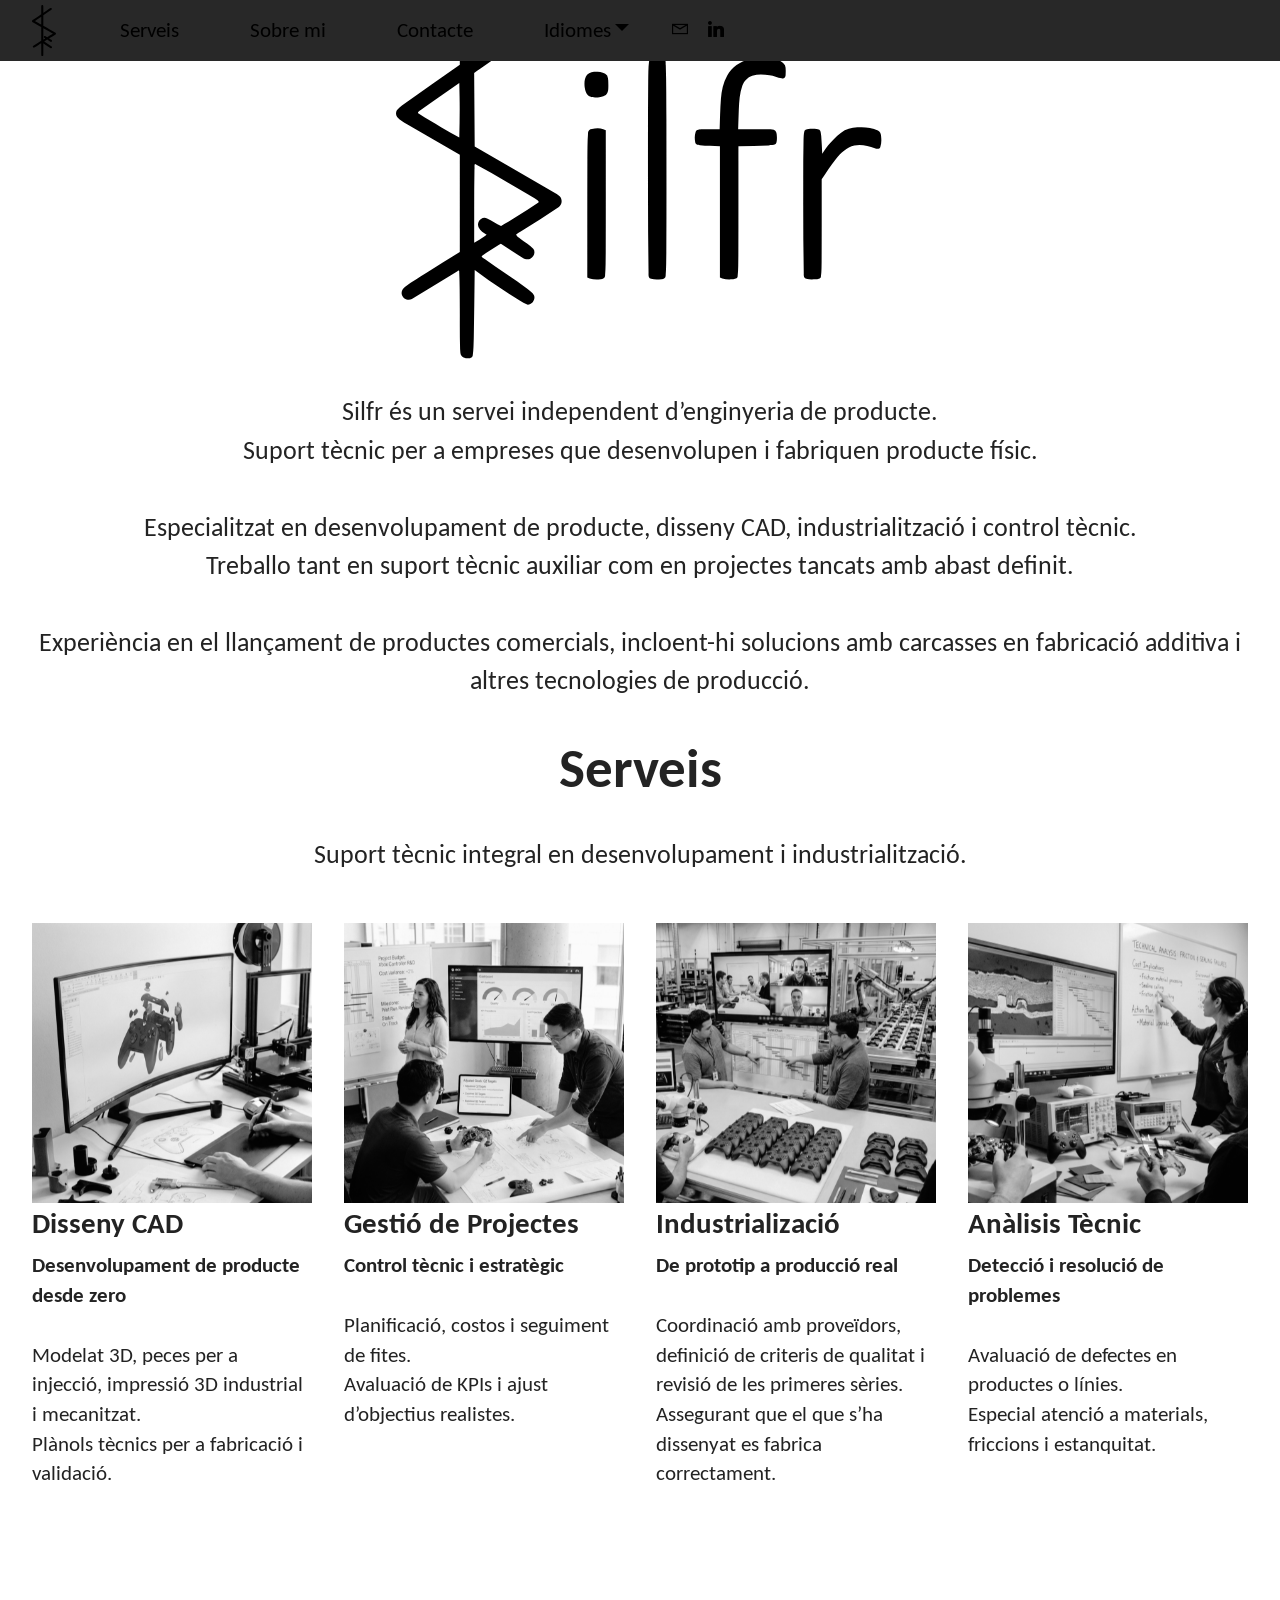
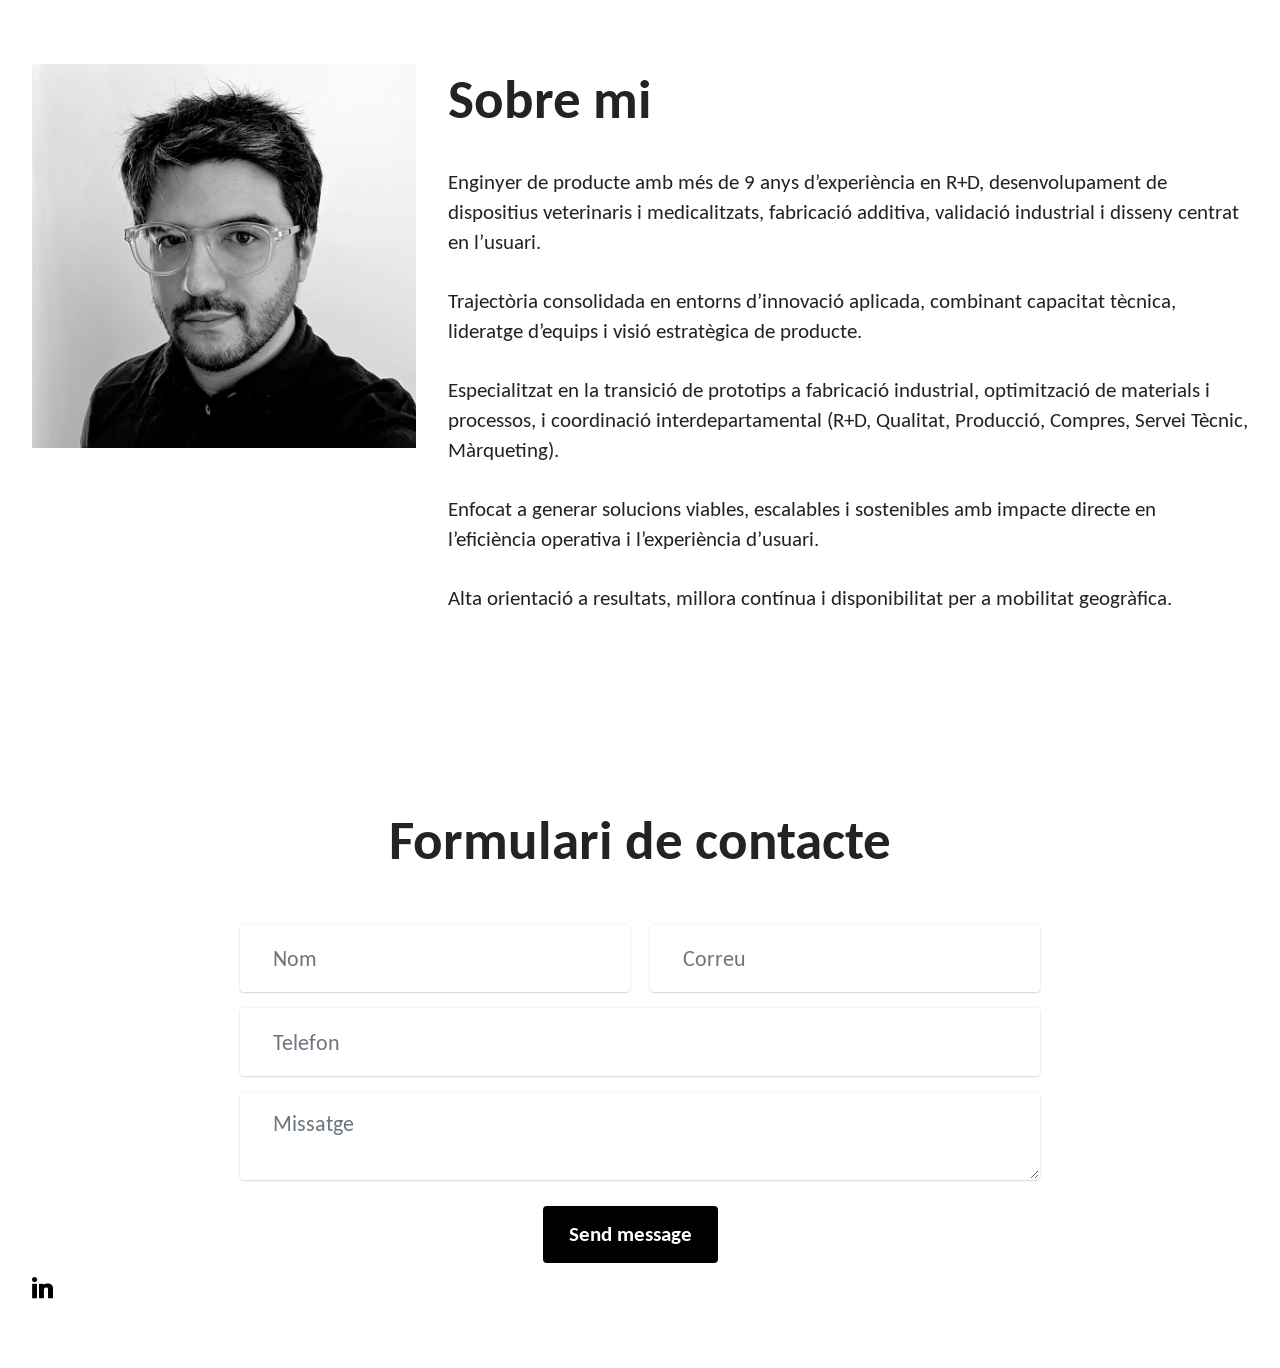
==== cat.html @ f06cf2b6 "1.1.0 añadido mas idiomas" ====
<!DOCTYPE html>
<html  >
<head>
  <!-- Site made with Mobirise Website Builder v6.1.12, https://mobirise.com -->
  <meta charset="UTF-8">
  <meta http-equiv="X-UA-Compatible" content="IE=edge">
  <meta name="generator" content="Mobirise v6.1.12, mobirise.com">
  <meta name="viewport" content="width=device-width, initial-scale=1, minimum-scale=1">
  <link rel="shortcut icon" href="assets/images/silfr-onlylogo-plane.svg" type="image/x-icon">
  <meta name="description" content="">
  
  
  <title>CAT</title>
  <link rel="stylesheet" href="assets/web/assets/mobirise-icons2/mobirise2.css">
  <link rel="stylesheet" href="assets/bootstrap/css/bootstrap.min.css">
  <link rel="stylesheet" href="assets/animatecss/animate.css">
  <link rel="stylesheet" href="assets/dropdown/css/style.css">
  <link rel="stylesheet" href="assets/socicon/css/styles.css">
  <link rel="stylesheet" href="assets/theme/css/style.css">
  <link rel="preload" href="https://fonts.googleapis.com/css?family=Carlito:400,400i,700,700i&display=swap" as="style" onload="this.onload=null;this.rel='stylesheet'">
  <noscript><link rel="stylesheet" href="https://fonts.googleapis.com/css?family=Carlito:400,400i,700,700i&display=swap"></noscript>
  <link rel="preload" as="style" href="assets/mobirise/css/mbr-additional.css?v=TLEZZZ"><link rel="stylesheet" href="assets/mobirise/css/mbr-additional.css?v=TLEZZZ" type="text/css">

  
  
  
</head>
<body>
  
  <section data-bs-version="5.1" class="menu menu2 cid-vcHUP3LYvD" once="menu" id="menu02-2l">
	

	<nav class="navbar navbar-dropdown navbar-expand-lg">
		<div class="container">
			<div class="navbar-brand">
				<span class="navbar-logo">
					<a href="cat.html">
						<img src="assets/images/font-ajust222.svg" alt="Mobirise Website Builder" style="height: 3.2rem;">
					</a>
				</span>
				
			</div>
			<button class="navbar-toggler" type="button" data-toggle="collapse" data-bs-toggle="collapse" data-target="#navbarSupportedContent" data-bs-target="#navbarSupportedContent" aria-controls="navbarNavAltMarkup" aria-expanded="false" aria-label="Toggle navigation">
				<div class="hamburger">
					<span></span>
					<span></span>
					<span></span>
					<span></span>
				</div>
			</button>
			<div class="collapse navbar-collapse" id="navbarSupportedContent">
				<ul class="navbar-nav nav-dropdown nav-right" data-app-modern-menu="true"><li class="nav-item">
						<a class="nav-link link text-primary display-4" href="index.html#features04-w" aria-expanded="false">Serveis</a>
					</li><li class="nav-item">
						<a class="nav-link link text-primary display-4" href="index.html#header01-7">Sobre mi</a>
					</li><li class="nav-item"><a class="nav-link link text-primary display-4" href="index.html#form02-1l">Contacte</a></li><li class="nav-item dropdown"><a class="nav-link link text-primary dropdown-toggle show display-4" href="index.html#form02-1l" data-toggle="dropdown-submenu" data-bs-toggle="dropdown" data-bs-auto-close="outside" aria-expanded="true">Idiomes</a><div class="dropdown-menu show" aria-labelledby="dropdown-564" data-bs-popper="none"><a class="text-primary show dropdown-item display-4" href="cat.html#header12-1r">CAT</a><a class="text-primary dropdown-item display-4" href="index.html#header12-1m">ES</a><a class="text-primary show dropdown-item display-4" href="en.html#header12-1x">EN</a></div></li></ul>
				<div class="icons-menu">
					<a class="iconfont-wrapper" href="mailto:antoni.barcelo@silfr.es">
						<span class="p-2 mbr-iconfont mobi-mbri-letter mobi-mbri"></span>
					</a>
					<a class="iconfont-wrapper" href="http://www.linkedin.com/in/antoni-barcelo-b0272a47" target="_blank">
						<span class="p-2 mbr-iconfont socicon-linkedin socicon"></span>
					</a>
					
					
				</div>
				
			</div>
		</div>
	</nav>
</section>

<section data-bs-version="5.1" class="header12 cid-vcHELeSYl9" id="header12-1r">
  
  

  <div class="text-center container">
    <div class="row mb-4 justify-content-center">
      <div class="col-12 col-md-5">
        <img class="w-100" src="assets/images/silfr-logo-plane.svg" alt="Mobirise Website Builder">
      </div>
    </div>
    <div class="row justify-content-center">
      <div class="col-md-12 content-head">
        
        <p class="mbr-text mbr-fonts-style mb-4 text-2">Silfr és un servei independent d’enginyeria de producte.<br>Suport tècnic per a empreses que desenvolupen i fabriquen producte físic.<br><br>Especialitzat en desenvolupament de producte, disseny CAD, industrialització i control tècnic.<br>Treballo tant en suport tècnic auxiliar com en projectes tancats amb abast definit.<br><br>Experiència en el llançament de productes comercials, incloent-hi solucions amb carcasses en fabricació additiva i altres tecnologies de producció.<br></p>
        
      </div>
    </div>
  </div>
</section>

<section data-bs-version="5.1" class="features4 cid-vcHELf8ri3" id="features04-1s">
	
	
	<div class="container">
		<div class="row justify-content-center">
			<div class="col-12 content-head">
				<div class="mbr-section-head mb-5">
					<h4 class="mbr-section-title mbr-fonts-style align-center mb-0 display-2"><strong>Serveis</strong></h4>
					<h5 class="mbr-section-subtitle mbr-fonts-style align-center mb-0 mt-4 text-2">Suport tècnic integral en desenvolupament i industrialització.</h5>
					
				</div>
			</div>
		</div>
		<div class="row">
			<div class="item features-image col-12 col-md-6 col-lg-3">
				<div class="item-wrapper">
					<div class="item-img">
						<img src="assets/images/gemini-generated-image-cxtwbecxtwbecxtw-596x445.png" alt="Mobirise Website Builder" data-slide-to="0" data-bs-slide-to="0">
					</div>
					<div class="item-content">
						<h4 class="item-title mbr-fonts-style display-5"><strong>Disseny CAD</strong><strong><br></strong></h4>
						
						<p class="mbr-text mbr-fonts-style display-7"><strong>
							Desenvolupament de producte desde zero</strong><br><br>Modelat 3D, peces per a injecció, impressió 3D industrial i mecanitzat.<br>Plànols tècnics per a fabricació i validació.<br>
						</p>
						
					</div>

				</div>
			</div>
			<div class="item features-image col-12 col-md-6 col-lg-3">
				<div class="item-wrapper">
					<div class="item-img">
						<img src="assets/images/gemini-generated-image-8zn4rp8zn4rp8zn4-596x445.png" alt="Mobirise Website Builder" data-slide-to="1" data-bs-slide-to="1">
					</div>
					<div class="item-content">
						<h4 class="item-title mbr-fonts-style display-5"><strong>Gestió de Projectes</strong></h4>
						
						<p class="mbr-text mbr-fonts-style display-7"><strong>
							Control tècnic i estratègic</strong><br><br>Planificació, costos i seguiment de fites.<br>Avaluació de KPIs i ajust d’objectius realistes.<br>
						</p>
						
					</div>
				</div>
			</div>
			<div class="item features-image col-12 col-md-6 col-lg-3">
				<div class="item-wrapper">
					<div class="item-img">
						<img src="assets/images/gemini-generated-image-hqnxovhqnxovhqnx-1-596x445.png" alt="Mobirise Website Builder" data-slide-to="2" data-bs-slide-to="2">
					</div>
					<div class="item-content">
						<h4 class="item-title mbr-fonts-style display-5">
							<strong>Industrializació</strong></h4>
						
						<p class="mbr-text mbr-fonts-style display-7"><strong>
							De prototip a producció real</strong><br><br>Coordinació amb proveïdors, definició de criteris de qualitat i revisió de les primeres sèries.<br>Assegurant que el que s’ha dissenyat es fabrica correctament.<br>
						</p>
						
					</div>
				</div>
			</div><div class="item features-image col-12 col-md-6 col-lg-3">
				<div class="item-wrapper">
					<div class="item-img">
						<img src="assets/images/gemini-generated-image-jeqh7yjeqh7yjeqh-596x445.png" alt="Mobirise Website Builder" data-slide-to="3" data-bs-slide-to="3">
					</div>
					<div class="item-content">
						<h4 class="item-title mbr-fonts-style display-5"><strong>Anàlisis Tècnic</strong></h4>
						
						<p class="mbr-text mbr-fonts-style display-7"><strong>
							Detecció i resolució de problemes</strong><br><br>Avaluació de defectes en productes o línies.<br>Especial atenció a materials, friccions i estanquitat.<br>
						</p>
						
					</div>
				</div>
			</div>
		</div>
	</div>
</section>

<section data-bs-version="5.1" class="header1 cid-vcHELfFLIK mbr-fullscreen" id="header01-1t">
	

	
	

	<div class="container">
		<div class="row justify-content-center">
			<div class="col-12 col-md-12 col-lg-4 image-wrapper">
				<img class="w-100" src="assets/images/foto20perfil2-816x816.jpg" alt="Mobirise Website Builder">
			</div>
			<div class="col-12 col-lg col-md-12">
				<div class="text-wrapper align-left">
					<h1 class="mbr-section-title mbr-fonts-style mb-4 display-2"><strong>Sobre mi</strong></h1>
					<p class="mbr-text mbr-fonts-style mb-4 display-7">Enginyer de producte amb més de 9 anys d’experiència en R+D, desenvolupament de dispositius veterinaris i medicalitzats, fabricació additiva, validació industrial i disseny centrat en l’usuari.<br><br>Trajectòria consolidada en entorns d’innovació aplicada, combinant capacitat tècnica, lideratge d’equips i visió estratègica de producte.<br><br>Especialitzat en la transició de prototips a fabricació industrial, optimització de materials i processos, i coordinació interdepartamental (R+D, Qualitat, Producció, Compres, Servei Tècnic, Màrqueting).<br><br>Enfocat a generar solucions viables, escalables i sostenibles amb impacte directe en l’eficiència operativa i l’experiència d’usuari.<br><br>Alta orientació a resultats, millora contínua i disponibilitat per a mobilitat geogràfica.<br></p>
					
				</div>
			</div>
		</div>
	</div>
</section>

<section data-bs-version="5.1" class="form5 cid-vcHELfXxtQ" id="form02-1u">
    
    
    <div class="container">
        <div class="row justify-content-center">
            <div class="col-12 content-head">
                <div class="mbr-section-head mb-5">
                    <h3 class="mbr-section-title mbr-fonts-style align-center mb-0 display-2"><strong>Formulari de contacte</strong></h3>
                    
                </div>
            </div>
        </div>
        <div class="row justify-content-center">
            <div class="col-lg-8 mx-auto mbr-form" data-form-type="formoid">
                <form action="https://mobirise.eu/" method="POST" class="mbr-form form-with-styler" data-form-title="Form Name"><input type="hidden" name="email" data-form-email="true" value="NnMqVcLq/+dJLVFTnVczanE/JlQtXQKVlY5UtmeBgYnj00xEEGJguOObqsRAXsUkGjNDeT+9TboakIOEaVZ614bcX5BKdpZo2T7Kx2yO/kz8n4fjKJWQbGkInK3eYwgc">
                    <div class="row">
                        <div hidden="hidden" data-form-alert="" class="alert alert-success col-12">Gracies por contactar!</div>
                        <div hidden="hidden" data-form-alert-danger="" class="alert alert-danger col-12">
                            Oops...! some problem!
                        </div>
                    </div>
                    <div class="dragArea row">
                        <div class="col-md col-sm-12 form-group mb-3" data-for="name">
                            <input type="text" name="name" placeholder="Nom" data-form-field="name" class="form-control" value="" id="name-form02-1u">
                        </div>
                        <div class="col-md col-sm-12 form-group mb-3" data-for="email">
                            <input type="email" name="email" placeholder="Correu" data-form-field="email" class="form-control" value="" id="email-form02-1u">
                        </div>
                        <div class="col-12 form-group mb-3" data-for="phone">
                            <input type="tel" name="phone" placeholder="Telefon" data-form-field="phone" class="form-control" value="" id="phone-form02-1u">
                        </div>
                        <div class="col-12 form-group mb-3" data-for="textarea">
                            <textarea name="textarea" placeholder="Missatge" data-form-field="textarea" class="form-control" id="textarea-form02-1u"></textarea>
                        </div>
                        <div class="col-lg-12 col-md-12 col-sm-12 align-center mbr-section-btn"><button type="submit" class="btn btn-primary display-7">Send message</button></div>
                    </div>
                </form>
            </div>
        </div>
    </div>
</section>

<section data-bs-version="5.1" class="footer1 programm5 cid-vcHELgcjSX" once="footers" id="footer03-1v">

        

    

    <div class="container">
        <div class="row">

            

            <div class="col-12">
                <div class="social-row">
                    <div class="soc-item">
                        <a href="http://www.linkedin.com/in/antoni-barcelo-b0272a47" target="_blank">
                            <span class="mbr-iconfont display-7 socicon-linkedin socicon"></span>
                        </a>
                    </div>
                    
                    
                    
                    
                </div>
            </div>
            
        </div>
    </div>
</section><section class="display-7" style="padding: 0;align-items: center;justify-content: center;flex-wrap: wrap;    align-content: center;display: flex;position: relative;height: 4rem;"><a href="https://mobiri.se/" style="flex: 1 1;height: 4rem;position: absolute;width: 100%;z-index: 1;"><img alt="" style="height: 4rem;" src="[data-uri]"></a><p style="margin: 0;text-align: center;" class="display-7">&#8204;</p><a style="z-index:1" href="https://mobirise.com/builder/ai-website-maker.html">AI Website Maker</a></section><script src="assets/bootstrap/js/bootstrap.bundle.min.js"></script>  <script src="assets/smoothscroll/smooth-scroll.js"></script>  <script src="assets/ytplayer/index.js"></script>  <script src="assets/dropdown/js/navbar-dropdown.js"></script>  <script src="assets/theme/js/script.js"></script>  <script src="assets/formoid/formoid.min.js"></script>  
  
  
  <input name="animation" type="hidden">
  </body>
</html>
---- assets/web/assets/mobirise-icons2/mobirise2.css ----
@font-face {
  font-family: 'Moririse2';
  font-display: swap;
  src:  url('mobirise2.eot?f2bix4');
  src:  url('mobirise2.eot?f2bix4#iefix') format('embedded-opentype'),
    url('mobirise2.woff2?f2bix4') format('woff2'),
    url('mobirise2.woff?f2bix4') format('woff'),
    url('mobirise2.ttf?f2bix4') format('truetype'),
    url('mobirise2.svg?f2bix4#mobirise2') format('svg');
  font-weight: normal;
  font-style: normal;
}

[class^="mobi-"], [class*=" mobi-"] {
  /* use !important to prevent issues with browser extensions that change fonts */
  font-family: 'Moririse2' !important;
  speak: none;
  font-style: normal;
  font-weight: normal;
  font-variant: normal;
  text-transform: none;
  line-height: 1;

  /* Better Font Rendering =========== */
  -webkit-font-smoothing: antialiased;
  -moz-osx-font-smoothing: grayscale;
}

.mobi-mbri-add-submenu:before {
  content: "\e900";
}
.mobi-mbri-alert:before {
  content: "\e901";
}
.mobi-mbri-align-center:before {
  content: "\e902";
}
.mobi-mbri-align-justify:before {
  content: "\e903";
}
.mobi-mbri-align-left:before {
  content: "\e904";
}
.mobi-mbri-align-right:before {
  content: "\e905";
}
.mobi-mbri-android:before {
  content: "\e906";
}
.mobi-mbri-apple:before {
  content: "\e907";
}
.mobi-mbri-arrow-down:before {
  content: "\e908";
}
.mobi-mbri-arrow-next:before {
  content: "\e909";
}
.mobi-mbri-arrow-prev:before {
  content: "\e90a";
}
.mobi-mbri-arrow-up:before {
  content: "\e90b";
}
.mobi-mbri-bold:before {
  content: "\e90c";
}
.mobi-mbri-bookmark:before {
  content: "\e90d";
}
.mobi-mbri-bootstrap:before {
  content: "\e90e";
}
.mobi-mbri-briefcase:before {
  content: "\e90f";
}
.mobi-mbri-browse:before {
  content: "\e910";
}
.mobi-mbri-bulleted-list:before {
  content: "\e911";
}
.mobi-mbri-calendar:before {
  content: "\e912";
}
.mobi-mbri-camera:before {
  content: "\e913";
}
.mobi-mbri-cart-add:before {
  content: "\e914";
}
.mobi-mbri-cart-full:before {
  content: "\e915";
}
.mobi-mbri-cash:before {
  content: "\e916";
}
.mobi-mbri-change-style:before {
  content: "\e917";
}
.mobi-mbri-chat:before {
  content: "\e918";
}
.mobi-mbri-clock:before {
  content: "\e919";
}
.mobi-mbri-close:before {
  content: "\e91a";
}
.mobi-mbri-cloud:before {
  content: "\e91b";
}
.mobi-mbri-code:before {
  content: "\e91c";
}
.mobi-mbri-contact-form:before {
  content: "\e91d";
}
.mobi-mbri-credit-card:before {
  content: "\e91e";
}
.mobi-mbri-cursor-click:before {
  content: "\e91f";
}
.mobi-mbri-cust-feedback:before {
  content: "\e920";
}
.mobi-mbri-database:before {
  content: "\e921";
}
.mobi-mbri-delivery:before {
  content: "\e922";
}
.mobi-mbri-desktop:before {
  content: "\e923";
}
.mobi-mbri-devices:before {
  content: "\e924";
}
.mobi-mbri-down:before {
  content: "\e925";
}
.mobi-mbri-download-2:before {
  content: "\e926";
}
.mobi-mbri-download:before {
  content: "\e927";
}
.mobi-mbri-drag-n-drop-2:before {
  content: "\e928";
}
.mobi-mbri-drag-n-drop:before {
  content: "\e929";
}
.mobi-mbri-edit-2:before {
  content: "\e92a";
}
.mobi-mbri-edit:before {
  content: "\e92b";
}
.mobi-mbri-error:before {
  content: "\e92c";
}
.mobi-mbri-extension:before {
  content: "\e92d";
}
.mobi-mbri-features:before {
  content: "\e92e";
}
.mobi-mbri-file:before {
  content: "\e92f";
}
.mobi-mbri-flag:before {
  content: "\e930";
}
.mobi-mbri-folder:before {
  content: "\e931";
}
.mobi-mbri-gift:before {
  content: "\e932";
}
.mobi-mbri-github:before {
  content: "\e933";
}
.mobi-mbri-globe-2:before {
  content: "\e934";
}
.mobi-mbri-globe:before {
  content: "\e935";
}
.mobi-mbri-growing-chart:before {
  content: "\e936";
}
.mobi-mbri-hearth:before {
  content: "\e937";
}
.mobi-mbri-help:before {
  content: "\e938";
}
.mobi-mbri-home:before {
  content: "\e939";
}
.mobi-mbri-hot-cup:before {
  content: "\e93a";
}
.mobi-mbri-idea:before {
  content: "\e93b";
}
.mobi-mbri-image-gallery:before {
  content: "\e93c";
}
.mobi-mbri-image-slider:before {
  content: "\e93d";
}
.mobi-mbri-info:before {
  content: "\e93e";
}
.mobi-mbri-italic:before {
  content: "\e93f";
}
.mobi-mbri-key:before {
  content: "\e940";
}
.mobi-mbri-laptop:before {
  content: "\e941";
}
.mobi-mbri-layers:before {
  content: "\e942";
}
.mobi-mbri-left-right:before {
  content: "\e943";
}
.mobi-mbri-left:before {
  content: "\e944";
}
.mobi-mbri-letter:before {
  content: "\e945";
}
.mobi-mbri-like:before {
  content: "\e946";
}
.mobi-mbri-link:before {
  content: "\e947";
}
.mobi-mbri-lock:before {
  content: "\e948";
}
.mobi-mbri-login:before {
  content: "\e949";
}
.mobi-mbri-logout:before {
  content: "\e94a";
}
.mobi-mbri-magic-stick:before {
  content: "\e94b";
}
.mobi-mbri-map-pin:before {
  content: "\e94c";
}
.mobi-mbri-menu:before {
  content: "\e94d";
}
.mobi-mbri-mobile-2:before {
  content: "\e94e";
}
.mobi-mbri-mobile-horizontal:before {
  content: "\e94f";
}
.mobi-mbri-mobile:before {
  content: "\e950";
}
.mobi-mbri-mobirise:before {
  content: "\e951";
}
.mobi-mbri-more-horizontal:before {
  content: "\e952";
}
.mobi-mbri-more-vertical:before {
  content: "\e953";
}
.mobi-mbri-music:before {
  content: "\e954";
}
.mobi-mbri-new-file:before {
  content: "\e955";
}
.mobi-mbri-numbered-list:before {
  content: "\e956";
}
.mobi-mbri-opened-folder:before {
  content: "\e957";
}
.mobi-mbri-pages:before {
  content: "\e958";
}
.mobi-mbri-paper-plane:before {
  content: "\e959";
}
.mobi-mbri-paperclip:before {
  content: "\e95a";
}
.mobi-mbri-phone:before {
  content: "\e95b";
}
.mobi-mbri-photo:before {
  content: "\e95c";
}
.mobi-mbri-photos:before {
  content: "\e95d";
}
.mobi-mbri-pin:before {
  content: "\e95e";
}
.mobi-mbri-play:before {
  content: "\e95f";
}
.mobi-mbri-plus:before {
  content: "\e960";
}
.mobi-mbri-preview:before {
  content: "\e961";
}
.mobi-mbri-print:before {
  content: "\e962";
}
.mobi-mbri-protect:before {
  content: "\e963";
}
.mobi-mbri-question:before {
  content: "\e964";
}
.mobi-mbri-quote-left:before {
  content: "\e965";
}
.mobi-mbri-quote-right:before {
  content: "\e966";
}
.mobi-mbri-redo:before {
  content: "\e967";
}
.mobi-mbri-refresh:before {
  content: "\e968";
}
.mobi-mbri-responsive-2:before {
  content: "\e969";
}
.mobi-mbri-responsive:before {
  content: "\e96a";
}
.mobi-mbri-right:before {
  content: "\e96b";
}
.mobi-mbri-rocket:before {
  content: "\e96c";
}
.mobi-mbri-sad-face:before {
  content: "\e96d";
}
.mobi-mbri-sale:before {
  content: "\e96e";
}
.mobi-mbri-save:before {
  content: "\e96f";
}
.mobi-mbri-search:before {
  content: "\e970";
}
.mobi-mbri-setting-2:before {
  content: "\e971";
}
.mobi-mbri-setting-3:before {
  content: "\e972";
}
.mobi-mbri-setting:before {
  content: "\e973";
}
.mobi-mbri-share:before {
  content: "\e974";
}
.mobi-mbri-shopping-bag:before {
  content: "\e975";
}
.mobi-mbri-shopping-basket:before {
  content: "\e976";
}
.mobi-mbri-shopping-cart:before {
  content: "\e977";
}
.mobi-mbri-sites:before {
  content: "\e978";
}
.mobi-mbri-smile-face:before {
  content: "\e979";
}
.mobi-mbri-speed:before {
  content: "\e97a";
}
.mobi-mbri-star:before {
  content: "\e97b";
}
.mobi-mbri-success:before {
  content: "\e97c";
}
.mobi-mbri-sun:before {
  content: "\e97d";
}
.mobi-mbri-sun2:before {
  content: "\e97e";
}
.mobi-mbri-tablet-vertical:before {
  content: "\e97f";
}
.mobi-mbri-tablet:before {
  content: "\e980";
}
.mobi-mbri-target:before {
  content: "\e981";
}
.mobi-mbri-timer:before {
  content: "\e982";
}
.mobi-mbri-to-ftp:before {
  content: "\e983";
}
.mobi-mbri-to-local-drive:before {
  content: "\e984";
}
.mobi-mbri-touch-swipe:before {
  content: "\e985";
}
.mobi-mbri-touch:before {
  content: "\e986";
}
.mobi-mbri-trash:before {
  content: "\e987";
}
.mobi-mbri-underline:before {
  content: "\e988";
}
.mobi-mbri-undo:before {
  content: "\e989";
}
.mobi-mbri-unlink:before {
  content: "\e98a";
}
.mobi-mbri-unlock:before {
  content: "\e98b";
}
.mobi-mbri-up-down:before {
  content: "\e98c";
}
.mobi-mbri-up:before {
  content: "\e98d";
}
.mobi-mbri-update:before {
  content: "\e98e";
}
.mobi-mbri-upload-2:before {
  content: "\e98f";
}
.mobi-mbri-upload:before {
  content: "\e990";
}
.mobi-mbri-user-2:before {
  content: "\e991";
}
.mobi-mbri-user:before {
  content: "\e992";
}
.mobi-mbri-users:before {
  content: "\e993";
}
.mobi-mbri-video-play:before {
  content: "\e994";
}
.mobi-mbri-video:before {
  content: "\e995";
}
.mobi-mbri-watch:before {
  content: "\e996";
}
.mobi-mbri-website-theme-2:before {
  content: "\e997";
}
.mobi-mbri-website-theme:before {
  content: "\e998";
}
.mobi-mbri-wifi:before {
  content: "\e999";
}
.mobi-mbri-windows:before {
  content: "\e99a";
}
.mobi-mbri-zoom-in:before {
  content: "\e99b";
}
.mobi-mbri-zoom-out:before {
  content: "\e99c";
}
---- assets/dropdown/css/style.css ----
.navbar-dropdown {
  left: 0;
  padding: 0;
  position: absolute;
  right: 0;
  top: 0;
  transition: all 0.45s ease;
  z-index: 1030;
  background: #282828; }
  .navbar-dropdown .navbar-logo {
    margin-right: 0.8rem;
    transition: margin 0.3s ease-in-out;
    vertical-align: middle; }
    .navbar-dropdown .navbar-logo img {
      height: 3.125rem;
      transition: all 0.3s ease-in-out; }
    .navbar-dropdown .navbar-logo.mbr-iconfont {
      font-size: 3.125rem;
      line-height: 3.125rem; }
  .navbar-dropdown .navbar-caption {
    font-weight: 700;
    white-space: normal;
    vertical-align: -4px;
    line-height: 3.125rem !important; }
    .navbar-dropdown .navbar-caption, .navbar-dropdown .navbar-caption:hover {
      color: inherit;
      text-decoration: none; }
  .navbar-dropdown .mbr-iconfont + .navbar-caption {
    vertical-align: -1px; }
  .navbar-dropdown.navbar-fixed-top {
    position: fixed; }
  .navbar-dropdown .navbar-brand span {
    vertical-align: -4px; }
  .navbar-dropdown.bg-color.transparent {
    background: none; }
  .navbar-dropdown.navbar-short .navbar-brand {
    padding: 0.625rem 0; }
    .navbar-dropdown.navbar-short .navbar-brand span {
      vertical-align: -1px; }
  .navbar-dropdown.navbar-short .navbar-caption {
    line-height: 2.375rem !important;
    vertical-align: -2px; }
  .navbar-dropdown.navbar-short .navbar-logo {
    margin-right: 0.5rem; }
    .navbar-dropdown.navbar-short .navbar-logo img {
      height: 2.375rem; }
    .navbar-dropdown.navbar-short .navbar-logo.mbr-iconfont {
      font-size: 2.375rem;
      line-height: 2.375rem; }
  .navbar-dropdown.navbar-short .mbr-table-cell {
    height: 3.625rem; }
  .navbar-dropdown .navbar-close {
    left: 0.6875rem;
    position: fixed;
    top: 0.75rem;
    z-index: 1000; }
  .navbar-dropdown .hamburger-icon {
    content: "";
    display: inline-block;
    vertical-align: middle;
    width: 16px;
    -webkit-box-shadow: 0 -6px 0 1px #282828,0 0 0 1px #282828,0 6px 0 1px #282828;
    -moz-box-shadow: 0 -6px 0 1px #282828,0 0 0 1px #282828,0 6px 0 1px #282828;
    box-shadow: 0 -6px 0 1px #282828,0 0 0 1px #282828,0 6px 0 1px #282828; }

.dropdown-menu .dropdown-toggle[data-toggle="dropdown-submenu"]::after {
  border-bottom: 0.35em solid transparent;
  border-left: 0.35em solid;
  border-right: 0;
  border-top: 0.35em solid transparent;
  margin-left: 0.3rem; }

.dropdown-menu .dropdown-item:focus {
  outline: 0; }

.nav-dropdown {
  font-size: 0.75rem;
  font-weight: 500;
  height: auto !important; }
  .nav-dropdown .nav-btn {
    padding-left: 1rem; }
  .nav-dropdown .link {
    margin: .667em 1.667em;
    font-weight: 500;
    padding: 0;
    transition: color .2s ease-in-out; }
    .nav-dropdown .link.dropdown-toggle {
      margin-right: 2.583em; }
      .nav-dropdown .link.dropdown-toggle::after {
        margin-left: .25rem;
        border-top: 0.35em solid;
        border-right: 0.35em solid transparent;
        border-left: 0.35em solid transparent;
        border-bottom: 0; }
      .nav-dropdown .link.dropdown-toggle[aria-expanded="true"] {
        margin: 0;
        padding: 0.667em 3.263em  0.667em 1.667em; }
  .nav-dropdown .link::after,
  .nav-dropdown .dropdown-item::after {
    color: inherit; }
  .nav-dropdown .btn {
    font-size: 0.75rem;
    font-weight: 700;
    letter-spacing: 0;
    margin-bottom: 0;
    padding-left: 1.25rem;
    padding-right: 1.25rem; }
  .nav-dropdown .dropdown-menu {
    border-radius: 0;
    border: 0;
    left: 0;
    margin: 0;
    padding-bottom: 1.25rem;
    padding-top: 1.25rem;
    position: relative; }
  .nav-dropdown .dropdown-submenu {
    margin-left: 0.125rem;
    top: 0; }
  .nav-dropdown .dropdown-item {
    font-weight: 500;
    line-height: 2;
    padding: 0.3846em 4.615em 0.3846em 1.5385em;
    position: relative;
    transition: color .2s ease-in-out, background-color .2s ease-in-out; }
    .nav-dropdown .dropdown-item::after {
      margin-top: -0.3077em;
      position: absolute;
      right: 1.1538em;
      top: 50%; }
    .nav-dropdown .dropdown-item:focus, .nav-dropdown .dropdown-item:hover {
      background: none; }

@media (max-width: 767px) {
  .nav-dropdown.navbar-toggleable-sm {
    bottom: 0;
    display: none;
    left: 0;
    overflow-x: hidden;
    position: fixed;
    top: 0;
    transform: translateX(-100%);
    -ms-transform: translateX(-100%);
    -webkit-transform: translateX(-100%);
    width: 18.75rem;
    z-index: 999; } }
.nav-dropdown.navbar-toggleable-xl {
  bottom: 0;
  display: none;
  left: 0;
  overflow-x: hidden;
  position: fixed;
  top: 0;
  transform: translateX(-100%);
  -ms-transform: translateX(-100%);
  -webkit-transform: translateX(-100%);
  width: 18.75rem;
  z-index: 999; }

.nav-dropdown-sm {
  display: block !important;
  overflow-x: hidden;
  overflow: auto;
  padding-top: 3.875rem; }
  .nav-dropdown-sm::after {
    content: "";
    display: block;
    height: 3rem;
    width: 100%; }
  .nav-dropdown-sm.collapse.in ~ .navbar-close {
    display: block !important; }
  .nav-dropdown-sm.collapsing, .nav-dropdown-sm.collapse.in {
    transform: translateX(0);
    -ms-transform: translateX(0);
    -webkit-transform: translateX(0);
    transition: all 0.25s ease-out;
    -webkit-transition: all 0.25s ease-out;
    background: #282828; }
  .nav-dropdown-sm.collapsing[aria-expanded="false"] {
    transform: translateX(-100%);
    -ms-transform: translateX(-100%);
    -webkit-transform: translateX(-100%); }
  .nav-dropdown-sm .nav-item {
    display: block;
    margin-left: 0 !important;
    padding-left: 0; }
  .nav-dropdown-sm .link,
  .nav-dropdown-sm .dropdown-item {
    border-top: 1px dotted rgba(255, 255, 255, 0.1);
    font-size: 0.8125rem;
    line-height: 1.6;
    margin: 0 !important;
    padding: 0.875rem 2.4rem 0.875rem 1.5625rem !important;
    position: relative;
    white-space: normal; }
    .nav-dropdown-sm .link:focus, .nav-dropdown-sm .link:hover,
    .nav-dropdown-sm .dropdown-item:focus,
    .nav-dropdown-sm .dropdown-item:hover {
      background: rgba(0, 0, 0, 0.2) !important;
      color: #c0a375; }
  .nav-dropdown-sm .nav-btn {
    position: relative;
    padding: 1.5625rem 1.5625rem 0 1.5625rem; }
    .nav-dropdown-sm .nav-btn::before {
      border-top: 1px dotted rgba(255, 255, 255, 0.1);
      content: "";
      left: 0;
      position: absolute;
      top: 0;
      width: 100%; }
    .nav-dropdown-sm .nav-btn + .nav-btn {
      padding-top: 0.625rem; }
      .nav-dropdown-sm .nav-btn + .nav-btn::before {
        display: none; }
  .nav-dropdown-sm .btn {
    padding: 0.625rem 0; }
  .nav-dropdown-sm .dropdown-toggle[data-toggle="dropdown-submenu"]::after {
    margin-left: .25rem;
    border-top: 0.35em solid;
    border-right: 0.35em solid transparent;
    border-left: 0.35em solid transparent;
    border-bottom: 0; }
  .nav-dropdown-sm .dropdown-toggle[data-toggle="dropdown-submenu"][aria-expanded="true"]::after {
    border-top: 0;
    border-right: 0.35em solid transparent;
    border-left: 0.35em solid transparent;
    border-bottom: 0.35em solid; }
  .nav-dropdown-sm .dropdown-menu {
    margin: 0;
    padding: 0;
    position: relative;
    top: 0;
    left: 0;
    width: 100%;
    border: 0;
    float: none;
    border-radius: 0;
    background: none; }
  .nav-dropdown-sm .dropdown-submenu {
    left: 100%;
    margin-left: 0.125rem;
    margin-top: -1.25rem;
    top: 0; }

.navbar-toggleable-sm .nav-dropdown .dropdown-menu {
  position: absolute; }

.navbar-toggleable-sm .nav-dropdown .dropdown-submenu {
  left: 100%;
  margin-left: 0.125rem;
  margin-top: -1.25rem;
  top: 0; }

.navbar-toggleable-sm.opened .nav-dropdown .dropdown-menu {
  position: relative; }

.navbar-toggleable-sm.opened .nav-dropdown .dropdown-submenu {
  left: 0;
  margin-left: 00rem;
  margin-top: 0rem;
  top: 0; }

.is-builder .nav-dropdown.collapsing {
  transition: none !important; }
---- assets/socicon/css/styles.css ----
@charset "UTF-8";

@font-face {
  font-family: 'Socicon';
  src:  url('../fonts/socicon.eot');
  src:  url('../fonts/socicon.eot?#iefix') format('embedded-opentype'),
    url('../fonts/socicon.woff2') format('woff2'),
    url('../fonts/socicon.ttf') format('truetype'),
    url('../fonts/socicon.woff') format('woff'),
    url('../fonts/socicon.svg#socicon') format('svg');
  font-weight: normal;
  font-style: normal;
  font-display: swap;
}

[data-icon]:before {
  font-family: "socicon" !important;
  content: attr(data-icon);
  font-style: normal !important;
  font-weight: normal !important;
  font-variant: normal !important;
  text-transform: none !important;
  speak: none;
  line-height: 1;
  -webkit-font-smoothing: antialiased;
  -moz-osx-font-smoothing: grayscale;
}

[class^="socicon-"], [class*=" socicon-"] {
  /* use !important to prevent issues with browser extensions that change fonts */
  font-family: 'Socicon' !important;
  speak: none;
  font-style: normal;
  font-weight: normal;
  font-variant: normal;
  text-transform: none;
  line-height: 1;

  /* Better Font Rendering =========== */
  -webkit-font-smoothing: antialiased;
  -moz-osx-font-smoothing: grayscale;
}

.socicon-500px:before {
  content: "\e000";
}
.socicon-8tracks:before {
  content: "\e001";
}
.socicon-airbnb:before {
  content: "\e002";
}
.socicon-alliance:before {
  content: "\e003";
}
.socicon-amazon:before {
  content: "\e004";
}
.socicon-amplement:before {
  content: "\e005";
}
.socicon-android:before {
  content: "\e006";
}
.socicon-angellist:before {
  content: "\e007";
}
.socicon-apple:before {
  content: "\e008";
}
.socicon-appnet:before {
  content: "\e009";
}
.socicon-baidu:before {
  content: "\e00a";
}
.socicon-bandcamp:before {
  content: "\e00b";
}
.socicon-battlenet:before {
  content: "\e00c";
}
.socicon-mixer:before {
  content: "\e00d";
}
.socicon-bebee:before {
  content: "\e00e";
}
.socicon-bebo:before {
  content: "\e00f";
}
.socicon-behance:before {
  content: "\e010";
}
.socicon-blizzard:before {
  content: "\e011";
}
.socicon-blogger:before {
  content: "\e012";
}
.socicon-buffer:before {
  content: "\e013";
}
.socicon-chrome:before {
  content: "\e014";
}
.socicon-coderwall:before {
  content: "\e015";
}
.socicon-curse:before {
  content: "\e016";
}
.socicon-dailymotion:before {
  content: "\e017";
}
.socicon-deezer:before {
  content: "\e018";
}
.socicon-delicious:before {
  content: "\e019";
}
.socicon-deviantart:before {
  content: "\e01a";
}
.socicon-diablo:before {
  content: "\e01b";
}
.socicon-digg:before {
  content: "\e01c";
}
.socicon-discord:before {
  content: "\e01d";
}
.socicon-disqus:before {
  content: "\e01e";
}
.socicon-douban:before {
  content: "\e01f";
}
.socicon-draugiem:before {
  content: "\e020";
}
.socicon-dribbble:before {
  content: "\e021";
}
.socicon-drupal:before {
  content: "\e022";
}
.socicon-ebay:before {
  content: "\e023";
}
.socicon-ello:before {
  content: "\e024";
}
.socicon-endomodo:before {
  content: "\e025";
}
.socicon-envato:before {
  content: "\e026";
}
.socicon-etsy:before {
  content: "\e027";
}
.socicon-facebook:before {
  content: "\e028";
}
.socicon-feedburner:before {
  content: "\e029";
}
.socicon-filmweb:before {
  content: "\e02a";
}
.socicon-firefox:before {
  content: "\e02b";
}
.socicon-flattr:before {
  content: "\e02c";
}
.socicon-flickr:before {
  content: "\e02d";
}
.socicon-formulr:before {
  content: "\e02e";
}
.socicon-forrst:before {
  content: "\e02f";
}
.socicon-foursquare:before {
  content: "\e030";
}
.socicon-friendfeed:before {
  content: "\e031";
}
.socicon-github:before {
  content: "\e032";
}
.socicon-goodreads:before {
  content: "\e033";
}
.socicon-google:before {
  content: "\e034";
}
.socicon-googlescholar:before {
  content: "\e035";
}
.socicon-googlegroups:before {
  content: "\e036";
}
.socicon-googlephotos:before {
  content: "\e037";
}
.socicon-googleplus:before {
  content: "\e038";
}
.socicon-grooveshark:before {
  content: "\e039";
}
.socicon-hackerrank:before {
  content: "\e03a";
}
.socicon-hearthstone:before {
  content: "\e03b";
}
.socicon-hellocoton:before {
  content: "\e03c";
}
.socicon-heroes:before {
  content: "\e03d";
}
.socicon-smashcast:before {
  content: "\e03e";
}
.socicon-horde:before {
  content: "\e03f";
}
.socicon-houzz:before {
  content: "\e040";
}
.socicon-icq:before {
  content: "\e041";
}
.socicon-identica:before {
  content: "\e042";
}
.socicon-imdb:before {
  content: "\e043";
}
.socicon-instagram:before {
  content: "\e044";
}
.socicon-issuu:before {
  content: "\e045";
}
.socicon-istock:before {
  content: "\e046";
}
.socicon-itunes:before {
  content: "\e047";
}
.socicon-keybase:before {
  content: "\e048";
}
.socicon-lanyrd:before {
  content: "\e049";
}
.socicon-lastfm:before {
  content: "\e04a";
}
.socicon-line:before {
  content: "\e04b";
}
.socicon-linkedin:before {
  content: "\e04c";
}
.socicon-livejournal:before {
  content: "\e04d";
}
.socicon-lyft:before {
  content: "\e04e";
}
.socicon-macos:before {
  content: "\e04f";
}
.socicon-mail:before {
  content: "\e050";
}
.socicon-medium:before {
  content: "\e051";
}
.socicon-meetup:before {
  content: "\e052";
}
.socicon-mixcloud:before {
  content: "\e053";
}
.socicon-modelmayhem:before {
  content: "\e054";
}
.socicon-mumble:before {
  content: "\e055";
}
.socicon-myspace:before {
  content: "\e056";
}
.socicon-newsvine:before {
  content: "\e057";
}
.socicon-nintendo:before {
  content: "\e058";
}
.socicon-npm:before {
  content: "\e059";
}
.socicon-odnoklassniki:before {
  content: "\e05a";
}
.socicon-openid:before {
  content: "\e05b";
}
.socicon-opera:before {
  content: "\e05c";
}
.socicon-outlook:before {
  content: "\e05d";
}
.socicon-overwatch:before {
  content: "\e05e";
}
.socicon-patreon:before {
  content: "\e05f";
}
.socicon-paypal:before {
  content: "\e060";
}
.socicon-periscope:before {
  content: "\e061";
}
.socicon-persona:before {
  content: "\e062";
}
.socicon-pinterest:before {
  content: "\e063";
}
.socicon-play:before {
  content: "\e064";
}
.socicon-player:before {
  content: "\e065";
}
.socicon-playstation:before {
  content: "\e066";
}
.socicon-pocket:before {
  content: "\e067";
}
.socicon-qq:before {
  content: "\e068";
}
.socicon-quora:before {
  content: "\e069";
}
.socicon-raidcall:before {
  content: "\e06a";
}
.socicon-ravelry:before {
  content: "\e06b";
}
.socicon-reddit:before {
  content: "\e06c";
}
.socicon-renren:before {
  content: "\e06d";
}
.socicon-researchgate:before {
  content: "\e06e";
}
.socicon-residentadvisor:before {
  content: "\e06f";
}
.socicon-reverbnation:before {
  content: "\e070";
}
.socicon-rss:before {
  content: "\e071";
}
.socicon-sharethis:before {
  content: "\e072";
}
.socicon-skype:before {
  content: "\e073";
}
.socicon-slideshare:before {
  content: "\e074";
}
.socicon-smugmug:before {
  content: "\e075";
}
.socicon-snapchat:before {
  content: "\e076";
}
.socicon-songkick:before {
  content: "\e077";
}
.socicon-soundcloud:before {
  content: "\e078";
}
.socicon-spotify:before {
  content: "\e079";
}
.socicon-stackexchange:before {
  content: "\e07a";
}
.socicon-stackoverflow:before {
  content: "\e07b";
}
.socicon-starcraft:before {
  content: "\e07c";
}
.socicon-stayfriends:before {
  content: "\e07d";
}
.socicon-steam:before {
  content: "\e07e";
}
.socicon-storehouse:before {
  content: "\e07f";
}
.socicon-strava:before {
  content: "\e080";
}
.socicon-streamjar:before {
  content: "\e081";
}
.socicon-stumbleupon:before {
  content: "\e082";
}
.socicon-swarm:before {
  content: "\e083";
}
.socicon-teamspeak:before {
  content: "\e084";
}
.socicon-teamviewer:before {
  content: "\e085";
}
.socicon-technorati:before {
  content: "\e086";
}
.socicon-telegram:before {
  content: "\e087";
}
.socicon-tripadvisor:before {
  content: "\e088";
}
.socicon-tripit:before {
  content: "\e089";
}
.socicon-triplej:before {
  content: "\e08a";
}
.socicon-tumblr:before {
  content: "\e08b";
}
.socicon-twitch:before {
  content: "\e08c";
}
.socicon-twitter:before {
  content: "\e08d";
}
.socicon-uber:before {
  content: "\e08e";
}
.socicon-ventrilo:before {
  content: "\e08f";
}
.socicon-viadeo:before {
  content: "\e090";
}
.socicon-viber:before {
  content: "\e091";
}
.socicon-viewbug:before {
  content: "\e092";
}
.socicon-vimeo:before {
  content: "\e093";
}
.socicon-vine:before {
  content: "\e094";
}
.socicon-vkontakte:before {
  content: "\e095";
}
.socicon-warcraft:before {
  content: "\e096";
}
.socicon-wechat:before {
  content: "\e097";
}
.socicon-weibo:before {
  content: "\e098";
}
.socicon-whatsapp:before {
  content: "\e099";
}
.socicon-wikipedia:before {
  content: "\e09a";
}
.socicon-windows:before {
  content: "\e09b";
}
.socicon-wordpress:before {
  content: "\e09c";
}
.socicon-wykop:before {
  content: "\e09d";
}
.socicon-xbox:before {
  content: "\e09e";
}
.socicon-xing:before {
  content: "\e09f";
}
.socicon-yahoo:before {
  content: "\e0a0";
}
.socicon-yammer:before {
  content: "\e0a1";
}
.socicon-yandex:before {
  content: "\e0a2";
}
.socicon-yelp:before {
  content: "\e0a3";
}
.socicon-younow:before {
  content: "\e0a4";
}
.socicon-youtube:before {
  content: "\e0a5";
}
.socicon-zapier:before {
  content: "\e0a6";
}
.socicon-zerply:before {
  content: "\e0a7";
}
.socicon-zomato:before {
  content: "\e0a8";
}
.socicon-zynga:before {
  content: "\e0a9";
}
.socicon-bluesky:before {
  content: "\e0aa";
}
.socicon-threads:before {
  content: "\e0ab";
}
.socicon-spreadshirt:before {
  content: "\e901";
}
.socicon-gamejolt:before {
  content: "\e902";
}
.socicon-trello:before {
  content: "\e903";
}
.socicon-tunein:before {
  content: "\e904";
}
.socicon-bloglovin:before {
  content: "\e905";
}
.socicon-gamewisp:before {
  content: "\e906";
}
.socicon-messenger:before {
  content: "\e907";
}
.socicon-pandora:before {
  content: "\e908";
}
.socicon-augment:before {
  content: "\e909";
}
.socicon-bitbucket:before {
  content: "\e90a";
}
.socicon-fyuse:before {
  content: "\e90b";
}
.socicon-yt-gaming:before {
  content: "\e90c";
}
.socicon-sketchfab:before {
  content: "\e90d";
}
.socicon-mobcrush:before {
  content: "\e90e";
}
.socicon-microsoft:before {
  content: "\e90f";
}
.socicon-realtor:before {
  content: "\e910";
}
.socicon-tidal:before {
  content: "\e911";
}
.socicon-qobuz:before {
  content: "\e912";
}
.socicon-natgeo:before {
  content: "\e913";
}
.socicon-mastodon:before {
  content: "\e914";
}
.socicon-unsplash:before {
  content: "\e915";
}
.socicon-homeadvisor:before {
  content: "\e916";
}
.socicon-angieslist:before {
  content: "\e917";
}
.socicon-codepen:before {
  content: "\e918";
}
.socicon-slack:before {
  content: "\e919";
}
.socicon-openaigym:before {
  content: "\e91a";
}
.socicon-logmein:before {
  content: "\e91b";
}
.socicon-fiverr:before {
  content: "\e91c";
}
.socicon-gotomeeting:before {
  content: "\e91d";
}
.socicon-aliexpress:before {
  content: "\e91e";
}
.socicon-guru:before {
  content: "\e91f";
}
.socicon-appstore:before {
  content: "\e920";
}
.socicon-homes:before {
  content: "\e921";
}
.socicon-zoom:before {
  content: "\e922";
}
.socicon-alibaba:before {
  content: "\e923";
}
.socicon-craigslist:before {
  content: "\e924";
}
.socicon-wix:before {
  content: "\e925";
}
.socicon-redfin:before {
  content: "\e926";
}
.socicon-googlecalendar:before {
  content: "\e927";
}
.socicon-shopify:before {
  content: "\e928";
}
.socicon-freelancer:before {
  content: "\e929";
}
.socicon-seedrs:before {
  content: "\e92a";
}
.socicon-bing:before {
  content: "\e92b";
}
.socicon-doodle:before {
  content: "\e92c";
}
.socicon-bonanza:before {
  content: "\e92d";
}
.socicon-squarespace:before {
  content: "\e92e";
}
.socicon-toptal:before {
  content: "\e92f";
}
.socicon-gust:before {
  content: "\e930";
}
.socicon-ask:before {
  content: "\e931";
}
.socicon-trulia:before {
  content: "\e932";
}
.socicon-loomly:before {
  content: "\e933";
}
.socicon-ghost:before {
  content: "\e934";
}
.socicon-upwork:before {
  content: "\e935";
}
.socicon-fundable:before {
  content: "\e936";
}
.socicon-booking:before {
  content: "\e937";
}
.socicon-googlemaps:before {
  content: "\e938";
}
.socicon-zillow:before {
  content: "\e939";
}
.socicon-niconico:before {
  content: "\e93a";
}
.socicon-toneden:before {
  content: "\e93b";
}
.socicon-crunchbase:before {
  content: "\e93c";
}
.socicon-homefy:before {
  content: "\e93d";
}
.socicon-calendly:before {
  content: "\e93e";
}
.socicon-livemaster:before {
  content: "\e93f";
}
.socicon-udemy:before {
  content: "\e940";
}
.socicon-codered:before {
  content: "\e941";
}
.socicon-origin:before {
  content: "\e942";
}
.socicon-nextdoor:before {
  content: "\e943";
}
.socicon-portfolio:before {
  content: "\e944";
}
.socicon-instructables:before {
  content: "\e945";
}
.socicon-gitlab:before {
  content: "\e946";
}
.socicon-hackernews:before {
  content: "\e947";
}
.socicon-smashwords:before {
  content: "\e948";
}
.socicon-kobo:before {
  content: "\e949";
}
.socicon-bookbub:before {
  content: "\e94a";
}
.socicon-mailru:before {
  content: "\e94b";
}
.socicon-moddb:before {
  content: "\e94c";
}
.socicon-indiedb:before {
  content: "\e94d";
}
.socicon-traxsource:before {
  content: "\e94e";
}
.socicon-gamefor:before {
  content: "\e94f";
}
.socicon-pixiv:before {
  content: "\e950";
}
.socicon-myanimelist:before {
  content: "\e951";
}
.socicon-blackberry:before {
  content: "\e952";
}
.socicon-wickr:before {
  content: "\e953";
}
.socicon-spip:before {
  content: "\e954";
}
.socicon-napster:before {
  content: "\e955";
}
.socicon-beatport:before {
  content: "\e956";
}
.socicon-hackerone:before {
  content: "\e957";
}
.socicon-internet:before {
  content: "\e958";
}
.socicon-ubuntu:before {
  content: "\e959";
}
.socicon-artstation:before {
  content: "\e95a";
}
.socicon-invision:before {
  content: "\e95b";
}
.socicon-torial:before {
  content: "\e95c";
}
.socicon-collectorz:before {
  content: "\e95d";
}
.socicon-seenthis:before {
  content: "\e95e";
}
.socicon-googleplaymusic:before {
  content: "\e95f";
}
.socicon-debian:before {
  content: "\e960";
}
.socicon-filmfreeway:before {
  content: "\e961";
}
.socicon-gnome:before {
  content: "\e962";
}
.socicon-itchio:before {
  content: "\e963";
}
.socicon-jamendo:before {
  content: "\e964";
}
.socicon-mix:before {
  content: "\e965";
}
.socicon-sharepoint:before {
  content: "\e966";
}
.socicon-tinder:before {
  content: "\e967";
}
.socicon-windguru:before {
  content: "\e968";
}
.socicon-cdbaby:before {
  content: "\e969";
}
.socicon-elementaryos:before {
  content: "\e96a";
}
.socicon-stage32:before {
  content: "\e96b";
}
.socicon-tiktok:before {
  content: "\e96c";
}
.socicon-gitter:before {
  content: "\e96d";
}
.socicon-letterboxd:before {
  content: "\e96e";
}
.socicon-threema:before {
  content: "\e96f";
}
.socicon-splice:before {
  content: "\e970";
}
.socicon-metapop:before {
  content: "\e971";
}
.socicon-naver:before {
  content: "\e972";
}
.socicon-remote:before {
  content: "\e973";
}
.socicon-flipboard:before {
  content: "\e974";
}
.socicon-googlehangouts:before {
  content: "\e975";
}
.socicon-dlive:before {
  content: "\e976";
}
.socicon-vsco:before {
  content: "\e977";
}
.socicon-stitcher:before {
  content: "\e978";
}
.socicon-avvo:before {
  content: "\e979";
}
.socicon-redbubble:before {
  content: "\e97a";
}
.socicon-society6:before {
  content: "\e97b";
}
.socicon-zazzle:before {
  content: "\e97c";
}
.socicon-eitaa:before {
  content: "\e97d";
}
.socicon-soroush:before {
  content: "\e97e";
}
.socicon-bale:before {
  content: "\e97f";
}
---- assets/theme/css/style.css ----
@charset "UTF-8";
section {
  background-color: #ffffff;
}

body {
  font-style: normal;
  line-height: 1.5;
  font-weight: 400;
  color: #232323;
  position: relative;
}

button {
  background-color: transparent;
  border-color: transparent;
}

.embla__button,
.carousel-control {
  background-color: #edefea !important;
  opacity: 0.8 !important;
  color: #464845 !important;
  border-color: #edefea !important;
}

.carousel .close,
.modalWindow .close {
  background-color: #edefea !important;
  color: #464845 !important;
  border-color: #edefea !important;
  opacity: 0.8 !important;
}

.carousel .close:hover,
.modalWindow .close:hover {
  opacity: 1 !important;
}

.carousel-indicators li {
  background-color: #edefea !important;
  border: 2px solid #464845 !important;
}

.carousel-indicators li:hover,
.carousel-indicators li:active {
  opacity: 0.8 !important;
}

.embla__button:hover,
.carousel-control:hover {
  background-color: #edefea !important;
  opacity: 1 !important;
}

.modalWindow-video-container {
  height: 80%;
}

section,
.container,
.container-fluid {
  position: relative;
  word-wrap: break-word;
}

a.mbr-iconfont:hover {
  text-decoration: none;
}

.article .lead p,
.article .lead ul,
.article .lead ol,
.article .lead pre,
.article .lead blockquote {
  margin-bottom: 0;
}

a {
  font-style: normal;
  font-weight: 400;
  cursor: pointer;
}
a, a:hover {
  text-decoration: none;
}

.mbr-section-title {
  font-style: normal;
  line-height: 1.3;
}

.mbr-section-subtitle {
  line-height: 1.3;
}

.mbr-text {
  font-style: normal;
  line-height: 1.7;
}

h1,
h2,
h3,
h4,
h5,
h6,
.display-1,
.display-2,
.display-4,
.display-5,
.display-7,
span,
p,
a {
  line-height: 1;
  word-break: break-word;
  word-wrap: break-word;
  font-weight: 400;
}

b,
strong {
  font-weight: bold;
}

input:-webkit-autofill, input:-webkit-autofill:hover, input:-webkit-autofill:focus, input:-webkit-autofill:active {
  transition-delay: 9999s;
  -webkit-transition-property: background-color, color;
  transition-property: background-color, color;
}

textarea[type=hidden] {
  display: none;
}

section {
  background-position: 50% 50%;
  background-repeat: no-repeat;
  background-size: cover;
}
section .mbr-background-video,
section .mbr-background-video-preview {
  position: absolute;
  bottom: 0;
  left: 0;
  right: 0;
  top: 0;
}

.hidden {
  visibility: hidden;
}

.mbr-z-index20 {
  z-index: 20;
}

/*! Base colors */
.mbr-white {
  color: #ffffff;
}

.mbr-black {
  color: #111111;
}

.mbr-bg-white {
  background-color: #ffffff;
}

.mbr-bg-black {
  background-color: #000000;
}

/*! Text-aligns */
.align-left {
  text-align: left;
}

.align-center {
  text-align: center;
}

.align-right {
  text-align: right;
}

/*! Font-weight  */
.mbr-light {
  font-weight: 300;
}

.mbr-regular {
  font-weight: 400;
}

.mbr-semibold {
  font-weight: 500;
}

.mbr-bold {
  font-weight: 700;
}

/*! Media  */
.media-content {
  flex-basis: 100%;
}

.media-container-row {
  display: flex;
  flex-direction: row;
  flex-wrap: wrap;
  justify-content: center;
  align-content: center;
  align-items: start;
}
.media-container-row .media-size-item {
  width: 400px;
}

.media-container-column {
  display: flex;
  flex-direction: column;
  flex-wrap: wrap;
  justify-content: center;
  align-content: center;
  align-items: stretch;
}
.media-container-column > * {
  width: 100%;
}

@media (min-width: 992px) {
  .media-container-row {
    flex-wrap: nowrap;
  }
}
figure {
  margin-bottom: 0;
  overflow: hidden;
}

figure[mbr-media-size] {
  transition: width 0.1s;
}

img,
iframe {
  display: block;
  width: 100%;
}

.card {
  background-color: transparent;
  border: none;
}

.card-box {
  width: 100%;
}

.card-img {
  text-align: center;
  flex-shrink: 0;
  -webkit-flex-shrink: 0;
}

.media {
  max-width: 100%;
  margin: 0 auto;
}

.mbr-figure {
  align-self: center;
}

.media-container > div {
  max-width: 100%;
}

.mbr-figure img,
.card-img img {
  width: 100%;
}

@media (max-width: 991px) {
  .media-size-item {
    width: auto !important;
  }
  .media {
    width: auto;
  }
  .mbr-figure {
    width: 100% !important;
  }
}
/*! Buttons */
.mbr-section-btn {
  margin-left: -0.6rem;
  margin-right: -0.6rem;
  font-size: 0;
}

.btn {
  font-weight: 600;
  border-width: 1px;
  font-style: normal;
  margin: 0.6rem 0.6rem;
  white-space: normal;
  transition: all 0.2s ease-in-out;
  display: inline-flex;
  align-items: center;
  justify-content: center;
  word-break: break-word;
}

.btn-sm {
  font-weight: 600;
  letter-spacing: 0px;
  transition: all 0.3s ease-in-out;
}

.btn-md {
  font-weight: 600;
  letter-spacing: 0px;
  transition: all 0.3s ease-in-out;
}

.btn-lg {
  font-weight: 600;
  letter-spacing: 0px;
  transition: all 0.3s ease-in-out;
}

.btn-form {
  margin: 0;
}
.btn-form:hover {
  cursor: pointer;
}

nav .mbr-section-btn {
  margin-left: 0rem;
  margin-right: 0rem;
}

/*! Btn icon margin */
.btn .mbr-iconfont,
.btn.btn-sm .mbr-iconfont {
  order: 1;
  cursor: pointer;
  margin-left: 0.5rem;
  vertical-align: sub;
}

.btn.btn-md .mbr-iconfont,
.btn.btn-md .mbr-iconfont {
  margin-left: 0.8rem;
}

.mbr-regular {
  font-weight: 400;
}

.mbr-semibold {
  font-weight: 500;
}

.mbr-bold {
  font-weight: 700;
}

[type=submit] {
  -webkit-appearance: none;
}

/*! Full-screen */
.mbr-fullscreen .mbr-overlay {
  min-height: 100vh;
}

.mbr-fullscreen {
  display: flex;
  display: -moz-flex;
  display: -ms-flex;
  display: -o-flex;
  align-items: center;
  min-height: 100vh;
  padding-top: 3rem;
  padding-bottom: 3rem;
}

/*! Map */
.map {
  height: 25rem;
  position: relative;
}
.map iframe {
  width: 100%;
  height: 100%;
}

/*! Scroll to top arrow */
.mbr-arrow-up {
  bottom: 25px;
  right: 90px;
  position: fixed;
  text-align: right;
  z-index: 5000;
  color: #ffffff;
  font-size: 22px;
}

.mbr-arrow-up a {
  background: rgba(0, 0, 0, 0.2);
  border-radius: 50%;
  color: #fff;
  display: inline-block;
  height: 60px;
  width: 60px;
  border: 2px solid #fff;
  outline-style: none !important;
  position: relative;
  text-decoration: none;
  transition: all 0.3s ease-in-out;
  cursor: pointer;
  text-align: center;
}
.mbr-arrow-up a:hover {
  background-color: rgba(0, 0, 0, 0.4);
}
.mbr-arrow-up a i {
  line-height: 60px;
}

.mbr-arrow-up-icon {
  display: block;
  color: #fff;
}

.mbr-arrow-up-icon::before {
  content: "›";
  display: inline-block;
  font-family: serif;
  font-size: 22px;
  line-height: 1;
  font-style: normal;
  position: relative;
  top: 6px;
  left: -4px;
  transform: rotate(-90deg);
}

/*! Arrow Down */
.mbr-arrow {
  position: absolute;
  bottom: 45px;
  left: 50%;
  width: 60px;
  height: 60px;
  cursor: pointer;
  background-color: rgba(80, 80, 80, 0.5);
  border-radius: 50%;
  transform: translateX(-50%);
}
@media (max-width: 767px) {
  .mbr-arrow {
    display: none;
  }
}
.mbr-arrow > a {
  display: inline-block;
  text-decoration: none;
  outline-style: none;
  animation: arrowdown 1.7s ease-in-out infinite;
  color: #ffffff;
}
.mbr-arrow > a > i {
  position: absolute;
  top: -2px;
  left: 15px;
  font-size: 2rem;
}

#scrollToTop a i::before {
  content: "";
  position: absolute;
  display: block;
  border-bottom: 2.5px solid #fff;
  border-left: 2.5px solid #fff;
  width: 27.8%;
  height: 27.8%;
  left: 50%;
  top: 51%;
  transform: translateY(-30%) translateX(-50%) rotate(135deg);
}

@keyframes arrowdown {
  0% {
    transform: translateY(0px);
  }
  50% {
    transform: translateY(-5px);
  }
  100% {
    transform: translateY(0px);
  }
}
@media (max-width: 500px) {
  .mbr-arrow-up {
    left: 0;
    right: 0;
    text-align: center;
  }
}
/*Gradients animation*/
@keyframes gradient-animation {
  from {
    background-position: 0% 100%;
    animation-timing-function: ease-in-out;
  }
  to {
    background-position: 100% 0%;
    animation-timing-function: ease-in-out;
  }
}
.bg-gradient {
  background-size: 200% 200%;
  animation: gradient-animation 5s infinite alternate;
  -webkit-animation: gradient-animation 5s infinite alternate;
}

.menu .navbar-brand {
  display: -webkit-flex;
}
.menu .navbar-brand span {
  display: flex;
  display: -webkit-flex;
}
.menu .navbar-brand .navbar-caption-wrap {
  display: -webkit-flex;
}
.menu .navbar-brand .navbar-logo img {
  display: -webkit-flex;
  width: auto;
}
@media (min-width: 768px) and (max-width: 991px) {
  .menu .navbar-toggleable-sm .navbar-nav {
    display: -ms-flexbox;
  }
}
@media (max-width: 991px) {
  .menu .navbar-collapse {
    max-height: 93.5vh;
  }
  .menu .navbar-collapse.show {
    overflow: auto;
  }
}
@media (min-width: 992px) {
  .menu .navbar-nav.nav-dropdown {
    display: -webkit-flex;
  }
  .menu .navbar-toggleable-sm .navbar-collapse {
    display: -webkit-flex !important;
  }
  .menu .collapsed .navbar-collapse {
    max-height: 93.5vh;
  }
  .menu .collapsed .navbar-collapse.show {
    overflow: auto;
  }
}
@media (max-width: 767px) {
  .menu .navbar-collapse {
    max-height: 80vh;
  }
}

.nav-link .mbr-iconfont {
  margin-right: 0.5rem;
}

.navbar {
  display: -webkit-flex;
  -webkit-flex-wrap: wrap;
  -webkit-align-items: center;
  -webkit-justify-content: space-between;
}

.navbar-collapse {
  -webkit-flex-basis: 100%;
  -webkit-flex-grow: 1;
  -webkit-align-items: center;
}

.nav-dropdown .link {
  padding: 0.667em 1.667em !important;
  margin: 0 !important;
}

.nav {
  display: -webkit-flex;
  -webkit-flex-wrap: wrap;
}

.row {
  display: -webkit-flex;
  -webkit-flex-wrap: wrap;
}

.justify-content-center {
  -webkit-justify-content: center;
}

.form-inline {
  display: -webkit-flex;
}

.card-wrapper {
  -webkit-flex: 1;
}

.carousel-control {
  z-index: 10;
  display: -webkit-flex;
}

.carousel-controls {
  display: -webkit-flex;
}

.media {
  display: -webkit-flex;
}

.form-group:focus {
  outline: none;
}

.jq-selectbox__select {
  padding: 7px 0;
  position: relative;
}

.jq-selectbox__dropdown {
  overflow: hidden;
  border-radius: 10px;
  position: absolute;
  top: 100%;
  left: 0 !important;
  width: 100% !important;
}

.jq-selectbox__trigger-arrow {
  right: 0;
  transform: translateY(-50%);
}

.jq-selectbox li {
  padding: 1.07em 0.5em;
}

input[type=range] {
  padding-left: 0 !important;
  padding-right: 0 !important;
}

.modal-dialog,
.modal-content {
  height: 100%;
}

.modal-dialog .carousel-inner {
  height: calc(100vh - 1.75rem);
}
@media (max-width: 575px) {
  .modal-dialog .carousel-inner {
    height: calc(100vh - 1rem);
  }
}

.carousel-item {
  text-align: center;
}

.carousel-item img {
  margin: auto;
}

.navbar-toggler {
  align-self: flex-start;
  padding: 0.25rem 0.75rem;
  font-size: 1.25rem;
  line-height: 1;
  background: transparent;
  border: 1px solid transparent;
  border-radius: 0.25rem;
}

.navbar-toggler:focus,
.navbar-toggler:hover {
  text-decoration: none;
  box-shadow: none;
}

.navbar-toggler-icon {
  display: inline-block;
  width: 1.5em;
  height: 1.5em;
  vertical-align: middle;
  content: "";
  background: no-repeat center center;
  background-size: 100% 100%;
}

.navbar-toggler-left {
  position: absolute;
  left: 1rem;
}

.navbar-toggler-right {
  position: absolute;
  right: 1rem;
}

.card-img {
  width: auto;
}

.menu .navbar.collapsed:not(.beta-menu) {
  flex-direction: column;
}

.carousel-item.active,
.carousel-item-next,
.carousel-item-prev {
  display: flex;
}

.note-air-layout .dropup .dropdown-menu,
.note-air-layout .navbar-fixed-bottom .dropdown .dropdown-menu {
  bottom: initial !important;
}

html,
body {
  height: auto;
  min-height: 100vh;
}

.dropup .dropdown-toggle::after {
  display: none;
}

.form-asterisk {
  font-family: initial;
  position: absolute;
  top: -2px;
  font-weight: normal;
}

.form-control-label {
  position: relative;
  cursor: pointer;
  margin-bottom: 0.357em;
  padding: 0;
}

.alert {
  color: #ffffff;
  border-radius: 0;
  border: 0;
  font-size: 1.1rem;
  line-height: 1.5;
  margin-bottom: 1.875rem;
  padding: 1.25rem;
  position: relative;
  text-align: center;
}
.alert.alert-form::after {
  background-color: inherit;
  bottom: -7px;
  content: "";
  display: block;
  height: 14px;
  left: 50%;
  margin-left: -7px;
  position: absolute;
  transform: rotate(45deg);
  width: 14px;
}

.form-control {
  background-color: #ffffff;
  background-clip: border-box;
  color: #232323;
  line-height: 1rem !important;
  height: auto;
  padding: 1.2rem 2rem;
  transition: border-color 0.25s ease 0s;
  border: 1px solid transparent !important;
  border-radius: 4px;
  box-shadow: rgba(0, 0, 0, 0.07) 0px 1px 1px 0px, rgba(0, 0, 0, 0.07) 0px 1px 3px 0px, rgba(0, 0, 0, 0.03) 0px 0px 0px 1px;
}
.form-active .form-control:invalid {
  border-color: red;
}

.row > * {
  padding-right: 1rem;
  padding-left: 1rem;
}

form .row {
  margin-left: -0.6rem;
  margin-right: -0.6rem;
}
form .row [class*=col] {
  padding-left: 0.6rem;
  padding-right: 0.6rem;
}

form .mbr-section-btn {
  padding-left: 0.6rem;
  padding-right: 0.6rem;
}

form .form-check-input {
  margin-top: 0.5;
}

textarea.form-control {
  line-height: 1.5rem !important;
}

.form-group {
  margin-bottom: 1.2rem;
}

.form-control,
form .btn {
  min-height: 48px;
}

.gdpr-block label span.textGDPR input[name=gdpr] {
  top: 7px;
}

.form-control:focus {
  box-shadow: none;
}

:focus {
  outline: none;
}

.mbr-overlay {
  background-color: #000;
  bottom: 0;
  left: 0;
  opacity: 0.5;
  position: absolute;
  right: 0;
  top: 0;
  z-index: 0;
  pointer-events: none;
}

blockquote {
  font-style: italic;
  padding: 3rem;
  font-size: 1.09rem;
  position: relative;
  border-left: 3px solid;
}

ul,
ol,
pre,
blockquote {
  margin-bottom: 2.3125rem;
}

.mt-4 {
  margin-top: 2rem !important;
}

.mb-4 {
  margin-bottom: 2rem !important;
}

.container,
.container-fluid {
  padding-left: 16px;
  padding-right: 16px;
}

.row {
  margin-left: -16px;
  margin-right: -16px;
}
.row > [class*=col] {
  padding-left: 16px;
  padding-right: 16px;
}

@media (min-width: 992px) {
  .container-fluid {
    padding-left: 32px;
    padding-right: 32px;
  }
}
@media (max-width: 991px) {
  .mbr-container {
    padding-left: 16px;
    padding-right: 16px;
  }
}
.app-video-wrapper > img {
  opacity: 1;
}

.app-video-wrapper {
  background: transparent;
}

.item {
  position: relative;
}

.dropdown-menu .dropdown-menu {
  left: 100%;
}

.dropdown-item + .dropdown-menu {
  display: none;
}

.dropdown-item:hover + .dropdown-menu,
.dropdown-menu:hover {
  display: block;
}

@media (min-aspect-ratio: 16/9) {
  .mbr-video-foreground {
    height: 300% !important;
    top: -100% !important;
  }
}
@media (max-aspect-ratio: 16/9) {
  .mbr-video-foreground {
    width: 300% !important;
    left: -100% !important;
  }
}.engine {
	position: absolute;
	text-indent: -2400px;
	text-align: center;
	padding: 0;
	top: 0;
	left: -2400px;
}
---- assets/mobirise/css/mbr-additional.css ----
.btn {
  border-width: 2px;
}
img,
.card-wrap,
.card-wrapper,
.video-wrapper,
.mbr-figure iframe,
.google-map iframe,
.slide-content,
.plan,
.card,
.item-wrapper,
.item-wrapper .mbr-overlay {
  border-radius: 0 !important;
}
.video-wrapper {
  overflow: hidden;
}
body {
  font-family: Inter Tight;
}
.display-1 {
  font-family: 'Carlito', sans-serif;
  font-size: 5rem;
  line-height: 1;
}
.display-1 > .mbr-iconfont {
  font-size: 6.25rem;
}
.display-2 {
  font-family: 'Carlito', sans-serif;
  font-size: 4rem;
  line-height: 1;
}
.display-2 > .mbr-iconfont {
  font-size: 5rem;
}
.display-4 {
  font-family: 'Carlito', sans-serif;
  font-size: 1.4rem;
  line-height: 1.5;
}
.display-4 > .mbr-iconfont {
  font-size: 1.75rem;
}
.display-5 {
  font-family: 'Carlito', sans-serif;
  font-size: 2rem;
  line-height: 1.5;
}
.display-5 > .mbr-iconfont {
  font-size: 2.5rem;
}
.display-7 {
  font-family: 'Carlito', sans-serif;
  font-size: 1.4rem;
  line-height: 1.3;
}
.display-7 > .mbr-iconfont {
  font-size: 1.75rem;
}
/* ---- Fluid typography for mobile devices ---- */
/* 1.4 - font scale ratio ( bootstrap == 1.42857 ) */
/* 100vw - current viewport width */
/* (48 - 20)  48 == 48rem == 768px, 20 == 20rem == 320px(minimal supported viewport) */
/* 0.65 - min scale variable, may vary */
@media (max-width: 992px) {
  .display-1 {
    font-size: 4rem;
  }
}
@media (max-width: 768px) {
  .display-1 {
    font-size: 3.5rem;
    font-size: calc( 2.4rem + (5 - 2.4) * ((100vw - 20rem) / (48 - 20)));
    line-height: calc( 1.1 * (2.4rem + (5 - 2.4) * ((100vw - 20rem) / (48 - 20))));
  }
  .display-2 {
    font-size: 3.2rem;
    font-size: calc( 2.05rem + (4 - 2.05) * ((100vw - 20rem) / (48 - 20)));
    line-height: calc( 1.3 * (2.05rem + (4 - 2.05) * ((100vw - 20rem) / (48 - 20))));
  }
  .display-4 {
    font-size: 1.12rem;
    font-size: calc( 1.14rem + (1.4 - 1.14) * ((100vw - 20rem) / (48 - 20)));
    line-height: calc( 1.4 * (1.14rem + (1.4 - 1.14) * ((100vw - 20rem) / (48 - 20))));
  }
  .display-5 {
    font-size: 1.6rem;
    font-size: calc( 1.35rem + (2 - 1.35) * ((100vw - 20rem) / (48 - 20)));
    line-height: calc( 1.4 * (1.35rem + (2 - 1.35) * ((100vw - 20rem) / (48 - 20))));
  }
  .display-7 {
    font-size: 1.12rem;
    font-size: calc( 1.14rem + (1.4 - 1.14) * ((100vw - 20rem) / (48 - 20)));
    line-height: calc( 1.4 * (1.14rem + (1.4 - 1.14) * ((100vw - 20rem) / (48 - 20))));
  }
}
@media (min-width: 992px) and (max-width: 1400px) {
  .display-1 {
    font-size: 3.5rem;
    font-size: calc( 2.4rem + (5 - 2.4) * ((100vw - 62rem) / (87 - 62)));
    line-height: calc( 1.1 * (2.4rem + (5 - 2.4) * ((100vw - 62rem) / (87 - 62))));
  }
  .display-2 {
    font-size: 3.2rem;
    font-size: calc( 2.05rem + (4 - 2.05) * ((100vw - 62rem) / (87 - 62)));
    line-height: calc( 1.3 * (2.05rem + (4 - 2.05) * ((100vw - 62rem) / (87 - 62))));
  }
  .display-4 {
    font-size: 1.12rem;
    font-size: calc( 1.14rem + (1.4 - 1.14) * ((100vw - 62rem) / (87 - 62)));
    line-height: calc( 1.4 * (1.14rem + (1.4 - 1.14) * ((100vw - 62rem) / (87 - 62))));
  }
  .display-5 {
    font-size: 1.6rem;
    font-size: calc( 1.35rem + (2 - 1.35) * ((100vw - 62rem) / (87 - 62)));
    line-height: calc( 1.4 * (1.35rem + (2 - 1.35) * ((100vw - 62rem) / (87 - 62))));
  }
  .display-7 {
    font-size: 1.12rem;
    font-size: calc( 1.14rem + (1.4 - 1.14) * ((100vw - 62rem) / (87 - 62)));
    line-height: calc( 1.4 * (1.14rem + (1.4 - 1.14) * ((100vw - 62rem) / (87 - 62))));
  }
}
/* Buttons */
.btn {
  padding: 1.25rem 2rem;
  border-radius: 4px;
  padding: 0.75rem 1.5rem;
}
.btn-sm {
  padding: 0.6rem 1.2rem;
  border-radius: 4px;
}
.btn-md {
  padding: 0.6rem 1.2rem;
  border-radius: 4px;
}
.btn-lg {
  padding: 1.25rem 2rem;
  border-radius: 4px;
}
.bg-primary {
  background-color: #000000 !important;
}
.bg-success {
  background-color: #3a341c !important;
}
.bg-info {
  background-color: #320707 !important;
}
.bg-warning {
  background-color: #a0e2e1 !important;
}
.bg-danger {
  background-color: #ffffff !important;
}
.btn-primary,
.btn-primary:active {
  background-color: #000000 !important;
  border-color: #000000 !important;
  color: #ffffff !important;
  box-shadow: none;
}
.btn-primary:hover,
.btn-primary:focus,
.btn-primary.focus,
.btn-primary.active {
  color: inherit;
  background-color: #1a1a1a !important;
  border-color: #1a1a1a !important;
  box-shadow: none;
}
.btn-primary.disabled,
.btn-primary:disabled {
  color: #ffffff !important;
  background-color: #1a1a1a !important;
  border-color: #1a1a1a !important;
}
.btn-secondary,
.btn-secondary:active {
  background-color: #ffd7ef !important;
  border-color: #ffd7ef !important;
  color: #d70081 !important;
  box-shadow: none;
}
.btn-secondary:hover,
.btn-secondary:focus,
.btn-secondary.focus,
.btn-secondary.active {
  color: inherit;
  background-color: #ffffff !important;
  border-color: #ffffff !important;
  box-shadow: none;
}
.btn-secondary.disabled,
.btn-secondary:disabled {
  color: #d70081 !important;
  background-color: #ffffff !important;
  border-color: #ffffff !important;
}
.btn-info,
.btn-info:active {
  background-color: #320707 !important;
  border-color: #320707 !important;
  color: #ffffff !important;
  box-shadow: none;
}
.btn-info:hover,
.btn-info:focus,
.btn-info.focus,
.btn-info.active {
  color: inherit;
  background-color: #5f0d0d !important;
  border-color: #5f0d0d !important;
  box-shadow: none;
}
.btn-info.disabled,
.btn-info:disabled {
  color: #ffffff !important;
  background-color: #5f0d0d !important;
  border-color: #5f0d0d !important;
}
.btn-success,
.btn-success:active {
  background-color: #3a341c !important;
  border-color: #3a341c !important;
  color: #ffffff !important;
  box-shadow: none;
}
.btn-success:hover,
.btn-success:focus,
.btn-success.focus,
.btn-success.active {
  color: inherit;
  background-color: #5c532d !important;
  border-color: #5c532d !important;
  box-shadow: none;
}
.btn-success.disabled,
.btn-success:disabled {
  color: #ffffff !important;
  background-color: #5c532d !important;
  border-color: #5c532d !important;
}
.btn-warning,
.btn-warning:active {
  background-color: #a0e2e1 !important;
  border-color: #a0e2e1 !important;
  color: #1f6463 !important;
  box-shadow: none;
}
.btn-warning:hover,
.btn-warning:focus,
.btn-warning.focus,
.btn-warning.active {
  color: inherit;
  background-color: #c7eeed !important;
  border-color: #c7eeed !important;
  box-shadow: none;
}
.btn-warning.disabled,
.btn-warning:disabled {
  color: #1f6463 !important;
  background-color: #c7eeed !important;
  border-color: #c7eeed !important;
}
.btn-danger,
.btn-danger:active {
  background-color: #ffffff !important;
  border-color: #ffffff !important;
  color: #808080 !important;
  box-shadow: none;
}
.btn-danger:hover,
.btn-danger:focus,
.btn-danger.focus,
.btn-danger.active {
  color: inherit;
  background-color: #ffffff !important;
  border-color: #ffffff !important;
  box-shadow: none;
}
.btn-danger.disabled,
.btn-danger:disabled {
  color: #808080 !important;
  background-color: #ffffff !important;
  border-color: #ffffff !important;
}
.btn-white,
.btn-white:active {
  background-color: #eff0ec !important;
  border-color: #eff0ec !important;
  color: #757b62 !important;
  box-shadow: none;
}
.btn-white:hover,
.btn-white:focus,
.btn-white.focus,
.btn-white.active {
  color: inherit;
  background-color: #ffffff !important;
  border-color: #ffffff !important;
  box-shadow: none;
}
.btn-white.disabled,
.btn-white:disabled {
  color: #757b62 !important;
  background-color: #ffffff !important;
  border-color: #ffffff !important;
}
.btn-black,
.btn-black:active {
  background-color: #232323 !important;
  border-color: #232323 !important;
  color: #ffffff !important;
  box-shadow: none;
}
.btn-black:hover,
.btn-black:focus,
.btn-black.focus,
.btn-black.active {
  color: inherit;
  background-color: #3d3d3d !important;
  border-color: #3d3d3d !important;
  box-shadow: none;
}
.btn-black.disabled,
.btn-black:disabled {
  color: #ffffff !important;
  background-color: #3d3d3d !important;
  border-color: #3d3d3d !important;
}
.btn-primary-outline,
.btn-primary-outline:active {
  background-color: transparent !important;
  border-color: #000000;
  color: #000000;
}
.btn-primary-outline:hover,
.btn-primary-outline:focus,
.btn-primary-outline.focus,
.btn-primary-outline.active {
  color: #000000 !important;
  background-color: transparent !important;
  border-color: #000000 !important;
  box-shadow: none !important;
}
.btn-primary-outline.disabled,
.btn-primary-outline:disabled {
  color: #ffffff !important;
  background-color: #000000 !important;
  border-color: #000000 !important;
}
.btn-secondary-outline,
.btn-secondary-outline:active {
  background-color: transparent !important;
  border-color: #ffd7ef;
  color: #ffd7ef;
}
.btn-secondary-outline:hover,
.btn-secondary-outline:focus,
.btn-secondary-outline.focus,
.btn-secondary-outline.active {
  color: #ff80cc !important;
  background-color: transparent !important;
  border-color: #ff80cc !important;
  box-shadow: none !important;
}
.btn-secondary-outline.disabled,
.btn-secondary-outline:disabled {
  color: #d70081 !important;
  background-color: #ffd7ef !important;
  border-color: #ffd7ef !important;
}
.btn-info-outline,
.btn-info-outline:active {
  background-color: transparent !important;
  border-color: #320707;
  color: #320707;
}
.btn-info-outline:hover,
.btn-info-outline:focus,
.btn-info-outline.focus,
.btn-info-outline.active {
  color: #000000 !important;
  background-color: transparent !important;
  border-color: #000000 !important;
  box-shadow: none !important;
}
.btn-info-outline.disabled,
.btn-info-outline:disabled {
  color: #ffffff !important;
  background-color: #320707 !important;
  border-color: #320707 !important;
}
.btn-success-outline,
.btn-success-outline:active {
  background-color: transparent !important;
  border-color: #3a341c;
  color: #3a341c;
}
.btn-success-outline:hover,
.btn-success-outline:focus,
.btn-success-outline.focus,
.btn-success-outline.active {
  color: #000000 !important;
  background-color: transparent !important;
  border-color: #000000 !important;
  box-shadow: none !important;
}
.btn-success-outline.disabled,
.btn-success-outline:disabled {
  color: #ffffff !important;
  background-color: #3a341c !important;
  border-color: #3a341c !important;
}
.btn-warning-outline,
.btn-warning-outline:active {
  background-color: transparent !important;
  border-color: #a0e2e1;
  color: #a0e2e1;
}
.btn-warning-outline:hover,
.btn-warning-outline:focus,
.btn-warning-outline.focus,
.btn-warning-outline.active {
  color: #5ececc !important;
  background-color: transparent !important;
  border-color: #5ececc !important;
  box-shadow: none !important;
}
.btn-warning-outline.disabled,
.btn-warning-outline:disabled {
  color: #1f6463 !important;
  background-color: #a0e2e1 !important;
  border-color: #a0e2e1 !important;
}
.btn-danger-outline,
.btn-danger-outline:active {
  background-color: transparent !important;
  border-color: #ffffff;
  color: #ffffff;
}
.btn-danger-outline:hover,
.btn-danger-outline:focus,
.btn-danger-outline.focus,
.btn-danger-outline.active {
  color: #d4d4d4 !important;
  background-color: transparent !important;
  border-color: #d4d4d4 !important;
  box-shadow: none !important;
}
.btn-danger-outline.disabled,
.btn-danger-outline:disabled {
  color: #808080 !important;
  background-color: #ffffff !important;
  border-color: #ffffff !important;
}
.btn-black-outline,
.btn-black-outline:active {
  background-color: transparent !important;
  border-color: #232323;
  color: #232323;
}
.btn-black-outline:hover,
.btn-black-outline:focus,
.btn-black-outline.focus,
.btn-black-outline.active {
  color: #000000 !important;
  background-color: transparent !important;
  border-color: #000000 !important;
  box-shadow: none !important;
}
.btn-black-outline.disabled,
.btn-black-outline:disabled {
  color: #ffffff !important;
  background-color: #232323 !important;
  border-color: #232323 !important;
}
.btn-white-outline,
.btn-white-outline:active {
  background-color: transparent !important;
  border-color: #fafafa;
  color: #fafafa;
}
.btn-white-outline:hover,
.btn-white-outline:focus,
.btn-white-outline.focus,
.btn-white-outline.active {
  color: #cfcfcf !important;
  background-color: transparent !important;
  border-color: #cfcfcf !important;
  box-shadow: none !important;
}
.btn-white-outline.disabled,
.btn-white-outline:disabled {
  color: #7a7a7a !important;
  background-color: #fafafa !important;
  border-color: #fafafa !important;
}
.text-primary {
  color: #000000 !important;
}
.text-secondary {
  color: #ffd7ef !important;
}
.text-success {
  color: #3a341c !important;
}
.text-info {
  color: #320707 !important;
}
.text-warning {
  color: #a0e2e1 !important;
}
.text-danger {
  color: #ffffff !important;
}
.text-white {
  color: #fafafa !important;
}
.text-black {
  color: #232323 !important;
}
a.text-primary:hover,
a.text-primary:focus,
a.text-primary.active {
  color: #000000 !important;
}
a.text-secondary:hover,
a.text-secondary:focus,
a.text-secondary.active {
  color: #ff71c6 !important;
}
a.text-success:hover,
a.text-success:focus,
a.text-success.active {
  color: #000000 !important;
}
a.text-info:hover,
a.text-info:focus,
a.text-info.active {
  color: #000000 !important;
}
a.text-warning:hover,
a.text-warning:focus,
a.text-warning.active {
  color: #52cac8 !important;
}
a.text-danger:hover,
a.text-danger:focus,
a.text-danger.active {
  color: #cccccc !important;
}
a.text-white:hover,
a.text-white:focus,
a.text-white.active {
  color: #c7c7c7 !important;
}
a.text-black:hover,
a.text-black:focus,
a.text-black.active {
  color: #000000 !important;
}
a[class*="text-"]:not(.nav-link):not(.dropdown-item):not([role]):not(.navbar-caption) {
  transition: 0.2s;
  position: relative;
  background-image: linear-gradient(currentColor 50%, currentColor 50%);
  background-size: 10000px 2px;
  background-repeat: no-repeat;
  background-position: 0 1.2em;
}
.nav-tabs .nav-link.active {
  color: #000000;
}
.nav-tabs .nav-link:not(.active) {
  color: #232323;
}
.alert-success {
  background-color: #70c770;
}
.alert-info {
  background-color: #320707;
}
.alert-warning {
  background-color: #a0e2e1;
}
.alert-danger {
  background-color: #ffffff;
}
.mbr-gallery-filter li.active .btn {
  background-color: #000000;
  border-color: #000000;
  color: #ffffff;
}
.mbr-gallery-filter li.active .btn:focus {
  box-shadow: none;
}
a,
a:hover {
  color: #000000;
}
.mbr-plan-header.bg-primary .mbr-plan-subtitle,
.mbr-plan-header.bg-primary .mbr-plan-price-desc {
  color: #b3b3b3;
}
.mbr-plan-header.bg-success .mbr-plan-subtitle,
.mbr-plan-header.bg-success .mbr-plan-price-desc {
  color: #c0b27c;
}
.mbr-plan-header.bg-info .mbr-plan-subtitle,
.mbr-plan-header.bg-info .mbr-plan-price-desc {
  color: #f3abab;
}
.mbr-plan-header.bg-warning .mbr-plan-subtitle,
.mbr-plan-header.bg-warning .mbr-plan-price-desc {
  color: #ffffff;
}
.mbr-plan-header.bg-danger .mbr-plan-subtitle,
.mbr-plan-header.bg-danger .mbr-plan-price-desc {
  color: #ffffff;
}
/* Scroll to top button*/
.scrollToTop_wraper {
  display: none;
}
.form-control {
  font-family: 'Carlito', sans-serif;
  font-size: 1.4rem;
  line-height: 1.3;
  font-weight: 400;
}
.form-control > .mbr-iconfont {
  font-size: 1.75rem;
}
.form-control:hover,
.form-control:focus {
  box-shadow: rgba(0, 0, 0, 0.07) 0px 1px 1px 0px, rgba(0, 0, 0, 0.07) 0px 1px 3px 0px, rgba(0, 0, 0, 0.03) 0px 0px 0px 1px;
  border-color: #000000 !important;
}
.form-control:-webkit-input-placeholder {
  font-family: 'Carlito', sans-serif;
  font-size: 1.4rem;
  line-height: 1.3;
  font-weight: 400;
}
.form-control:-webkit-input-placeholder > .mbr-iconfont {
  font-size: 1.75rem;
}
blockquote {
  border-color: #000000;
}
/* Forms */
.jq-selectbox li:hover,
.jq-selectbox li.selected {
  background-color: #000000;
  color: #ffffff;
}
.jq-number__spin {
  transition: 0.25s ease;
}
.jq-number__spin:hover {
  border-color: #000000;
}
.jq-selectbox .jq-selectbox__trigger-arrow,
.jq-number__spin.minus:after,
.jq-number__spin.plus:after {
  transition: 0.4s;
  border-top-color: #232323;
  border-bottom-color: #232323;
}
.jq-selectbox:hover .jq-selectbox__trigger-arrow,
.jq-number__spin.minus:hover:after,
.jq-number__spin.plus:hover:after {
  border-top-color: #000000;
  border-bottom-color: #000000;
}
.xdsoft_datetimepicker .xdsoft_calendar td.xdsoft_default,
.xdsoft_datetimepicker .xdsoft_calendar td.xdsoft_current,
.xdsoft_datetimepicker .xdsoft_timepicker .xdsoft_time_box > div > div.xdsoft_current {
  color: #ffffff !important;
  background-color: #000000 !important;
  box-shadow: none !important;
}
.xdsoft_datetimepicker .xdsoft_calendar td:hover,
.xdsoft_datetimepicker .xdsoft_timepicker .xdsoft_time_box > div > div:hover {
  color: #000000 !important;
  background: #ffd7ef !important;
  box-shadow: none !important;
}
.lazy-bg {
  background-image: none !important;
}
.lazy-placeholder:not(section),
.lazy-none {
  display: block;
  position: relative;
  padding-bottom: 56.25%;
  width: 100%;
  height: auto;
}
iframe.lazy-placeholder,
.lazy-placeholder:after {
  content: '';
  position: absolute;
  width: 200px;
  height: 200px;
  background: transparent no-repeat center;
  background-size: contain;
  top: 50%;
  left: 50%;
  transform: translateX(-50%) translateY(-50%);
  background-image: url("data:image/svg+xml;charset=UTF-8,%3csvg width='32' height='32' viewBox='0 0 64 64' xmlns='http://www.w3.org/2000/svg' stroke='%23000000' %3e%3cg fill='none' fill-rule='evenodd'%3e%3cg transform='translate(16 16)' stroke-width='2'%3e%3ccircle stroke-opacity='.5' cx='16' cy='16' r='16'/%3e%3cpath d='M32 16c0-9.94-8.06-16-16-16'%3e%3canimateTransform attributeName='transform' type='rotate' from='0 16 16' to='360 16 16' dur='1s' repeatCount='indefinite'/%3e%3c/path%3e%3c/g%3e%3c/g%3e%3c/svg%3e");
}
section.lazy-placeholder:after {
  opacity: 0.5;
}
body {
  overflow-x: hidden;
}
a {
  transition: color 0.6s;
}
@media (max-width: 1400px) {
  .container {
    max-width: 100%;
  }
}
@media (max-width: 1400px) and (min-width: 768px) {
  .container {
    padding-left: 32px;
    padding-right: 32px;
  }
}
@media (max-width: 1400px) and (min-width: 768px) {
  .container-fluid {
    padding-left: 32px;
    padding-right: 32px;
  }
}
@media (max-width: 767px) {
  .container-fluid {
    padding-left: 16px;
    padding-right: 16px;
  }
}
*:focus-visible {
  outline: red solid 2px !important;
  outline-offset: 2px !important;
  transition: outline 0.2s ease-in-out;
}
.text-2 {
  font-family: 'Carlito', sans-serif;
  font-size: 1.6rem;
  line-height: 1.5;
}
.text-2 > .mbr-iconfont {
  font-size: 1.6rem;
}
.text-3 {
  font-family: 'Carlito', sans-serif;
  font-size: 1.2rem;
  line-height: 1.5;
}
.text-3 > .mbr-iconfont {
  font-size: 1.2rem;
}
.cid-vcqbvgmeuJ {
  z-index: 1000;
  width: 100%;
  position: relative;
}
.cid-vcqbvgmeuJ .dropdown-item:before {
  font-family: Moririse2 !important;
  content: "\e966";
  display: inline-block;
  width: 0;
  position: absolute;
  left: 1rem;
  top: 0.5rem;
  margin-right: 0.5rem;
  line-height: 1;
  font-size: inherit;
  vertical-align: middle;
  text-align: center;
  overflow: hidden;
  transform: scale(0, 1);
  transition: all 0.25s ease-in-out;
}
@media (max-width: 767px) {
  .cid-vcqbvgmeuJ .navbar-toggler {
    transform: scale(0.8);
  }
}
.cid-vcqbvgmeuJ .navbar-brand {
  flex-shrink: 0;
  align-items: center;
  margin-right: 0;
  padding: 10px 0;
  transition: all 0.3s;
  word-break: break-word;
  z-index: 1;
}
.cid-vcqbvgmeuJ .navbar-brand img {
  max-width: 100%;
  max-height: 100%;
  border-radius: 0px !important;
}
.cid-vcqbvgmeuJ .navbar-brand .navbar-caption {
  line-height: inherit !important;
}
.cid-vcqbvgmeuJ .navbar-brand .navbar-logo a {
  outline: none;
}
.cid-vcqbvgmeuJ .navbar-nav {
  margin: auto;
  margin-left: 0;
  margin-left: auto;
  margin-right: 0;
}
.cid-vcqbvgmeuJ .navbar-nav .nav-item {
  padding: 0 !important;
  transition: .3s all !important;
}
.cid-vcqbvgmeuJ .navbar-nav .nav-item .nav-link {
  padding: 16px !important;
  margin: 0 !important;
  border-radius: 1rem !important;
  transition: .3s all !important;
  border-radius: 4px !important;
}
.cid-vcqbvgmeuJ .navbar-nav .nav-item .nav-link:hover {
  background-color: rgba(27, 31, 10, 0.06);
}
.cid-vcqbvgmeuJ .navbar-nav .open .nav-link::after {
  transform: rotate(180deg);
}
@media (min-width: 992px) {
  .cid-vcqbvgmeuJ .navbar-nav .open .nav-link::before {
    content: "";
    width: 100%;
    height: 20px;
    top: 100%;
    background: transparent;
    position: absolute;
  }
}
.cid-vcqbvgmeuJ .navbar-nav .dropdown-item {
  padding: 12px !important;
  border-radius: 0.5rem !important;
  margin: 0 8px !important;
  transition: .3s all !important;
  border-radius: 4px !important;
}
.cid-vcqbvgmeuJ .navbar-nav .dropdown-item:hover {
  background-color: rgba(27, 31, 10, 0.06);
}
@media (min-width: 992px) {
  .cid-vcqbvgmeuJ .navbar-nav {
    padding-left: 1.5rem;
  }
}
.cid-vcqbvgmeuJ .nav-link {
  width: fit-content;
  position: relative;
}
.cid-vcqbvgmeuJ .navbar-logo {
  padding-left: 2rem;
  margin: 0 !important;
}
@media (max-width: 767px) {
  .cid-vcqbvgmeuJ .navbar-logo {
    padding-left: 1rem;
  }
}
.cid-vcqbvgmeuJ .navbar-caption {
  padding-left: 1rem;
  padding-right: .5rem;
}
@media (max-width: 767px) {
  .cid-vcqbvgmeuJ .nav-dropdown {
    padding-bottom: 0.5rem;
  }
}
.cid-vcqbvgmeuJ .nav-dropdown .link.dropdown-toggle::after {
  margin-left: 0.5rem;
  margin-top: 0.2rem;
  transition: .3s all;
}
.cid-vcqbvgmeuJ .container {
  display: flex;
  height: 90px;
  padding: 0.5rem 0.6rem;
  flex-wrap: nowrap;
  background: rgba(250, 250, 250, 0.9) !important;
  left: 0;
  right: 0;
  -webkit-box-pack: justify;
  -ms-flex-pack: justify;
  justify-content: flex-end;
  -webkit-box-align: center;
  -webkit-align-items: center;
  -ms-flex-align: center;
  align-items: center;
  border-radius: 100vw;
  margin-top: 1rem;
  background-color: #fafafa;
  box-shadow: 0 30px 60px 0 rgba(27, 31, 10, 0.08);
  border-radius: 4px !important;
}
@media (max-width: 992px) {
  .cid-vcqbvgmeuJ .container {
    padding-right: 2rem;
  }
}
@media (max-width: 767px) {
  .cid-vcqbvgmeuJ .container {
    width: 95%;
    height: 56px !important;
    padding-right: 1rem;
    margin-top: 0rem;
  }
}
.cid-vcqbvgmeuJ .iconfont-wrapper {
  color: #000000 !important;
  font-size: 1.5rem;
  padding-right: 0.5rem;
}
.cid-vcqbvgmeuJ .dropdown-menu {
  flex-wrap: wrap;
  flex-direction: column;
  max-width: 100%;
  padding: 12px 4px !important;
  border-radius: 1.5rem;
  transition: .3s all !important;
  min-width: auto;
  background: #fafafa;
  background: rgba(250, 250, 250, 0.9) !important;
  border-radius: 4px !important;
}
.cid-vcqbvgmeuJ .nav-item:focus,
.cid-vcqbvgmeuJ .nav-link:focus {
  outline: none;
}
.cid-vcqbvgmeuJ .dropdown .dropdown-menu .dropdown-item {
  width: auto;
  transition: all 0.25s ease-in-out;
}
.cid-vcqbvgmeuJ .dropdown .dropdown-menu .dropdown-item::after {
  right: 0.5rem;
}
.cid-vcqbvgmeuJ .dropdown .dropdown-menu .dropdown-item .mbr-iconfont {
  margin-right: 0.5rem;
  vertical-align: sub;
}
.cid-vcqbvgmeuJ .dropdown .dropdown-menu .dropdown-item .mbr-iconfont:before {
  display: inline-block;
  transform: scale(1, 1);
  transition: all 0.25s ease-in-out;
}
.cid-vcqbvgmeuJ .collapsed .dropdown-menu .dropdown-item:before {
  display: none;
}
.cid-vcqbvgmeuJ .collapsed .dropdown .dropdown-menu .dropdown-item {
  padding: 0.235em 1.5em 0.235em 1.5em !important;
  transition: none;
  margin: 0 !important;
}
.cid-vcqbvgmeuJ .navbar {
  min-height: 90px;
  transition: all 0.3s;
  border-bottom: 1px solid transparent;
  background: transparent !important;
  padding: 0 !important;
  border: none !important;
  box-shadow: none !important;
  border-radius: 0 !important;
}
.cid-vcqbvgmeuJ .navbar.opened {
  transition: all 0.3s;
}
.cid-vcqbvgmeuJ .navbar .dropdown-item {
  padding: 0.5rem 1.8rem;
}
.cid-vcqbvgmeuJ .navbar .navbar-logo img {
  width: auto;
}
.cid-vcqbvgmeuJ .navbar .navbar-collapse {
  z-index: 1;
  justify-content: flex-end;
}
.cid-vcqbvgmeuJ .navbar.collapsed {
  justify-content: center;
}
.cid-vcqbvgmeuJ .navbar.collapsed .nav-item .nav-link::before {
  display: none;
}
.cid-vcqbvgmeuJ .navbar.collapsed.opened .dropdown-menu {
  top: 0;
}
@media (min-width: 992px) {
  .cid-vcqbvgmeuJ .navbar.collapsed.opened:not(.navbar-short) .navbar-collapse {
    max-height: calc(98.5vh - 3.2rem);
  }
}
.cid-vcqbvgmeuJ .navbar.collapsed .dropdown-menu .dropdown-submenu {
  left: 0 !important;
}
.cid-vcqbvgmeuJ .navbar.collapsed .dropdown-menu .dropdown-item:after {
  right: auto;
}
.cid-vcqbvgmeuJ .navbar.collapsed .dropdown-menu .dropdown-toggle[data-toggle="dropdown-submenu"]:after {
  margin-left: 0.5rem;
  margin-top: 0.2rem;
  border-top: 0.35em solid;
  border-right: 0.35em solid transparent;
  border-left: 0.35em solid transparent;
  border-bottom: 0;
  top: 41%;
}
.cid-vcqbvgmeuJ .navbar.collapsed ul.navbar-nav li {
  margin: auto;
}
.cid-vcqbvgmeuJ .navbar.collapsed .dropdown-menu .dropdown-item {
  padding: 0.25rem 1.5rem;
  text-align: center;
}
.cid-vcqbvgmeuJ .navbar.collapsed .icons-menu {
  padding-left: 0;
  padding-right: 0;
  padding-top: 0.5rem;
  padding-bottom: 0.5rem;
}
@media (max-width: 767px) {
  .cid-vcqbvgmeuJ .navbar {
    min-height: 72px;
  }
  .cid-vcqbvgmeuJ .navbar .navbar-logo img {
    height: 2rem !important;
  }
}
@media (max-width: 991px) {
  .cid-vcqbvgmeuJ .navbar .nav-item .nav-link::before {
    display: none;
  }
  .cid-vcqbvgmeuJ .navbar.opened .dropdown-menu {
    top: 0;
  }
  .cid-vcqbvgmeuJ .navbar .dropdown-menu .dropdown-submenu {
    left: 0 !important;
  }
  .cid-vcqbvgmeuJ .navbar .dropdown-menu .dropdown-item:after {
    right: auto;
  }
  .cid-vcqbvgmeuJ .navbar .dropdown-menu .dropdown-toggle[data-toggle="dropdown-submenu"]:after {
    margin-left: 0.5rem;
    margin-top: 0.2rem;
    border-top: 0.35em solid;
    border-right: 0.35em solid transparent;
    border-left: 0.35em solid transparent;
    border-bottom: 0;
    top: 40%;
  }
  .cid-vcqbvgmeuJ .navbar .dropdown-menu .dropdown-item {
    padding: 0.25rem 1.5rem !important;
    text-align: center;
  }
  .cid-vcqbvgmeuJ .navbar .navbar-brand {
    flex-shrink: initial;
    flex-basis: auto;
    word-break: break-word;
    padding-right: 10px;
  }
  .cid-vcqbvgmeuJ .navbar .navbar-toggler {
    flex-basis: auto;
  }
  .cid-vcqbvgmeuJ .navbar .icons-menu {
    padding-left: 0;
    padding-top: 0.5rem;
    padding-bottom: 0.5rem;
  }
}
.cid-vcqbvgmeuJ .navbar.navbar-short .navbar-logo img {
  height: 2rem;
}
.cid-vcqbvgmeuJ .dropdown-item.active,
.cid-vcqbvgmeuJ .dropdown-item:active {
  background-color: transparent;
}
.cid-vcqbvgmeuJ .navbar-expand-lg .navbar-nav .nav-link {
  padding: 0;
}
.cid-vcqbvgmeuJ .nav-dropdown .link.dropdown-toggle {
  margin-right: 1.667em;
}
.cid-vcqbvgmeuJ .nav-dropdown .link.dropdown-toggle[aria-expanded="true"] {
  margin-right: 0;
  padding: 0.667em 1.667em;
}
.cid-vcqbvgmeuJ .navbar.navbar-expand-lg .dropdown .dropdown-menu {
  background: #fafafa;
}
.cid-vcqbvgmeuJ .navbar.navbar-expand-lg .dropdown .dropdown-menu .dropdown-submenu {
  margin: 0;
  left: 105%;
  transform: none;
  top: -12px;
}
.cid-vcqbvgmeuJ .navbar .dropdown.open > .dropdown-menu {
  display: flex;
}
.cid-vcqbvgmeuJ ul.navbar-nav {
  flex-wrap: wrap;
}
.cid-vcqbvgmeuJ .navbar-buttons {
  text-align: center;
  min-width: 140px;
}
@media (max-width: 992px) {
  .cid-vcqbvgmeuJ .navbar-buttons {
    text-align: left;
  }
}
.cid-vcqbvgmeuJ button.navbar-toggler {
  outline: none;
  width: 31px;
  height: 20px;
  cursor: pointer;
  transition: all 0.2s;
  position: relative;
  align-self: center;
}
.cid-vcqbvgmeuJ button.navbar-toggler .hamburger span {
  position: absolute;
  right: 0;
  width: 30px;
  height: 2px;
  border-right: 5px;
  background-color: #000000;
}
.cid-vcqbvgmeuJ button.navbar-toggler .hamburger span:nth-child(1) {
  top: 0;
  transition: all 0.2s;
}
.cid-vcqbvgmeuJ button.navbar-toggler .hamburger span:nth-child(2) {
  top: 8px;
  transition: all 0.15s;
}
.cid-vcqbvgmeuJ button.navbar-toggler .hamburger span:nth-child(3) {
  top: 8px;
  transition: all 0.15s;
}
.cid-vcqbvgmeuJ button.navbar-toggler .hamburger span:nth-child(4) {
  top: 16px;
  transition: all 0.2s;
}
.cid-vcqbvgmeuJ nav.opened .hamburger span:nth-child(1) {
  top: 8px;
  width: 0;
  opacity: 0;
  right: 50%;
  transition: all 0.2s;
}
.cid-vcqbvgmeuJ nav.opened .hamburger span:nth-child(2) {
  transform: rotate(45deg);
  transition: all 0.25s;
}
.cid-vcqbvgmeuJ nav.opened .hamburger span:nth-child(3) {
  transform: rotate(-45deg);
  transition: all 0.25s;
}
.cid-vcqbvgmeuJ nav.opened .hamburger span:nth-child(4) {
  top: 8px;
  width: 0;
  opacity: 0;
  right: 50%;
  transition: all 0.2s;
}
.cid-vcqbvgmeuJ .navbar-dropdown {
  padding: 0 1rem;
}
.cid-vcqbvgmeuJ a.nav-link {
  display: flex;
  align-items: center;
  justify-content: center;
}
.cid-vcqbvgmeuJ .icons-menu {
  flex-wrap: nowrap;
  display: flex;
  justify-content: center;
  padding-left: 1rem;
  padding-right: 1rem;
  padding-top: 0.3rem;
  text-align: center;
}
@media (max-width: 992px) {
  .cid-vcqbvgmeuJ .icons-menu {
    justify-content: flex-start;
    margin-bottom: .5rem;
  }
}
@media screen and (-ms-high-contrast: active), (-ms-high-contrast: none) {
  .cid-vcqbvgmeuJ .navbar {
    height: 70px;
  }
  .cid-vcqbvgmeuJ .navbar.opened {
    height: auto;
  }
  .cid-vcqbvgmeuJ .nav-item .nav-link:hover::before {
    width: 175%;
    max-width: calc(100% + 2rem);
    left: -1rem;
  }
}
.cid-vcqbvgmeuJ .navbar .dropdown > .dropdown-menu {
  display: none;
  width: max-content;
  max-width: 500px !important;
  transform: translateX(-50%);
  top: calc(100% + 20px);
  left: 50%;
}
.cid-vcqbvgmeuJ .navbar .dropdown > .dropdown-menu .dropdown-item {
  line-height: 1 !important;
}
.cid-vcqbvgmeuJ .navbar .dropdown > .dropdown-menu .dropdown .dropdown-item {
  align-items: center;
  display: flex;
  height: max-content !important;
  min-height: max-content !important;
}
.cid-vcqbvgmeuJ .navbar .dropdown > .dropdown-menu .dropdown .dropdown-item::after {
  display: inline-block;
  position: static;
  margin-left: 0.5rem;
  margin-top: 0;
  margin-right: 0;
  margin-bottom: 0;
  transition: .3s all;
  transform: rotate(-90deg);
}
.cid-vcqbvgmeuJ .navbar .dropdown > .dropdown-menu .dropdown.open .dropdown-item::after {
  transform: rotate(0deg);
}
.cid-vcqbvgmeuJ .mbr-section-btn {
  margin: -0.6rem -0.6rem;
}
.cid-vcqbvgmeuJ .navbar-toggler {
  margin-left: 12px;
  margin-right: 8px;
  order: 1000;
}
@media (max-width: 991px) {
  .cid-vcqbvgmeuJ .navbar-brand {
    margin-right: auto;
  }
  .cid-vcqbvgmeuJ .navbar-collapse {
    z-index: -1 !important;
    position: absolute;
    top: 110%;
    left: 0;
    width: 100%;
    padding: 1rem;
    border-radius: 1.5rem;
    background: #fafafa;
    opacity: 1;
    border-color: rgba(250, 250, 250, 0.9) !important;
    background: rgba(250, 250, 250, 0.9) !important;
    backdrop-filter: blur(8px);
    border-radius: 4px !important;
  }
  .cid-vcqbvgmeuJ .navbar-nav .nav-item .nav-link::after {
    margin-left: 10px;
  }
  .cid-vcqbvgmeuJ .navbar-nav .dropdown-item:hover {
    background-color: rgba(27, 31, 10, 0.06);
  }
  .cid-vcqbvgmeuJ .navbar .dropdown > .dropdown-menu {
    max-width: 100% !important;
    transform: translateX(0);
    top: 10px;
    left: 0;
    padding: 8px !important;
    border-radius: 1rem;
    background-color: rgba(27, 31, 10, 0.04) !important;
  }
  .cid-vcqbvgmeuJ .navbar .dropdown > .dropdown-menu .dropdown-item {
    padding: 8px !important;
    line-height: 1 !important;
    margin-bottom: 4px !important;
  }
  .cid-vcqbvgmeuJ .navbar .dropdown > .dropdown-menu .dropdown .dropdown-item {
    align-items: center;
    display: flex;
    height: max-content !important;
    min-height: max-content !important;
  }
  .cid-vcqbvgmeuJ .navbar .dropdown > .dropdown-menu .dropdown .dropdown-item::after {
    display: inline-block;
    position: static;
    margin-left: 0.5rem;
    margin-top: 0;
    margin-right: 0;
    margin-bottom: 0;
    transition: .3s all;
    transform: rotate(0deg);
  }
  .cid-vcqbvgmeuJ .navbar .dropdown > .dropdown-menu .dropdown.open .dropdown-item::after {
    transform: rotate(180deg);
  }
  .cid-vcqbvgmeuJ .navbar .dropdown > .dropdown-menu .dropdown-submenu {
    position: static;
    width: 100%;
    max-width: 100% !important;
    transform: translateX(0) !important;
    top: 0;
    left: 0;
    padding: 8px !important;
    border-radius: 1rem;
    background-color: rgba(27, 31, 10, 0.04) !important;
  }
  .cid-vcqbvgmeuJ .navbar .dropdown.open > .dropdown-menu {
    display: flex !important;
    flex-direction: column;
    align-items: flex-start;
  }
}
@media (max-width: 575px) {
  .cid-vcqbvgmeuJ .navbar-collapse {
    padding: 1rem;
  }
}
.cid-vcqaOcrHc7 {
  padding-top: 10rem;
  padding-bottom: 6rem;
  background-color: #fafafa;
}
.cid-vcqaOcrHc7 .content-head {
  max-width: 800px;
}
.cid-vcqaOcrHc7 .mbr-text,
.cid-vcqaOcrHc7 .mbr-section-btn {
  text-align: center;
}
.cid-tMlEXTHLbS {
  padding-top: 7rem;
  padding-bottom: 10rem;
  background-color: #aeaeae;
}
.cid-tMlEXTHLbS img,
.cid-tMlEXTHLbS .item-img {
  width: 100%;
  height: 100%;
  height: 300px;
  object-fit: cover;
}
.cid-tMlEXTHLbS .item:focus,
.cid-tMlEXTHLbS span:focus {
  outline: none;
}
.cid-tMlEXTHLbS .item {
  margin-bottom: 2rem;
}
@media (max-width: 767px) {
  .cid-tMlEXTHLbS .item {
    margin-bottom: 1rem;
  }
}
.cid-tMlEXTHLbS .item-content {
  margin-top: 2rem;
  padding: 0 2.25rem 2.25rem;
  display: flex;
  flex-direction: column;
  height: 100%;
}
@media (max-width: 767px) {
  .cid-tMlEXTHLbS .item-content {
    padding: 0 2rem 1.5rem;
    margin-top: 1rem;
  }
}
.cid-tMlEXTHLbS .item-wrapper {
  position: relative;
  background: #ffffff;
  height: 100%;
  display: flex;
  flex-flow: column nowrap;
}
.cid-tMlEXTHLbS .item-wrapper .item-footer {
  margin-top: auto;
}
.cid-tMlEXTHLbS .mbr-section-title {
  color: #ffffff;
  text-align: center;
}
.cid-tMlEXTHLbS .item-title {
  text-align: left;
}
.cid-tMlEXTHLbS .item-subtitle {
  text-align: left;
}
.cid-tMlEXTHLbS .mbr-text,
.cid-tMlEXTHLbS .item .mbr-section-btn {
  text-align: left;
}
.cid-tMlEXTHLbS .content-head {
  max-width: 800px;
}
.cid-tMlEXTHLbS .mbr-section-subtitle,
.cid-tMlEXTHLbS .mbr-section-head .mbr-section-btn {
  color: #ffffff;
  text-align: center;
}
.cid-tJS9vXDdRK {
  background-color: #fafafa;
}
.cid-tJS9vXDdRK .mbr-fallback-image.disabled {
  display: none;
}
.cid-tJS9vXDdRK .mbr-fallback-image {
  display: block;
  background-size: cover;
  background-position: center center;
  width: 100%;
  height: 100%;
  position: absolute;
  top: 0;
}
@media (max-width: 991px) {
  .cid-tJS9vXDdRK .image-wrapper {
    margin-bottom: 1rem;
  }
}
.cid-tJS9vXDdRK .row {
  flex-direction: row-reverse;
}
.cid-tJS9vXDdRK .row {
  align-items: center;
}
@media (max-width: 991px) {
  .cid-tJS9vXDdRK .image-wrapper {
    padding: 1rem;
  }
}
@media (min-width: 992px) {
  .cid-tJS9vXDdRK .text-wrapper {
    padding: 0 2rem;
  }
}
.cid-tJS9vXDdRK .mbr-section-title {
  color: #000000;
}
.cid-tJS9vXDdRK .mbr-text,
.cid-tJS9vXDdRK .mbr-section-btn {
  color: #232323;
}
.cid-vcgDQmPFQp {
  padding-top: 6rem;
  padding-bottom: 1rem;
  background-color: #aeaeae;
}
.cid-vcgDQmPFQp .mbr-overlay {
  background-color: #ffffff;
  opacity: 0.4;
}
.cid-vcgDQmPFQp form .mbr-section-btn {
  text-align: center;
  width: 100%;
}
.cid-vcgDQmPFQp form .mbr-section-btn .btn {
  display: inline-flex;
}
@media (max-width: 991px) {
  .cid-vcgDQmPFQp form .mbr-section-btn .btn {
    width: 100%;
  }
}
.cid-vcgDQmPFQp .content-head {
  max-width: 800px;
}
.cid-vcgDQmPFQp .mbr-section-title {
  color: #ffffff;
}
.cid-tJS9NNcTLZ {
  padding-top: 0rem;
  padding-bottom: 4rem;
  background-color: #aeaeae;
}
@media (max-width: 991px) {
  .cid-tJS9NNcTLZ .container {
    padding: 0 16px;
  }
}
@media (max-width: 767px) {
  .cid-tJS9NNcTLZ .container {
    padding: 0 12px;
  }
}
.cid-tJS9NNcTLZ .social-row {
  display: flex;
  justify-content: center;
  align-items: center;
  flex-wrap: wrap;
}
.cid-tJS9NNcTLZ .social-row .soc-item {
  margin: 8px;
}
.cid-tJS9NNcTLZ .social-row .soc-item a:hover .mbr-iconfont,
.cid-tJS9NNcTLZ .social-row .soc-item a:focus .mbr-iconfont {
  background-color: #f7f7f7;
}
.cid-tJS9NNcTLZ .social-row .soc-item a .mbr-iconfont {
  width: 72px;
  height: 72px;
  display: flex;
  align-items: center;
  justify-content: center;
  border-radius: 100%;
  font-size: 32px;
  background-color: #ffffff;
  color: #aeaeae;
  transition: all 0.3s ease-in-out;
}
.cid-tJS9NNcTLZ .row-links {
  width: 100%;
  justify-content: center;
}
.cid-tJS9NNcTLZ .header-menu {
  list-style: none;
  display: flex;
  justify-content: center;
  flex-wrap: wrap;
  padding: 0;
  margin-bottom: 0;
}
.cid-tJS9NNcTLZ .header-menu li {
  padding: 0 1rem 1rem 1rem;
}
.cid-tJS9NNcTLZ .header-menu li p {
  margin: 0;
}
.cid-tJS9NNcTLZ .copyright {
  margin-bottom: 0;
  color: #ffffff;
  text-align: center;
}
.cid-tJS9NNcTLZ .mbr-section-title {
  color: #ffffff;
}
---- assets/mobirise/css/mbr-additional.css ----
.btn {
  border-width: 2px;
}
img,
.card-wrap,
.card-wrapper,
.video-wrapper,
.mbr-figure iframe,
.google-map iframe,
.slide-content,
.plan,
.card,
.item-wrapper,
.item-wrapper .mbr-overlay {
  border-radius: 0 !important;
}
.video-wrapper {
  overflow: hidden;
}
body {
  font-family: Inter Tight;
}
.display-1 {
  font-family: 'Carlito', sans-serif;
  font-size: 5rem;
  line-height: 1;
}
.display-1 > .mbr-iconfont {
  font-size: 6.25rem;
}
.display-2 {
  font-family: 'Carlito', sans-serif;
  font-size: 4rem;
  line-height: 1;
}
.display-2 > .mbr-iconfont {
  font-size: 5rem;
}
.display-4 {
  font-family: 'Carlito', sans-serif;
  font-size: 1.4rem;
  line-height: 1.5;
}
.display-4 > .mbr-iconfont {
  font-size: 1.75rem;
}
.display-5 {
  font-family: 'Carlito', sans-serif;
  font-size: 2rem;
  line-height: 1.5;
}
.display-5 > .mbr-iconfont {
  font-size: 2.5rem;
}
.display-7 {
  font-family: 'Carlito', sans-serif;
  font-size: 1.4rem;
  line-height: 1.3;
}
.display-7 > .mbr-iconfont {
  font-size: 1.75rem;
}
/* ---- Fluid typography for mobile devices ---- */
/* 1.4 - font scale ratio ( bootstrap == 1.42857 ) */
/* 100vw - current viewport width */
/* (48 - 20)  48 == 48rem == 768px, 20 == 20rem == 320px(minimal supported viewport) */
/* 0.65 - min scale variable, may vary */
@media (max-width: 992px) {
  .display-1 {
    font-size: 4rem;
  }
}
@media (max-width: 768px) {
  .display-1 {
    font-size: 3.5rem;
    font-size: calc( 2.4rem + (5 - 2.4) * ((100vw - 20rem) / (48 - 20)));
    line-height: calc( 1.1 * (2.4rem + (5 - 2.4) * ((100vw - 20rem) / (48 - 20))));
  }
  .display-2 {
    font-size: 3.2rem;
    font-size: calc( 2.05rem + (4 - 2.05) * ((100vw - 20rem) / (48 - 20)));
    line-height: calc( 1.3 * (2.05rem + (4 - 2.05) * ((100vw - 20rem) / (48 - 20))));
  }
  .display-4 {
    font-size: 1.12rem;
    font-size: calc( 1.14rem + (1.4 - 1.14) * ((100vw - 20rem) / (48 - 20)));
    line-height: calc( 1.4 * (1.14rem + (1.4 - 1.14) * ((100vw - 20rem) / (48 - 20))));
  }
  .display-5 {
    font-size: 1.6rem;
    font-size: calc( 1.35rem + (2 - 1.35) * ((100vw - 20rem) / (48 - 20)));
    line-height: calc( 1.4 * (1.35rem + (2 - 1.35) * ((100vw - 20rem) / (48 - 20))));
  }
  .display-7 {
    font-size: 1.12rem;
    font-size: calc( 1.14rem + (1.4 - 1.14) * ((100vw - 20rem) / (48 - 20)));
    line-height: calc( 1.4 * (1.14rem + (1.4 - 1.14) * ((100vw - 20rem) / (48 - 20))));
  }
}
@media (min-width: 992px) and (max-width: 1400px) {
  .display-1 {
    font-size: 3.5rem;
    font-size: calc( 2.4rem + (5 - 2.4) * ((100vw - 62rem) / (87 - 62)));
    line-height: calc( 1.1 * (2.4rem + (5 - 2.4) * ((100vw - 62rem) / (87 - 62))));
  }
  .display-2 {
    font-size: 3.2rem;
    font-size: calc( 2.05rem + (4 - 2.05) * ((100vw - 62rem) / (87 - 62)));
    line-height: calc( 1.3 * (2.05rem + (4 - 2.05) * ((100vw - 62rem) / (87 - 62))));
  }
  .display-4 {
    font-size: 1.12rem;
    font-size: calc( 1.14rem + (1.4 - 1.14) * ((100vw - 62rem) / (87 - 62)));
    line-height: calc( 1.4 * (1.14rem + (1.4 - 1.14) * ((100vw - 62rem) / (87 - 62))));
  }
  .display-5 {
    font-size: 1.6rem;
    font-size: calc( 1.35rem + (2 - 1.35) * ((100vw - 62rem) / (87 - 62)));
    line-height: calc( 1.4 * (1.35rem + (2 - 1.35) * ((100vw - 62rem) / (87 - 62))));
  }
  .display-7 {
    font-size: 1.12rem;
    font-size: calc( 1.14rem + (1.4 - 1.14) * ((100vw - 62rem) / (87 - 62)));
    line-height: calc( 1.4 * (1.14rem + (1.4 - 1.14) * ((100vw - 62rem) / (87 - 62))));
  }
}
/* Buttons */
.btn {
  padding: 1.25rem 2rem;
  border-radius: 4px;
  padding: 0.75rem 1.5rem;
}
.btn-sm {
  padding: 0.6rem 1.2rem;
  border-radius: 4px;
}
.btn-md {
  padding: 0.6rem 1.2rem;
  border-radius: 4px;
}
.btn-lg {
  padding: 1.25rem 2rem;
  border-radius: 4px;
}
.bg-primary {
  background-color: #000000 !important;
}
.bg-success {
  background-color: #3a341c !important;
}
.bg-info {
  background-color: #320707 !important;
}
.bg-warning {
  background-color: #a0e2e1 !important;
}
.bg-danger {
  background-color: #ffffff !important;
}
.btn-primary,
.btn-primary:active {
  background-color: #000000 !important;
  border-color: #000000 !important;
  color: #ffffff !important;
  box-shadow: none;
}
.btn-primary:hover,
.btn-primary:focus,
.btn-primary.focus,
.btn-primary.active {
  color: inherit;
  background-color: #1a1a1a !important;
  border-color: #1a1a1a !important;
  box-shadow: none;
}
.btn-primary.disabled,
.btn-primary:disabled {
  color: #ffffff !important;
  background-color: #1a1a1a !important;
  border-color: #1a1a1a !important;
}
.btn-secondary,
.btn-secondary:active {
  background-color: #ffd7ef !important;
  border-color: #ffd7ef !important;
  color: #d70081 !important;
  box-shadow: none;
}
.btn-secondary:hover,
.btn-secondary:focus,
.btn-secondary.focus,
.btn-secondary.active {
  color: inherit;
  background-color: #ffffff !important;
  border-color: #ffffff !important;
  box-shadow: none;
}
.btn-secondary.disabled,
.btn-secondary:disabled {
  color: #d70081 !important;
  background-color: #ffffff !important;
  border-color: #ffffff !important;
}
.btn-info,
.btn-info:active {
  background-color: #320707 !important;
  border-color: #320707 !important;
  color: #ffffff !important;
  box-shadow: none;
}
.btn-info:hover,
.btn-info:focus,
.btn-info.focus,
.btn-info.active {
  color: inherit;
  background-color: #5f0d0d !important;
  border-color: #5f0d0d !important;
  box-shadow: none;
}
.btn-info.disabled,
.btn-info:disabled {
  color: #ffffff !important;
  background-color: #5f0d0d !important;
  border-color: #5f0d0d !important;
}
.btn-success,
.btn-success:active {
  background-color: #3a341c !important;
  border-color: #3a341c !important;
  color: #ffffff !important;
  box-shadow: none;
}
.btn-success:hover,
.btn-success:focus,
.btn-success.focus,
.btn-success.active {
  color: inherit;
  background-color: #5c532d !important;
  border-color: #5c532d !important;
  box-shadow: none;
}
.btn-success.disabled,
.btn-success:disabled {
  color: #ffffff !important;
  background-color: #5c532d !important;
  border-color: #5c532d !important;
}
.btn-warning,
.btn-warning:active {
  background-color: #a0e2e1 !important;
  border-color: #a0e2e1 !important;
  color: #1f6463 !important;
  box-shadow: none;
}
.btn-warning:hover,
.btn-warning:focus,
.btn-warning.focus,
.btn-warning.active {
  color: inherit;
  background-color: #c7eeed !important;
  border-color: #c7eeed !important;
  box-shadow: none;
}
.btn-warning.disabled,
.btn-warning:disabled {
  color: #1f6463 !important;
  background-color: #c7eeed !important;
  border-color: #c7eeed !important;
}
.btn-danger,
.btn-danger:active {
  background-color: #ffffff !important;
  border-color: #ffffff !important;
  color: #808080 !important;
  box-shadow: none;
}
.btn-danger:hover,
.btn-danger:focus,
.btn-danger.focus,
.btn-danger.active {
  color: inherit;
  background-color: #ffffff !important;
  border-color: #ffffff !important;
  box-shadow: none;
}
.btn-danger.disabled,
.btn-danger:disabled {
  color: #808080 !important;
  background-color: #ffffff !important;
  border-color: #ffffff !important;
}
.btn-white,
.btn-white:active {
  background-color: #eff0ec !important;
  border-color: #eff0ec !important;
  color: #757b62 !important;
  box-shadow: none;
}
.btn-white:hover,
.btn-white:focus,
.btn-white.focus,
.btn-white.active {
  color: inherit;
  background-color: #ffffff !important;
  border-color: #ffffff !important;
  box-shadow: none;
}
.btn-white.disabled,
.btn-white:disabled {
  color: #757b62 !important;
  background-color: #ffffff !important;
  border-color: #ffffff !important;
}
.btn-black,
.btn-black:active {
  background-color: #232323 !important;
  border-color: #232323 !important;
  color: #ffffff !important;
  box-shadow: none;
}
.btn-black:hover,
.btn-black:focus,
.btn-black.focus,
.btn-black.active {
  color: inherit;
  background-color: #3d3d3d !important;
  border-color: #3d3d3d !important;
  box-shadow: none;
}
.btn-black.disabled,
.btn-black:disabled {
  color: #ffffff !important;
  background-color: #3d3d3d !important;
  border-color: #3d3d3d !important;
}
.btn-primary-outline,
.btn-primary-outline:active {
  background-color: transparent !important;
  border-color: #000000;
  color: #000000;
}
.btn-primary-outline:hover,
.btn-primary-outline:focus,
.btn-primary-outline.focus,
.btn-primary-outline.active {
  color: #000000 !important;
  background-color: transparent !important;
  border-color: #000000 !important;
  box-shadow: none !important;
}
.btn-primary-outline.disabled,
.btn-primary-outline:disabled {
  color: #ffffff !important;
  background-color: #000000 !important;
  border-color: #000000 !important;
}
.btn-secondary-outline,
.btn-secondary-outline:active {
  background-color: transparent !important;
  border-color: #ffd7ef;
  color: #ffd7ef;
}
.btn-secondary-outline:hover,
.btn-secondary-outline:focus,
.btn-secondary-outline.focus,
.btn-secondary-outline.active {
  color: #ff80cc !important;
  background-color: transparent !important;
  border-color: #ff80cc !important;
  box-shadow: none !important;
}
.btn-secondary-outline.disabled,
.btn-secondary-outline:disabled {
  color: #d70081 !important;
  background-color: #ffd7ef !important;
  border-color: #ffd7ef !important;
}
.btn-info-outline,
.btn-info-outline:active {
  background-color: transparent !important;
  border-color: #320707;
  color: #320707;
}
.btn-info-outline:hover,
.btn-info-outline:focus,
.btn-info-outline.focus,
.btn-info-outline.active {
  color: #000000 !important;
  background-color: transparent !important;
  border-color: #000000 !important;
  box-shadow: none !important;
}
.btn-info-outline.disabled,
.btn-info-outline:disabled {
  color: #ffffff !important;
  background-color: #320707 !important;
  border-color: #320707 !important;
}
.btn-success-outline,
.btn-success-outline:active {
  background-color: transparent !important;
  border-color: #3a341c;
  color: #3a341c;
}
.btn-success-outline:hover,
.btn-success-outline:focus,
.btn-success-outline.focus,
.btn-success-outline.active {
  color: #000000 !important;
  background-color: transparent !important;
  border-color: #000000 !important;
  box-shadow: none !important;
}
.btn-success-outline.disabled,
.btn-success-outline:disabled {
  color: #ffffff !important;
  background-color: #3a341c !important;
  border-color: #3a341c !important;
}
.btn-warning-outline,
.btn-warning-outline:active {
  background-color: transparent !important;
  border-color: #a0e2e1;
  color: #a0e2e1;
}
.btn-warning-outline:hover,
.btn-warning-outline:focus,
.btn-warning-outline.focus,
.btn-warning-outline.active {
  color: #5ececc !important;
  background-color: transparent !important;
  border-color: #5ececc !important;
  box-shadow: none !important;
}
.btn-warning-outline.disabled,
.btn-warning-outline:disabled {
  color: #1f6463 !important;
  background-color: #a0e2e1 !important;
  border-color: #a0e2e1 !important;
}
.btn-danger-outline,
.btn-danger-outline:active {
  background-color: transparent !important;
  border-color: #ffffff;
  color: #ffffff;
}
.btn-danger-outline:hover,
.btn-danger-outline:focus,
.btn-danger-outline.focus,
.btn-danger-outline.active {
  color: #d4d4d4 !important;
  background-color: transparent !important;
  border-color: #d4d4d4 !important;
  box-shadow: none !important;
}
.btn-danger-outline.disabled,
.btn-danger-outline:disabled {
  color: #808080 !important;
  background-color: #ffffff !important;
  border-color: #ffffff !important;
}
.btn-black-outline,
.btn-black-outline:active {
  background-color: transparent !important;
  border-color: #232323;
  color: #232323;
}
.btn-black-outline:hover,
.btn-black-outline:focus,
.btn-black-outline.focus,
.btn-black-outline.active {
  color: #000000 !important;
  background-color: transparent !important;
  border-color: #000000 !important;
  box-shadow: none !important;
}
.btn-black-outline.disabled,
.btn-black-outline:disabled {
  color: #ffffff !important;
  background-color: #232323 !important;
  border-color: #232323 !important;
}
.btn-white-outline,
.btn-white-outline:active {
  background-color: transparent !important;
  border-color: #fafafa;
  color: #fafafa;
}
.btn-white-outline:hover,
.btn-white-outline:focus,
.btn-white-outline.focus,
.btn-white-outline.active {
  color: #cfcfcf !important;
  background-color: transparent !important;
  border-color: #cfcfcf !important;
  box-shadow: none !important;
}
.btn-white-outline.disabled,
.btn-white-outline:disabled {
  color: #7a7a7a !important;
  background-color: #fafafa !important;
  border-color: #fafafa !important;
}
.text-primary {
  color: #000000 !important;
}
.text-secondary {
  color: #ffd7ef !important;
}
.text-success {
  color: #3a341c !important;
}
.text-info {
  color: #320707 !important;
}
.text-warning {
  color: #a0e2e1 !important;
}
.text-danger {
  color: #ffffff !important;
}
.text-white {
  color: #fafafa !important;
}
.text-black {
  color: #232323 !important;
}
a.text-primary:hover,
a.text-primary:focus,
a.text-primary.active {
  color: #000000 !important;
}
a.text-secondary:hover,
a.text-secondary:focus,
a.text-secondary.active {
  color: #ff71c6 !important;
}
a.text-success:hover,
a.text-success:focus,
a.text-success.active {
  color: #000000 !important;
}
a.text-info:hover,
a.text-info:focus,
a.text-info.active {
  color: #000000 !important;
}
a.text-warning:hover,
a.text-warning:focus,
a.text-warning.active {
  color: #52cac8 !important;
}
a.text-danger:hover,
a.text-danger:focus,
a.text-danger.active {
  color: #cccccc !important;
}
a.text-white:hover,
a.text-white:focus,
a.text-white.active {
  color: #c7c7c7 !important;
}
a.text-black:hover,
a.text-black:focus,
a.text-black.active {
  color: #000000 !important;
}
a[class*="text-"]:not(.nav-link):not(.dropdown-item):not([role]):not(.navbar-caption) {
  transition: 0.2s;
  position: relative;
  background-image: linear-gradient(currentColor 50%, currentColor 50%);
  background-size: 10000px 2px;
  background-repeat: no-repeat;
  background-position: 0 1.2em;
}
.nav-tabs .nav-link.active {
  color: #000000;
}
.nav-tabs .nav-link:not(.active) {
  color: #232323;
}
.alert-success {
  background-color: #70c770;
}
.alert-info {
  background-color: #320707;
}
.alert-warning {
  background-color: #a0e2e1;
}
.alert-danger {
  background-color: #ffffff;
}
.mbr-gallery-filter li.active .btn {
  background-color: #000000;
  border-color: #000000;
  color: #ffffff;
}
.mbr-gallery-filter li.active .btn:focus {
  box-shadow: none;
}
a,
a:hover {
  color: #000000;
}
.mbr-plan-header.bg-primary .mbr-plan-subtitle,
.mbr-plan-header.bg-primary .mbr-plan-price-desc {
  color: #b3b3b3;
}
.mbr-plan-header.bg-success .mbr-plan-subtitle,
.mbr-plan-header.bg-success .mbr-plan-price-desc {
  color: #c0b27c;
}
.mbr-plan-header.bg-info .mbr-plan-subtitle,
.mbr-plan-header.bg-info .mbr-plan-price-desc {
  color: #f3abab;
}
.mbr-plan-header.bg-warning .mbr-plan-subtitle,
.mbr-plan-header.bg-warning .mbr-plan-price-desc {
  color: #ffffff;
}
.mbr-plan-header.bg-danger .mbr-plan-subtitle,
.mbr-plan-header.bg-danger .mbr-plan-price-desc {
  color: #ffffff;
}
/* Scroll to top button*/
.scrollToTop_wraper {
  display: none;
}
.form-control {
  font-family: 'Carlito', sans-serif;
  font-size: 1.4rem;
  line-height: 1.3;
  font-weight: 400;
}
.form-control > .mbr-iconfont {
  font-size: 1.75rem;
}
.form-control:hover,
.form-control:focus {
  box-shadow: rgba(0, 0, 0, 0.07) 0px 1px 1px 0px, rgba(0, 0, 0, 0.07) 0px 1px 3px 0px, rgba(0, 0, 0, 0.03) 0px 0px 0px 1px;
  border-color: #000000 !important;
}
.form-control:-webkit-input-placeholder {
  font-family: 'Carlito', sans-serif;
  font-size: 1.4rem;
  line-height: 1.3;
  font-weight: 400;
}
.form-control:-webkit-input-placeholder > .mbr-iconfont {
  font-size: 1.75rem;
}
blockquote {
  border-color: #000000;
}
/* Forms */
.jq-selectbox li:hover,
.jq-selectbox li.selected {
  background-color: #000000;
  color: #ffffff;
}
.jq-number__spin {
  transition: 0.25s ease;
}
.jq-number__spin:hover {
  border-color: #000000;
}
.jq-selectbox .jq-selectbox__trigger-arrow,
.jq-number__spin.minus:after,
.jq-number__spin.plus:after {
  transition: 0.4s;
  border-top-color: #232323;
  border-bottom-color: #232323;
}
.jq-selectbox:hover .jq-selectbox__trigger-arrow,
.jq-number__spin.minus:hover:after,
.jq-number__spin.plus:hover:after {
  border-top-color: #000000;
  border-bottom-color: #000000;
}
.xdsoft_datetimepicker .xdsoft_calendar td.xdsoft_default,
.xdsoft_datetimepicker .xdsoft_calendar td.xdsoft_current,
.xdsoft_datetimepicker .xdsoft_timepicker .xdsoft_time_box > div > div.xdsoft_current {
  color: #ffffff !important;
  background-color: #000000 !important;
  box-shadow: none !important;
}
.xdsoft_datetimepicker .xdsoft_calendar td:hover,
.xdsoft_datetimepicker .xdsoft_timepicker .xdsoft_time_box > div > div:hover {
  color: #000000 !important;
  background: #ffd7ef !important;
  box-shadow: none !important;
}
.lazy-bg {
  background-image: none !important;
}
.lazy-placeholder:not(section),
.lazy-none {
  display: block;
  position: relative;
  padding-bottom: 56.25%;
  width: 100%;
  height: auto;
}
iframe.lazy-placeholder,
.lazy-placeholder:after {
  content: '';
  position: absolute;
  width: 200px;
  height: 200px;
  background: transparent no-repeat center;
  background-size: contain;
  top: 50%;
  left: 50%;
  transform: translateX(-50%) translateY(-50%);
  background-image: url("data:image/svg+xml;charset=UTF-8,%3csvg width='32' height='32' viewBox='0 0 64 64' xmlns='http://www.w3.org/2000/svg' stroke='%23000000' %3e%3cg fill='none' fill-rule='evenodd'%3e%3cg transform='translate(16 16)' stroke-width='2'%3e%3ccircle stroke-opacity='.5' cx='16' cy='16' r='16'/%3e%3cpath d='M32 16c0-9.94-8.06-16-16-16'%3e%3canimateTransform attributeName='transform' type='rotate' from='0 16 16' to='360 16 16' dur='1s' repeatCount='indefinite'/%3e%3c/path%3e%3c/g%3e%3c/g%3e%3c/svg%3e");
}
section.lazy-placeholder:after {
  opacity: 0.5;
}
body {
  overflow-x: hidden;
}
a {
  transition: color 0.6s;
}
@media (max-width: 1400px) {
  .container {
    max-width: 100%;
  }
}
@media (max-width: 1400px) and (min-width: 768px) {
  .container {
    padding-left: 32px;
    padding-right: 32px;
  }
}
@media (max-width: 1400px) and (min-width: 768px) {
  .container-fluid {
    padding-left: 32px;
    padding-right: 32px;
  }
}
@media (max-width: 767px) {
  .container-fluid {
    padding-left: 16px;
    padding-right: 16px;
  }
}
*:focus-visible {
  outline: red solid 2px !important;
  outline-offset: 2px !important;
  transition: outline 0.2s ease-in-out;
}
.text-2 {
  font-family: 'Carlito', sans-serif;
  font-size: 1.6rem;
  line-height: 1.5;
}
.text-2 > .mbr-iconfont {
  font-size: 1.6rem;
}
.text-3 {
  font-family: 'Carlito', sans-serif;
  font-size: 1.2rem;
  line-height: 1.5;
}
.text-3 > .mbr-iconfont {
  font-size: 1.2rem;
}
.cid-vcqbvgmeuJ {
  z-index: 1000;
  width: 100%;
  position: relative;
}
.cid-vcqbvgmeuJ .dropdown-item:before {
  font-family: Moririse2 !important;
  content: "\e966";
  display: inline-block;
  width: 0;
  position: absolute;
  left: 1rem;
  top: 0.5rem;
  margin-right: 0.5rem;
  line-height: 1;
  font-size: inherit;
  vertical-align: middle;
  text-align: center;
  overflow: hidden;
  transform: scale(0, 1);
  transition: all 0.25s ease-in-out;
}
@media (max-width: 767px) {
  .cid-vcqbvgmeuJ .navbar-toggler {
    transform: scale(0.8);
  }
}
.cid-vcqbvgmeuJ .navbar-brand {
  flex-shrink: 0;
  align-items: center;
  margin-right: 0;
  padding: 10px 0;
  transition: all 0.3s;
  word-break: break-word;
  z-index: 1;
}
.cid-vcqbvgmeuJ .navbar-brand img {
  max-width: 100%;
  max-height: 100%;
  border-radius: 0px !important;
}
.cid-vcqbvgmeuJ .navbar-brand .navbar-caption {
  line-height: inherit !important;
}
.cid-vcqbvgmeuJ .navbar-brand .navbar-logo a {
  outline: none;
}
.cid-vcqbvgmeuJ .navbar-nav {
  margin: auto;
  margin-left: 0;
  margin-left: auto;
  margin-right: 0;
}
.cid-vcqbvgmeuJ .navbar-nav .nav-item {
  padding: 0 !important;
  transition: .3s all !important;
}
.cid-vcqbvgmeuJ .navbar-nav .nav-item .nav-link {
  padding: 16px !important;
  margin: 0 !important;
  border-radius: 1rem !important;
  transition: .3s all !important;
  border-radius: 4px !important;
}
.cid-vcqbvgmeuJ .navbar-nav .nav-item .nav-link:hover {
  background-color: rgba(27, 31, 10, 0.06);
}
.cid-vcqbvgmeuJ .navbar-nav .open .nav-link::after {
  transform: rotate(180deg);
}
@media (min-width: 992px) {
  .cid-vcqbvgmeuJ .navbar-nav .open .nav-link::before {
    content: "";
    width: 100%;
    height: 20px;
    top: 100%;
    background: transparent;
    position: absolute;
  }
}
.cid-vcqbvgmeuJ .navbar-nav .dropdown-item {
  padding: 12px !important;
  border-radius: 0.5rem !important;
  margin: 0 8px !important;
  transition: .3s all !important;
  border-radius: 4px !important;
}
.cid-vcqbvgmeuJ .navbar-nav .dropdown-item:hover {
  background-color: rgba(27, 31, 10, 0.06);
}
@media (min-width: 992px) {
  .cid-vcqbvgmeuJ .navbar-nav {
    padding-left: 1.5rem;
  }
}
.cid-vcqbvgmeuJ .nav-link {
  width: fit-content;
  position: relative;
}
.cid-vcqbvgmeuJ .navbar-logo {
  padding-left: 2rem;
  margin: 0 !important;
}
@media (max-width: 767px) {
  .cid-vcqbvgmeuJ .navbar-logo {
    padding-left: 1rem;
  }
}
.cid-vcqbvgmeuJ .navbar-caption {
  padding-left: 1rem;
  padding-right: .5rem;
}
@media (max-width: 767px) {
  .cid-vcqbvgmeuJ .nav-dropdown {
    padding-bottom: 0.5rem;
  }
}
.cid-vcqbvgmeuJ .nav-dropdown .link.dropdown-toggle::after {
  margin-left: 0.5rem;
  margin-top: 0.2rem;
  transition: .3s all;
}
.cid-vcqbvgmeuJ .container {
  display: flex;
  height: 90px;
  padding: 0.5rem 0.6rem;
  flex-wrap: nowrap;
  background: rgba(250, 250, 250, 0.9) !important;
  left: 0;
  right: 0;
  -webkit-box-pack: justify;
  -ms-flex-pack: justify;
  justify-content: flex-end;
  -webkit-box-align: center;
  -webkit-align-items: center;
  -ms-flex-align: center;
  align-items: center;
  border-radius: 100vw;
  margin-top: 1rem;
  background-color: #fafafa;
  box-shadow: 0 30px 60px 0 rgba(27, 31, 10, 0.08);
  border-radius: 4px !important;
}
@media (max-width: 992px) {
  .cid-vcqbvgmeuJ .container {
    padding-right: 2rem;
  }
}
@media (max-width: 767px) {
  .cid-vcqbvgmeuJ .container {
    width: 95%;
    height: 56px !important;
    padding-right: 1rem;
    margin-top: 0rem;
  }
}
.cid-vcqbvgmeuJ .iconfont-wrapper {
  color: #000000 !important;
  font-size: 1.5rem;
  padding-right: 0.5rem;
}
.cid-vcqbvgmeuJ .dropdown-menu {
  flex-wrap: wrap;
  flex-direction: column;
  max-width: 100%;
  padding: 12px 4px !important;
  border-radius: 1.5rem;
  transition: .3s all !important;
  min-width: auto;
  background: #fafafa;
  background: rgba(250, 250, 250, 0.9) !important;
  border-radius: 4px !important;
}
.cid-vcqbvgmeuJ .nav-item:focus,
.cid-vcqbvgmeuJ .nav-link:focus {
  outline: none;
}
.cid-vcqbvgmeuJ .dropdown .dropdown-menu .dropdown-item {
  width: auto;
  transition: all 0.25s ease-in-out;
}
.cid-vcqbvgmeuJ .dropdown .dropdown-menu .dropdown-item::after {
  right: 0.5rem;
}
.cid-vcqbvgmeuJ .dropdown .dropdown-menu .dropdown-item .mbr-iconfont {
  margin-right: 0.5rem;
  vertical-align: sub;
}
.cid-vcqbvgmeuJ .dropdown .dropdown-menu .dropdown-item .mbr-iconfont:before {
  display: inline-block;
  transform: scale(1, 1);
  transition: all 0.25s ease-in-out;
}
.cid-vcqbvgmeuJ .collapsed .dropdown-menu .dropdown-item:before {
  display: none;
}
.cid-vcqbvgmeuJ .collapsed .dropdown .dropdown-menu .dropdown-item {
  padding: 0.235em 1.5em 0.235em 1.5em !important;
  transition: none;
  margin: 0 !important;
}
.cid-vcqbvgmeuJ .navbar {
  min-height: 90px;
  transition: all 0.3s;
  border-bottom: 1px solid transparent;
  background: transparent !important;
  padding: 0 !important;
  border: none !important;
  box-shadow: none !important;
  border-radius: 0 !important;
}
.cid-vcqbvgmeuJ .navbar.opened {
  transition: all 0.3s;
}
.cid-vcqbvgmeuJ .navbar .dropdown-item {
  padding: 0.5rem 1.8rem;
}
.cid-vcqbvgmeuJ .navbar .navbar-logo img {
  width: auto;
}
.cid-vcqbvgmeuJ .navbar .navbar-collapse {
  z-index: 1;
  justify-content: flex-end;
}
.cid-vcqbvgmeuJ .navbar.collapsed {
  justify-content: center;
}
.cid-vcqbvgmeuJ .navbar.collapsed .nav-item .nav-link::before {
  display: none;
}
.cid-vcqbvgmeuJ .navbar.collapsed.opened .dropdown-menu {
  top: 0;
}
@media (min-width: 992px) {
  .cid-vcqbvgmeuJ .navbar.collapsed.opened:not(.navbar-short) .navbar-collapse {
    max-height: calc(98.5vh - 3.2rem);
  }
}
.cid-vcqbvgmeuJ .navbar.collapsed .dropdown-menu .dropdown-submenu {
  left: 0 !important;
}
.cid-vcqbvgmeuJ .navbar.collapsed .dropdown-menu .dropdown-item:after {
  right: auto;
}
.cid-vcqbvgmeuJ .navbar.collapsed .dropdown-menu .dropdown-toggle[data-toggle="dropdown-submenu"]:after {
  margin-left: 0.5rem;
  margin-top: 0.2rem;
  border-top: 0.35em solid;
  border-right: 0.35em solid transparent;
  border-left: 0.35em solid transparent;
  border-bottom: 0;
  top: 41%;
}
.cid-vcqbvgmeuJ .navbar.collapsed ul.navbar-nav li {
  margin: auto;
}
.cid-vcqbvgmeuJ .navbar.collapsed .dropdown-menu .dropdown-item {
  padding: 0.25rem 1.5rem;
  text-align: center;
}
.cid-vcqbvgmeuJ .navbar.collapsed .icons-menu {
  padding-left: 0;
  padding-right: 0;
  padding-top: 0.5rem;
  padding-bottom: 0.5rem;
}
@media (max-width: 767px) {
  .cid-vcqbvgmeuJ .navbar {
    min-height: 72px;
  }
  .cid-vcqbvgmeuJ .navbar .navbar-logo img {
    height: 2rem !important;
  }
}
@media (max-width: 991px) {
  .cid-vcqbvgmeuJ .navbar .nav-item .nav-link::before {
    display: none;
  }
  .cid-vcqbvgmeuJ .navbar.opened .dropdown-menu {
    top: 0;
  }
  .cid-vcqbvgmeuJ .navbar .dropdown-menu .dropdown-submenu {
    left: 0 !important;
  }
  .cid-vcqbvgmeuJ .navbar .dropdown-menu .dropdown-item:after {
    right: auto;
  }
  .cid-vcqbvgmeuJ .navbar .dropdown-menu .dropdown-toggle[data-toggle="dropdown-submenu"]:after {
    margin-left: 0.5rem;
    margin-top: 0.2rem;
    border-top: 0.35em solid;
    border-right: 0.35em solid transparent;
    border-left: 0.35em solid transparent;
    border-bottom: 0;
    top: 40%;
  }
  .cid-vcqbvgmeuJ .navbar .dropdown-menu .dropdown-item {
    padding: 0.25rem 1.5rem !important;
    text-align: center;
  }
  .cid-vcqbvgmeuJ .navbar .navbar-brand {
    flex-shrink: initial;
    flex-basis: auto;
    word-break: break-word;
    padding-right: 10px;
  }
  .cid-vcqbvgmeuJ .navbar .navbar-toggler {
    flex-basis: auto;
  }
  .cid-vcqbvgmeuJ .navbar .icons-menu {
    padding-left: 0;
    padding-top: 0.5rem;
    padding-bottom: 0.5rem;
  }
}
.cid-vcqbvgmeuJ .navbar.navbar-short .navbar-logo img {
  height: 2rem;
}
.cid-vcqbvgmeuJ .dropdown-item.active,
.cid-vcqbvgmeuJ .dropdown-item:active {
  background-color: transparent;
}
.cid-vcqbvgmeuJ .navbar-expand-lg .navbar-nav .nav-link {
  padding: 0;
}
.cid-vcqbvgmeuJ .nav-dropdown .link.dropdown-toggle {
  margin-right: 1.667em;
}
.cid-vcqbvgmeuJ .nav-dropdown .link.dropdown-toggle[aria-expanded="true"] {
  margin-right: 0;
  padding: 0.667em 1.667em;
}
.cid-vcqbvgmeuJ .navbar.navbar-expand-lg .dropdown .dropdown-menu {
  background: #fafafa;
}
.cid-vcqbvgmeuJ .navbar.navbar-expand-lg .dropdown .dropdown-menu .dropdown-submenu {
  margin: 0;
  left: 105%;
  transform: none;
  top: -12px;
}
.cid-vcqbvgmeuJ .navbar .dropdown.open > .dropdown-menu {
  display: flex;
}
.cid-vcqbvgmeuJ ul.navbar-nav {
  flex-wrap: wrap;
}
.cid-vcqbvgmeuJ .navbar-buttons {
  text-align: center;
  min-width: 140px;
}
@media (max-width: 992px) {
  .cid-vcqbvgmeuJ .navbar-buttons {
    text-align: left;
  }
}
.cid-vcqbvgmeuJ button.navbar-toggler {
  outline: none;
  width: 31px;
  height: 20px;
  cursor: pointer;
  transition: all 0.2s;
  position: relative;
  align-self: center;
}
.cid-vcqbvgmeuJ button.navbar-toggler .hamburger span {
  position: absolute;
  right: 0;
  width: 30px;
  height: 2px;
  border-right: 5px;
  background-color: #000000;
}
.cid-vcqbvgmeuJ button.navbar-toggler .hamburger span:nth-child(1) {
  top: 0;
  transition: all 0.2s;
}
.cid-vcqbvgmeuJ button.navbar-toggler .hamburger span:nth-child(2) {
  top: 8px;
  transition: all 0.15s;
}
.cid-vcqbvgmeuJ button.navbar-toggler .hamburger span:nth-child(3) {
  top: 8px;
  transition: all 0.15s;
}
.cid-vcqbvgmeuJ button.navbar-toggler .hamburger span:nth-child(4) {
  top: 16px;
  transition: all 0.2s;
}
.cid-vcqbvgmeuJ nav.opened .hamburger span:nth-child(1) {
  top: 8px;
  width: 0;
  opacity: 0;
  right: 50%;
  transition: all 0.2s;
}
.cid-vcqbvgmeuJ nav.opened .hamburger span:nth-child(2) {
  transform: rotate(45deg);
  transition: all 0.25s;
}
.cid-vcqbvgmeuJ nav.opened .hamburger span:nth-child(3) {
  transform: rotate(-45deg);
  transition: all 0.25s;
}
.cid-vcqbvgmeuJ nav.opened .hamburger span:nth-child(4) {
  top: 8px;
  width: 0;
  opacity: 0;
  right: 50%;
  transition: all 0.2s;
}
.cid-vcqbvgmeuJ .navbar-dropdown {
  padding: 0 1rem;
}
.cid-vcqbvgmeuJ a.nav-link {
  display: flex;
  align-items: center;
  justify-content: center;
}
.cid-vcqbvgmeuJ .icons-menu {
  flex-wrap: nowrap;
  display: flex;
  justify-content: center;
  padding-left: 1rem;
  padding-right: 1rem;
  padding-top: 0.3rem;
  text-align: center;
}
@media (max-width: 992px) {
  .cid-vcqbvgmeuJ .icons-menu {
    justify-content: flex-start;
    margin-bottom: .5rem;
  }
}
@media screen and (-ms-high-contrast: active), (-ms-high-contrast: none) {
  .cid-vcqbvgmeuJ .navbar {
    height: 70px;
  }
  .cid-vcqbvgmeuJ .navbar.opened {
    height: auto;
  }
  .cid-vcqbvgmeuJ .nav-item .nav-link:hover::before {
    width: 175%;
    max-width: calc(100% + 2rem);
    left: -1rem;
  }
}
.cid-vcqbvgmeuJ .navbar .dropdown > .dropdown-menu {
  display: none;
  width: max-content;
  max-width: 500px !important;
  transform: translateX(-50%);
  top: calc(100% + 20px);
  left: 50%;
}
.cid-vcqbvgmeuJ .navbar .dropdown > .dropdown-menu .dropdown-item {
  line-height: 1 !important;
}
.cid-vcqbvgmeuJ .navbar .dropdown > .dropdown-menu .dropdown .dropdown-item {
  align-items: center;
  display: flex;
  height: max-content !important;
  min-height: max-content !important;
}
.cid-vcqbvgmeuJ .navbar .dropdown > .dropdown-menu .dropdown .dropdown-item::after {
  display: inline-block;
  position: static;
  margin-left: 0.5rem;
  margin-top: 0;
  margin-right: 0;
  margin-bottom: 0;
  transition: .3s all;
  transform: rotate(-90deg);
}
.cid-vcqbvgmeuJ .navbar .dropdown > .dropdown-menu .dropdown.open .dropdown-item::after {
  transform: rotate(0deg);
}
.cid-vcqbvgmeuJ .mbr-section-btn {
  margin: -0.6rem -0.6rem;
}
.cid-vcqbvgmeuJ .navbar-toggler {
  margin-left: 12px;
  margin-right: 8px;
  order: 1000;
}
@media (max-width: 991px) {
  .cid-vcqbvgmeuJ .navbar-brand {
    margin-right: auto;
  }
  .cid-vcqbvgmeuJ .navbar-collapse {
    z-index: -1 !important;
    position: absolute;
    top: 110%;
    left: 0;
    width: 100%;
    padding: 1rem;
    border-radius: 1.5rem;
    background: #fafafa;
    opacity: 1;
    border-color: rgba(250, 250, 250, 0.9) !important;
    background: rgba(250, 250, 250, 0.9) !important;
    backdrop-filter: blur(8px);
    border-radius: 4px !important;
  }
  .cid-vcqbvgmeuJ .navbar-nav .nav-item .nav-link::after {
    margin-left: 10px;
  }
  .cid-vcqbvgmeuJ .navbar-nav .dropdown-item:hover {
    background-color: rgba(27, 31, 10, 0.06);
  }
  .cid-vcqbvgmeuJ .navbar .dropdown > .dropdown-menu {
    max-width: 100% !important;
    transform: translateX(0);
    top: 10px;
    left: 0;
    padding: 8px !important;
    border-radius: 1rem;
    background-color: rgba(27, 31, 10, 0.04) !important;
  }
  .cid-vcqbvgmeuJ .navbar .dropdown > .dropdown-menu .dropdown-item {
    padding: 8px !important;
    line-height: 1 !important;
    margin-bottom: 4px !important;
  }
  .cid-vcqbvgmeuJ .navbar .dropdown > .dropdown-menu .dropdown .dropdown-item {
    align-items: center;
    display: flex;
    height: max-content !important;
    min-height: max-content !important;
  }
  .cid-vcqbvgmeuJ .navbar .dropdown > .dropdown-menu .dropdown .dropdown-item::after {
    display: inline-block;
    position: static;
    margin-left: 0.5rem;
    margin-top: 0;
    margin-right: 0;
    margin-bottom: 0;
    transition: .3s all;
    transform: rotate(0deg);
  }
  .cid-vcqbvgmeuJ .navbar .dropdown > .dropdown-menu .dropdown.open .dropdown-item::after {
    transform: rotate(180deg);
  }
  .cid-vcqbvgmeuJ .navbar .dropdown > .dropdown-menu .dropdown-submenu {
    position: static;
    width: 100%;
    max-width: 100% !important;
    transform: translateX(0) !important;
    top: 0;
    left: 0;
    padding: 8px !important;
    border-radius: 1rem;
    background-color: rgba(27, 31, 10, 0.04) !important;
  }
  .cid-vcqbvgmeuJ .navbar .dropdown.open > .dropdown-menu {
    display: flex !important;
    flex-direction: column;
    align-items: flex-start;
  }
}
@media (max-width: 575px) {
  .cid-vcqbvgmeuJ .navbar-collapse {
    padding: 1rem;
  }
}
.cid-vcqaOcrHc7 {
  padding-top: 10rem;
  padding-bottom: 6rem;
  background-color: #fafafa;
}
.cid-vcqaOcrHc7 .content-head {
  max-width: 800px;
}
.cid-vcqaOcrHc7 .mbr-text,
.cid-vcqaOcrHc7 .mbr-section-btn {
  text-align: center;
}
.cid-tMlEXTHLbS {
  padding-top: 7rem;
  padding-bottom: 10rem;
  background-color: #aeaeae;
}
.cid-tMlEXTHLbS img,
.cid-tMlEXTHLbS .item-img {
  width: 100%;
  height: 100%;
  height: 300px;
  object-fit: cover;
}
.cid-tMlEXTHLbS .item:focus,
.cid-tMlEXTHLbS span:focus {
  outline: none;
}
.cid-tMlEXTHLbS .item {
  margin-bottom: 2rem;
}
@media (max-width: 767px) {
  .cid-tMlEXTHLbS .item {
    margin-bottom: 1rem;
  }
}
.cid-tMlEXTHLbS .item-content {
  margin-top: 2rem;
  padding: 0 2.25rem 2.25rem;
  display: flex;
  flex-direction: column;
  height: 100%;
}
@media (max-width: 767px) {
  .cid-tMlEXTHLbS .item-content {
    padding: 0 2rem 1.5rem;
    margin-top: 1rem;
  }
}
.cid-tMlEXTHLbS .item-wrapper {
  position: relative;
  background: #ffffff;
  height: 100%;
  display: flex;
  flex-flow: column nowrap;
}
.cid-tMlEXTHLbS .item-wrapper .item-footer {
  margin-top: auto;
}
.cid-tMlEXTHLbS .mbr-section-title {
  color: #ffffff;
  text-align: center;
}
.cid-tMlEXTHLbS .item-title {
  text-align: left;
}
.cid-tMlEXTHLbS .item-subtitle {
  text-align: left;
}
.cid-tMlEXTHLbS .mbr-text,
.cid-tMlEXTHLbS .item .mbr-section-btn {
  text-align: left;
}
.cid-tMlEXTHLbS .content-head {
  max-width: 800px;
}
.cid-tMlEXTHLbS .mbr-section-subtitle,
.cid-tMlEXTHLbS .mbr-section-head .mbr-section-btn {
  color: #ffffff;
  text-align: center;
}
.cid-tJS9vXDdRK {
  background-color: #fafafa;
}
.cid-tJS9vXDdRK .mbr-fallback-image.disabled {
  display: none;
}
.cid-tJS9vXDdRK .mbr-fallback-image {
  display: block;
  background-size: cover;
  background-position: center center;
  width: 100%;
  height: 100%;
  position: absolute;
  top: 0;
}
@media (max-width: 991px) {
  .cid-tJS9vXDdRK .image-wrapper {
    margin-bottom: 1rem;
  }
}
.cid-tJS9vXDdRK .row {
  flex-direction: row-reverse;
}
.cid-tJS9vXDdRK .row {
  align-items: center;
}
@media (max-width: 991px) {
  .cid-tJS9vXDdRK .image-wrapper {
    padding: 1rem;
  }
}
@media (min-width: 992px) {
  .cid-tJS9vXDdRK .text-wrapper {
    padding: 0 2rem;
  }
}
.cid-tJS9vXDdRK .mbr-section-title {
  color: #000000;
}
.cid-tJS9vXDdRK .mbr-text,
.cid-tJS9vXDdRK .mbr-section-btn {
  color: #232323;
}
.cid-vcgDQmPFQp {
  padding-top: 6rem;
  padding-bottom: 1rem;
  background-color: #aeaeae;
}
.cid-vcgDQmPFQp .mbr-overlay {
  background-color: #ffffff;
  opacity: 0.4;
}
.cid-vcgDQmPFQp form .mbr-section-btn {
  text-align: center;
  width: 100%;
}
.cid-vcgDQmPFQp form .mbr-section-btn .btn {
  display: inline-flex;
}
@media (max-width: 991px) {
  .cid-vcgDQmPFQp form .mbr-section-btn .btn {
    width: 100%;
  }
}
.cid-vcgDQmPFQp .content-head {
  max-width: 800px;
}
.cid-vcgDQmPFQp .mbr-section-title {
  color: #ffffff;
}
.cid-tJS9NNcTLZ {
  padding-top: 0rem;
  padding-bottom: 4rem;
  background-color: #aeaeae;
}
@media (max-width: 991px) {
  .cid-tJS9NNcTLZ .container {
    padding: 0 16px;
  }
}
@media (max-width: 767px) {
  .cid-tJS9NNcTLZ .container {
    padding: 0 12px;
  }
}
.cid-tJS9NNcTLZ .social-row {
  display: flex;
  justify-content: center;
  align-items: center;
  flex-wrap: wrap;
}
.cid-tJS9NNcTLZ .social-row .soc-item {
  margin: 8px;
}
.cid-tJS9NNcTLZ .social-row .soc-item a:hover .mbr-iconfont,
.cid-tJS9NNcTLZ .social-row .soc-item a:focus .mbr-iconfont {
  background-color: #f7f7f7;
}
.cid-tJS9NNcTLZ .social-row .soc-item a .mbr-iconfont {
  width: 72px;
  height: 72px;
  display: flex;
  align-items: center;
  justify-content: center;
  border-radius: 100%;
  font-size: 32px;
  background-color: #ffffff;
  color: #aeaeae;
  transition: all 0.3s ease-in-out;
}
.cid-tJS9NNcTLZ .row-links {
  width: 100%;
  justify-content: center;
}
.cid-tJS9NNcTLZ .header-menu {
  list-style: none;
  display: flex;
  justify-content: center;
  flex-wrap: wrap;
  padding: 0;
  margin-bottom: 0;
}
.cid-tJS9NNcTLZ .header-menu li {
  padding: 0 1rem 1rem 1rem;
}
.cid-tJS9NNcTLZ .header-menu li p {
  margin: 0;
}
.cid-tJS9NNcTLZ .copyright {
  margin-bottom: 0;
  color: #ffffff;
  text-align: center;
}
.cid-tJS9NNcTLZ .mbr-section-title {
  color: #ffffff;
}
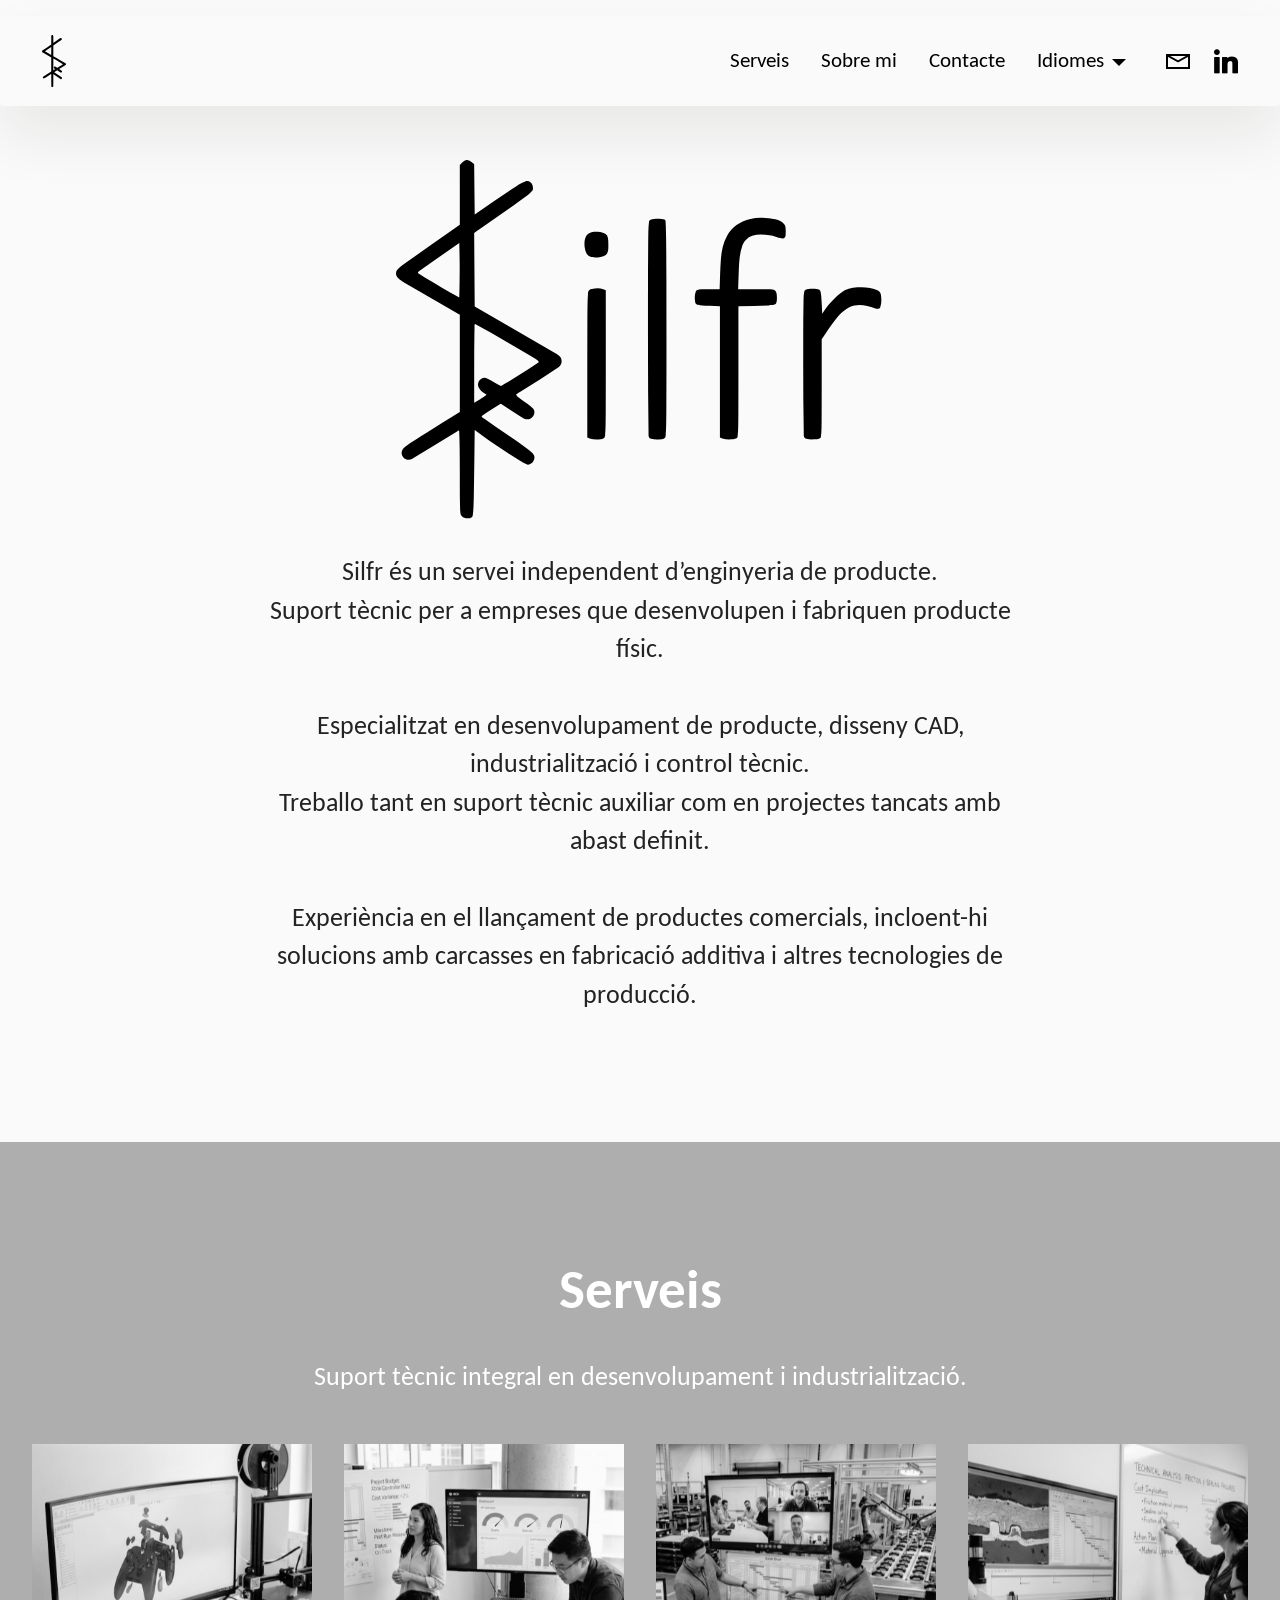
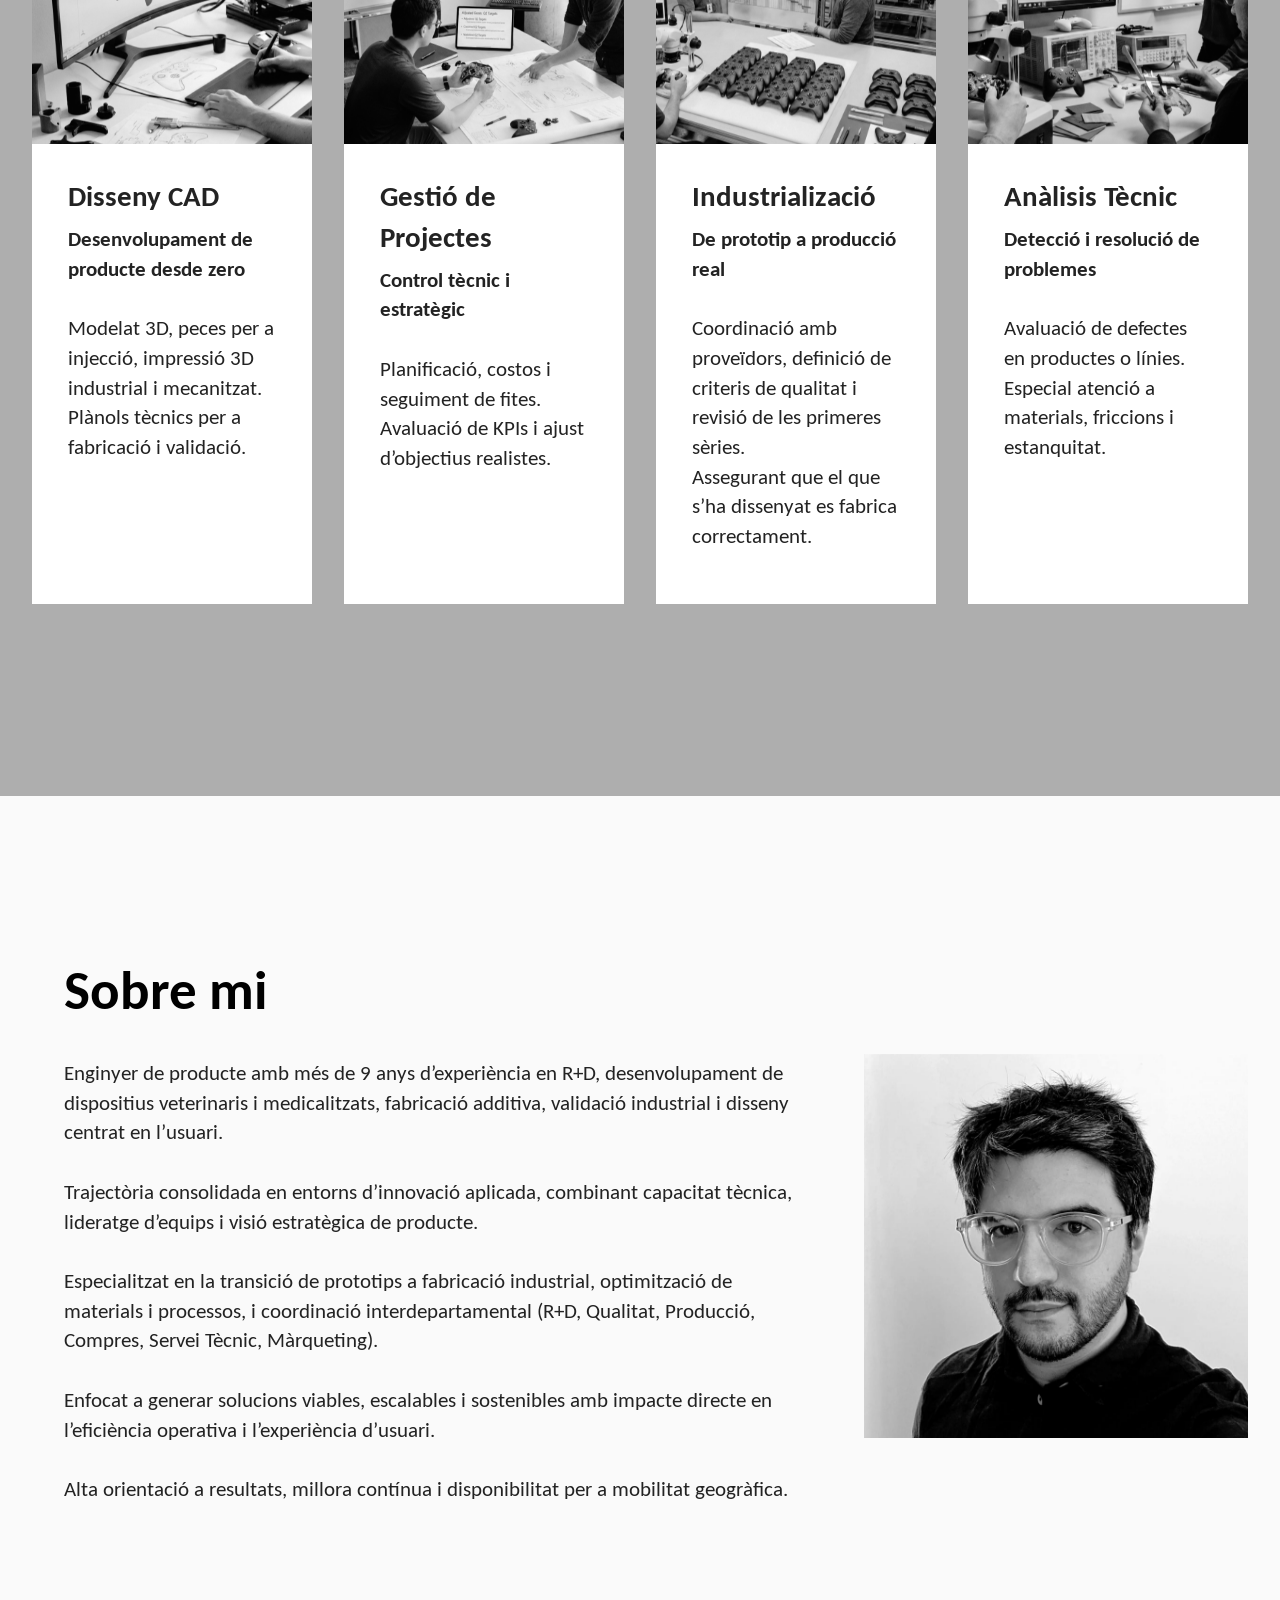
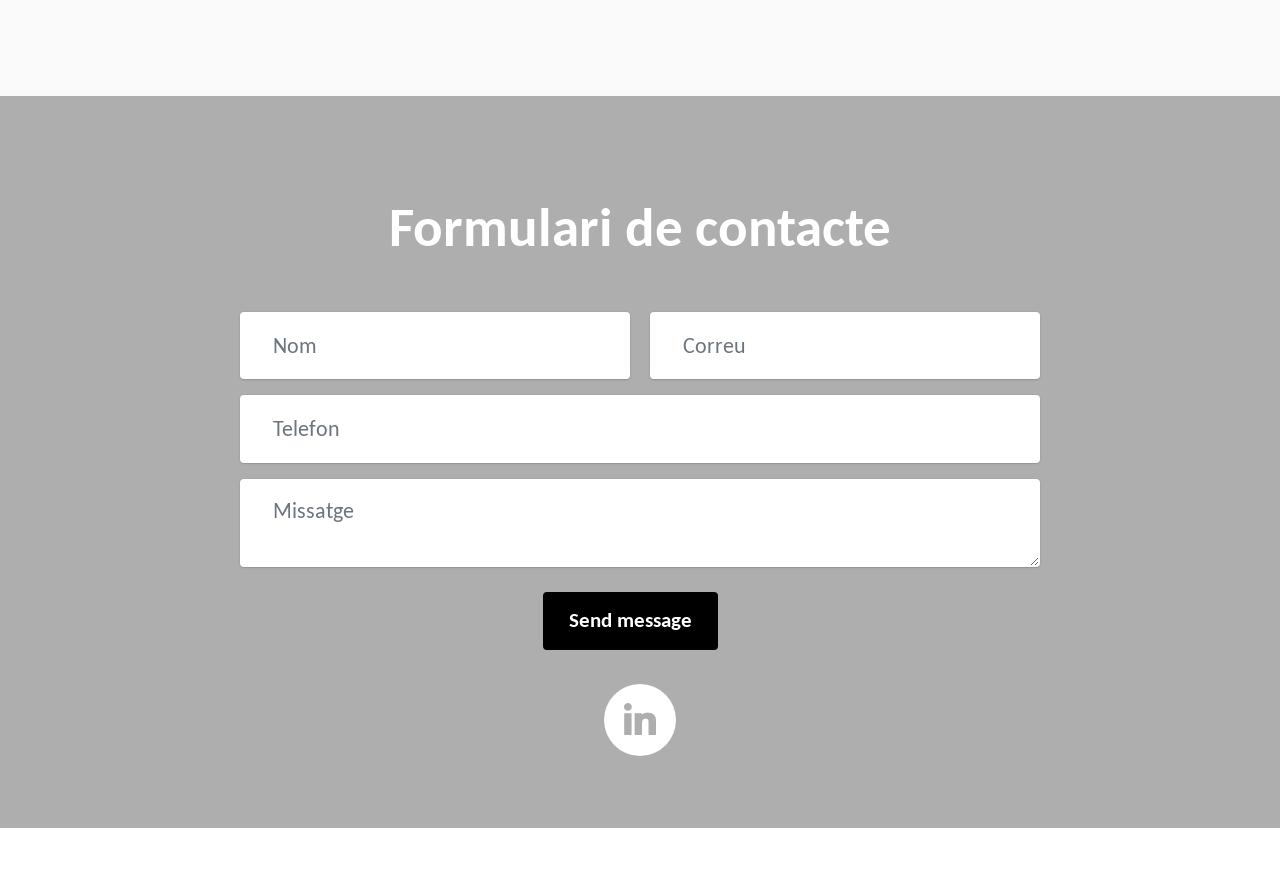
==== commit dc3940fa: "1.1.2 version corregida que arregla el index roto" ====
--- a/cat.html
+++ b/cat.html
@@ -10,7 +10,7 @@
   <meta name="description" content="">
   
   
-  <title>CAT</title>
+  <title>Silfr/cat</title>
   <link rel="stylesheet" href="assets/web/assets/mobirise-icons2/mobirise2.css">
   <link rel="stylesheet" href="assets/bootstrap/css/bootstrap.min.css">
   <link rel="stylesheet" href="assets/animatecss/animate.css">
@@ -19,7 +19,7 @@
   <link rel="stylesheet" href="assets/theme/css/style.css">
   <link rel="preload" href="https://fonts.googleapis.com/css?family=Carlito:400,400i,700,700i&display=swap" as="style" onload="this.onload=null;this.rel='stylesheet'">
   <noscript><link rel="stylesheet" href="https://fonts.googleapis.com/css?family=Carlito:400,400i,700,700i&display=swap"></noscript>
-  <link rel="preload" as="style" href="assets/mobirise/css/mbr-additional.css?v=TLEZZZ"><link rel="stylesheet" href="assets/mobirise/css/mbr-additional.css?v=TLEZZZ" type="text/css">
+  <link rel="preload" as="style" href="assets/mobirise/css/mbr-additional.css?v=mjvefG"><link rel="stylesheet" href="assets/mobirise/css/mbr-additional.css?v=mjvefG" type="text/css">
 
   
   
@@ -27,7 +27,7 @@
 </head>
 <body>
   
-  <section data-bs-version="5.1" class="menu menu2 cid-vcHUP3LYvD" once="menu" id="menu02-2l">
+  <section data-bs-version="5.1" class="menu menu2 cid-vcHYd82uU5" once="menu" id="menu02-2o">
 	
 
 	<nav class="navbar navbar-dropdown navbar-expand-lg">
@@ -205,7 +205,7 @@
         </div>
         <div class="row justify-content-center">
             <div class="col-lg-8 mx-auto mbr-form" data-form-type="formoid">
-                <form action="https://mobirise.eu/" method="POST" class="mbr-form form-with-styler" data-form-title="Form Name"><input type="hidden" name="email" data-form-email="true" value="NnMqVcLq/+dJLVFTnVczanE/JlQtXQKVlY5UtmeBgYnj00xEEGJguOObqsRAXsUkGjNDeT+9TboakIOEaVZ614bcX5BKdpZo2T7Kx2yO/kz8n4fjKJWQbGkInK3eYwgc">
+                <form action="https://mobirise.eu/" method="POST" class="mbr-form form-with-styler" data-form-title="Form Name"><input type="hidden" name="email" data-form-email="true" value="u2guwZHVxbrTizLQRSrSQjIVv+C+gRBmf6ZkLEzYRh39xIsMg+pBIZSwRpJbSUTkfIEVRvsRVTnxI6UYv6h1LEioW4yj2rSGLhSfQrLl8yulAkLx6+XIuxnh8Rd7xoOy">
                     <div class="row">
                         <div hidden="hidden" data-form-alert="" class="alert alert-success col-12">Gracies por contactar!</div>
                         <div hidden="hidden" data-form-alert-danger="" class="alert alert-danger col-12">
@@ -260,7 +260,7 @@
             
         </div>
     </div>
-</section><section class="display-7" style="padding: 0;align-items: center;justify-content: center;flex-wrap: wrap;    align-content: center;display: flex;position: relative;height: 4rem;"><a href="https://mobiri.se/" style="flex: 1 1;height: 4rem;position: absolute;width: 100%;z-index: 1;"><img alt="" style="height: 4rem;" src="[data-uri]"></a><p style="margin: 0;text-align: center;" class="display-7">&#8204;</p><a style="z-index:1" href="https://mobirise.com/builder/ai-website-maker.html">AI Website Maker</a></section><script src="assets/bootstrap/js/bootstrap.bundle.min.js"></script>  <script src="assets/smoothscroll/smooth-scroll.js"></script>  <script src="assets/ytplayer/index.js"></script>  <script src="assets/dropdown/js/navbar-dropdown.js"></script>  <script src="assets/theme/js/script.js"></script>  <script src="assets/formoid/formoid.min.js"></script>  
+</section><section class="display-7" style="padding: 0;align-items: center;justify-content: center;flex-wrap: wrap;    align-content: center;display: flex;position: relative;height: 4rem;"><a href="https://mobiri.se/" style="flex: 1 1;height: 4rem;position: absolute;width: 100%;z-index: 1;"><img alt="" style="height: 4rem;" src="[data-uri]"></a><p style="margin: 0;text-align: center;" class="display-7">&#8204;</p><a style="z-index:1" href="https://mobirise.com/drag-drop-website-builder.html">Drag and Drop Website Builder</a></section><script src="assets/bootstrap/js/bootstrap.bundle.min.js"></script>  <script src="assets/smoothscroll/smooth-scroll.js"></script>  <script src="assets/ytplayer/index.js"></script>  <script src="assets/dropdown/js/navbar-dropdown.js"></script>  <script src="assets/theme/js/script.js"></script>  <script src="assets/formoid/formoid.min.js"></script>  
   
   
   <input name="animation" type="hidden">
--- a/assets/mobirise/css/mbr-additional.css
+++ b/assets/mobirise/css/mbr-additional.css
@@ -768,12 +768,12 @@
 .text-3 > .mbr-iconfont {
   font-size: 1.2rem;
 }
-.cid-vcqbvgmeuJ {
+.cid-vcHYfNALD5 {
   z-index: 1000;
   width: 100%;
   position: relative;
 }
-.cid-vcqbvgmeuJ .dropdown-item:before {
+.cid-vcHYfNALD5 .dropdown-item:before {
   font-family: Moririse2 !important;
   content: "\e966";
   display: inline-block;
@@ -791,11 +791,11 @@
   transition: all 0.25s ease-in-out;
 }
 @media (max-width: 767px) {
-  .cid-vcqbvgmeuJ .navbar-toggler {
+  .cid-vcHYfNALD5 .navbar-toggler {
     transform: scale(0.8);
   }
 }
-.cid-vcqbvgmeuJ .navbar-brand {
+.cid-vcHYfNALD5 .navbar-brand {
   flex-shrink: 0;
   align-items: center;
   margin-right: 0;
@@ -804,42 +804,42 @@
   word-break: break-word;
   z-index: 1;
 }
-.cid-vcqbvgmeuJ .navbar-brand img {
+.cid-vcHYfNALD5 .navbar-brand img {
   max-width: 100%;
   max-height: 100%;
   border-radius: 0px !important;
 }
-.cid-vcqbvgmeuJ .navbar-brand .navbar-caption {
+.cid-vcHYfNALD5 .navbar-brand .navbar-caption {
   line-height: inherit !important;
 }
-.cid-vcqbvgmeuJ .navbar-brand .navbar-logo a {
+.cid-vcHYfNALD5 .navbar-brand .navbar-logo a {
   outline: none;
 }
-.cid-vcqbvgmeuJ .navbar-nav {
+.cid-vcHYfNALD5 .navbar-nav {
   margin: auto;
   margin-left: 0;
   margin-left: auto;
   margin-right: 0;
 }
-.cid-vcqbvgmeuJ .navbar-nav .nav-item {
+.cid-vcHYfNALD5 .navbar-nav .nav-item {
   padding: 0 !important;
   transition: .3s all !important;
 }
-.cid-vcqbvgmeuJ .navbar-nav .nav-item .nav-link {
+.cid-vcHYfNALD5 .navbar-nav .nav-item .nav-link {
   padding: 16px !important;
   margin: 0 !important;
   border-radius: 1rem !important;
   transition: .3s all !important;
   border-radius: 4px !important;
 }
-.cid-vcqbvgmeuJ .navbar-nav .nav-item .nav-link:hover {
+.cid-vcHYfNALD5 .navbar-nav .nav-item .nav-link:hover {
   background-color: rgba(27, 31, 10, 0.06);
 }
-.cid-vcqbvgmeuJ .navbar-nav .open .nav-link::after {
+.cid-vcHYfNALD5 .navbar-nav .open .nav-link::after {
   transform: rotate(180deg);
 }
 @media (min-width: 992px) {
-  .cid-vcqbvgmeuJ .navbar-nav .open .nav-link::before {
+  .cid-vcHYfNALD5 .navbar-nav .open .nav-link::before {
     content: "";
     width: 100%;
     height: 20px;
@@ -848,49 +848,49 @@
     position: absolute;
   }
 }
-.cid-vcqbvgmeuJ .navbar-nav .dropdown-item {
+.cid-vcHYfNALD5 .navbar-nav .dropdown-item {
   padding: 12px !important;
   border-radius: 0.5rem !important;
   margin: 0 8px !important;
   transition: .3s all !important;
   border-radius: 4px !important;
 }
-.cid-vcqbvgmeuJ .navbar-nav .dropdown-item:hover {
+.cid-vcHYfNALD5 .navbar-nav .dropdown-item:hover {
   background-color: rgba(27, 31, 10, 0.06);
 }
 @media (min-width: 992px) {
-  .cid-vcqbvgmeuJ .navbar-nav {
+  .cid-vcHYfNALD5 .navbar-nav {
     padding-left: 1.5rem;
   }
 }
-.cid-vcqbvgmeuJ .nav-link {
+.cid-vcHYfNALD5 .nav-link {
   width: fit-content;
   position: relative;
 }
-.cid-vcqbvgmeuJ .navbar-logo {
+.cid-vcHYfNALD5 .navbar-logo {
   padding-left: 2rem;
   margin: 0 !important;
 }
 @media (max-width: 767px) {
-  .cid-vcqbvgmeuJ .navbar-logo {
+  .cid-vcHYfNALD5 .navbar-logo {
     padding-left: 1rem;
   }
 }
-.cid-vcqbvgmeuJ .navbar-caption {
+.cid-vcHYfNALD5 .navbar-caption {
   padding-left: 1rem;
   padding-right: .5rem;
 }
 @media (max-width: 767px) {
-  .cid-vcqbvgmeuJ .nav-dropdown {
+  .cid-vcHYfNALD5 .nav-dropdown {
     padding-bottom: 0.5rem;
   }
 }
-.cid-vcqbvgmeuJ .nav-dropdown .link.dropdown-toggle::after {
+.cid-vcHYfNALD5 .nav-dropdown .link.dropdown-toggle::after {
   margin-left: 0.5rem;
   margin-top: 0.2rem;
   transition: .3s all;
 }
-.cid-vcqbvgmeuJ .container {
+.cid-vcHYfNALD5 .container {
   display: flex;
   height: 90px;
   padding: 0.5rem 0.6rem;
@@ -912,24 +912,24 @@
   border-radius: 4px !important;
 }
 @media (max-width: 992px) {
-  .cid-vcqbvgmeuJ .container {
+  .cid-vcHYfNALD5 .container {
     padding-right: 2rem;
   }
 }
 @media (max-width: 767px) {
-  .cid-vcqbvgmeuJ .container {
+  .cid-vcHYfNALD5 .container {
     width: 95%;
     height: 56px !important;
     padding-right: 1rem;
     margin-top: 0rem;
   }
 }
-.cid-vcqbvgmeuJ .iconfont-wrapper {
+.cid-vcHYfNALD5 .iconfont-wrapper {
   color: #000000 !important;
   font-size: 1.5rem;
   padding-right: 0.5rem;
 }
-.cid-vcqbvgmeuJ .dropdown-menu {
+.cid-vcHYfNALD5 .dropdown-menu {
   flex-wrap: wrap;
   flex-direction: column;
   max-width: 100%;
@@ -941,35 +941,35 @@
   background: rgba(250, 250, 250, 0.9) !important;
   border-radius: 4px !important;
 }
-.cid-vcqbvgmeuJ .nav-item:focus,
-.cid-vcqbvgmeuJ .nav-link:focus {
+.cid-vcHYfNALD5 .nav-item:focus,
+.cid-vcHYfNALD5 .nav-link:focus {
   outline: none;
 }
-.cid-vcqbvgmeuJ .dropdown .dropdown-menu .dropdown-item {
+.cid-vcHYfNALD5 .dropdown .dropdown-menu .dropdown-item {
   width: auto;
   transition: all 0.25s ease-in-out;
 }
-.cid-vcqbvgmeuJ .dropdown .dropdown-menu .dropdown-item::after {
+.cid-vcHYfNALD5 .dropdown .dropdown-menu .dropdown-item::after {
   right: 0.5rem;
 }
-.cid-vcqbvgmeuJ .dropdown .dropdown-menu .dropdown-item .mbr-iconfont {
+.cid-vcHYfNALD5 .dropdown .dropdown-menu .dropdown-item .mbr-iconfont {
   margin-right: 0.5rem;
   vertical-align: sub;
 }
-.cid-vcqbvgmeuJ .dropdown .dropdown-menu .dropdown-item .mbr-iconfont:before {
+.cid-vcHYfNALD5 .dropdown .dropdown-menu .dropdown-item .mbr-iconfont:before {
   display: inline-block;
   transform: scale(1, 1);
   transition: all 0.25s ease-in-out;
 }
-.cid-vcqbvgmeuJ .collapsed .dropdown-menu .dropdown-item:before {
+.cid-vcHYfNALD5 .collapsed .dropdown-menu .dropdown-item:before {
   display: none;
 }
-.cid-vcqbvgmeuJ .collapsed .dropdown .dropdown-menu .dropdown-item {
+.cid-vcHYfNALD5 .collapsed .dropdown .dropdown-menu .dropdown-item {
   padding: 0.235em 1.5em 0.235em 1.5em !important;
   transition: none;
   margin: 0 !important;
 }
-.cid-vcqbvgmeuJ .navbar {
+.cid-vcHYfNALD5 .navbar {
   min-height: 90px;
   transition: all 0.3s;
   border-bottom: 1px solid transparent;
@@ -979,40 +979,40 @@
   box-shadow: none !important;
   border-radius: 0 !important;
 }
-.cid-vcqbvgmeuJ .navbar.opened {
+.cid-vcHYfNALD5 .navbar.opened {
   transition: all 0.3s;
 }
-.cid-vcqbvgmeuJ .navbar .dropdown-item {
+.cid-vcHYfNALD5 .navbar .dropdown-item {
   padding: 0.5rem 1.8rem;
 }
-.cid-vcqbvgmeuJ .navbar .navbar-logo img {
+.cid-vcHYfNALD5 .navbar .navbar-logo img {
   width: auto;
 }
-.cid-vcqbvgmeuJ .navbar .navbar-collapse {
+.cid-vcHYfNALD5 .navbar .navbar-collapse {
   z-index: 1;
   justify-content: flex-end;
 }
-.cid-vcqbvgmeuJ .navbar.collapsed {
+.cid-vcHYfNALD5 .navbar.collapsed {
   justify-content: center;
 }
-.cid-vcqbvgmeuJ .navbar.collapsed .nav-item .nav-link::before {
+.cid-vcHYfNALD5 .navbar.collapsed .nav-item .nav-link::before {
   display: none;
 }
-.cid-vcqbvgmeuJ .navbar.collapsed.opened .dropdown-menu {
+.cid-vcHYfNALD5 .navbar.collapsed.opened .dropdown-menu {
   top: 0;
 }
 @media (min-width: 992px) {
-  .cid-vcqbvgmeuJ .navbar.collapsed.opened:not(.navbar-short) .navbar-collapse {
+  .cid-vcHYfNALD5 .navbar.collapsed.opened:not(.navbar-short) .navbar-collapse {
     max-height: calc(98.5vh - 3.2rem);
   }
 }
-.cid-vcqbvgmeuJ .navbar.collapsed .dropdown-menu .dropdown-submenu {
+.cid-vcHYfNALD5 .navbar.collapsed .dropdown-menu .dropdown-submenu {
   left: 0 !important;
 }
-.cid-vcqbvgmeuJ .navbar.collapsed .dropdown-menu .dropdown-item:after {
+.cid-vcHYfNALD5 .navbar.collapsed .dropdown-menu .dropdown-item:after {
   right: auto;
 }
-.cid-vcqbvgmeuJ .navbar.collapsed .dropdown-menu .dropdown-toggle[data-toggle="dropdown-submenu"]:after {
+.cid-vcHYfNALD5 .navbar.collapsed .dropdown-menu .dropdown-toggle[data-toggle="dropdown-submenu"]:after {
   margin-left: 0.5rem;
   margin-top: 0.2rem;
   border-top: 0.35em solid;
@@ -1021,41 +1021,41 @@
   border-bottom: 0;
   top: 41%;
 }
-.cid-vcqbvgmeuJ .navbar.collapsed ul.navbar-nav li {
+.cid-vcHYfNALD5 .navbar.collapsed ul.navbar-nav li {
   margin: auto;
 }
-.cid-vcqbvgmeuJ .navbar.collapsed .dropdown-menu .dropdown-item {
+.cid-vcHYfNALD5 .navbar.collapsed .dropdown-menu .dropdown-item {
   padding: 0.25rem 1.5rem;
   text-align: center;
 }
-.cid-vcqbvgmeuJ .navbar.collapsed .icons-menu {
+.cid-vcHYfNALD5 .navbar.collapsed .icons-menu {
   padding-left: 0;
   padding-right: 0;
   padding-top: 0.5rem;
   padding-bottom: 0.5rem;
 }
 @media (max-width: 767px) {
-  .cid-vcqbvgmeuJ .navbar {
+  .cid-vcHYfNALD5 .navbar {
     min-height: 72px;
   }
-  .cid-vcqbvgmeuJ .navbar .navbar-logo img {
+  .cid-vcHYfNALD5 .navbar .navbar-logo img {
     height: 2rem !important;
   }
 }
 @media (max-width: 991px) {
-  .cid-vcqbvgmeuJ .navbar .nav-item .nav-link::before {
+  .cid-vcHYfNALD5 .navbar .nav-item .nav-link::before {
     display: none;
   }
-  .cid-vcqbvgmeuJ .navbar.opened .dropdown-menu {
+  .cid-vcHYfNALD5 .navbar.opened .dropdown-menu {
     top: 0;
   }
-  .cid-vcqbvgmeuJ .navbar .dropdown-menu .dropdown-submenu {
+  .cid-vcHYfNALD5 .navbar .dropdown-menu .dropdown-submenu {
     left: 0 !important;
   }
-  .cid-vcqbvgmeuJ .navbar .dropdown-menu .dropdown-item:after {
+  .cid-vcHYfNALD5 .navbar .dropdown-menu .dropdown-item:after {
     right: auto;
   }
-  .cid-vcqbvgmeuJ .navbar .dropdown-menu .dropdown-toggle[data-toggle="dropdown-submenu"]:after {
+  .cid-vcHYfNALD5 .navbar .dropdown-menu .dropdown-toggle[data-toggle="dropdown-submenu"]:after {
     margin-left: 0.5rem;
     margin-top: 0.2rem;
     border-top: 0.35em solid;
@@ -1064,67 +1064,67 @@
     border-bottom: 0;
     top: 40%;
   }
-  .cid-vcqbvgmeuJ .navbar .dropdown-menu .dropdown-item {
+  .cid-vcHYfNALD5 .navbar .dropdown-menu .dropdown-item {
     padding: 0.25rem 1.5rem !important;
     text-align: center;
   }
-  .cid-vcqbvgmeuJ .navbar .navbar-brand {
+  .cid-vcHYfNALD5 .navbar .navbar-brand {
     flex-shrink: initial;
     flex-basis: auto;
     word-break: break-word;
     padding-right: 10px;
   }
-  .cid-vcqbvgmeuJ .navbar .navbar-toggler {
+  .cid-vcHYfNALD5 .navbar .navbar-toggler {
     flex-basis: auto;
   }
-  .cid-vcqbvgmeuJ .navbar .icons-menu {
+  .cid-vcHYfNALD5 .navbar .icons-menu {
     padding-left: 0;
     padding-top: 0.5rem;
     padding-bottom: 0.5rem;
   }
 }
-.cid-vcqbvgmeuJ .navbar.navbar-short .navbar-logo img {
+.cid-vcHYfNALD5 .navbar.navbar-short .navbar-logo img {
   height: 2rem;
 }
-.cid-vcqbvgmeuJ .dropdown-item.active,
-.cid-vcqbvgmeuJ .dropdown-item:active {
+.cid-vcHYfNALD5 .dropdown-item.active,
+.cid-vcHYfNALD5 .dropdown-item:active {
   background-color: transparent;
 }
-.cid-vcqbvgmeuJ .navbar-expand-lg .navbar-nav .nav-link {
+.cid-vcHYfNALD5 .navbar-expand-lg .navbar-nav .nav-link {
   padding: 0;
 }
-.cid-vcqbvgmeuJ .nav-dropdown .link.dropdown-toggle {
+.cid-vcHYfNALD5 .nav-dropdown .link.dropdown-toggle {
   margin-right: 1.667em;
 }
-.cid-vcqbvgmeuJ .nav-dropdown .link.dropdown-toggle[aria-expanded="true"] {
+.cid-vcHYfNALD5 .nav-dropdown .link.dropdown-toggle[aria-expanded="true"] {
   margin-right: 0;
   padding: 0.667em 1.667em;
 }
-.cid-vcqbvgmeuJ .navbar.navbar-expand-lg .dropdown .dropdown-menu {
+.cid-vcHYfNALD5 .navbar.navbar-expand-lg .dropdown .dropdown-menu {
   background: #fafafa;
 }
-.cid-vcqbvgmeuJ .navbar.navbar-expand-lg .dropdown .dropdown-menu .dropdown-submenu {
+.cid-vcHYfNALD5 .navbar.navbar-expand-lg .dropdown .dropdown-menu .dropdown-submenu {
   margin: 0;
   left: 105%;
   transform: none;
   top: -12px;
 }
-.cid-vcqbvgmeuJ .navbar .dropdown.open > .dropdown-menu {
+.cid-vcHYfNALD5 .navbar .dropdown.open > .dropdown-menu {
   display: flex;
 }
-.cid-vcqbvgmeuJ ul.navbar-nav {
+.cid-vcHYfNALD5 ul.navbar-nav {
   flex-wrap: wrap;
 }
-.cid-vcqbvgmeuJ .navbar-buttons {
+.cid-vcHYfNALD5 .navbar-buttons {
   text-align: center;
   min-width: 140px;
 }
 @media (max-width: 992px) {
-  .cid-vcqbvgmeuJ .navbar-buttons {
+  .cid-vcHYfNALD5 .navbar-buttons {
     text-align: left;
   }
 }
-.cid-vcqbvgmeuJ button.navbar-toggler {
+.cid-vcHYfNALD5 button.navbar-toggler {
   outline: none;
   width: 31px;
   height: 20px;
@@ -1133,7 +1133,7 @@
   position: relative;
   align-self: center;
 }
-.cid-vcqbvgmeuJ button.navbar-toggler .hamburger span {
+.cid-vcHYfNALD5 button.navbar-toggler .hamburger span {
   position: absolute;
   right: 0;
   width: 30px;
@@ -1141,53 +1141,53 @@
   border-right: 5px;
   background-color: #000000;
 }
-.cid-vcqbvgmeuJ button.navbar-toggler .hamburger span:nth-child(1) {
+.cid-vcHYfNALD5 button.navbar-toggler .hamburger span:nth-child(1) {
   top: 0;
   transition: all 0.2s;
 }
-.cid-vcqbvgmeuJ button.navbar-toggler .hamburger span:nth-child(2) {
+.cid-vcHYfNALD5 button.navbar-toggler .hamburger span:nth-child(2) {
   top: 8px;
   transition: all 0.15s;
 }
-.cid-vcqbvgmeuJ button.navbar-toggler .hamburger span:nth-child(3) {
+.cid-vcHYfNALD5 button.navbar-toggler .hamburger span:nth-child(3) {
   top: 8px;
   transition: all 0.15s;
 }
-.cid-vcqbvgmeuJ button.navbar-toggler .hamburger span:nth-child(4) {
+.cid-vcHYfNALD5 button.navbar-toggler .hamburger span:nth-child(4) {
   top: 16px;
   transition: all 0.2s;
 }
-.cid-vcqbvgmeuJ nav.opened .hamburger span:nth-child(1) {
+.cid-vcHYfNALD5 nav.opened .hamburger span:nth-child(1) {
   top: 8px;
   width: 0;
   opacity: 0;
   right: 50%;
   transition: all 0.2s;
 }
-.cid-vcqbvgmeuJ nav.opened .hamburger span:nth-child(2) {
+.cid-vcHYfNALD5 nav.opened .hamburger span:nth-child(2) {
   transform: rotate(45deg);
   transition: all 0.25s;
 }
-.cid-vcqbvgmeuJ nav.opened .hamburger span:nth-child(3) {
+.cid-vcHYfNALD5 nav.opened .hamburger span:nth-child(3) {
   transform: rotate(-45deg);
   transition: all 0.25s;
 }
-.cid-vcqbvgmeuJ nav.opened .hamburger span:nth-child(4) {
+.cid-vcHYfNALD5 nav.opened .hamburger span:nth-child(4) {
   top: 8px;
   width: 0;
   opacity: 0;
   right: 50%;
   transition: all 0.2s;
 }
-.cid-vcqbvgmeuJ .navbar-dropdown {
+.cid-vcHYfNALD5 .navbar-dropdown {
   padding: 0 1rem;
 }
-.cid-vcqbvgmeuJ a.nav-link {
+.cid-vcHYfNALD5 a.nav-link {
   display: flex;
   align-items: center;
   justify-content: center;
 }
-.cid-vcqbvgmeuJ .icons-menu {
+.cid-vcHYfNALD5 .icons-menu {
   flex-wrap: nowrap;
   display: flex;
   justify-content: center;
@@ -1197,25 +1197,25 @@
   text-align: center;
 }
 @media (max-width: 992px) {
-  .cid-vcqbvgmeuJ .icons-menu {
+  .cid-vcHYfNALD5 .icons-menu {
     justify-content: flex-start;
     margin-bottom: .5rem;
   }
 }
 @media screen and (-ms-high-contrast: active), (-ms-high-contrast: none) {
-  .cid-vcqbvgmeuJ .navbar {
+  .cid-vcHYfNALD5 .navbar {
     height: 70px;
   }
-  .cid-vcqbvgmeuJ .navbar.opened {
+  .cid-vcHYfNALD5 .navbar.opened {
     height: auto;
   }
-  .cid-vcqbvgmeuJ .nav-item .nav-link:hover::before {
+  .cid-vcHYfNALD5 .nav-item .nav-link:hover::before {
     width: 175%;
     max-width: calc(100% + 2rem);
     left: -1rem;
   }
 }
-.cid-vcqbvgmeuJ .navbar .dropdown > .dropdown-menu {
+.cid-vcHYfNALD5 .navbar .dropdown > .dropdown-menu {
   display: none;
   width: max-content;
   max-width: 500px !important;
@@ -1223,16 +1223,16 @@
   top: calc(100% + 20px);
   left: 50%;
 }
-.cid-vcqbvgmeuJ .navbar .dropdown > .dropdown-menu .dropdown-item {
+.cid-vcHYfNALD5 .navbar .dropdown > .dropdown-menu .dropdown-item {
   line-height: 1 !important;
 }
-.cid-vcqbvgmeuJ .navbar .dropdown > .dropdown-menu .dropdown .dropdown-item {
+.cid-vcHYfNALD5 .navbar .dropdown > .dropdown-menu .dropdown .dropdown-item {
   align-items: center;
   display: flex;
   height: max-content !important;
   min-height: max-content !important;
 }
-.cid-vcqbvgmeuJ .navbar .dropdown > .dropdown-menu .dropdown .dropdown-item::after {
+.cid-vcHYfNALD5 .navbar .dropdown > .dropdown-menu .dropdown .dropdown-item::after {
   display: inline-block;
   position: static;
   margin-left: 0.5rem;
@@ -1242,22 +1242,22 @@
   transition: .3s all;
   transform: rotate(-90deg);
 }
-.cid-vcqbvgmeuJ .navbar .dropdown > .dropdown-menu .dropdown.open .dropdown-item::after {
+.cid-vcHYfNALD5 .navbar .dropdown > .dropdown-menu .dropdown.open .dropdown-item::after {
   transform: rotate(0deg);
 }
-.cid-vcqbvgmeuJ .mbr-section-btn {
+.cid-vcHYfNALD5 .mbr-section-btn {
   margin: -0.6rem -0.6rem;
 }
-.cid-vcqbvgmeuJ .navbar-toggler {
+.cid-vcHYfNALD5 .navbar-toggler {
   margin-left: 12px;
   margin-right: 8px;
   order: 1000;
 }
 @media (max-width: 991px) {
-  .cid-vcqbvgmeuJ .navbar-brand {
+  .cid-vcHYfNALD5 .navbar-brand {
     margin-right: auto;
   }
-  .cid-vcqbvgmeuJ .navbar-collapse {
+  .cid-vcHYfNALD5 .navbar-collapse {
     z-index: -1 !important;
     position: absolute;
     top: 110%;
@@ -1272,13 +1272,13 @@
     backdrop-filter: blur(8px);
     border-radius: 4px !important;
   }
-  .cid-vcqbvgmeuJ .navbar-nav .nav-item .nav-link::after {
+  .cid-vcHYfNALD5 .navbar-nav .nav-item .nav-link::after {
     margin-left: 10px;
   }
-  .cid-vcqbvgmeuJ .navbar-nav .dropdown-item:hover {
+  .cid-vcHYfNALD5 .navbar-nav .dropdown-item:hover {
     background-color: rgba(27, 31, 10, 0.06);
   }
-  .cid-vcqbvgmeuJ .navbar .dropdown > .dropdown-menu {
+  .cid-vcHYfNALD5 .navbar .dropdown > .dropdown-menu {
     max-width: 100% !important;
     transform: translateX(0);
     top: 10px;
@@ -1287,18 +1287,18 @@
     border-radius: 1rem;
     background-color: rgba(27, 31, 10, 0.04) !important;
   }
-  .cid-vcqbvgmeuJ .navbar .dropdown > .dropdown-menu .dropdown-item {
+  .cid-vcHYfNALD5 .navbar .dropdown > .dropdown-menu .dropdown-item {
     padding: 8px !important;
     line-height: 1 !important;
     margin-bottom: 4px !important;
   }
-  .cid-vcqbvgmeuJ .navbar .dropdown > .dropdown-menu .dropdown .dropdown-item {
+  .cid-vcHYfNALD5 .navbar .dropdown > .dropdown-menu .dropdown .dropdown-item {
     align-items: center;
     display: flex;
     height: max-content !important;
     min-height: max-content !important;
   }
-  .cid-vcqbvgmeuJ .navbar .dropdown > .dropdown-menu .dropdown .dropdown-item::after {
+  .cid-vcHYfNALD5 .navbar .dropdown > .dropdown-menu .dropdown .dropdown-item::after {
     display: inline-block;
     position: static;
     margin-left: 0.5rem;
@@ -1308,10 +1308,10 @@
     transition: .3s all;
     transform: rotate(0deg);
   }
-  .cid-vcqbvgmeuJ .navbar .dropdown > .dropdown-menu .dropdown.open .dropdown-item::after {
+  .cid-vcHYfNALD5 .navbar .dropdown > .dropdown-menu .dropdown.open .dropdown-item::after {
     transform: rotate(180deg);
   }
-  .cid-vcqbvgmeuJ .navbar .dropdown > .dropdown-menu .dropdown-submenu {
+  .cid-vcHYfNALD5 .navbar .dropdown > .dropdown-menu .dropdown-submenu {
     position: static;
     width: 100%;
     max-width: 100% !important;
@@ -1322,14 +1322,1578 @@
     border-radius: 1rem;
     background-color: rgba(27, 31, 10, 0.04) !important;
   }
-  .cid-vcqbvgmeuJ .navbar .dropdown.open > .dropdown-menu {
+  .cid-vcHYfNALD5 .navbar .dropdown.open > .dropdown-menu {
     display: flex !important;
     flex-direction: column;
     align-items: flex-start;
   }
 }
 @media (max-width: 575px) {
-  .cid-vcqbvgmeuJ .navbar-collapse {
+  .cid-vcHYfNALD5 .navbar-collapse {
+    padding: 1rem;
+  }
+}
+.cid-vcHHCbNYyp {
+  padding-top: 10rem;
+  padding-bottom: 6rem;
+  background-color: #fafafa;
+}
+.cid-vcHHCbNYyp .content-head {
+  max-width: 800px;
+}
+.cid-vcHHCbNYyp .mbr-text,
+.cid-vcHHCbNYyp .mbr-section-btn {
+  text-align: center;
+}
+.cid-vcHHCc1f7o {
+  padding-top: 7rem;
+  padding-bottom: 10rem;
+  background-color: #aeaeae;
+}
+.cid-vcHHCc1f7o img,
+.cid-vcHHCc1f7o .item-img {
+  width: 100%;
+  height: 100%;
+  height: 300px;
+  object-fit: cover;
+}
+.cid-vcHHCc1f7o .item:focus,
+.cid-vcHHCc1f7o span:focus {
+  outline: none;
+}
+.cid-vcHHCc1f7o .item {
+  margin-bottom: 2rem;
+}
+@media (max-width: 767px) {
+  .cid-vcHHCc1f7o .item {
+    margin-bottom: 1rem;
+  }
+}
+.cid-vcHHCc1f7o .item-content {
+  margin-top: 2rem;
+  padding: 0 2.25rem 2.25rem;
+  display: flex;
+  flex-direction: column;
+  height: 100%;
+}
+@media (max-width: 767px) {
+  .cid-vcHHCc1f7o .item-content {
+    padding: 0 2rem 1.5rem;
+    margin-top: 1rem;
+  }
+}
+.cid-vcHHCc1f7o .item-wrapper {
+  position: relative;
+  background: #ffffff;
+  height: 100%;
+  display: flex;
+  flex-flow: column nowrap;
+}
+.cid-vcHHCc1f7o .item-wrapper .item-footer {
+  margin-top: auto;
+}
+.cid-vcHHCc1f7o .mbr-section-title {
+  color: #ffffff;
+  text-align: center;
+}
+.cid-vcHHCc1f7o .item-title {
+  text-align: left;
+}
+.cid-vcHHCc1f7o .item-subtitle {
+  text-align: left;
+}
+.cid-vcHHCc1f7o .mbr-text,
+.cid-vcHHCc1f7o .item .mbr-section-btn {
+  text-align: left;
+}
+.cid-vcHHCc1f7o .content-head {
+  max-width: 800px;
+}
+.cid-vcHHCc1f7o .mbr-section-subtitle,
+.cid-vcHHCc1f7o .mbr-section-head .mbr-section-btn {
+  color: #ffffff;
+  text-align: center;
+}
+.cid-vcHHCcrnAS {
+  background-color: #fafafa;
+}
+.cid-vcHHCcrnAS .mbr-fallback-image.disabled {
+  display: none;
+}
+.cid-vcHHCcrnAS .mbr-fallback-image {
+  display: block;
+  background-size: cover;
+  background-position: center center;
+  width: 100%;
+  height: 100%;
+  position: absolute;
+  top: 0;
+}
+@media (max-width: 991px) {
+  .cid-vcHHCcrnAS .image-wrapper {
+    margin-bottom: 1rem;
+  }
+}
+.cid-vcHHCcrnAS .row {
+  flex-direction: row-reverse;
+}
+.cid-vcHHCcrnAS .row {
+  align-items: center;
+}
+@media (max-width: 991px) {
+  .cid-vcHHCcrnAS .image-wrapper {
+    padding: 1rem;
+  }
+}
+@media (min-width: 992px) {
+  .cid-vcHHCcrnAS .text-wrapper {
+    padding: 0 2rem;
+  }
+}
+.cid-vcHHCcrnAS .mbr-section-title {
+  color: #000000;
+}
+.cid-vcHHCcrnAS .mbr-text,
+.cid-vcHHCcrnAS .mbr-section-btn {
+  color: #232323;
+}
+.cid-vcHHCcDEb5 {
+  padding-top: 6rem;
+  padding-bottom: 1rem;
+  background-color: #aeaeae;
+}
+.cid-vcHHCcDEb5 .mbr-overlay {
+  background-color: #ffffff;
+  opacity: 0.4;
+}
+.cid-vcHHCcDEb5 form .mbr-section-btn {
+  text-align: center;
+  width: 100%;
+}
+.cid-vcHHCcDEb5 form .mbr-section-btn .btn {
+  display: inline-flex;
+}
+@media (max-width: 991px) {
+  .cid-vcHHCcDEb5 form .mbr-section-btn .btn {
+    width: 100%;
+  }
+}
+.cid-vcHHCcDEb5 .content-head {
+  max-width: 800px;
+}
+.cid-vcHHCcDEb5 .mbr-section-title {
+  color: #ffffff;
+}
+.cid-vcHHCcSXr9 {
+  padding-top: 0rem;
+  padding-bottom: 4rem;
+  background-color: #aeaeae;
+}
+@media (max-width: 991px) {
+  .cid-vcHHCcSXr9 .container {
+    padding: 0 16px;
+  }
+}
+@media (max-width: 767px) {
+  .cid-vcHHCcSXr9 .container {
+    padding: 0 12px;
+  }
+}
+.cid-vcHHCcSXr9 .social-row {
+  display: flex;
+  justify-content: center;
+  align-items: center;
+  flex-wrap: wrap;
+}
+.cid-vcHHCcSXr9 .social-row .soc-item {
+  margin: 8px;
+}
+.cid-vcHHCcSXr9 .social-row .soc-item a:hover .mbr-iconfont,
+.cid-vcHHCcSXr9 .social-row .soc-item a:focus .mbr-iconfont {
+  background-color: #f7f7f7;
+}
+.cid-vcHHCcSXr9 .social-row .soc-item a .mbr-iconfont {
+  width: 72px;
+  height: 72px;
+  display: flex;
+  align-items: center;
+  justify-content: center;
+  border-radius: 100%;
+  font-size: 32px;
+  background-color: #ffffff;
+  color: #aeaeae;
+  transition: all 0.3s ease-in-out;
+}
+.cid-vcHHCcSXr9 .row-links {
+  width: 100%;
+  justify-content: center;
+}
+.cid-vcHHCcSXr9 .header-menu {
+  list-style: none;
+  display: flex;
+  justify-content: center;
+  flex-wrap: wrap;
+  padding: 0;
+  margin-bottom: 0;
+}
+.cid-vcHHCcSXr9 .header-menu li {
+  padding: 0 1rem 1rem 1rem;
+}
+.cid-vcHHCcSXr9 .header-menu li p {
+  margin: 0;
+}
+.cid-vcHHCcSXr9 .copyright {
+  margin-bottom: 0;
+  color: #ffffff;
+  text-align: center;
+}
+.cid-vcHHCcSXr9 .mbr-section-title {
+  color: #ffffff;
+}
+.cid-vcHYd82uU5 {
+  z-index: 1000;
+  width: 100%;
+  position: relative;
+}
+.cid-vcHYd82uU5 .dropdown-item:before {
+  font-family: Moririse2 !important;
+  content: "\e966";
+  display: inline-block;
+  width: 0;
+  position: absolute;
+  left: 1rem;
+  top: 0.5rem;
+  margin-right: 0.5rem;
+  line-height: 1;
+  font-size: inherit;
+  vertical-align: middle;
+  text-align: center;
+  overflow: hidden;
+  transform: scale(0, 1);
+  transition: all 0.25s ease-in-out;
+}
+@media (max-width: 767px) {
+  .cid-vcHYd82uU5 .navbar-toggler {
+    transform: scale(0.8);
+  }
+}
+.cid-vcHYd82uU5 .navbar-brand {
+  flex-shrink: 0;
+  align-items: center;
+  margin-right: 0;
+  padding: 10px 0;
+  transition: all 0.3s;
+  word-break: break-word;
+  z-index: 1;
+}
+.cid-vcHYd82uU5 .navbar-brand img {
+  max-width: 100%;
+  max-height: 100%;
+  border-radius: 0px !important;
+}
+.cid-vcHYd82uU5 .navbar-brand .navbar-caption {
+  line-height: inherit !important;
+}
+.cid-vcHYd82uU5 .navbar-brand .navbar-logo a {
+  outline: none;
+}
+.cid-vcHYd82uU5 .navbar-nav {
+  margin: auto;
+  margin-left: 0;
+  margin-left: auto;
+  margin-right: 0;
+}
+.cid-vcHYd82uU5 .navbar-nav .nav-item {
+  padding: 0 !important;
+  transition: .3s all !important;
+}
+.cid-vcHYd82uU5 .navbar-nav .nav-item .nav-link {
+  padding: 16px !important;
+  margin: 0 !important;
+  border-radius: 1rem !important;
+  transition: .3s all !important;
+  border-radius: 4px !important;
+}
+.cid-vcHYd82uU5 .navbar-nav .nav-item .nav-link:hover {
+  background-color: rgba(27, 31, 10, 0.06);
+}
+.cid-vcHYd82uU5 .navbar-nav .open .nav-link::after {
+  transform: rotate(180deg);
+}
+@media (min-width: 992px) {
+  .cid-vcHYd82uU5 .navbar-nav .open .nav-link::before {
+    content: "";
+    width: 100%;
+    height: 20px;
+    top: 100%;
+    background: transparent;
+    position: absolute;
+  }
+}
+.cid-vcHYd82uU5 .navbar-nav .dropdown-item {
+  padding: 12px !important;
+  border-radius: 0.5rem !important;
+  margin: 0 8px !important;
+  transition: .3s all !important;
+  border-radius: 4px !important;
+}
+.cid-vcHYd82uU5 .navbar-nav .dropdown-item:hover {
+  background-color: rgba(27, 31, 10, 0.06);
+}
+@media (min-width: 992px) {
+  .cid-vcHYd82uU5 .navbar-nav {
+    padding-left: 1.5rem;
+  }
+}
+.cid-vcHYd82uU5 .nav-link {
+  width: fit-content;
+  position: relative;
+}
+.cid-vcHYd82uU5 .navbar-logo {
+  padding-left: 2rem;
+  margin: 0 !important;
+}
+@media (max-width: 767px) {
+  .cid-vcHYd82uU5 .navbar-logo {
+    padding-left: 1rem;
+  }
+}
+.cid-vcHYd82uU5 .navbar-caption {
+  padding-left: 1rem;
+  padding-right: .5rem;
+}
+@media (max-width: 767px) {
+  .cid-vcHYd82uU5 .nav-dropdown {
+    padding-bottom: 0.5rem;
+  }
+}
+.cid-vcHYd82uU5 .nav-dropdown .link.dropdown-toggle::after {
+  margin-left: 0.5rem;
+  margin-top: 0.2rem;
+  transition: .3s all;
+}
+.cid-vcHYd82uU5 .container {
+  display: flex;
+  height: 90px;
+  padding: 0.5rem 0.6rem;
+  flex-wrap: nowrap;
+  background: rgba(250, 250, 250, 0.9) !important;
+  left: 0;
+  right: 0;
+  -webkit-box-pack: justify;
+  -ms-flex-pack: justify;
+  justify-content: flex-end;
+  -webkit-box-align: center;
+  -webkit-align-items: center;
+  -ms-flex-align: center;
+  align-items: center;
+  border-radius: 100vw;
+  margin-top: 1rem;
+  background-color: #fafafa;
+  box-shadow: 0 30px 60px 0 rgba(27, 31, 10, 0.08);
+  border-radius: 4px !important;
+}
+@media (max-width: 992px) {
+  .cid-vcHYd82uU5 .container {
+    padding-right: 2rem;
+  }
+}
+@media (max-width: 767px) {
+  .cid-vcHYd82uU5 .container {
+    width: 95%;
+    height: 56px !important;
+    padding-right: 1rem;
+    margin-top: 0rem;
+  }
+}
+.cid-vcHYd82uU5 .iconfont-wrapper {
+  color: #000000 !important;
+  font-size: 1.5rem;
+  padding-right: 0.5rem;
+}
+.cid-vcHYd82uU5 .dropdown-menu {
+  flex-wrap: wrap;
+  flex-direction: column;
+  max-width: 100%;
+  padding: 12px 4px !important;
+  border-radius: 1.5rem;
+  transition: .3s all !important;
+  min-width: auto;
+  background: #fafafa;
+  background: rgba(250, 250, 250, 0.9) !important;
+  border-radius: 4px !important;
+}
+.cid-vcHYd82uU5 .nav-item:focus,
+.cid-vcHYd82uU5 .nav-link:focus {
+  outline: none;
+}
+.cid-vcHYd82uU5 .dropdown .dropdown-menu .dropdown-item {
+  width: auto;
+  transition: all 0.25s ease-in-out;
+}
+.cid-vcHYd82uU5 .dropdown .dropdown-menu .dropdown-item::after {
+  right: 0.5rem;
+}
+.cid-vcHYd82uU5 .dropdown .dropdown-menu .dropdown-item .mbr-iconfont {
+  margin-right: 0.5rem;
+  vertical-align: sub;
+}
+.cid-vcHYd82uU5 .dropdown .dropdown-menu .dropdown-item .mbr-iconfont:before {
+  display: inline-block;
+  transform: scale(1, 1);
+  transition: all 0.25s ease-in-out;
+}
+.cid-vcHYd82uU5 .collapsed .dropdown-menu .dropdown-item:before {
+  display: none;
+}
+.cid-vcHYd82uU5 .collapsed .dropdown .dropdown-menu .dropdown-item {
+  padding: 0.235em 1.5em 0.235em 1.5em !important;
+  transition: none;
+  margin: 0 !important;
+}
+.cid-vcHYd82uU5 .navbar {
+  min-height: 90px;
+  transition: all 0.3s;
+  border-bottom: 1px solid transparent;
+  background: transparent !important;
+  padding: 0 !important;
+  border: none !important;
+  box-shadow: none !important;
+  border-radius: 0 !important;
+}
+.cid-vcHYd82uU5 .navbar.opened {
+  transition: all 0.3s;
+}
+.cid-vcHYd82uU5 .navbar .dropdown-item {
+  padding: 0.5rem 1.8rem;
+}
+.cid-vcHYd82uU5 .navbar .navbar-logo img {
+  width: auto;
+}
+.cid-vcHYd82uU5 .navbar .navbar-collapse {
+  z-index: 1;
+  justify-content: flex-end;
+}
+.cid-vcHYd82uU5 .navbar.collapsed {
+  justify-content: center;
+}
+.cid-vcHYd82uU5 .navbar.collapsed .nav-item .nav-link::before {
+  display: none;
+}
+.cid-vcHYd82uU5 .navbar.collapsed.opened .dropdown-menu {
+  top: 0;
+}
+@media (min-width: 992px) {
+  .cid-vcHYd82uU5 .navbar.collapsed.opened:not(.navbar-short) .navbar-collapse {
+    max-height: calc(98.5vh - 3.2rem);
+  }
+}
+.cid-vcHYd82uU5 .navbar.collapsed .dropdown-menu .dropdown-submenu {
+  left: 0 !important;
+}
+.cid-vcHYd82uU5 .navbar.collapsed .dropdown-menu .dropdown-item:after {
+  right: auto;
+}
+.cid-vcHYd82uU5 .navbar.collapsed .dropdown-menu .dropdown-toggle[data-toggle="dropdown-submenu"]:after {
+  margin-left: 0.5rem;
+  margin-top: 0.2rem;
+  border-top: 0.35em solid;
+  border-right: 0.35em solid transparent;
+  border-left: 0.35em solid transparent;
+  border-bottom: 0;
+  top: 41%;
+}
+.cid-vcHYd82uU5 .navbar.collapsed ul.navbar-nav li {
+  margin: auto;
+}
+.cid-vcHYd82uU5 .navbar.collapsed .dropdown-menu .dropdown-item {
+  padding: 0.25rem 1.5rem;
+  text-align: center;
+}
+.cid-vcHYd82uU5 .navbar.collapsed .icons-menu {
+  padding-left: 0;
+  padding-right: 0;
+  padding-top: 0.5rem;
+  padding-bottom: 0.5rem;
+}
+@media (max-width: 767px) {
+  .cid-vcHYd82uU5 .navbar {
+    min-height: 72px;
+  }
+  .cid-vcHYd82uU5 .navbar .navbar-logo img {
+    height: 2rem !important;
+  }
+}
+@media (max-width: 991px) {
+  .cid-vcHYd82uU5 .navbar .nav-item .nav-link::before {
+    display: none;
+  }
+  .cid-vcHYd82uU5 .navbar.opened .dropdown-menu {
+    top: 0;
+  }
+  .cid-vcHYd82uU5 .navbar .dropdown-menu .dropdown-submenu {
+    left: 0 !important;
+  }
+  .cid-vcHYd82uU5 .navbar .dropdown-menu .dropdown-item:after {
+    right: auto;
+  }
+  .cid-vcHYd82uU5 .navbar .dropdown-menu .dropdown-toggle[data-toggle="dropdown-submenu"]:after {
+    margin-left: 0.5rem;
+    margin-top: 0.2rem;
+    border-top: 0.35em solid;
+    border-right: 0.35em solid transparent;
+    border-left: 0.35em solid transparent;
+    border-bottom: 0;
+    top: 40%;
+  }
+  .cid-vcHYd82uU5 .navbar .dropdown-menu .dropdown-item {
+    padding: 0.25rem 1.5rem !important;
+    text-align: center;
+  }
+  .cid-vcHYd82uU5 .navbar .navbar-brand {
+    flex-shrink: initial;
+    flex-basis: auto;
+    word-break: break-word;
+    padding-right: 10px;
+  }
+  .cid-vcHYd82uU5 .navbar .navbar-toggler {
+    flex-basis: auto;
+  }
+  .cid-vcHYd82uU5 .navbar .icons-menu {
+    padding-left: 0;
+    padding-top: 0.5rem;
+    padding-bottom: 0.5rem;
+  }
+}
+.cid-vcHYd82uU5 .navbar.navbar-short .navbar-logo img {
+  height: 2rem;
+}
+.cid-vcHYd82uU5 .dropdown-item.active,
+.cid-vcHYd82uU5 .dropdown-item:active {
+  background-color: transparent;
+}
+.cid-vcHYd82uU5 .navbar-expand-lg .navbar-nav .nav-link {
+  padding: 0;
+}
+.cid-vcHYd82uU5 .nav-dropdown .link.dropdown-toggle {
+  margin-right: 1.667em;
+}
+.cid-vcHYd82uU5 .nav-dropdown .link.dropdown-toggle[aria-expanded="true"] {
+  margin-right: 0;
+  padding: 0.667em 1.667em;
+}
+.cid-vcHYd82uU5 .navbar.navbar-expand-lg .dropdown .dropdown-menu {
+  background: #fafafa;
+}
+.cid-vcHYd82uU5 .navbar.navbar-expand-lg .dropdown .dropdown-menu .dropdown-submenu {
+  margin: 0;
+  left: 105%;
+  transform: none;
+  top: -12px;
+}
+.cid-vcHYd82uU5 .navbar .dropdown.open > .dropdown-menu {
+  display: flex;
+}
+.cid-vcHYd82uU5 ul.navbar-nav {
+  flex-wrap: wrap;
+}
+.cid-vcHYd82uU5 .navbar-buttons {
+  text-align: center;
+  min-width: 140px;
+}
+@media (max-width: 992px) {
+  .cid-vcHYd82uU5 .navbar-buttons {
+    text-align: left;
+  }
+}
+.cid-vcHYd82uU5 button.navbar-toggler {
+  outline: none;
+  width: 31px;
+  height: 20px;
+  cursor: pointer;
+  transition: all 0.2s;
+  position: relative;
+  align-self: center;
+}
+.cid-vcHYd82uU5 button.navbar-toggler .hamburger span {
+  position: absolute;
+  right: 0;
+  width: 30px;
+  height: 2px;
+  border-right: 5px;
+  background-color: #000000;
+}
+.cid-vcHYd82uU5 button.navbar-toggler .hamburger span:nth-child(1) {
+  top: 0;
+  transition: all 0.2s;
+}
+.cid-vcHYd82uU5 button.navbar-toggler .hamburger span:nth-child(2) {
+  top: 8px;
+  transition: all 0.15s;
+}
+.cid-vcHYd82uU5 button.navbar-toggler .hamburger span:nth-child(3) {
+  top: 8px;
+  transition: all 0.15s;
+}
+.cid-vcHYd82uU5 button.navbar-toggler .hamburger span:nth-child(4) {
+  top: 16px;
+  transition: all 0.2s;
+}
+.cid-vcHYd82uU5 nav.opened .hamburger span:nth-child(1) {
+  top: 8px;
+  width: 0;
+  opacity: 0;
+  right: 50%;
+  transition: all 0.2s;
+}
+.cid-vcHYd82uU5 nav.opened .hamburger span:nth-child(2) {
+  transform: rotate(45deg);
+  transition: all 0.25s;
+}
+.cid-vcHYd82uU5 nav.opened .hamburger span:nth-child(3) {
+  transform: rotate(-45deg);
+  transition: all 0.25s;
+}
+.cid-vcHYd82uU5 nav.opened .hamburger span:nth-child(4) {
+  top: 8px;
+  width: 0;
+  opacity: 0;
+  right: 50%;
+  transition: all 0.2s;
+}
+.cid-vcHYd82uU5 .navbar-dropdown {
+  padding: 0 1rem;
+}
+.cid-vcHYd82uU5 a.nav-link {
+  display: flex;
+  align-items: center;
+  justify-content: center;
+}
+.cid-vcHYd82uU5 .icons-menu {
+  flex-wrap: nowrap;
+  display: flex;
+  justify-content: center;
+  padding-left: 1rem;
+  padding-right: 1rem;
+  padding-top: 0.3rem;
+  text-align: center;
+}
+@media (max-width: 992px) {
+  .cid-vcHYd82uU5 .icons-menu {
+    justify-content: flex-start;
+    margin-bottom: .5rem;
+  }
+}
+@media screen and (-ms-high-contrast: active), (-ms-high-contrast: none) {
+  .cid-vcHYd82uU5 .navbar {
+    height: 70px;
+  }
+  .cid-vcHYd82uU5 .navbar.opened {
+    height: auto;
+  }
+  .cid-vcHYd82uU5 .nav-item .nav-link:hover::before {
+    width: 175%;
+    max-width: calc(100% + 2rem);
+    left: -1rem;
+  }
+}
+.cid-vcHYd82uU5 .navbar .dropdown > .dropdown-menu {
+  display: none;
+  width: max-content;
+  max-width: 500px !important;
+  transform: translateX(-50%);
+  top: calc(100% + 20px);
+  left: 50%;
+}
+.cid-vcHYd82uU5 .navbar .dropdown > .dropdown-menu .dropdown-item {
+  line-height: 1 !important;
+}
+.cid-vcHYd82uU5 .navbar .dropdown > .dropdown-menu .dropdown .dropdown-item {
+  align-items: center;
+  display: flex;
+  height: max-content !important;
+  min-height: max-content !important;
+}
+.cid-vcHYd82uU5 .navbar .dropdown > .dropdown-menu .dropdown .dropdown-item::after {
+  display: inline-block;
+  position: static;
+  margin-left: 0.5rem;
+  margin-top: 0;
+  margin-right: 0;
+  margin-bottom: 0;
+  transition: .3s all;
+  transform: rotate(-90deg);
+}
+.cid-vcHYd82uU5 .navbar .dropdown > .dropdown-menu .dropdown.open .dropdown-item::after {
+  transform: rotate(0deg);
+}
+.cid-vcHYd82uU5 .mbr-section-btn {
+  margin: -0.6rem -0.6rem;
+}
+.cid-vcHYd82uU5 .navbar-toggler {
+  margin-left: 12px;
+  margin-right: 8px;
+  order: 1000;
+}
+@media (max-width: 991px) {
+  .cid-vcHYd82uU5 .navbar-brand {
+    margin-right: auto;
+  }
+  .cid-vcHYd82uU5 .navbar-collapse {
+    z-index: -1 !important;
+    position: absolute;
+    top: 110%;
+    left: 0;
+    width: 100%;
+    padding: 1rem;
+    border-radius: 1.5rem;
+    background: #fafafa;
+    opacity: 1;
+    border-color: rgba(250, 250, 250, 0.9) !important;
+    background: rgba(250, 250, 250, 0.9) !important;
+    backdrop-filter: blur(8px);
+    border-radius: 4px !important;
+  }
+  .cid-vcHYd82uU5 .navbar-nav .nav-item .nav-link::after {
+    margin-left: 10px;
+  }
+  .cid-vcHYd82uU5 .navbar-nav .dropdown-item:hover {
+    background-color: rgba(27, 31, 10, 0.06);
+  }
+  .cid-vcHYd82uU5 .navbar .dropdown > .dropdown-menu {
+    max-width: 100% !important;
+    transform: translateX(0);
+    top: 10px;
+    left: 0;
+    padding: 8px !important;
+    border-radius: 1rem;
+    background-color: rgba(27, 31, 10, 0.04) !important;
+  }
+  .cid-vcHYd82uU5 .navbar .dropdown > .dropdown-menu .dropdown-item {
+    padding: 8px !important;
+    line-height: 1 !important;
+    margin-bottom: 4px !important;
+  }
+  .cid-vcHYd82uU5 .navbar .dropdown > .dropdown-menu .dropdown .dropdown-item {
+    align-items: center;
+    display: flex;
+    height: max-content !important;
+    min-height: max-content !important;
+  }
+  .cid-vcHYd82uU5 .navbar .dropdown > .dropdown-menu .dropdown .dropdown-item::after {
+    display: inline-block;
+    position: static;
+    margin-left: 0.5rem;
+    margin-top: 0;
+    margin-right: 0;
+    margin-bottom: 0;
+    transition: .3s all;
+    transform: rotate(0deg);
+  }
+  .cid-vcHYd82uU5 .navbar .dropdown > .dropdown-menu .dropdown.open .dropdown-item::after {
+    transform: rotate(180deg);
+  }
+  .cid-vcHYd82uU5 .navbar .dropdown > .dropdown-menu .dropdown-submenu {
+    position: static;
+    width: 100%;
+    max-width: 100% !important;
+    transform: translateX(0) !important;
+    top: 0;
+    left: 0;
+    padding: 8px !important;
+    border-radius: 1rem;
+    background-color: rgba(27, 31, 10, 0.04) !important;
+  }
+  .cid-vcHYd82uU5 .navbar .dropdown.open > .dropdown-menu {
+    display: flex !important;
+    flex-direction: column;
+    align-items: flex-start;
+  }
+}
+@media (max-width: 575px) {
+  .cid-vcHYd82uU5 .navbar-collapse {
+    padding: 1rem;
+  }
+}
+.cid-vcHELeSYl9 {
+  padding-top: 10rem;
+  padding-bottom: 6rem;
+  background-color: #fafafa;
+}
+.cid-vcHELeSYl9 .content-head {
+  max-width: 800px;
+}
+.cid-vcHELeSYl9 .mbr-text,
+.cid-vcHELeSYl9 .mbr-section-btn {
+  text-align: center;
+}
+.cid-vcHELf8ri3 {
+  padding-top: 7rem;
+  padding-bottom: 10rem;
+  background-color: #aeaeae;
+}
+.cid-vcHELf8ri3 img,
+.cid-vcHELf8ri3 .item-img {
+  width: 100%;
+  height: 100%;
+  height: 300px;
+  object-fit: cover;
+}
+.cid-vcHELf8ri3 .item:focus,
+.cid-vcHELf8ri3 span:focus {
+  outline: none;
+}
+.cid-vcHELf8ri3 .item {
+  margin-bottom: 2rem;
+}
+@media (max-width: 767px) {
+  .cid-vcHELf8ri3 .item {
+    margin-bottom: 1rem;
+  }
+}
+.cid-vcHELf8ri3 .item-content {
+  margin-top: 2rem;
+  padding: 0 2.25rem 2.25rem;
+  display: flex;
+  flex-direction: column;
+  height: 100%;
+}
+@media (max-width: 767px) {
+  .cid-vcHELf8ri3 .item-content {
+    padding: 0 2rem 1.5rem;
+    margin-top: 1rem;
+  }
+}
+.cid-vcHELf8ri3 .item-wrapper {
+  position: relative;
+  background: #ffffff;
+  height: 100%;
+  display: flex;
+  flex-flow: column nowrap;
+}
+.cid-vcHELf8ri3 .item-wrapper .item-footer {
+  margin-top: auto;
+}
+.cid-vcHELf8ri3 .mbr-section-title {
+  color: #ffffff;
+  text-align: center;
+}
+.cid-vcHELf8ri3 .item-title {
+  text-align: left;
+}
+.cid-vcHELf8ri3 .item-subtitle {
+  text-align: left;
+}
+.cid-vcHELf8ri3 .mbr-text,
+.cid-vcHELf8ri3 .item .mbr-section-btn {
+  text-align: left;
+}
+.cid-vcHELf8ri3 .content-head {
+  max-width: 800px;
+}
+.cid-vcHELf8ri3 .mbr-section-subtitle,
+.cid-vcHELf8ri3 .mbr-section-head .mbr-section-btn {
+  color: #ffffff;
+  text-align: center;
+}
+.cid-vcHELfFLIK {
+  background-color: #fafafa;
+}
+.cid-vcHELfFLIK .mbr-fallback-image.disabled {
+  display: none;
+}
+.cid-vcHELfFLIK .mbr-fallback-image {
+  display: block;
+  background-size: cover;
+  background-position: center center;
+  width: 100%;
+  height: 100%;
+  position: absolute;
+  top: 0;
+}
+@media (max-width: 991px) {
+  .cid-vcHELfFLIK .image-wrapper {
+    margin-bottom: 1rem;
+  }
+}
+.cid-vcHELfFLIK .row {
+  flex-direction: row-reverse;
+}
+.cid-vcHELfFLIK .row {
+  align-items: center;
+}
+@media (max-width: 991px) {
+  .cid-vcHELfFLIK .image-wrapper {
+    padding: 1rem;
+  }
+}
+@media (min-width: 992px) {
+  .cid-vcHELfFLIK .text-wrapper {
+    padding: 0 2rem;
+  }
+}
+.cid-vcHELfFLIK .mbr-section-title {
+  color: #000000;
+}
+.cid-vcHELfFLIK .mbr-text,
+.cid-vcHELfFLIK .mbr-section-btn {
+  color: #232323;
+}
+.cid-vcHELfXxtQ {
+  padding-top: 6rem;
+  padding-bottom: 1rem;
+  background-color: #aeaeae;
+}
+.cid-vcHELfXxtQ .mbr-overlay {
+  background-color: #ffffff;
+  opacity: 0.4;
+}
+.cid-vcHELfXxtQ form .mbr-section-btn {
+  text-align: center;
+  width: 100%;
+}
+.cid-vcHELfXxtQ form .mbr-section-btn .btn {
+  display: inline-flex;
+}
+@media (max-width: 991px) {
+  .cid-vcHELfXxtQ form .mbr-section-btn .btn {
+    width: 100%;
+  }
+}
+.cid-vcHELfXxtQ .content-head {
+  max-width: 800px;
+}
+.cid-vcHELfXxtQ .mbr-section-title {
+  color: #ffffff;
+}
+.cid-vcHELgcjSX {
+  padding-top: 0rem;
+  padding-bottom: 4rem;
+  background-color: #aeaeae;
+}
+@media (max-width: 991px) {
+  .cid-vcHELgcjSX .container {
+    padding: 0 16px;
+  }
+}
+@media (max-width: 767px) {
+  .cid-vcHELgcjSX .container {
+    padding: 0 12px;
+  }
+}
+.cid-vcHELgcjSX .social-row {
+  display: flex;
+  justify-content: center;
+  align-items: center;
+  flex-wrap: wrap;
+}
+.cid-vcHELgcjSX .social-row .soc-item {
+  margin: 8px;
+}
+.cid-vcHELgcjSX .social-row .soc-item a:hover .mbr-iconfont,
+.cid-vcHELgcjSX .social-row .soc-item a:focus .mbr-iconfont {
+  background-color: #f7f7f7;
+}
+.cid-vcHELgcjSX .social-row .soc-item a .mbr-iconfont {
+  width: 72px;
+  height: 72px;
+  display: flex;
+  align-items: center;
+  justify-content: center;
+  border-radius: 100%;
+  font-size: 32px;
+  background-color: #ffffff;
+  color: #aeaeae;
+  transition: all 0.3s ease-in-out;
+}
+.cid-vcHELgcjSX .row-links {
+  width: 100%;
+  justify-content: center;
+}
+.cid-vcHELgcjSX .header-menu {
+  list-style: none;
+  display: flex;
+  justify-content: center;
+  flex-wrap: wrap;
+  padding: 0;
+  margin-bottom: 0;
+}
+.cid-vcHELgcjSX .header-menu li {
+  padding: 0 1rem 1rem 1rem;
+}
+.cid-vcHELgcjSX .header-menu li p {
+  margin: 0;
+}
+.cid-vcHELgcjSX .copyright {
+  margin-bottom: 0;
+  color: #ffffff;
+  text-align: center;
+}
+.cid-vcHELgcjSX .mbr-section-title {
+  color: #ffffff;
+}
+.cid-vcHYa3Novo {
+  z-index: 1000;
+  width: 100%;
+  position: relative;
+}
+.cid-vcHYa3Novo .dropdown-item:before {
+  font-family: Moririse2 !important;
+  content: "\e966";
+  display: inline-block;
+  width: 0;
+  position: absolute;
+  left: 1rem;
+  top: 0.5rem;
+  margin-right: 0.5rem;
+  line-height: 1;
+  font-size: inherit;
+  vertical-align: middle;
+  text-align: center;
+  overflow: hidden;
+  transform: scale(0, 1);
+  transition: all 0.25s ease-in-out;
+}
+@media (max-width: 767px) {
+  .cid-vcHYa3Novo .navbar-toggler {
+    transform: scale(0.8);
+  }
+}
+.cid-vcHYa3Novo .navbar-brand {
+  flex-shrink: 0;
+  align-items: center;
+  margin-right: 0;
+  padding: 10px 0;
+  transition: all 0.3s;
+  word-break: break-word;
+  z-index: 1;
+}
+.cid-vcHYa3Novo .navbar-brand img {
+  max-width: 100%;
+  max-height: 100%;
+  border-radius: 0px !important;
+}
+.cid-vcHYa3Novo .navbar-brand .navbar-caption {
+  line-height: inherit !important;
+}
+.cid-vcHYa3Novo .navbar-brand .navbar-logo a {
+  outline: none;
+}
+.cid-vcHYa3Novo .navbar-nav {
+  margin: auto;
+  margin-left: 0;
+  margin-left: auto;
+  margin-right: 0;
+}
+.cid-vcHYa3Novo .navbar-nav .nav-item {
+  padding: 0 !important;
+  transition: .3s all !important;
+}
+.cid-vcHYa3Novo .navbar-nav .nav-item .nav-link {
+  padding: 16px !important;
+  margin: 0 !important;
+  border-radius: 1rem !important;
+  transition: .3s all !important;
+  border-radius: 4px !important;
+}
+.cid-vcHYa3Novo .navbar-nav .nav-item .nav-link:hover {
+  background-color: rgba(27, 31, 10, 0.06);
+}
+.cid-vcHYa3Novo .navbar-nav .open .nav-link::after {
+  transform: rotate(180deg);
+}
+@media (min-width: 992px) {
+  .cid-vcHYa3Novo .navbar-nav .open .nav-link::before {
+    content: "";
+    width: 100%;
+    height: 20px;
+    top: 100%;
+    background: transparent;
+    position: absolute;
+  }
+}
+.cid-vcHYa3Novo .navbar-nav .dropdown-item {
+  padding: 12px !important;
+  border-radius: 0.5rem !important;
+  margin: 0 8px !important;
+  transition: .3s all !important;
+  border-radius: 4px !important;
+}
+.cid-vcHYa3Novo .navbar-nav .dropdown-item:hover {
+  background-color: rgba(27, 31, 10, 0.06);
+}
+@media (min-width: 992px) {
+  .cid-vcHYa3Novo .navbar-nav {
+    padding-left: 1.5rem;
+  }
+}
+.cid-vcHYa3Novo .nav-link {
+  width: fit-content;
+  position: relative;
+}
+.cid-vcHYa3Novo .navbar-logo {
+  padding-left: 2rem;
+  margin: 0 !important;
+}
+@media (max-width: 767px) {
+  .cid-vcHYa3Novo .navbar-logo {
+    padding-left: 1rem;
+  }
+}
+.cid-vcHYa3Novo .navbar-caption {
+  padding-left: 1rem;
+  padding-right: .5rem;
+}
+@media (max-width: 767px) {
+  .cid-vcHYa3Novo .nav-dropdown {
+    padding-bottom: 0.5rem;
+  }
+}
+.cid-vcHYa3Novo .nav-dropdown .link.dropdown-toggle::after {
+  margin-left: 0.5rem;
+  margin-top: 0.2rem;
+  transition: .3s all;
+}
+.cid-vcHYa3Novo .container {
+  display: flex;
+  height: 90px;
+  padding: 0.5rem 0.6rem;
+  flex-wrap: nowrap;
+  background: rgba(250, 250, 250, 0.9) !important;
+  left: 0;
+  right: 0;
+  -webkit-box-pack: justify;
+  -ms-flex-pack: justify;
+  justify-content: flex-end;
+  -webkit-box-align: center;
+  -webkit-align-items: center;
+  -ms-flex-align: center;
+  align-items: center;
+  border-radius: 100vw;
+  margin-top: 1rem;
+  background-color: #fafafa;
+  box-shadow: 0 30px 60px 0 rgba(27, 31, 10, 0.08);
+  border-radius: 4px !important;
+}
+@media (max-width: 992px) {
+  .cid-vcHYa3Novo .container {
+    padding-right: 2rem;
+  }
+}
+@media (max-width: 767px) {
+  .cid-vcHYa3Novo .container {
+    width: 95%;
+    height: 56px !important;
+    padding-right: 1rem;
+    margin-top: 0rem;
+  }
+}
+.cid-vcHYa3Novo .iconfont-wrapper {
+  color: #000000 !important;
+  font-size: 1.5rem;
+  padding-right: 0.5rem;
+}
+.cid-vcHYa3Novo .dropdown-menu {
+  flex-wrap: wrap;
+  flex-direction: column;
+  max-width: 100%;
+  padding: 12px 4px !important;
+  border-radius: 1.5rem;
+  transition: .3s all !important;
+  min-width: auto;
+  background: #fafafa;
+  background: rgba(250, 250, 250, 0.9) !important;
+  border-radius: 4px !important;
+}
+.cid-vcHYa3Novo .nav-item:focus,
+.cid-vcHYa3Novo .nav-link:focus {
+  outline: none;
+}
+.cid-vcHYa3Novo .dropdown .dropdown-menu .dropdown-item {
+  width: auto;
+  transition: all 0.25s ease-in-out;
+}
+.cid-vcHYa3Novo .dropdown .dropdown-menu .dropdown-item::after {
+  right: 0.5rem;
+}
+.cid-vcHYa3Novo .dropdown .dropdown-menu .dropdown-item .mbr-iconfont {
+  margin-right: 0.5rem;
+  vertical-align: sub;
+}
+.cid-vcHYa3Novo .dropdown .dropdown-menu .dropdown-item .mbr-iconfont:before {
+  display: inline-block;
+  transform: scale(1, 1);
+  transition: all 0.25s ease-in-out;
+}
+.cid-vcHYa3Novo .collapsed .dropdown-menu .dropdown-item:before {
+  display: none;
+}
+.cid-vcHYa3Novo .collapsed .dropdown .dropdown-menu .dropdown-item {
+  padding: 0.235em 1.5em 0.235em 1.5em !important;
+  transition: none;
+  margin: 0 !important;
+}
+.cid-vcHYa3Novo .navbar {
+  min-height: 90px;
+  transition: all 0.3s;
+  border-bottom: 1px solid transparent;
+  background: transparent !important;
+  padding: 0 !important;
+  border: none !important;
+  box-shadow: none !important;
+  border-radius: 0 !important;
+}
+.cid-vcHYa3Novo .navbar.opened {
+  transition: all 0.3s;
+}
+.cid-vcHYa3Novo .navbar .dropdown-item {
+  padding: 0.5rem 1.8rem;
+}
+.cid-vcHYa3Novo .navbar .navbar-logo img {
+  width: auto;
+}
+.cid-vcHYa3Novo .navbar .navbar-collapse {
+  z-index: 1;
+  justify-content: flex-end;
+}
+.cid-vcHYa3Novo .navbar.collapsed {
+  justify-content: center;
+}
+.cid-vcHYa3Novo .navbar.collapsed .nav-item .nav-link::before {
+  display: none;
+}
+.cid-vcHYa3Novo .navbar.collapsed.opened .dropdown-menu {
+  top: 0;
+}
+@media (min-width: 992px) {
+  .cid-vcHYa3Novo .navbar.collapsed.opened:not(.navbar-short) .navbar-collapse {
+    max-height: calc(98.5vh - 3.2rem);
+  }
+}
+.cid-vcHYa3Novo .navbar.collapsed .dropdown-menu .dropdown-submenu {
+  left: 0 !important;
+}
+.cid-vcHYa3Novo .navbar.collapsed .dropdown-menu .dropdown-item:after {
+  right: auto;
+}
+.cid-vcHYa3Novo .navbar.collapsed .dropdown-menu .dropdown-toggle[data-toggle="dropdown-submenu"]:after {
+  margin-left: 0.5rem;
+  margin-top: 0.2rem;
+  border-top: 0.35em solid;
+  border-right: 0.35em solid transparent;
+  border-left: 0.35em solid transparent;
+  border-bottom: 0;
+  top: 41%;
+}
+.cid-vcHYa3Novo .navbar.collapsed ul.navbar-nav li {
+  margin: auto;
+}
+.cid-vcHYa3Novo .navbar.collapsed .dropdown-menu .dropdown-item {
+  padding: 0.25rem 1.5rem;
+  text-align: center;
+}
+.cid-vcHYa3Novo .navbar.collapsed .icons-menu {
+  padding-left: 0;
+  padding-right: 0;
+  padding-top: 0.5rem;
+  padding-bottom: 0.5rem;
+}
+@media (max-width: 767px) {
+  .cid-vcHYa3Novo .navbar {
+    min-height: 72px;
+  }
+  .cid-vcHYa3Novo .navbar .navbar-logo img {
+    height: 2rem !important;
+  }
+}
+@media (max-width: 991px) {
+  .cid-vcHYa3Novo .navbar .nav-item .nav-link::before {
+    display: none;
+  }
+  .cid-vcHYa3Novo .navbar.opened .dropdown-menu {
+    top: 0;
+  }
+  .cid-vcHYa3Novo .navbar .dropdown-menu .dropdown-submenu {
+    left: 0 !important;
+  }
+  .cid-vcHYa3Novo .navbar .dropdown-menu .dropdown-item:after {
+    right: auto;
+  }
+  .cid-vcHYa3Novo .navbar .dropdown-menu .dropdown-toggle[data-toggle="dropdown-submenu"]:after {
+    margin-left: 0.5rem;
+    margin-top: 0.2rem;
+    border-top: 0.35em solid;
+    border-right: 0.35em solid transparent;
+    border-left: 0.35em solid transparent;
+    border-bottom: 0;
+    top: 40%;
+  }
+  .cid-vcHYa3Novo .navbar .dropdown-menu .dropdown-item {
+    padding: 0.25rem 1.5rem !important;
+    text-align: center;
+  }
+  .cid-vcHYa3Novo .navbar .navbar-brand {
+    flex-shrink: initial;
+    flex-basis: auto;
+    word-break: break-word;
+    padding-right: 10px;
+  }
+  .cid-vcHYa3Novo .navbar .navbar-toggler {
+    flex-basis: auto;
+  }
+  .cid-vcHYa3Novo .navbar .icons-menu {
+    padding-left: 0;
+    padding-top: 0.5rem;
+    padding-bottom: 0.5rem;
+  }
+}
+.cid-vcHYa3Novo .navbar.navbar-short .navbar-logo img {
+  height: 2rem;
+}
+.cid-vcHYa3Novo .dropdown-item.active,
+.cid-vcHYa3Novo .dropdown-item:active {
+  background-color: transparent;
+}
+.cid-vcHYa3Novo .navbar-expand-lg .navbar-nav .nav-link {
+  padding: 0;
+}
+.cid-vcHYa3Novo .nav-dropdown .link.dropdown-toggle {
+  margin-right: 1.667em;
+}
+.cid-vcHYa3Novo .nav-dropdown .link.dropdown-toggle[aria-expanded="true"] {
+  margin-right: 0;
+  padding: 0.667em 1.667em;
+}
+.cid-vcHYa3Novo .navbar.navbar-expand-lg .dropdown .dropdown-menu {
+  background: #fafafa;
+}
+.cid-vcHYa3Novo .navbar.navbar-expand-lg .dropdown .dropdown-menu .dropdown-submenu {
+  margin: 0;
+  left: 105%;
+  transform: none;
+  top: -12px;
+}
+.cid-vcHYa3Novo .navbar .dropdown.open > .dropdown-menu {
+  display: flex;
+}
+.cid-vcHYa3Novo ul.navbar-nav {
+  flex-wrap: wrap;
+}
+.cid-vcHYa3Novo .navbar-buttons {
+  text-align: center;
+  min-width: 140px;
+}
+@media (max-width: 992px) {
+  .cid-vcHYa3Novo .navbar-buttons {
+    text-align: left;
+  }
+}
+.cid-vcHYa3Novo button.navbar-toggler {
+  outline: none;
+  width: 31px;
+  height: 20px;
+  cursor: pointer;
+  transition: all 0.2s;
+  position: relative;
+  align-self: center;
+}
+.cid-vcHYa3Novo button.navbar-toggler .hamburger span {
+  position: absolute;
+  right: 0;
+  width: 30px;
+  height: 2px;
+  border-right: 5px;
+  background-color: #000000;
+}
+.cid-vcHYa3Novo button.navbar-toggler .hamburger span:nth-child(1) {
+  top: 0;
+  transition: all 0.2s;
+}
+.cid-vcHYa3Novo button.navbar-toggler .hamburger span:nth-child(2) {
+  top: 8px;
+  transition: all 0.15s;
+}
+.cid-vcHYa3Novo button.navbar-toggler .hamburger span:nth-child(3) {
+  top: 8px;
+  transition: all 0.15s;
+}
+.cid-vcHYa3Novo button.navbar-toggler .hamburger span:nth-child(4) {
+  top: 16px;
+  transition: all 0.2s;
+}
+.cid-vcHYa3Novo nav.opened .hamburger span:nth-child(1) {
+  top: 8px;
+  width: 0;
+  opacity: 0;
+  right: 50%;
+  transition: all 0.2s;
+}
+.cid-vcHYa3Novo nav.opened .hamburger span:nth-child(2) {
+  transform: rotate(45deg);
+  transition: all 0.25s;
+}
+.cid-vcHYa3Novo nav.opened .hamburger span:nth-child(3) {
+  transform: rotate(-45deg);
+  transition: all 0.25s;
+}
+.cid-vcHYa3Novo nav.opened .hamburger span:nth-child(4) {
+  top: 8px;
+  width: 0;
+  opacity: 0;
+  right: 50%;
+  transition: all 0.2s;
+}
+.cid-vcHYa3Novo .navbar-dropdown {
+  padding: 0 1rem;
+}
+.cid-vcHYa3Novo a.nav-link {
+  display: flex;
+  align-items: center;
+  justify-content: center;
+}
+.cid-vcHYa3Novo .icons-menu {
+  flex-wrap: nowrap;
+  display: flex;
+  justify-content: center;
+  padding-left: 1rem;
+  padding-right: 1rem;
+  padding-top: 0.3rem;
+  text-align: center;
+}
+@media (max-width: 992px) {
+  .cid-vcHYa3Novo .icons-menu {
+    justify-content: flex-start;
+    margin-bottom: .5rem;
+  }
+}
+@media screen and (-ms-high-contrast: active), (-ms-high-contrast: none) {
+  .cid-vcHYa3Novo .navbar {
+    height: 70px;
+  }
+  .cid-vcHYa3Novo .navbar.opened {
+    height: auto;
+  }
+  .cid-vcHYa3Novo .nav-item .nav-link:hover::before {
+    width: 175%;
+    max-width: calc(100% + 2rem);
+    left: -1rem;
+  }
+}
+.cid-vcHYa3Novo .navbar .dropdown > .dropdown-menu {
+  display: none;
+  width: max-content;
+  max-width: 500px !important;
+  transform: translateX(-50%);
+  top: calc(100% + 20px);
+  left: 50%;
+}
+.cid-vcHYa3Novo .navbar .dropdown > .dropdown-menu .dropdown-item {
+  line-height: 1 !important;
+}
+.cid-vcHYa3Novo .navbar .dropdown > .dropdown-menu .dropdown .dropdown-item {
+  align-items: center;
+  display: flex;
+  height: max-content !important;
+  min-height: max-content !important;
+}
+.cid-vcHYa3Novo .navbar .dropdown > .dropdown-menu .dropdown .dropdown-item::after {
+  display: inline-block;
+  position: static;
+  margin-left: 0.5rem;
+  margin-top: 0;
+  margin-right: 0;
+  margin-bottom: 0;
+  transition: .3s all;
+  transform: rotate(-90deg);
+}
+.cid-vcHYa3Novo .navbar .dropdown > .dropdown-menu .dropdown.open .dropdown-item::after {
+  transform: rotate(0deg);
+}
+.cid-vcHYa3Novo .mbr-section-btn {
+  margin: -0.6rem -0.6rem;
+}
+.cid-vcHYa3Novo .navbar-toggler {
+  margin-left: 12px;
+  margin-right: 8px;
+  order: 1000;
+}
+@media (max-width: 991px) {
+  .cid-vcHYa3Novo .navbar-brand {
+    margin-right: auto;
+  }
+  .cid-vcHYa3Novo .navbar-collapse {
+    z-index: -1 !important;
+    position: absolute;
+    top: 110%;
+    left: 0;
+    width: 100%;
+    padding: 1rem;
+    border-radius: 1.5rem;
+    background: #fafafa;
+    opacity: 1;
+    border-color: rgba(250, 250, 250, 0.9) !important;
+    background: rgba(250, 250, 250, 0.9) !important;
+    backdrop-filter: blur(8px);
+    border-radius: 4px !important;
+  }
+  .cid-vcHYa3Novo .navbar-nav .nav-item .nav-link::after {
+    margin-left: 10px;
+  }
+  .cid-vcHYa3Novo .navbar-nav .dropdown-item:hover {
+    background-color: rgba(27, 31, 10, 0.06);
+  }
+  .cid-vcHYa3Novo .navbar .dropdown > .dropdown-menu {
+    max-width: 100% !important;
+    transform: translateX(0);
+    top: 10px;
+    left: 0;
+    padding: 8px !important;
+    border-radius: 1rem;
+    background-color: rgba(27, 31, 10, 0.04) !important;
+  }
+  .cid-vcHYa3Novo .navbar .dropdown > .dropdown-menu .dropdown-item {
+    padding: 8px !important;
+    line-height: 1 !important;
+    margin-bottom: 4px !important;
+  }
+  .cid-vcHYa3Novo .navbar .dropdown > .dropdown-menu .dropdown .dropdown-item {
+    align-items: center;
+    display: flex;
+    height: max-content !important;
+    min-height: max-content !important;
+  }
+  .cid-vcHYa3Novo .navbar .dropdown > .dropdown-menu .dropdown .dropdown-item::after {
+    display: inline-block;
+    position: static;
+    margin-left: 0.5rem;
+    margin-top: 0;
+    margin-right: 0;
+    margin-bottom: 0;
+    transition: .3s all;
+    transform: rotate(0deg);
+  }
+  .cid-vcHYa3Novo .navbar .dropdown > .dropdown-menu .dropdown.open .dropdown-item::after {
+    transform: rotate(180deg);
+  }
+  .cid-vcHYa3Novo .navbar .dropdown > .dropdown-menu .dropdown-submenu {
+    position: static;
+    width: 100%;
+    max-width: 100% !important;
+    transform: translateX(0) !important;
+    top: 0;
+    left: 0;
+    padding: 8px !important;
+    border-radius: 1rem;
+    background-color: rgba(27, 31, 10, 0.04) !important;
+  }
+  .cid-vcHYa3Novo .navbar .dropdown.open > .dropdown-menu {
+    display: flex !important;
+    flex-direction: column;
+    align-items: flex-start;
+  }
+}
+@media (max-width: 575px) {
+  .cid-vcHYa3Novo .navbar-collapse {
     padding: 1rem;
   }
 }
--- a/assets/mobirise/css/mbr-additional.css
+++ b/assets/mobirise/css/mbr-additional.css
@@ -768,12 +768,12 @@
 .text-3 > .mbr-iconfont {
   font-size: 1.2rem;
 }
-.cid-vcqbvgmeuJ {
+.cid-vcHYfNALD5 {
   z-index: 1000;
   width: 100%;
   position: relative;
 }
-.cid-vcqbvgmeuJ .dropdown-item:before {
+.cid-vcHYfNALD5 .dropdown-item:before {
   font-family: Moririse2 !important;
   content: "\e966";
   display: inline-block;
@@ -791,11 +791,11 @@
   transition: all 0.25s ease-in-out;
 }
 @media (max-width: 767px) {
-  .cid-vcqbvgmeuJ .navbar-toggler {
+  .cid-vcHYfNALD5 .navbar-toggler {
     transform: scale(0.8);
   }
 }
-.cid-vcqbvgmeuJ .navbar-brand {
+.cid-vcHYfNALD5 .navbar-brand {
   flex-shrink: 0;
   align-items: center;
   margin-right: 0;
@@ -804,42 +804,42 @@
   word-break: break-word;
   z-index: 1;
 }
-.cid-vcqbvgmeuJ .navbar-brand img {
+.cid-vcHYfNALD5 .navbar-brand img {
   max-width: 100%;
   max-height: 100%;
   border-radius: 0px !important;
 }
-.cid-vcqbvgmeuJ .navbar-brand .navbar-caption {
+.cid-vcHYfNALD5 .navbar-brand .navbar-caption {
   line-height: inherit !important;
 }
-.cid-vcqbvgmeuJ .navbar-brand .navbar-logo a {
+.cid-vcHYfNALD5 .navbar-brand .navbar-logo a {
   outline: none;
 }
-.cid-vcqbvgmeuJ .navbar-nav {
+.cid-vcHYfNALD5 .navbar-nav {
   margin: auto;
   margin-left: 0;
   margin-left: auto;
   margin-right: 0;
 }
-.cid-vcqbvgmeuJ .navbar-nav .nav-item {
+.cid-vcHYfNALD5 .navbar-nav .nav-item {
   padding: 0 !important;
   transition: .3s all !important;
 }
-.cid-vcqbvgmeuJ .navbar-nav .nav-item .nav-link {
+.cid-vcHYfNALD5 .navbar-nav .nav-item .nav-link {
   padding: 16px !important;
   margin: 0 !important;
   border-radius: 1rem !important;
   transition: .3s all !important;
   border-radius: 4px !important;
 }
-.cid-vcqbvgmeuJ .navbar-nav .nav-item .nav-link:hover {
+.cid-vcHYfNALD5 .navbar-nav .nav-item .nav-link:hover {
   background-color: rgba(27, 31, 10, 0.06);
 }
-.cid-vcqbvgmeuJ .navbar-nav .open .nav-link::after {
+.cid-vcHYfNALD5 .navbar-nav .open .nav-link::after {
   transform: rotate(180deg);
 }
 @media (min-width: 992px) {
-  .cid-vcqbvgmeuJ .navbar-nav .open .nav-link::before {
+  .cid-vcHYfNALD5 .navbar-nav .open .nav-link::before {
     content: "";
     width: 100%;
     height: 20px;
@@ -848,49 +848,49 @@
     position: absolute;
   }
 }
-.cid-vcqbvgmeuJ .navbar-nav .dropdown-item {
+.cid-vcHYfNALD5 .navbar-nav .dropdown-item {
   padding: 12px !important;
   border-radius: 0.5rem !important;
   margin: 0 8px !important;
   transition: .3s all !important;
   border-radius: 4px !important;
 }
-.cid-vcqbvgmeuJ .navbar-nav .dropdown-item:hover {
+.cid-vcHYfNALD5 .navbar-nav .dropdown-item:hover {
   background-color: rgba(27, 31, 10, 0.06);
 }
 @media (min-width: 992px) {
-  .cid-vcqbvgmeuJ .navbar-nav {
+  .cid-vcHYfNALD5 .navbar-nav {
     padding-left: 1.5rem;
   }
 }
-.cid-vcqbvgmeuJ .nav-link {
+.cid-vcHYfNALD5 .nav-link {
   width: fit-content;
   position: relative;
 }
-.cid-vcqbvgmeuJ .navbar-logo {
+.cid-vcHYfNALD5 .navbar-logo {
   padding-left: 2rem;
   margin: 0 !important;
 }
 @media (max-width: 767px) {
-  .cid-vcqbvgmeuJ .navbar-logo {
+  .cid-vcHYfNALD5 .navbar-logo {
     padding-left: 1rem;
   }
 }
-.cid-vcqbvgmeuJ .navbar-caption {
+.cid-vcHYfNALD5 .navbar-caption {
   padding-left: 1rem;
   padding-right: .5rem;
 }
 @media (max-width: 767px) {
-  .cid-vcqbvgmeuJ .nav-dropdown {
+  .cid-vcHYfNALD5 .nav-dropdown {
     padding-bottom: 0.5rem;
   }
 }
-.cid-vcqbvgmeuJ .nav-dropdown .link.dropdown-toggle::after {
+.cid-vcHYfNALD5 .nav-dropdown .link.dropdown-toggle::after {
   margin-left: 0.5rem;
   margin-top: 0.2rem;
   transition: .3s all;
 }
-.cid-vcqbvgmeuJ .container {
+.cid-vcHYfNALD5 .container {
   display: flex;
   height: 90px;
   padding: 0.5rem 0.6rem;
@@ -912,24 +912,24 @@
   border-radius: 4px !important;
 }
 @media (max-width: 992px) {
-  .cid-vcqbvgmeuJ .container {
+  .cid-vcHYfNALD5 .container {
     padding-right: 2rem;
   }
 }
 @media (max-width: 767px) {
-  .cid-vcqbvgmeuJ .container {
+  .cid-vcHYfNALD5 .container {
     width: 95%;
     height: 56px !important;
     padding-right: 1rem;
     margin-top: 0rem;
   }
 }
-.cid-vcqbvgmeuJ .iconfont-wrapper {
+.cid-vcHYfNALD5 .iconfont-wrapper {
   color: #000000 !important;
   font-size: 1.5rem;
   padding-right: 0.5rem;
 }
-.cid-vcqbvgmeuJ .dropdown-menu {
+.cid-vcHYfNALD5 .dropdown-menu {
   flex-wrap: wrap;
   flex-direction: column;
   max-width: 100%;
@@ -941,35 +941,35 @@
   background: rgba(250, 250, 250, 0.9) !important;
   border-radius: 4px !important;
 }
-.cid-vcqbvgmeuJ .nav-item:focus,
-.cid-vcqbvgmeuJ .nav-link:focus {
+.cid-vcHYfNALD5 .nav-item:focus,
+.cid-vcHYfNALD5 .nav-link:focus {
   outline: none;
 }
-.cid-vcqbvgmeuJ .dropdown .dropdown-menu .dropdown-item {
+.cid-vcHYfNALD5 .dropdown .dropdown-menu .dropdown-item {
   width: auto;
   transition: all 0.25s ease-in-out;
 }
-.cid-vcqbvgmeuJ .dropdown .dropdown-menu .dropdown-item::after {
+.cid-vcHYfNALD5 .dropdown .dropdown-menu .dropdown-item::after {
   right: 0.5rem;
 }
-.cid-vcqbvgmeuJ .dropdown .dropdown-menu .dropdown-item .mbr-iconfont {
+.cid-vcHYfNALD5 .dropdown .dropdown-menu .dropdown-item .mbr-iconfont {
   margin-right: 0.5rem;
   vertical-align: sub;
 }
-.cid-vcqbvgmeuJ .dropdown .dropdown-menu .dropdown-item .mbr-iconfont:before {
+.cid-vcHYfNALD5 .dropdown .dropdown-menu .dropdown-item .mbr-iconfont:before {
   display: inline-block;
   transform: scale(1, 1);
   transition: all 0.25s ease-in-out;
 }
-.cid-vcqbvgmeuJ .collapsed .dropdown-menu .dropdown-item:before {
+.cid-vcHYfNALD5 .collapsed .dropdown-menu .dropdown-item:before {
   display: none;
 }
-.cid-vcqbvgmeuJ .collapsed .dropdown .dropdown-menu .dropdown-item {
+.cid-vcHYfNALD5 .collapsed .dropdown .dropdown-menu .dropdown-item {
   padding: 0.235em 1.5em 0.235em 1.5em !important;
   transition: none;
   margin: 0 !important;
 }
-.cid-vcqbvgmeuJ .navbar {
+.cid-vcHYfNALD5 .navbar {
   min-height: 90px;
   transition: all 0.3s;
   border-bottom: 1px solid transparent;
@@ -979,40 +979,40 @@
   box-shadow: none !important;
   border-radius: 0 !important;
 }
-.cid-vcqbvgmeuJ .navbar.opened {
+.cid-vcHYfNALD5 .navbar.opened {
   transition: all 0.3s;
 }
-.cid-vcqbvgmeuJ .navbar .dropdown-item {
+.cid-vcHYfNALD5 .navbar .dropdown-item {
   padding: 0.5rem 1.8rem;
 }
-.cid-vcqbvgmeuJ .navbar .navbar-logo img {
+.cid-vcHYfNALD5 .navbar .navbar-logo img {
   width: auto;
 }
-.cid-vcqbvgmeuJ .navbar .navbar-collapse {
+.cid-vcHYfNALD5 .navbar .navbar-collapse {
   z-index: 1;
   justify-content: flex-end;
 }
-.cid-vcqbvgmeuJ .navbar.collapsed {
+.cid-vcHYfNALD5 .navbar.collapsed {
   justify-content: center;
 }
-.cid-vcqbvgmeuJ .navbar.collapsed .nav-item .nav-link::before {
+.cid-vcHYfNALD5 .navbar.collapsed .nav-item .nav-link::before {
   display: none;
 }
-.cid-vcqbvgmeuJ .navbar.collapsed.opened .dropdown-menu {
+.cid-vcHYfNALD5 .navbar.collapsed.opened .dropdown-menu {
   top: 0;
 }
 @media (min-width: 992px) {
-  .cid-vcqbvgmeuJ .navbar.collapsed.opened:not(.navbar-short) .navbar-collapse {
+  .cid-vcHYfNALD5 .navbar.collapsed.opened:not(.navbar-short) .navbar-collapse {
     max-height: calc(98.5vh - 3.2rem);
   }
 }
-.cid-vcqbvgmeuJ .navbar.collapsed .dropdown-menu .dropdown-submenu {
+.cid-vcHYfNALD5 .navbar.collapsed .dropdown-menu .dropdown-submenu {
   left: 0 !important;
 }
-.cid-vcqbvgmeuJ .navbar.collapsed .dropdown-menu .dropdown-item:after {
+.cid-vcHYfNALD5 .navbar.collapsed .dropdown-menu .dropdown-item:after {
   right: auto;
 }
-.cid-vcqbvgmeuJ .navbar.collapsed .dropdown-menu .dropdown-toggle[data-toggle="dropdown-submenu"]:after {
+.cid-vcHYfNALD5 .navbar.collapsed .dropdown-menu .dropdown-toggle[data-toggle="dropdown-submenu"]:after {
   margin-left: 0.5rem;
   margin-top: 0.2rem;
   border-top: 0.35em solid;
@@ -1021,41 +1021,41 @@
   border-bottom: 0;
   top: 41%;
 }
-.cid-vcqbvgmeuJ .navbar.collapsed ul.navbar-nav li {
+.cid-vcHYfNALD5 .navbar.collapsed ul.navbar-nav li {
   margin: auto;
 }
-.cid-vcqbvgmeuJ .navbar.collapsed .dropdown-menu .dropdown-item {
+.cid-vcHYfNALD5 .navbar.collapsed .dropdown-menu .dropdown-item {
   padding: 0.25rem 1.5rem;
   text-align: center;
 }
-.cid-vcqbvgmeuJ .navbar.collapsed .icons-menu {
+.cid-vcHYfNALD5 .navbar.collapsed .icons-menu {
   padding-left: 0;
   padding-right: 0;
   padding-top: 0.5rem;
   padding-bottom: 0.5rem;
 }
 @media (max-width: 767px) {
-  .cid-vcqbvgmeuJ .navbar {
+  .cid-vcHYfNALD5 .navbar {
     min-height: 72px;
   }
-  .cid-vcqbvgmeuJ .navbar .navbar-logo img {
+  .cid-vcHYfNALD5 .navbar .navbar-logo img {
     height: 2rem !important;
   }
 }
 @media (max-width: 991px) {
-  .cid-vcqbvgmeuJ .navbar .nav-item .nav-link::before {
+  .cid-vcHYfNALD5 .navbar .nav-item .nav-link::before {
     display: none;
   }
-  .cid-vcqbvgmeuJ .navbar.opened .dropdown-menu {
+  .cid-vcHYfNALD5 .navbar.opened .dropdown-menu {
     top: 0;
   }
-  .cid-vcqbvgmeuJ .navbar .dropdown-menu .dropdown-submenu {
+  .cid-vcHYfNALD5 .navbar .dropdown-menu .dropdown-submenu {
     left: 0 !important;
   }
-  .cid-vcqbvgmeuJ .navbar .dropdown-menu .dropdown-item:after {
+  .cid-vcHYfNALD5 .navbar .dropdown-menu .dropdown-item:after {
     right: auto;
   }
-  .cid-vcqbvgmeuJ .navbar .dropdown-menu .dropdown-toggle[data-toggle="dropdown-submenu"]:after {
+  .cid-vcHYfNALD5 .navbar .dropdown-menu .dropdown-toggle[data-toggle="dropdown-submenu"]:after {
     margin-left: 0.5rem;
     margin-top: 0.2rem;
     border-top: 0.35em solid;
@@ -1064,67 +1064,67 @@
     border-bottom: 0;
     top: 40%;
   }
-  .cid-vcqbvgmeuJ .navbar .dropdown-menu .dropdown-item {
+  .cid-vcHYfNALD5 .navbar .dropdown-menu .dropdown-item {
     padding: 0.25rem 1.5rem !important;
     text-align: center;
   }
-  .cid-vcqbvgmeuJ .navbar .navbar-brand {
+  .cid-vcHYfNALD5 .navbar .navbar-brand {
     flex-shrink: initial;
     flex-basis: auto;
     word-break: break-word;
     padding-right: 10px;
   }
-  .cid-vcqbvgmeuJ .navbar .navbar-toggler {
+  .cid-vcHYfNALD5 .navbar .navbar-toggler {
     flex-basis: auto;
   }
-  .cid-vcqbvgmeuJ .navbar .icons-menu {
+  .cid-vcHYfNALD5 .navbar .icons-menu {
     padding-left: 0;
     padding-top: 0.5rem;
     padding-bottom: 0.5rem;
   }
 }
-.cid-vcqbvgmeuJ .navbar.navbar-short .navbar-logo img {
+.cid-vcHYfNALD5 .navbar.navbar-short .navbar-logo img {
   height: 2rem;
 }
-.cid-vcqbvgmeuJ .dropdown-item.active,
-.cid-vcqbvgmeuJ .dropdown-item:active {
+.cid-vcHYfNALD5 .dropdown-item.active,
+.cid-vcHYfNALD5 .dropdown-item:active {
   background-color: transparent;
 }
-.cid-vcqbvgmeuJ .navbar-expand-lg .navbar-nav .nav-link {
+.cid-vcHYfNALD5 .navbar-expand-lg .navbar-nav .nav-link {
   padding: 0;
 }
-.cid-vcqbvgmeuJ .nav-dropdown .link.dropdown-toggle {
+.cid-vcHYfNALD5 .nav-dropdown .link.dropdown-toggle {
   margin-right: 1.667em;
 }
-.cid-vcqbvgmeuJ .nav-dropdown .link.dropdown-toggle[aria-expanded="true"] {
+.cid-vcHYfNALD5 .nav-dropdown .link.dropdown-toggle[aria-expanded="true"] {
   margin-right: 0;
   padding: 0.667em 1.667em;
 }
-.cid-vcqbvgmeuJ .navbar.navbar-expand-lg .dropdown .dropdown-menu {
+.cid-vcHYfNALD5 .navbar.navbar-expand-lg .dropdown .dropdown-menu {
   background: #fafafa;
 }
-.cid-vcqbvgmeuJ .navbar.navbar-expand-lg .dropdown .dropdown-menu .dropdown-submenu {
+.cid-vcHYfNALD5 .navbar.navbar-expand-lg .dropdown .dropdown-menu .dropdown-submenu {
   margin: 0;
   left: 105%;
   transform: none;
   top: -12px;
 }
-.cid-vcqbvgmeuJ .navbar .dropdown.open > .dropdown-menu {
+.cid-vcHYfNALD5 .navbar .dropdown.open > .dropdown-menu {
   display: flex;
 }
-.cid-vcqbvgmeuJ ul.navbar-nav {
+.cid-vcHYfNALD5 ul.navbar-nav {
   flex-wrap: wrap;
 }
-.cid-vcqbvgmeuJ .navbar-buttons {
+.cid-vcHYfNALD5 .navbar-buttons {
   text-align: center;
   min-width: 140px;
 }
 @media (max-width: 992px) {
-  .cid-vcqbvgmeuJ .navbar-buttons {
+  .cid-vcHYfNALD5 .navbar-buttons {
     text-align: left;
   }
 }
-.cid-vcqbvgmeuJ button.navbar-toggler {
+.cid-vcHYfNALD5 button.navbar-toggler {
   outline: none;
   width: 31px;
   height: 20px;
@@ -1133,7 +1133,7 @@
   position: relative;
   align-self: center;
 }
-.cid-vcqbvgmeuJ button.navbar-toggler .hamburger span {
+.cid-vcHYfNALD5 button.navbar-toggler .hamburger span {
   position: absolute;
   right: 0;
   width: 30px;
@@ -1141,53 +1141,53 @@
   border-right: 5px;
   background-color: #000000;
 }
-.cid-vcqbvgmeuJ button.navbar-toggler .hamburger span:nth-child(1) {
+.cid-vcHYfNALD5 button.navbar-toggler .hamburger span:nth-child(1) {
   top: 0;
   transition: all 0.2s;
 }
-.cid-vcqbvgmeuJ button.navbar-toggler .hamburger span:nth-child(2) {
+.cid-vcHYfNALD5 button.navbar-toggler .hamburger span:nth-child(2) {
   top: 8px;
   transition: all 0.15s;
 }
-.cid-vcqbvgmeuJ button.navbar-toggler .hamburger span:nth-child(3) {
+.cid-vcHYfNALD5 button.navbar-toggler .hamburger span:nth-child(3) {
   top: 8px;
   transition: all 0.15s;
 }
-.cid-vcqbvgmeuJ button.navbar-toggler .hamburger span:nth-child(4) {
+.cid-vcHYfNALD5 button.navbar-toggler .hamburger span:nth-child(4) {
   top: 16px;
   transition: all 0.2s;
 }
-.cid-vcqbvgmeuJ nav.opened .hamburger span:nth-child(1) {
+.cid-vcHYfNALD5 nav.opened .hamburger span:nth-child(1) {
   top: 8px;
   width: 0;
   opacity: 0;
   right: 50%;
   transition: all 0.2s;
 }
-.cid-vcqbvgmeuJ nav.opened .hamburger span:nth-child(2) {
+.cid-vcHYfNALD5 nav.opened .hamburger span:nth-child(2) {
   transform: rotate(45deg);
   transition: all 0.25s;
 }
-.cid-vcqbvgmeuJ nav.opened .hamburger span:nth-child(3) {
+.cid-vcHYfNALD5 nav.opened .hamburger span:nth-child(3) {
   transform: rotate(-45deg);
   transition: all 0.25s;
 }
-.cid-vcqbvgmeuJ nav.opened .hamburger span:nth-child(4) {
+.cid-vcHYfNALD5 nav.opened .hamburger span:nth-child(4) {
   top: 8px;
   width: 0;
   opacity: 0;
   right: 50%;
   transition: all 0.2s;
 }
-.cid-vcqbvgmeuJ .navbar-dropdown {
+.cid-vcHYfNALD5 .navbar-dropdown {
   padding: 0 1rem;
 }
-.cid-vcqbvgmeuJ a.nav-link {
+.cid-vcHYfNALD5 a.nav-link {
   display: flex;
   align-items: center;
   justify-content: center;
 }
-.cid-vcqbvgmeuJ .icons-menu {
+.cid-vcHYfNALD5 .icons-menu {
   flex-wrap: nowrap;
   display: flex;
   justify-content: center;
@@ -1197,25 +1197,25 @@
   text-align: center;
 }
 @media (max-width: 992px) {
-  .cid-vcqbvgmeuJ .icons-menu {
+  .cid-vcHYfNALD5 .icons-menu {
     justify-content: flex-start;
     margin-bottom: .5rem;
   }
 }
 @media screen and (-ms-high-contrast: active), (-ms-high-contrast: none) {
-  .cid-vcqbvgmeuJ .navbar {
+  .cid-vcHYfNALD5 .navbar {
     height: 70px;
   }
-  .cid-vcqbvgmeuJ .navbar.opened {
+  .cid-vcHYfNALD5 .navbar.opened {
     height: auto;
   }
-  .cid-vcqbvgmeuJ .nav-item .nav-link:hover::before {
+  .cid-vcHYfNALD5 .nav-item .nav-link:hover::before {
     width: 175%;
     max-width: calc(100% + 2rem);
     left: -1rem;
   }
 }
-.cid-vcqbvgmeuJ .navbar .dropdown > .dropdown-menu {
+.cid-vcHYfNALD5 .navbar .dropdown > .dropdown-menu {
   display: none;
   width: max-content;
   max-width: 500px !important;
@@ -1223,16 +1223,16 @@
   top: calc(100% + 20px);
   left: 50%;
 }
-.cid-vcqbvgmeuJ .navbar .dropdown > .dropdown-menu .dropdown-item {
+.cid-vcHYfNALD5 .navbar .dropdown > .dropdown-menu .dropdown-item {
   line-height: 1 !important;
 }
-.cid-vcqbvgmeuJ .navbar .dropdown > .dropdown-menu .dropdown .dropdown-item {
+.cid-vcHYfNALD5 .navbar .dropdown > .dropdown-menu .dropdown .dropdown-item {
   align-items: center;
   display: flex;
   height: max-content !important;
   min-height: max-content !important;
 }
-.cid-vcqbvgmeuJ .navbar .dropdown > .dropdown-menu .dropdown .dropdown-item::after {
+.cid-vcHYfNALD5 .navbar .dropdown > .dropdown-menu .dropdown .dropdown-item::after {
   display: inline-block;
   position: static;
   margin-left: 0.5rem;
@@ -1242,22 +1242,22 @@
   transition: .3s all;
   transform: rotate(-90deg);
 }
-.cid-vcqbvgmeuJ .navbar .dropdown > .dropdown-menu .dropdown.open .dropdown-item::after {
+.cid-vcHYfNALD5 .navbar .dropdown > .dropdown-menu .dropdown.open .dropdown-item::after {
   transform: rotate(0deg);
 }
-.cid-vcqbvgmeuJ .mbr-section-btn {
+.cid-vcHYfNALD5 .mbr-section-btn {
   margin: -0.6rem -0.6rem;
 }
-.cid-vcqbvgmeuJ .navbar-toggler {
+.cid-vcHYfNALD5 .navbar-toggler {
   margin-left: 12px;
   margin-right: 8px;
   order: 1000;
 }
 @media (max-width: 991px) {
-  .cid-vcqbvgmeuJ .navbar-brand {
+  .cid-vcHYfNALD5 .navbar-brand {
     margin-right: auto;
   }
-  .cid-vcqbvgmeuJ .navbar-collapse {
+  .cid-vcHYfNALD5 .navbar-collapse {
     z-index: -1 !important;
     position: absolute;
     top: 110%;
@@ -1272,13 +1272,13 @@
     backdrop-filter: blur(8px);
     border-radius: 4px !important;
   }
-  .cid-vcqbvgmeuJ .navbar-nav .nav-item .nav-link::after {
+  .cid-vcHYfNALD5 .navbar-nav .nav-item .nav-link::after {
     margin-left: 10px;
   }
-  .cid-vcqbvgmeuJ .navbar-nav .dropdown-item:hover {
+  .cid-vcHYfNALD5 .navbar-nav .dropdown-item:hover {
     background-color: rgba(27, 31, 10, 0.06);
   }
-  .cid-vcqbvgmeuJ .navbar .dropdown > .dropdown-menu {
+  .cid-vcHYfNALD5 .navbar .dropdown > .dropdown-menu {
     max-width: 100% !important;
     transform: translateX(0);
     top: 10px;
@@ -1287,18 +1287,18 @@
     border-radius: 1rem;
     background-color: rgba(27, 31, 10, 0.04) !important;
   }
-  .cid-vcqbvgmeuJ .navbar .dropdown > .dropdown-menu .dropdown-item {
+  .cid-vcHYfNALD5 .navbar .dropdown > .dropdown-menu .dropdown-item {
     padding: 8px !important;
     line-height: 1 !important;
     margin-bottom: 4px !important;
   }
-  .cid-vcqbvgmeuJ .navbar .dropdown > .dropdown-menu .dropdown .dropdown-item {
+  .cid-vcHYfNALD5 .navbar .dropdown > .dropdown-menu .dropdown .dropdown-item {
     align-items: center;
     display: flex;
     height: max-content !important;
     min-height: max-content !important;
   }
-  .cid-vcqbvgmeuJ .navbar .dropdown > .dropdown-menu .dropdown .dropdown-item::after {
+  .cid-vcHYfNALD5 .navbar .dropdown > .dropdown-menu .dropdown .dropdown-item::after {
     display: inline-block;
     position: static;
     margin-left: 0.5rem;
@@ -1308,10 +1308,10 @@
     transition: .3s all;
     transform: rotate(0deg);
   }
-  .cid-vcqbvgmeuJ .navbar .dropdown > .dropdown-menu .dropdown.open .dropdown-item::after {
+  .cid-vcHYfNALD5 .navbar .dropdown > .dropdown-menu .dropdown.open .dropdown-item::after {
     transform: rotate(180deg);
   }
-  .cid-vcqbvgmeuJ .navbar .dropdown > .dropdown-menu .dropdown-submenu {
+  .cid-vcHYfNALD5 .navbar .dropdown > .dropdown-menu .dropdown-submenu {
     position: static;
     width: 100%;
     max-width: 100% !important;
@@ -1322,14 +1322,1578 @@
     border-radius: 1rem;
     background-color: rgba(27, 31, 10, 0.04) !important;
   }
-  .cid-vcqbvgmeuJ .navbar .dropdown.open > .dropdown-menu {
+  .cid-vcHYfNALD5 .navbar .dropdown.open > .dropdown-menu {
     display: flex !important;
     flex-direction: column;
     align-items: flex-start;
   }
 }
 @media (max-width: 575px) {
-  .cid-vcqbvgmeuJ .navbar-collapse {
+  .cid-vcHYfNALD5 .navbar-collapse {
+    padding: 1rem;
+  }
+}
+.cid-vcHHCbNYyp {
+  padding-top: 10rem;
+  padding-bottom: 6rem;
+  background-color: #fafafa;
+}
+.cid-vcHHCbNYyp .content-head {
+  max-width: 800px;
+}
+.cid-vcHHCbNYyp .mbr-text,
+.cid-vcHHCbNYyp .mbr-section-btn {
+  text-align: center;
+}
+.cid-vcHHCc1f7o {
+  padding-top: 7rem;
+  padding-bottom: 10rem;
+  background-color: #aeaeae;
+}
+.cid-vcHHCc1f7o img,
+.cid-vcHHCc1f7o .item-img {
+  width: 100%;
+  height: 100%;
+  height: 300px;
+  object-fit: cover;
+}
+.cid-vcHHCc1f7o .item:focus,
+.cid-vcHHCc1f7o span:focus {
+  outline: none;
+}
+.cid-vcHHCc1f7o .item {
+  margin-bottom: 2rem;
+}
+@media (max-width: 767px) {
+  .cid-vcHHCc1f7o .item {
+    margin-bottom: 1rem;
+  }
+}
+.cid-vcHHCc1f7o .item-content {
+  margin-top: 2rem;
+  padding: 0 2.25rem 2.25rem;
+  display: flex;
+  flex-direction: column;
+  height: 100%;
+}
+@media (max-width: 767px) {
+  .cid-vcHHCc1f7o .item-content {
+    padding: 0 2rem 1.5rem;
+    margin-top: 1rem;
+  }
+}
+.cid-vcHHCc1f7o .item-wrapper {
+  position: relative;
+  background: #ffffff;
+  height: 100%;
+  display: flex;
+  flex-flow: column nowrap;
+}
+.cid-vcHHCc1f7o .item-wrapper .item-footer {
+  margin-top: auto;
+}
+.cid-vcHHCc1f7o .mbr-section-title {
+  color: #ffffff;
+  text-align: center;
+}
+.cid-vcHHCc1f7o .item-title {
+  text-align: left;
+}
+.cid-vcHHCc1f7o .item-subtitle {
+  text-align: left;
+}
+.cid-vcHHCc1f7o .mbr-text,
+.cid-vcHHCc1f7o .item .mbr-section-btn {
+  text-align: left;
+}
+.cid-vcHHCc1f7o .content-head {
+  max-width: 800px;
+}
+.cid-vcHHCc1f7o .mbr-section-subtitle,
+.cid-vcHHCc1f7o .mbr-section-head .mbr-section-btn {
+  color: #ffffff;
+  text-align: center;
+}
+.cid-vcHHCcrnAS {
+  background-color: #fafafa;
+}
+.cid-vcHHCcrnAS .mbr-fallback-image.disabled {
+  display: none;
+}
+.cid-vcHHCcrnAS .mbr-fallback-image {
+  display: block;
+  background-size: cover;
+  background-position: center center;
+  width: 100%;
+  height: 100%;
+  position: absolute;
+  top: 0;
+}
+@media (max-width: 991px) {
+  .cid-vcHHCcrnAS .image-wrapper {
+    margin-bottom: 1rem;
+  }
+}
+.cid-vcHHCcrnAS .row {
+  flex-direction: row-reverse;
+}
+.cid-vcHHCcrnAS .row {
+  align-items: center;
+}
+@media (max-width: 991px) {
+  .cid-vcHHCcrnAS .image-wrapper {
+    padding: 1rem;
+  }
+}
+@media (min-width: 992px) {
+  .cid-vcHHCcrnAS .text-wrapper {
+    padding: 0 2rem;
+  }
+}
+.cid-vcHHCcrnAS .mbr-section-title {
+  color: #000000;
+}
+.cid-vcHHCcrnAS .mbr-text,
+.cid-vcHHCcrnAS .mbr-section-btn {
+  color: #232323;
+}
+.cid-vcHHCcDEb5 {
+  padding-top: 6rem;
+  padding-bottom: 1rem;
+  background-color: #aeaeae;
+}
+.cid-vcHHCcDEb5 .mbr-overlay {
+  background-color: #ffffff;
+  opacity: 0.4;
+}
+.cid-vcHHCcDEb5 form .mbr-section-btn {
+  text-align: center;
+  width: 100%;
+}
+.cid-vcHHCcDEb5 form .mbr-section-btn .btn {
+  display: inline-flex;
+}
+@media (max-width: 991px) {
+  .cid-vcHHCcDEb5 form .mbr-section-btn .btn {
+    width: 100%;
+  }
+}
+.cid-vcHHCcDEb5 .content-head {
+  max-width: 800px;
+}
+.cid-vcHHCcDEb5 .mbr-section-title {
+  color: #ffffff;
+}
+.cid-vcHHCcSXr9 {
+  padding-top: 0rem;
+  padding-bottom: 4rem;
+  background-color: #aeaeae;
+}
+@media (max-width: 991px) {
+  .cid-vcHHCcSXr9 .container {
+    padding: 0 16px;
+  }
+}
+@media (max-width: 767px) {
+  .cid-vcHHCcSXr9 .container {
+    padding: 0 12px;
+  }
+}
+.cid-vcHHCcSXr9 .social-row {
+  display: flex;
+  justify-content: center;
+  align-items: center;
+  flex-wrap: wrap;
+}
+.cid-vcHHCcSXr9 .social-row .soc-item {
+  margin: 8px;
+}
+.cid-vcHHCcSXr9 .social-row .soc-item a:hover .mbr-iconfont,
+.cid-vcHHCcSXr9 .social-row .soc-item a:focus .mbr-iconfont {
+  background-color: #f7f7f7;
+}
+.cid-vcHHCcSXr9 .social-row .soc-item a .mbr-iconfont {
+  width: 72px;
+  height: 72px;
+  display: flex;
+  align-items: center;
+  justify-content: center;
+  border-radius: 100%;
+  font-size: 32px;
+  background-color: #ffffff;
+  color: #aeaeae;
+  transition: all 0.3s ease-in-out;
+}
+.cid-vcHHCcSXr9 .row-links {
+  width: 100%;
+  justify-content: center;
+}
+.cid-vcHHCcSXr9 .header-menu {
+  list-style: none;
+  display: flex;
+  justify-content: center;
+  flex-wrap: wrap;
+  padding: 0;
+  margin-bottom: 0;
+}
+.cid-vcHHCcSXr9 .header-menu li {
+  padding: 0 1rem 1rem 1rem;
+}
+.cid-vcHHCcSXr9 .header-menu li p {
+  margin: 0;
+}
+.cid-vcHHCcSXr9 .copyright {
+  margin-bottom: 0;
+  color: #ffffff;
+  text-align: center;
+}
+.cid-vcHHCcSXr9 .mbr-section-title {
+  color: #ffffff;
+}
+.cid-vcHYd82uU5 {
+  z-index: 1000;
+  width: 100%;
+  position: relative;
+}
+.cid-vcHYd82uU5 .dropdown-item:before {
+  font-family: Moririse2 !important;
+  content: "\e966";
+  display: inline-block;
+  width: 0;
+  position: absolute;
+  left: 1rem;
+  top: 0.5rem;
+  margin-right: 0.5rem;
+  line-height: 1;
+  font-size: inherit;
+  vertical-align: middle;
+  text-align: center;
+  overflow: hidden;
+  transform: scale(0, 1);
+  transition: all 0.25s ease-in-out;
+}
+@media (max-width: 767px) {
+  .cid-vcHYd82uU5 .navbar-toggler {
+    transform: scale(0.8);
+  }
+}
+.cid-vcHYd82uU5 .navbar-brand {
+  flex-shrink: 0;
+  align-items: center;
+  margin-right: 0;
+  padding: 10px 0;
+  transition: all 0.3s;
+  word-break: break-word;
+  z-index: 1;
+}
+.cid-vcHYd82uU5 .navbar-brand img {
+  max-width: 100%;
+  max-height: 100%;
+  border-radius: 0px !important;
+}
+.cid-vcHYd82uU5 .navbar-brand .navbar-caption {
+  line-height: inherit !important;
+}
+.cid-vcHYd82uU5 .navbar-brand .navbar-logo a {
+  outline: none;
+}
+.cid-vcHYd82uU5 .navbar-nav {
+  margin: auto;
+  margin-left: 0;
+  margin-left: auto;
+  margin-right: 0;
+}
+.cid-vcHYd82uU5 .navbar-nav .nav-item {
+  padding: 0 !important;
+  transition: .3s all !important;
+}
+.cid-vcHYd82uU5 .navbar-nav .nav-item .nav-link {
+  padding: 16px !important;
+  margin: 0 !important;
+  border-radius: 1rem !important;
+  transition: .3s all !important;
+  border-radius: 4px !important;
+}
+.cid-vcHYd82uU5 .navbar-nav .nav-item .nav-link:hover {
+  background-color: rgba(27, 31, 10, 0.06);
+}
+.cid-vcHYd82uU5 .navbar-nav .open .nav-link::after {
+  transform: rotate(180deg);
+}
+@media (min-width: 992px) {
+  .cid-vcHYd82uU5 .navbar-nav .open .nav-link::before {
+    content: "";
+    width: 100%;
+    height: 20px;
+    top: 100%;
+    background: transparent;
+    position: absolute;
+  }
+}
+.cid-vcHYd82uU5 .navbar-nav .dropdown-item {
+  padding: 12px !important;
+  border-radius: 0.5rem !important;
+  margin: 0 8px !important;
+  transition: .3s all !important;
+  border-radius: 4px !important;
+}
+.cid-vcHYd82uU5 .navbar-nav .dropdown-item:hover {
+  background-color: rgba(27, 31, 10, 0.06);
+}
+@media (min-width: 992px) {
+  .cid-vcHYd82uU5 .navbar-nav {
+    padding-left: 1.5rem;
+  }
+}
+.cid-vcHYd82uU5 .nav-link {
+  width: fit-content;
+  position: relative;
+}
+.cid-vcHYd82uU5 .navbar-logo {
+  padding-left: 2rem;
+  margin: 0 !important;
+}
+@media (max-width: 767px) {
+  .cid-vcHYd82uU5 .navbar-logo {
+    padding-left: 1rem;
+  }
+}
+.cid-vcHYd82uU5 .navbar-caption {
+  padding-left: 1rem;
+  padding-right: .5rem;
+}
+@media (max-width: 767px) {
+  .cid-vcHYd82uU5 .nav-dropdown {
+    padding-bottom: 0.5rem;
+  }
+}
+.cid-vcHYd82uU5 .nav-dropdown .link.dropdown-toggle::after {
+  margin-left: 0.5rem;
+  margin-top: 0.2rem;
+  transition: .3s all;
+}
+.cid-vcHYd82uU5 .container {
+  display: flex;
+  height: 90px;
+  padding: 0.5rem 0.6rem;
+  flex-wrap: nowrap;
+  background: rgba(250, 250, 250, 0.9) !important;
+  left: 0;
+  right: 0;
+  -webkit-box-pack: justify;
+  -ms-flex-pack: justify;
+  justify-content: flex-end;
+  -webkit-box-align: center;
+  -webkit-align-items: center;
+  -ms-flex-align: center;
+  align-items: center;
+  border-radius: 100vw;
+  margin-top: 1rem;
+  background-color: #fafafa;
+  box-shadow: 0 30px 60px 0 rgba(27, 31, 10, 0.08);
+  border-radius: 4px !important;
+}
+@media (max-width: 992px) {
+  .cid-vcHYd82uU5 .container {
+    padding-right: 2rem;
+  }
+}
+@media (max-width: 767px) {
+  .cid-vcHYd82uU5 .container {
+    width: 95%;
+    height: 56px !important;
+    padding-right: 1rem;
+    margin-top: 0rem;
+  }
+}
+.cid-vcHYd82uU5 .iconfont-wrapper {
+  color: #000000 !important;
+  font-size: 1.5rem;
+  padding-right: 0.5rem;
+}
+.cid-vcHYd82uU5 .dropdown-menu {
+  flex-wrap: wrap;
+  flex-direction: column;
+  max-width: 100%;
+  padding: 12px 4px !important;
+  border-radius: 1.5rem;
+  transition: .3s all !important;
+  min-width: auto;
+  background: #fafafa;
+  background: rgba(250, 250, 250, 0.9) !important;
+  border-radius: 4px !important;
+}
+.cid-vcHYd82uU5 .nav-item:focus,
+.cid-vcHYd82uU5 .nav-link:focus {
+  outline: none;
+}
+.cid-vcHYd82uU5 .dropdown .dropdown-menu .dropdown-item {
+  width: auto;
+  transition: all 0.25s ease-in-out;
+}
+.cid-vcHYd82uU5 .dropdown .dropdown-menu .dropdown-item::after {
+  right: 0.5rem;
+}
+.cid-vcHYd82uU5 .dropdown .dropdown-menu .dropdown-item .mbr-iconfont {
+  margin-right: 0.5rem;
+  vertical-align: sub;
+}
+.cid-vcHYd82uU5 .dropdown .dropdown-menu .dropdown-item .mbr-iconfont:before {
+  display: inline-block;
+  transform: scale(1, 1);
+  transition: all 0.25s ease-in-out;
+}
+.cid-vcHYd82uU5 .collapsed .dropdown-menu .dropdown-item:before {
+  display: none;
+}
+.cid-vcHYd82uU5 .collapsed .dropdown .dropdown-menu .dropdown-item {
+  padding: 0.235em 1.5em 0.235em 1.5em !important;
+  transition: none;
+  margin: 0 !important;
+}
+.cid-vcHYd82uU5 .navbar {
+  min-height: 90px;
+  transition: all 0.3s;
+  border-bottom: 1px solid transparent;
+  background: transparent !important;
+  padding: 0 !important;
+  border: none !important;
+  box-shadow: none !important;
+  border-radius: 0 !important;
+}
+.cid-vcHYd82uU5 .navbar.opened {
+  transition: all 0.3s;
+}
+.cid-vcHYd82uU5 .navbar .dropdown-item {
+  padding: 0.5rem 1.8rem;
+}
+.cid-vcHYd82uU5 .navbar .navbar-logo img {
+  width: auto;
+}
+.cid-vcHYd82uU5 .navbar .navbar-collapse {
+  z-index: 1;
+  justify-content: flex-end;
+}
+.cid-vcHYd82uU5 .navbar.collapsed {
+  justify-content: center;
+}
+.cid-vcHYd82uU5 .navbar.collapsed .nav-item .nav-link::before {
+  display: none;
+}
+.cid-vcHYd82uU5 .navbar.collapsed.opened .dropdown-menu {
+  top: 0;
+}
+@media (min-width: 992px) {
+  .cid-vcHYd82uU5 .navbar.collapsed.opened:not(.navbar-short) .navbar-collapse {
+    max-height: calc(98.5vh - 3.2rem);
+  }
+}
+.cid-vcHYd82uU5 .navbar.collapsed .dropdown-menu .dropdown-submenu {
+  left: 0 !important;
+}
+.cid-vcHYd82uU5 .navbar.collapsed .dropdown-menu .dropdown-item:after {
+  right: auto;
+}
+.cid-vcHYd82uU5 .navbar.collapsed .dropdown-menu .dropdown-toggle[data-toggle="dropdown-submenu"]:after {
+  margin-left: 0.5rem;
+  margin-top: 0.2rem;
+  border-top: 0.35em solid;
+  border-right: 0.35em solid transparent;
+  border-left: 0.35em solid transparent;
+  border-bottom: 0;
+  top: 41%;
+}
+.cid-vcHYd82uU5 .navbar.collapsed ul.navbar-nav li {
+  margin: auto;
+}
+.cid-vcHYd82uU5 .navbar.collapsed .dropdown-menu .dropdown-item {
+  padding: 0.25rem 1.5rem;
+  text-align: center;
+}
+.cid-vcHYd82uU5 .navbar.collapsed .icons-menu {
+  padding-left: 0;
+  padding-right: 0;
+  padding-top: 0.5rem;
+  padding-bottom: 0.5rem;
+}
+@media (max-width: 767px) {
+  .cid-vcHYd82uU5 .navbar {
+    min-height: 72px;
+  }
+  .cid-vcHYd82uU5 .navbar .navbar-logo img {
+    height: 2rem !important;
+  }
+}
+@media (max-width: 991px) {
+  .cid-vcHYd82uU5 .navbar .nav-item .nav-link::before {
+    display: none;
+  }
+  .cid-vcHYd82uU5 .navbar.opened .dropdown-menu {
+    top: 0;
+  }
+  .cid-vcHYd82uU5 .navbar .dropdown-menu .dropdown-submenu {
+    left: 0 !important;
+  }
+  .cid-vcHYd82uU5 .navbar .dropdown-menu .dropdown-item:after {
+    right: auto;
+  }
+  .cid-vcHYd82uU5 .navbar .dropdown-menu .dropdown-toggle[data-toggle="dropdown-submenu"]:after {
+    margin-left: 0.5rem;
+    margin-top: 0.2rem;
+    border-top: 0.35em solid;
+    border-right: 0.35em solid transparent;
+    border-left: 0.35em solid transparent;
+    border-bottom: 0;
+    top: 40%;
+  }
+  .cid-vcHYd82uU5 .navbar .dropdown-menu .dropdown-item {
+    padding: 0.25rem 1.5rem !important;
+    text-align: center;
+  }
+  .cid-vcHYd82uU5 .navbar .navbar-brand {
+    flex-shrink: initial;
+    flex-basis: auto;
+    word-break: break-word;
+    padding-right: 10px;
+  }
+  .cid-vcHYd82uU5 .navbar .navbar-toggler {
+    flex-basis: auto;
+  }
+  .cid-vcHYd82uU5 .navbar .icons-menu {
+    padding-left: 0;
+    padding-top: 0.5rem;
+    padding-bottom: 0.5rem;
+  }
+}
+.cid-vcHYd82uU5 .navbar.navbar-short .navbar-logo img {
+  height: 2rem;
+}
+.cid-vcHYd82uU5 .dropdown-item.active,
+.cid-vcHYd82uU5 .dropdown-item:active {
+  background-color: transparent;
+}
+.cid-vcHYd82uU5 .navbar-expand-lg .navbar-nav .nav-link {
+  padding: 0;
+}
+.cid-vcHYd82uU5 .nav-dropdown .link.dropdown-toggle {
+  margin-right: 1.667em;
+}
+.cid-vcHYd82uU5 .nav-dropdown .link.dropdown-toggle[aria-expanded="true"] {
+  margin-right: 0;
+  padding: 0.667em 1.667em;
+}
+.cid-vcHYd82uU5 .navbar.navbar-expand-lg .dropdown .dropdown-menu {
+  background: #fafafa;
+}
+.cid-vcHYd82uU5 .navbar.navbar-expand-lg .dropdown .dropdown-menu .dropdown-submenu {
+  margin: 0;
+  left: 105%;
+  transform: none;
+  top: -12px;
+}
+.cid-vcHYd82uU5 .navbar .dropdown.open > .dropdown-menu {
+  display: flex;
+}
+.cid-vcHYd82uU5 ul.navbar-nav {
+  flex-wrap: wrap;
+}
+.cid-vcHYd82uU5 .navbar-buttons {
+  text-align: center;
+  min-width: 140px;
+}
+@media (max-width: 992px) {
+  .cid-vcHYd82uU5 .navbar-buttons {
+    text-align: left;
+  }
+}
+.cid-vcHYd82uU5 button.navbar-toggler {
+  outline: none;
+  width: 31px;
+  height: 20px;
+  cursor: pointer;
+  transition: all 0.2s;
+  position: relative;
+  align-self: center;
+}
+.cid-vcHYd82uU5 button.navbar-toggler .hamburger span {
+  position: absolute;
+  right: 0;
+  width: 30px;
+  height: 2px;
+  border-right: 5px;
+  background-color: #000000;
+}
+.cid-vcHYd82uU5 button.navbar-toggler .hamburger span:nth-child(1) {
+  top: 0;
+  transition: all 0.2s;
+}
+.cid-vcHYd82uU5 button.navbar-toggler .hamburger span:nth-child(2) {
+  top: 8px;
+  transition: all 0.15s;
+}
+.cid-vcHYd82uU5 button.navbar-toggler .hamburger span:nth-child(3) {
+  top: 8px;
+  transition: all 0.15s;
+}
+.cid-vcHYd82uU5 button.navbar-toggler .hamburger span:nth-child(4) {
+  top: 16px;
+  transition: all 0.2s;
+}
+.cid-vcHYd82uU5 nav.opened .hamburger span:nth-child(1) {
+  top: 8px;
+  width: 0;
+  opacity: 0;
+  right: 50%;
+  transition: all 0.2s;
+}
+.cid-vcHYd82uU5 nav.opened .hamburger span:nth-child(2) {
+  transform: rotate(45deg);
+  transition: all 0.25s;
+}
+.cid-vcHYd82uU5 nav.opened .hamburger span:nth-child(3) {
+  transform: rotate(-45deg);
+  transition: all 0.25s;
+}
+.cid-vcHYd82uU5 nav.opened .hamburger span:nth-child(4) {
+  top: 8px;
+  width: 0;
+  opacity: 0;
+  right: 50%;
+  transition: all 0.2s;
+}
+.cid-vcHYd82uU5 .navbar-dropdown {
+  padding: 0 1rem;
+}
+.cid-vcHYd82uU5 a.nav-link {
+  display: flex;
+  align-items: center;
+  justify-content: center;
+}
+.cid-vcHYd82uU5 .icons-menu {
+  flex-wrap: nowrap;
+  display: flex;
+  justify-content: center;
+  padding-left: 1rem;
+  padding-right: 1rem;
+  padding-top: 0.3rem;
+  text-align: center;
+}
+@media (max-width: 992px) {
+  .cid-vcHYd82uU5 .icons-menu {
+    justify-content: flex-start;
+    margin-bottom: .5rem;
+  }
+}
+@media screen and (-ms-high-contrast: active), (-ms-high-contrast: none) {
+  .cid-vcHYd82uU5 .navbar {
+    height: 70px;
+  }
+  .cid-vcHYd82uU5 .navbar.opened {
+    height: auto;
+  }
+  .cid-vcHYd82uU5 .nav-item .nav-link:hover::before {
+    width: 175%;
+    max-width: calc(100% + 2rem);
+    left: -1rem;
+  }
+}
+.cid-vcHYd82uU5 .navbar .dropdown > .dropdown-menu {
+  display: none;
+  width: max-content;
+  max-width: 500px !important;
+  transform: translateX(-50%);
+  top: calc(100% + 20px);
+  left: 50%;
+}
+.cid-vcHYd82uU5 .navbar .dropdown > .dropdown-menu .dropdown-item {
+  line-height: 1 !important;
+}
+.cid-vcHYd82uU5 .navbar .dropdown > .dropdown-menu .dropdown .dropdown-item {
+  align-items: center;
+  display: flex;
+  height: max-content !important;
+  min-height: max-content !important;
+}
+.cid-vcHYd82uU5 .navbar .dropdown > .dropdown-menu .dropdown .dropdown-item::after {
+  display: inline-block;
+  position: static;
+  margin-left: 0.5rem;
+  margin-top: 0;
+  margin-right: 0;
+  margin-bottom: 0;
+  transition: .3s all;
+  transform: rotate(-90deg);
+}
+.cid-vcHYd82uU5 .navbar .dropdown > .dropdown-menu .dropdown.open .dropdown-item::after {
+  transform: rotate(0deg);
+}
+.cid-vcHYd82uU5 .mbr-section-btn {
+  margin: -0.6rem -0.6rem;
+}
+.cid-vcHYd82uU5 .navbar-toggler {
+  margin-left: 12px;
+  margin-right: 8px;
+  order: 1000;
+}
+@media (max-width: 991px) {
+  .cid-vcHYd82uU5 .navbar-brand {
+    margin-right: auto;
+  }
+  .cid-vcHYd82uU5 .navbar-collapse {
+    z-index: -1 !important;
+    position: absolute;
+    top: 110%;
+    left: 0;
+    width: 100%;
+    padding: 1rem;
+    border-radius: 1.5rem;
+    background: #fafafa;
+    opacity: 1;
+    border-color: rgba(250, 250, 250, 0.9) !important;
+    background: rgba(250, 250, 250, 0.9) !important;
+    backdrop-filter: blur(8px);
+    border-radius: 4px !important;
+  }
+  .cid-vcHYd82uU5 .navbar-nav .nav-item .nav-link::after {
+    margin-left: 10px;
+  }
+  .cid-vcHYd82uU5 .navbar-nav .dropdown-item:hover {
+    background-color: rgba(27, 31, 10, 0.06);
+  }
+  .cid-vcHYd82uU5 .navbar .dropdown > .dropdown-menu {
+    max-width: 100% !important;
+    transform: translateX(0);
+    top: 10px;
+    left: 0;
+    padding: 8px !important;
+    border-radius: 1rem;
+    background-color: rgba(27, 31, 10, 0.04) !important;
+  }
+  .cid-vcHYd82uU5 .navbar .dropdown > .dropdown-menu .dropdown-item {
+    padding: 8px !important;
+    line-height: 1 !important;
+    margin-bottom: 4px !important;
+  }
+  .cid-vcHYd82uU5 .navbar .dropdown > .dropdown-menu .dropdown .dropdown-item {
+    align-items: center;
+    display: flex;
+    height: max-content !important;
+    min-height: max-content !important;
+  }
+  .cid-vcHYd82uU5 .navbar .dropdown > .dropdown-menu .dropdown .dropdown-item::after {
+    display: inline-block;
+    position: static;
+    margin-left: 0.5rem;
+    margin-top: 0;
+    margin-right: 0;
+    margin-bottom: 0;
+    transition: .3s all;
+    transform: rotate(0deg);
+  }
+  .cid-vcHYd82uU5 .navbar .dropdown > .dropdown-menu .dropdown.open .dropdown-item::after {
+    transform: rotate(180deg);
+  }
+  .cid-vcHYd82uU5 .navbar .dropdown > .dropdown-menu .dropdown-submenu {
+    position: static;
+    width: 100%;
+    max-width: 100% !important;
+    transform: translateX(0) !important;
+    top: 0;
+    left: 0;
+    padding: 8px !important;
+    border-radius: 1rem;
+    background-color: rgba(27, 31, 10, 0.04) !important;
+  }
+  .cid-vcHYd82uU5 .navbar .dropdown.open > .dropdown-menu {
+    display: flex !important;
+    flex-direction: column;
+    align-items: flex-start;
+  }
+}
+@media (max-width: 575px) {
+  .cid-vcHYd82uU5 .navbar-collapse {
+    padding: 1rem;
+  }
+}
+.cid-vcHELeSYl9 {
+  padding-top: 10rem;
+  padding-bottom: 6rem;
+  background-color: #fafafa;
+}
+.cid-vcHELeSYl9 .content-head {
+  max-width: 800px;
+}
+.cid-vcHELeSYl9 .mbr-text,
+.cid-vcHELeSYl9 .mbr-section-btn {
+  text-align: center;
+}
+.cid-vcHELf8ri3 {
+  padding-top: 7rem;
+  padding-bottom: 10rem;
+  background-color: #aeaeae;
+}
+.cid-vcHELf8ri3 img,
+.cid-vcHELf8ri3 .item-img {
+  width: 100%;
+  height: 100%;
+  height: 300px;
+  object-fit: cover;
+}
+.cid-vcHELf8ri3 .item:focus,
+.cid-vcHELf8ri3 span:focus {
+  outline: none;
+}
+.cid-vcHELf8ri3 .item {
+  margin-bottom: 2rem;
+}
+@media (max-width: 767px) {
+  .cid-vcHELf8ri3 .item {
+    margin-bottom: 1rem;
+  }
+}
+.cid-vcHELf8ri3 .item-content {
+  margin-top: 2rem;
+  padding: 0 2.25rem 2.25rem;
+  display: flex;
+  flex-direction: column;
+  height: 100%;
+}
+@media (max-width: 767px) {
+  .cid-vcHELf8ri3 .item-content {
+    padding: 0 2rem 1.5rem;
+    margin-top: 1rem;
+  }
+}
+.cid-vcHELf8ri3 .item-wrapper {
+  position: relative;
+  background: #ffffff;
+  height: 100%;
+  display: flex;
+  flex-flow: column nowrap;
+}
+.cid-vcHELf8ri3 .item-wrapper .item-footer {
+  margin-top: auto;
+}
+.cid-vcHELf8ri3 .mbr-section-title {
+  color: #ffffff;
+  text-align: center;
+}
+.cid-vcHELf8ri3 .item-title {
+  text-align: left;
+}
+.cid-vcHELf8ri3 .item-subtitle {
+  text-align: left;
+}
+.cid-vcHELf8ri3 .mbr-text,
+.cid-vcHELf8ri3 .item .mbr-section-btn {
+  text-align: left;
+}
+.cid-vcHELf8ri3 .content-head {
+  max-width: 800px;
+}
+.cid-vcHELf8ri3 .mbr-section-subtitle,
+.cid-vcHELf8ri3 .mbr-section-head .mbr-section-btn {
+  color: #ffffff;
+  text-align: center;
+}
+.cid-vcHELfFLIK {
+  background-color: #fafafa;
+}
+.cid-vcHELfFLIK .mbr-fallback-image.disabled {
+  display: none;
+}
+.cid-vcHELfFLIK .mbr-fallback-image {
+  display: block;
+  background-size: cover;
+  background-position: center center;
+  width: 100%;
+  height: 100%;
+  position: absolute;
+  top: 0;
+}
+@media (max-width: 991px) {
+  .cid-vcHELfFLIK .image-wrapper {
+    margin-bottom: 1rem;
+  }
+}
+.cid-vcHELfFLIK .row {
+  flex-direction: row-reverse;
+}
+.cid-vcHELfFLIK .row {
+  align-items: center;
+}
+@media (max-width: 991px) {
+  .cid-vcHELfFLIK .image-wrapper {
+    padding: 1rem;
+  }
+}
+@media (min-width: 992px) {
+  .cid-vcHELfFLIK .text-wrapper {
+    padding: 0 2rem;
+  }
+}
+.cid-vcHELfFLIK .mbr-section-title {
+  color: #000000;
+}
+.cid-vcHELfFLIK .mbr-text,
+.cid-vcHELfFLIK .mbr-section-btn {
+  color: #232323;
+}
+.cid-vcHELfXxtQ {
+  padding-top: 6rem;
+  padding-bottom: 1rem;
+  background-color: #aeaeae;
+}
+.cid-vcHELfXxtQ .mbr-overlay {
+  background-color: #ffffff;
+  opacity: 0.4;
+}
+.cid-vcHELfXxtQ form .mbr-section-btn {
+  text-align: center;
+  width: 100%;
+}
+.cid-vcHELfXxtQ form .mbr-section-btn .btn {
+  display: inline-flex;
+}
+@media (max-width: 991px) {
+  .cid-vcHELfXxtQ form .mbr-section-btn .btn {
+    width: 100%;
+  }
+}
+.cid-vcHELfXxtQ .content-head {
+  max-width: 800px;
+}
+.cid-vcHELfXxtQ .mbr-section-title {
+  color: #ffffff;
+}
+.cid-vcHELgcjSX {
+  padding-top: 0rem;
+  padding-bottom: 4rem;
+  background-color: #aeaeae;
+}
+@media (max-width: 991px) {
+  .cid-vcHELgcjSX .container {
+    padding: 0 16px;
+  }
+}
+@media (max-width: 767px) {
+  .cid-vcHELgcjSX .container {
+    padding: 0 12px;
+  }
+}
+.cid-vcHELgcjSX .social-row {
+  display: flex;
+  justify-content: center;
+  align-items: center;
+  flex-wrap: wrap;
+}
+.cid-vcHELgcjSX .social-row .soc-item {
+  margin: 8px;
+}
+.cid-vcHELgcjSX .social-row .soc-item a:hover .mbr-iconfont,
+.cid-vcHELgcjSX .social-row .soc-item a:focus .mbr-iconfont {
+  background-color: #f7f7f7;
+}
+.cid-vcHELgcjSX .social-row .soc-item a .mbr-iconfont {
+  width: 72px;
+  height: 72px;
+  display: flex;
+  align-items: center;
+  justify-content: center;
+  border-radius: 100%;
+  font-size: 32px;
+  background-color: #ffffff;
+  color: #aeaeae;
+  transition: all 0.3s ease-in-out;
+}
+.cid-vcHELgcjSX .row-links {
+  width: 100%;
+  justify-content: center;
+}
+.cid-vcHELgcjSX .header-menu {
+  list-style: none;
+  display: flex;
+  justify-content: center;
+  flex-wrap: wrap;
+  padding: 0;
+  margin-bottom: 0;
+}
+.cid-vcHELgcjSX .header-menu li {
+  padding: 0 1rem 1rem 1rem;
+}
+.cid-vcHELgcjSX .header-menu li p {
+  margin: 0;
+}
+.cid-vcHELgcjSX .copyright {
+  margin-bottom: 0;
+  color: #ffffff;
+  text-align: center;
+}
+.cid-vcHELgcjSX .mbr-section-title {
+  color: #ffffff;
+}
+.cid-vcHYa3Novo {
+  z-index: 1000;
+  width: 100%;
+  position: relative;
+}
+.cid-vcHYa3Novo .dropdown-item:before {
+  font-family: Moririse2 !important;
+  content: "\e966";
+  display: inline-block;
+  width: 0;
+  position: absolute;
+  left: 1rem;
+  top: 0.5rem;
+  margin-right: 0.5rem;
+  line-height: 1;
+  font-size: inherit;
+  vertical-align: middle;
+  text-align: center;
+  overflow: hidden;
+  transform: scale(0, 1);
+  transition: all 0.25s ease-in-out;
+}
+@media (max-width: 767px) {
+  .cid-vcHYa3Novo .navbar-toggler {
+    transform: scale(0.8);
+  }
+}
+.cid-vcHYa3Novo .navbar-brand {
+  flex-shrink: 0;
+  align-items: center;
+  margin-right: 0;
+  padding: 10px 0;
+  transition: all 0.3s;
+  word-break: break-word;
+  z-index: 1;
+}
+.cid-vcHYa3Novo .navbar-brand img {
+  max-width: 100%;
+  max-height: 100%;
+  border-radius: 0px !important;
+}
+.cid-vcHYa3Novo .navbar-brand .navbar-caption {
+  line-height: inherit !important;
+}
+.cid-vcHYa3Novo .navbar-brand .navbar-logo a {
+  outline: none;
+}
+.cid-vcHYa3Novo .navbar-nav {
+  margin: auto;
+  margin-left: 0;
+  margin-left: auto;
+  margin-right: 0;
+}
+.cid-vcHYa3Novo .navbar-nav .nav-item {
+  padding: 0 !important;
+  transition: .3s all !important;
+}
+.cid-vcHYa3Novo .navbar-nav .nav-item .nav-link {
+  padding: 16px !important;
+  margin: 0 !important;
+  border-radius: 1rem !important;
+  transition: .3s all !important;
+  border-radius: 4px !important;
+}
+.cid-vcHYa3Novo .navbar-nav .nav-item .nav-link:hover {
+  background-color: rgba(27, 31, 10, 0.06);
+}
+.cid-vcHYa3Novo .navbar-nav .open .nav-link::after {
+  transform: rotate(180deg);
+}
+@media (min-width: 992px) {
+  .cid-vcHYa3Novo .navbar-nav .open .nav-link::before {
+    content: "";
+    width: 100%;
+    height: 20px;
+    top: 100%;
+    background: transparent;
+    position: absolute;
+  }
+}
+.cid-vcHYa3Novo .navbar-nav .dropdown-item {
+  padding: 12px !important;
+  border-radius: 0.5rem !important;
+  margin: 0 8px !important;
+  transition: .3s all !important;
+  border-radius: 4px !important;
+}
+.cid-vcHYa3Novo .navbar-nav .dropdown-item:hover {
+  background-color: rgba(27, 31, 10, 0.06);
+}
+@media (min-width: 992px) {
+  .cid-vcHYa3Novo .navbar-nav {
+    padding-left: 1.5rem;
+  }
+}
+.cid-vcHYa3Novo .nav-link {
+  width: fit-content;
+  position: relative;
+}
+.cid-vcHYa3Novo .navbar-logo {
+  padding-left: 2rem;
+  margin: 0 !important;
+}
+@media (max-width: 767px) {
+  .cid-vcHYa3Novo .navbar-logo {
+    padding-left: 1rem;
+  }
+}
+.cid-vcHYa3Novo .navbar-caption {
+  padding-left: 1rem;
+  padding-right: .5rem;
+}
+@media (max-width: 767px) {
+  .cid-vcHYa3Novo .nav-dropdown {
+    padding-bottom: 0.5rem;
+  }
+}
+.cid-vcHYa3Novo .nav-dropdown .link.dropdown-toggle::after {
+  margin-left: 0.5rem;
+  margin-top: 0.2rem;
+  transition: .3s all;
+}
+.cid-vcHYa3Novo .container {
+  display: flex;
+  height: 90px;
+  padding: 0.5rem 0.6rem;
+  flex-wrap: nowrap;
+  background: rgba(250, 250, 250, 0.9) !important;
+  left: 0;
+  right: 0;
+  -webkit-box-pack: justify;
+  -ms-flex-pack: justify;
+  justify-content: flex-end;
+  -webkit-box-align: center;
+  -webkit-align-items: center;
+  -ms-flex-align: center;
+  align-items: center;
+  border-radius: 100vw;
+  margin-top: 1rem;
+  background-color: #fafafa;
+  box-shadow: 0 30px 60px 0 rgba(27, 31, 10, 0.08);
+  border-radius: 4px !important;
+}
+@media (max-width: 992px) {
+  .cid-vcHYa3Novo .container {
+    padding-right: 2rem;
+  }
+}
+@media (max-width: 767px) {
+  .cid-vcHYa3Novo .container {
+    width: 95%;
+    height: 56px !important;
+    padding-right: 1rem;
+    margin-top: 0rem;
+  }
+}
+.cid-vcHYa3Novo .iconfont-wrapper {
+  color: #000000 !important;
+  font-size: 1.5rem;
+  padding-right: 0.5rem;
+}
+.cid-vcHYa3Novo .dropdown-menu {
+  flex-wrap: wrap;
+  flex-direction: column;
+  max-width: 100%;
+  padding: 12px 4px !important;
+  border-radius: 1.5rem;
+  transition: .3s all !important;
+  min-width: auto;
+  background: #fafafa;
+  background: rgba(250, 250, 250, 0.9) !important;
+  border-radius: 4px !important;
+}
+.cid-vcHYa3Novo .nav-item:focus,
+.cid-vcHYa3Novo .nav-link:focus {
+  outline: none;
+}
+.cid-vcHYa3Novo .dropdown .dropdown-menu .dropdown-item {
+  width: auto;
+  transition: all 0.25s ease-in-out;
+}
+.cid-vcHYa3Novo .dropdown .dropdown-menu .dropdown-item::after {
+  right: 0.5rem;
+}
+.cid-vcHYa3Novo .dropdown .dropdown-menu .dropdown-item .mbr-iconfont {
+  margin-right: 0.5rem;
+  vertical-align: sub;
+}
+.cid-vcHYa3Novo .dropdown .dropdown-menu .dropdown-item .mbr-iconfont:before {
+  display: inline-block;
+  transform: scale(1, 1);
+  transition: all 0.25s ease-in-out;
+}
+.cid-vcHYa3Novo .collapsed .dropdown-menu .dropdown-item:before {
+  display: none;
+}
+.cid-vcHYa3Novo .collapsed .dropdown .dropdown-menu .dropdown-item {
+  padding: 0.235em 1.5em 0.235em 1.5em !important;
+  transition: none;
+  margin: 0 !important;
+}
+.cid-vcHYa3Novo .navbar {
+  min-height: 90px;
+  transition: all 0.3s;
+  border-bottom: 1px solid transparent;
+  background: transparent !important;
+  padding: 0 !important;
+  border: none !important;
+  box-shadow: none !important;
+  border-radius: 0 !important;
+}
+.cid-vcHYa3Novo .navbar.opened {
+  transition: all 0.3s;
+}
+.cid-vcHYa3Novo .navbar .dropdown-item {
+  padding: 0.5rem 1.8rem;
+}
+.cid-vcHYa3Novo .navbar .navbar-logo img {
+  width: auto;
+}
+.cid-vcHYa3Novo .navbar .navbar-collapse {
+  z-index: 1;
+  justify-content: flex-end;
+}
+.cid-vcHYa3Novo .navbar.collapsed {
+  justify-content: center;
+}
+.cid-vcHYa3Novo .navbar.collapsed .nav-item .nav-link::before {
+  display: none;
+}
+.cid-vcHYa3Novo .navbar.collapsed.opened .dropdown-menu {
+  top: 0;
+}
+@media (min-width: 992px) {
+  .cid-vcHYa3Novo .navbar.collapsed.opened:not(.navbar-short) .navbar-collapse {
+    max-height: calc(98.5vh - 3.2rem);
+  }
+}
+.cid-vcHYa3Novo .navbar.collapsed .dropdown-menu .dropdown-submenu {
+  left: 0 !important;
+}
+.cid-vcHYa3Novo .navbar.collapsed .dropdown-menu .dropdown-item:after {
+  right: auto;
+}
+.cid-vcHYa3Novo .navbar.collapsed .dropdown-menu .dropdown-toggle[data-toggle="dropdown-submenu"]:after {
+  margin-left: 0.5rem;
+  margin-top: 0.2rem;
+  border-top: 0.35em solid;
+  border-right: 0.35em solid transparent;
+  border-left: 0.35em solid transparent;
+  border-bottom: 0;
+  top: 41%;
+}
+.cid-vcHYa3Novo .navbar.collapsed ul.navbar-nav li {
+  margin: auto;
+}
+.cid-vcHYa3Novo .navbar.collapsed .dropdown-menu .dropdown-item {
+  padding: 0.25rem 1.5rem;
+  text-align: center;
+}
+.cid-vcHYa3Novo .navbar.collapsed .icons-menu {
+  padding-left: 0;
+  padding-right: 0;
+  padding-top: 0.5rem;
+  padding-bottom: 0.5rem;
+}
+@media (max-width: 767px) {
+  .cid-vcHYa3Novo .navbar {
+    min-height: 72px;
+  }
+  .cid-vcHYa3Novo .navbar .navbar-logo img {
+    height: 2rem !important;
+  }
+}
+@media (max-width: 991px) {
+  .cid-vcHYa3Novo .navbar .nav-item .nav-link::before {
+    display: none;
+  }
+  .cid-vcHYa3Novo .navbar.opened .dropdown-menu {
+    top: 0;
+  }
+  .cid-vcHYa3Novo .navbar .dropdown-menu .dropdown-submenu {
+    left: 0 !important;
+  }
+  .cid-vcHYa3Novo .navbar .dropdown-menu .dropdown-item:after {
+    right: auto;
+  }
+  .cid-vcHYa3Novo .navbar .dropdown-menu .dropdown-toggle[data-toggle="dropdown-submenu"]:after {
+    margin-left: 0.5rem;
+    margin-top: 0.2rem;
+    border-top: 0.35em solid;
+    border-right: 0.35em solid transparent;
+    border-left: 0.35em solid transparent;
+    border-bottom: 0;
+    top: 40%;
+  }
+  .cid-vcHYa3Novo .navbar .dropdown-menu .dropdown-item {
+    padding: 0.25rem 1.5rem !important;
+    text-align: center;
+  }
+  .cid-vcHYa3Novo .navbar .navbar-brand {
+    flex-shrink: initial;
+    flex-basis: auto;
+    word-break: break-word;
+    padding-right: 10px;
+  }
+  .cid-vcHYa3Novo .navbar .navbar-toggler {
+    flex-basis: auto;
+  }
+  .cid-vcHYa3Novo .navbar .icons-menu {
+    padding-left: 0;
+    padding-top: 0.5rem;
+    padding-bottom: 0.5rem;
+  }
+}
+.cid-vcHYa3Novo .navbar.navbar-short .navbar-logo img {
+  height: 2rem;
+}
+.cid-vcHYa3Novo .dropdown-item.active,
+.cid-vcHYa3Novo .dropdown-item:active {
+  background-color: transparent;
+}
+.cid-vcHYa3Novo .navbar-expand-lg .navbar-nav .nav-link {
+  padding: 0;
+}
+.cid-vcHYa3Novo .nav-dropdown .link.dropdown-toggle {
+  margin-right: 1.667em;
+}
+.cid-vcHYa3Novo .nav-dropdown .link.dropdown-toggle[aria-expanded="true"] {
+  margin-right: 0;
+  padding: 0.667em 1.667em;
+}
+.cid-vcHYa3Novo .navbar.navbar-expand-lg .dropdown .dropdown-menu {
+  background: #fafafa;
+}
+.cid-vcHYa3Novo .navbar.navbar-expand-lg .dropdown .dropdown-menu .dropdown-submenu {
+  margin: 0;
+  left: 105%;
+  transform: none;
+  top: -12px;
+}
+.cid-vcHYa3Novo .navbar .dropdown.open > .dropdown-menu {
+  display: flex;
+}
+.cid-vcHYa3Novo ul.navbar-nav {
+  flex-wrap: wrap;
+}
+.cid-vcHYa3Novo .navbar-buttons {
+  text-align: center;
+  min-width: 140px;
+}
+@media (max-width: 992px) {
+  .cid-vcHYa3Novo .navbar-buttons {
+    text-align: left;
+  }
+}
+.cid-vcHYa3Novo button.navbar-toggler {
+  outline: none;
+  width: 31px;
+  height: 20px;
+  cursor: pointer;
+  transition: all 0.2s;
+  position: relative;
+  align-self: center;
+}
+.cid-vcHYa3Novo button.navbar-toggler .hamburger span {
+  position: absolute;
+  right: 0;
+  width: 30px;
+  height: 2px;
+  border-right: 5px;
+  background-color: #000000;
+}
+.cid-vcHYa3Novo button.navbar-toggler .hamburger span:nth-child(1) {
+  top: 0;
+  transition: all 0.2s;
+}
+.cid-vcHYa3Novo button.navbar-toggler .hamburger span:nth-child(2) {
+  top: 8px;
+  transition: all 0.15s;
+}
+.cid-vcHYa3Novo button.navbar-toggler .hamburger span:nth-child(3) {
+  top: 8px;
+  transition: all 0.15s;
+}
+.cid-vcHYa3Novo button.navbar-toggler .hamburger span:nth-child(4) {
+  top: 16px;
+  transition: all 0.2s;
+}
+.cid-vcHYa3Novo nav.opened .hamburger span:nth-child(1) {
+  top: 8px;
+  width: 0;
+  opacity: 0;
+  right: 50%;
+  transition: all 0.2s;
+}
+.cid-vcHYa3Novo nav.opened .hamburger span:nth-child(2) {
+  transform: rotate(45deg);
+  transition: all 0.25s;
+}
+.cid-vcHYa3Novo nav.opened .hamburger span:nth-child(3) {
+  transform: rotate(-45deg);
+  transition: all 0.25s;
+}
+.cid-vcHYa3Novo nav.opened .hamburger span:nth-child(4) {
+  top: 8px;
+  width: 0;
+  opacity: 0;
+  right: 50%;
+  transition: all 0.2s;
+}
+.cid-vcHYa3Novo .navbar-dropdown {
+  padding: 0 1rem;
+}
+.cid-vcHYa3Novo a.nav-link {
+  display: flex;
+  align-items: center;
+  justify-content: center;
+}
+.cid-vcHYa3Novo .icons-menu {
+  flex-wrap: nowrap;
+  display: flex;
+  justify-content: center;
+  padding-left: 1rem;
+  padding-right: 1rem;
+  padding-top: 0.3rem;
+  text-align: center;
+}
+@media (max-width: 992px) {
+  .cid-vcHYa3Novo .icons-menu {
+    justify-content: flex-start;
+    margin-bottom: .5rem;
+  }
+}
+@media screen and (-ms-high-contrast: active), (-ms-high-contrast: none) {
+  .cid-vcHYa3Novo .navbar {
+    height: 70px;
+  }
+  .cid-vcHYa3Novo .navbar.opened {
+    height: auto;
+  }
+  .cid-vcHYa3Novo .nav-item .nav-link:hover::before {
+    width: 175%;
+    max-width: calc(100% + 2rem);
+    left: -1rem;
+  }
+}
+.cid-vcHYa3Novo .navbar .dropdown > .dropdown-menu {
+  display: none;
+  width: max-content;
+  max-width: 500px !important;
+  transform: translateX(-50%);
+  top: calc(100% + 20px);
+  left: 50%;
+}
+.cid-vcHYa3Novo .navbar .dropdown > .dropdown-menu .dropdown-item {
+  line-height: 1 !important;
+}
+.cid-vcHYa3Novo .navbar .dropdown > .dropdown-menu .dropdown .dropdown-item {
+  align-items: center;
+  display: flex;
+  height: max-content !important;
+  min-height: max-content !important;
+}
+.cid-vcHYa3Novo .navbar .dropdown > .dropdown-menu .dropdown .dropdown-item::after {
+  display: inline-block;
+  position: static;
+  margin-left: 0.5rem;
+  margin-top: 0;
+  margin-right: 0;
+  margin-bottom: 0;
+  transition: .3s all;
+  transform: rotate(-90deg);
+}
+.cid-vcHYa3Novo .navbar .dropdown > .dropdown-menu .dropdown.open .dropdown-item::after {
+  transform: rotate(0deg);
+}
+.cid-vcHYa3Novo .mbr-section-btn {
+  margin: -0.6rem -0.6rem;
+}
+.cid-vcHYa3Novo .navbar-toggler {
+  margin-left: 12px;
+  margin-right: 8px;
+  order: 1000;
+}
+@media (max-width: 991px) {
+  .cid-vcHYa3Novo .navbar-brand {
+    margin-right: auto;
+  }
+  .cid-vcHYa3Novo .navbar-collapse {
+    z-index: -1 !important;
+    position: absolute;
+    top: 110%;
+    left: 0;
+    width: 100%;
+    padding: 1rem;
+    border-radius: 1.5rem;
+    background: #fafafa;
+    opacity: 1;
+    border-color: rgba(250, 250, 250, 0.9) !important;
+    background: rgba(250, 250, 250, 0.9) !important;
+    backdrop-filter: blur(8px);
+    border-radius: 4px !important;
+  }
+  .cid-vcHYa3Novo .navbar-nav .nav-item .nav-link::after {
+    margin-left: 10px;
+  }
+  .cid-vcHYa3Novo .navbar-nav .dropdown-item:hover {
+    background-color: rgba(27, 31, 10, 0.06);
+  }
+  .cid-vcHYa3Novo .navbar .dropdown > .dropdown-menu {
+    max-width: 100% !important;
+    transform: translateX(0);
+    top: 10px;
+    left: 0;
+    padding: 8px !important;
+    border-radius: 1rem;
+    background-color: rgba(27, 31, 10, 0.04) !important;
+  }
+  .cid-vcHYa3Novo .navbar .dropdown > .dropdown-menu .dropdown-item {
+    padding: 8px !important;
+    line-height: 1 !important;
+    margin-bottom: 4px !important;
+  }
+  .cid-vcHYa3Novo .navbar .dropdown > .dropdown-menu .dropdown .dropdown-item {
+    align-items: center;
+    display: flex;
+    height: max-content !important;
+    min-height: max-content !important;
+  }
+  .cid-vcHYa3Novo .navbar .dropdown > .dropdown-menu .dropdown .dropdown-item::after {
+    display: inline-block;
+    position: static;
+    margin-left: 0.5rem;
+    margin-top: 0;
+    margin-right: 0;
+    margin-bottom: 0;
+    transition: .3s all;
+    transform: rotate(0deg);
+  }
+  .cid-vcHYa3Novo .navbar .dropdown > .dropdown-menu .dropdown.open .dropdown-item::after {
+    transform: rotate(180deg);
+  }
+  .cid-vcHYa3Novo .navbar .dropdown > .dropdown-menu .dropdown-submenu {
+    position: static;
+    width: 100%;
+    max-width: 100% !important;
+    transform: translateX(0) !important;
+    top: 0;
+    left: 0;
+    padding: 8px !important;
+    border-radius: 1rem;
+    background-color: rgba(27, 31, 10, 0.04) !important;
+  }
+  .cid-vcHYa3Novo .navbar .dropdown.open > .dropdown-menu {
+    display: flex !important;
+    flex-direction: column;
+    align-items: flex-start;
+  }
+}
+@media (max-width: 575px) {
+  .cid-vcHYa3Novo .navbar-collapse {
     padding: 1rem;
   }
 }
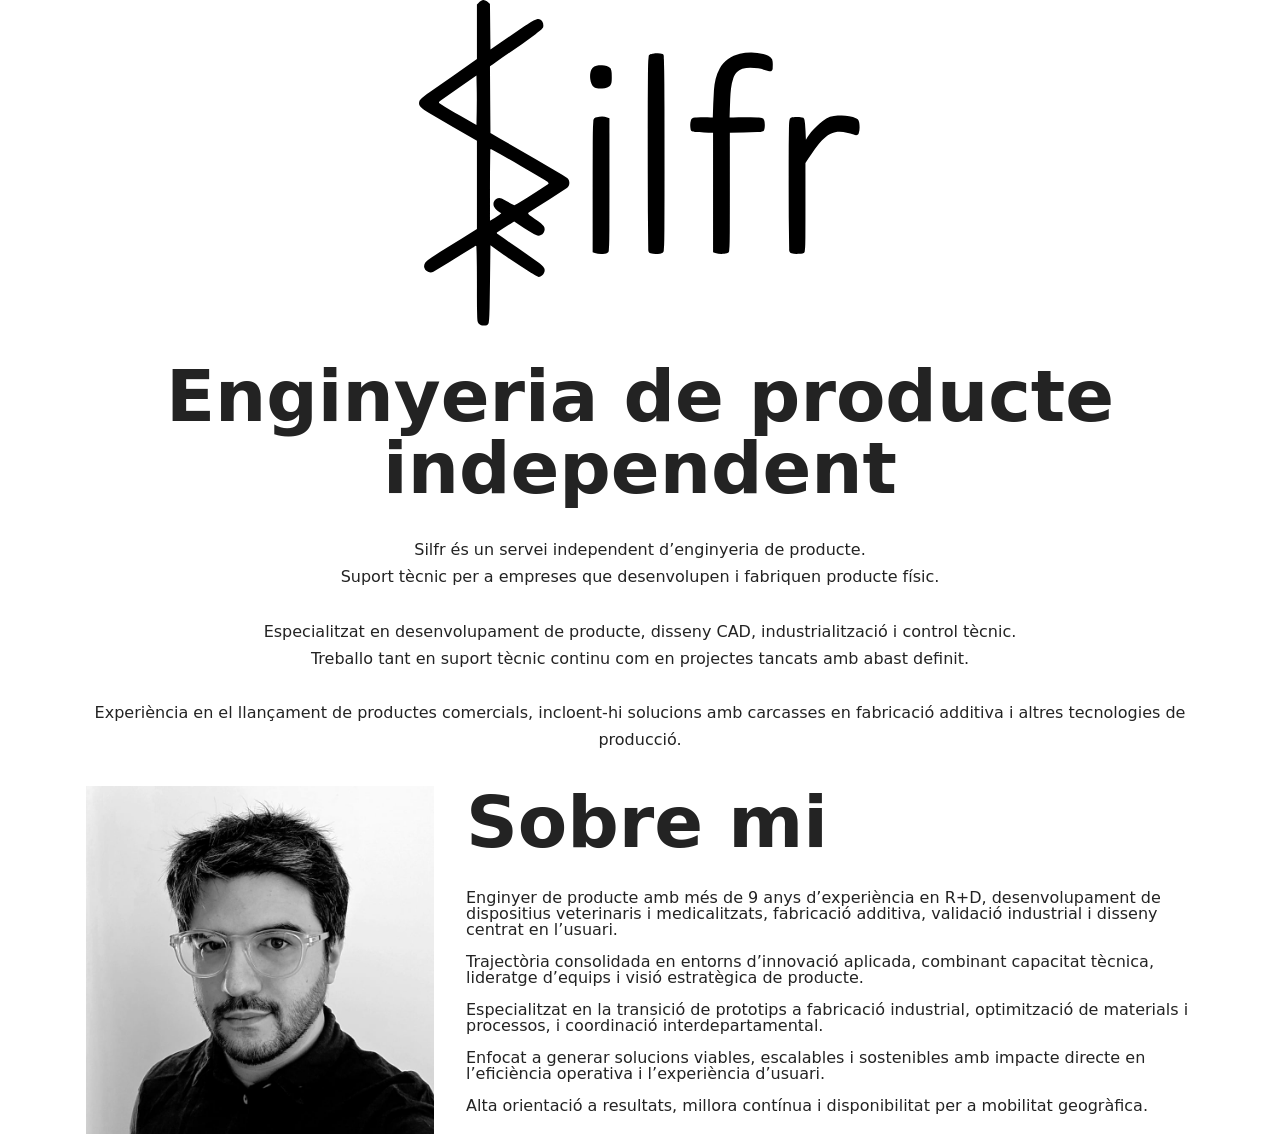
==== commit 404dbcbb: "Update cat.html correcciones para SEO, codigo reescrito por ChatGPT" ====
--- a/cat.html
+++ b/cat.html
@@ -1,268 +1,93 @@
 <!DOCTYPE html>
-<html  >
+<html>
 <head>
-  <!-- Site made with Mobirise Website Builder v6.1.12, https://mobirise.com -->
   <meta charset="UTF-8">
   <meta http-equiv="X-UA-Compatible" content="IE=edge">
-  <meta name="generator" content="Mobirise v6.1.12, mobirise.com">
+  <meta name="generator" content="Mobirise v6.1.12">
   <meta name="viewport" content="width=device-width, initial-scale=1, minimum-scale=1">
   <link rel="shortcut icon" href="assets/images/silfr-onlylogo-plane.svg" type="image/x-icon">
-  <meta name="description" content="">
-  
-  
-  <title>Silfr/cat</title>
-  <link rel="stylesheet" href="assets/web/assets/mobirise-icons2/mobirise2.css">
+
+  <!-- SEO Básico Silfr CA -->
+  <title>Enginyeria de producte independent | Disseny CAD i industrialització | Silfr</title>
+  <meta name="description" content="Servei independent d'enginyeria de producte. Desenvolupament, disseny CAD, industrialització i suport tècnic per a empreses que fabriquen producte físic.">
+  <meta name="author" content="Silfr">
+  <meta name="robots" content="index, follow">
+
+  <link rel="alternate" hreflang="es" href="https://silfr.es/" />
+  <link rel="alternate" hreflang="ca" href="https://silfr.es/cat.html" />
+  <link rel="alternate" hreflang="en" href="https://silfr.es/en.html" />
+  <link rel="alternate" hreflang="x-default" href="https://silfr.es/" />
+
   <link rel="stylesheet" href="assets/bootstrap/css/bootstrap.min.css">
-  <link rel="stylesheet" href="assets/animatecss/animate.css">
-  <link rel="stylesheet" href="assets/dropdown/css/style.css">
-  <link rel="stylesheet" href="assets/socicon/css/styles.css">
   <link rel="stylesheet" href="assets/theme/css/style.css">
-  <link rel="preload" href="https://fonts.googleapis.com/css?family=Carlito:400,400i,700,700i&display=swap" as="style" onload="this.onload=null;this.rel='stylesheet'">
-  <noscript><link rel="stylesheet" href="https://fonts.googleapis.com/css?family=Carlito:400,400i,700,700i&display=swap"></noscript>
-  <link rel="preload" as="style" href="assets/mobirise/css/mbr-additional.css?v=mjvefG"><link rel="stylesheet" href="assets/mobirise/css/mbr-additional.css?v=mjvefG" type="text/css">
+</head>
 
-  
-  
-  
-</head>
 <body>
-  
-  <section data-bs-version="5.1" class="menu menu2 cid-vcHYd82uU5" once="menu" id="menu02-2o">
-	
 
-	<nav class="navbar navbar-dropdown navbar-expand-lg">
-		<div class="container">
-			<div class="navbar-brand">
-				<span class="navbar-logo">
-					<a href="cat.html">
-						<img src="assets/images/font-ajust222.svg" alt="Mobirise Website Builder" style="height: 3.2rem;">
-					</a>
-				</span>
-				
-			</div>
-			<button class="navbar-toggler" type="button" data-toggle="collapse" data-bs-toggle="collapse" data-target="#navbarSupportedContent" data-bs-target="#navbarSupportedContent" aria-controls="navbarNavAltMarkup" aria-expanded="false" aria-label="Toggle navigation">
-				<div class="hamburger">
-					<span></span>
-					<span></span>
-					<span></span>
-					<span></span>
-				</div>
-			</button>
-			<div class="collapse navbar-collapse" id="navbarSupportedContent">
-				<ul class="navbar-nav nav-dropdown nav-right" data-app-modern-menu="true"><li class="nav-item">
-						<a class="nav-link link text-primary display-4" href="index.html#features04-w" aria-expanded="false">Serveis</a>
-					</li><li class="nav-item">
-						<a class="nav-link link text-primary display-4" href="index.html#header01-7">Sobre mi</a>
-					</li><li class="nav-item"><a class="nav-link link text-primary display-4" href="index.html#form02-1l">Contacte</a></li><li class="nav-item dropdown"><a class="nav-link link text-primary dropdown-toggle show display-4" href="index.html#form02-1l" data-toggle="dropdown-submenu" data-bs-toggle="dropdown" data-bs-auto-close="outside" aria-expanded="true">Idiomes</a><div class="dropdown-menu show" aria-labelledby="dropdown-564" data-bs-popper="none"><a class="text-primary show dropdown-item display-4" href="cat.html#header12-1r">CAT</a><a class="text-primary dropdown-item display-4" href="index.html#header12-1m">ES</a><a class="text-primary show dropdown-item display-4" href="en.html#header12-1x">EN</a></div></li></ul>
-				<div class="icons-menu">
-					<a class="iconfont-wrapper" href="mailto:antoni.barcelo@silfr.es">
-						<span class="p-2 mbr-iconfont mobi-mbri-letter mobi-mbri"></span>
-					</a>
-					<a class="iconfont-wrapper" href="http://www.linkedin.com/in/antoni-barcelo-b0272a47" target="_blank">
-						<span class="p-2 mbr-iconfont socicon-linkedin socicon"></span>
-					</a>
-					
-					
-				</div>
-				
-			</div>
-		</div>
-	</nav>
-</section>
-
-<section data-bs-version="5.1" class="header12 cid-vcHELeSYl9" id="header12-1r">
-  
-  
-
+<!-- HERO -->
+<section class="header12">
   <div class="text-center container">
     <div class="row mb-4 justify-content-center">
       <div class="col-12 col-md-5">
-        <img class="w-100" src="assets/images/silfr-logo-plane.svg" alt="Mobirise Website Builder">
+        <img class="w-100" src="assets/images/silfr-logo-plane.svg" alt="Silfr - Enginyeria de producte independent">
       </div>
     </div>
+
     <div class="row justify-content-center">
       <div class="col-md-12 content-head">
-        
-        <p class="mbr-text mbr-fonts-style mb-4 text-2">Silfr és un servei independent d’enginyeria de producte.<br>Suport tècnic per a empreses que desenvolupen i fabriquen producte físic.<br><br>Especialitzat en desenvolupament de producte, disseny CAD, industrialització i control tècnic.<br>Treballo tant en suport tècnic auxiliar com en projectes tancats amb abast definit.<br><br>Experiència en el llançament de productes comercials, incloent-hi solucions amb carcasses en fabricació additiva i altres tecnologies de producció.<br></p>
-        
+
+        <!-- H1 PRINCIPAL -->
+        <h1 class="mbr-section-title mbr-fonts-style mb-4 display-2">
+          <strong>Enginyeria de producte independent</strong>
+        </h1>
+
+        <p class="mbr-text mbr-fonts-style mb-4 text-2">
+          Silfr és un servei independent d’enginyeria de producte.<br>
+          Suport tècnic per a empreses que desenvolupen i fabriquen producte físic.<br><br>
+
+          Especialitzat en desenvolupament de producte, disseny CAD, industrialització i control tècnic.<br>
+          Treballo tant en suport tècnic continu com en projectes tancats amb abast definit.<br><br>
+
+          Experiència en el llançament de productes comercials, incloent-hi solucions amb carcasses en fabricació additiva i altres tecnologies de producció.
+        </p>
+
       </div>
     </div>
   </div>
 </section>
 
-<section data-bs-version="5.1" class="features4 cid-vcHELf8ri3" id="features04-1s">
-	
-	
-	<div class="container">
-		<div class="row justify-content-center">
-			<div class="col-12 content-head">
-				<div class="mbr-section-head mb-5">
-					<h4 class="mbr-section-title mbr-fonts-style align-center mb-0 display-2"><strong>Serveis</strong></h4>
-					<h5 class="mbr-section-subtitle mbr-fonts-style align-center mb-0 mt-4 text-2">Suport tècnic integral en desenvolupament i industrialització.</h5>
-					
-				</div>
-			</div>
-		</div>
-		<div class="row">
-			<div class="item features-image col-12 col-md-6 col-lg-3">
-				<div class="item-wrapper">
-					<div class="item-img">
-						<img src="assets/images/gemini-generated-image-cxtwbecxtwbecxtw-596x445.png" alt="Mobirise Website Builder" data-slide-to="0" data-bs-slide-to="0">
-					</div>
-					<div class="item-content">
-						<h4 class="item-title mbr-fonts-style display-5"><strong>Disseny CAD</strong><strong><br></strong></h4>
-						
-						<p class="mbr-text mbr-fonts-style display-7"><strong>
-							Desenvolupament de producte desde zero</strong><br><br>Modelat 3D, peces per a injecció, impressió 3D industrial i mecanitzat.<br>Plànols tècnics per a fabricació i validació.<br>
-						</p>
-						
-					</div>
+<!-- SOBRE MI -->
+<section class="header1">
+  <div class="container">
+    <div class="row justify-content-center">
+      <div class="col-12 col-md-12 col-lg-4 image-wrapper">
+        <img class="w-100" src="assets/images/foto20perfil2-816x816.jpg" alt="Enginyer de producte">
+      </div>
 
-				</div>
-			</div>
-			<div class="item features-image col-12 col-md-6 col-lg-3">
-				<div class="item-wrapper">
-					<div class="item-img">
-						<img src="assets/images/gemini-generated-image-8zn4rp8zn4rp8zn4-596x445.png" alt="Mobirise Website Builder" data-slide-to="1" data-bs-slide-to="1">
-					</div>
-					<div class="item-content">
-						<h4 class="item-title mbr-fonts-style display-5"><strong>Gestió de Projectes</strong></h4>
-						
-						<p class="mbr-text mbr-fonts-style display-7"><strong>
-							Control tècnic i estratègic</strong><br><br>Planificació, costos i seguiment de fites.<br>Avaluació de KPIs i ajust d’objectius realistes.<br>
-						</p>
-						
-					</div>
-				</div>
-			</div>
-			<div class="item features-image col-12 col-md-6 col-lg-3">
-				<div class="item-wrapper">
-					<div class="item-img">
-						<img src="assets/images/gemini-generated-image-hqnxovhqnxovhqnx-1-596x445.png" alt="Mobirise Website Builder" data-slide-to="2" data-bs-slide-to="2">
-					</div>
-					<div class="item-content">
-						<h4 class="item-title mbr-fonts-style display-5">
-							<strong>Industrializació</strong></h4>
-						
-						<p class="mbr-text mbr-fonts-style display-7"><strong>
-							De prototip a producció real</strong><br><br>Coordinació amb proveïdors, definició de criteris de qualitat i revisió de les primeres sèries.<br>Assegurant que el que s’ha dissenyat es fabrica correctament.<br>
-						</p>
-						
-					</div>
-				</div>
-			</div><div class="item features-image col-12 col-md-6 col-lg-3">
-				<div class="item-wrapper">
-					<div class="item-img">
-						<img src="assets/images/gemini-generated-image-jeqh7yjeqh7yjeqh-596x445.png" alt="Mobirise Website Builder" data-slide-to="3" data-bs-slide-to="3">
-					</div>
-					<div class="item-content">
-						<h4 class="item-title mbr-fonts-style display-5"><strong>Anàlisis Tècnic</strong></h4>
-						
-						<p class="mbr-text mbr-fonts-style display-7"><strong>
-							Detecció i resolució de problemes</strong><br><br>Avaluació de defectes en productes o línies.<br>Especial atenció a materials, friccions i estanquitat.<br>
-						</p>
-						
-					</div>
-				</div>
-			</div>
-		</div>
-	</div>
+      <div class="col-12 col-lg col-md-12">
+        <div class="text-wrapper align-left">
+
+          <h2 class="mbr-section-title mbr-fonts-style mb-4 display-2">
+            <strong>Sobre mi</strong>
+          </h2>
+
+          <p class="mbr-text mbr-fonts-style mb-4 display-7">
+            Enginyer de producte amb més de 9 anys d’experiència en R+D, desenvolupament de dispositius veterinaris i medicalitzats, fabricació additiva, validació industrial i disseny centrat en l’usuari.<br><br>
+
+            Trajectòria consolidada en entorns d’innovació aplicada, combinant capacitat tècnica, lideratge d’equips i visió estratègica de producte.<br><br>
+
+            Especialitzat en la transició de prototips a fabricació industrial, optimització de materials i processos, i coordinació interdepartamental.<br><br>
+
+            Enfocat a generar solucions viables, escalables i sostenibles amb impacte directe en l’eficiència operativa i l’experiència d’usuari.<br><br>
+
+            Alta orientació a resultats, millora contínua i disponibilitat per a mobilitat geogràfica.
+          </p>
+
+        </div>
+      </div>
+    </div>
+  </div>
 </section>
 
-<section data-bs-version="5.1" class="header1 cid-vcHELfFLIK mbr-fullscreen" id="header01-1t">
-	
-
-	
-	
-
-	<div class="container">
-		<div class="row justify-content-center">
-			<div class="col-12 col-md-12 col-lg-4 image-wrapper">
-				<img class="w-100" src="assets/images/foto20perfil2-816x816.jpg" alt="Mobirise Website Builder">
-			</div>
-			<div class="col-12 col-lg col-md-12">
-				<div class="text-wrapper align-left">
-					<h1 class="mbr-section-title mbr-fonts-style mb-4 display-2"><strong>Sobre mi</strong></h1>
-					<p class="mbr-text mbr-fonts-style mb-4 display-7">Enginyer de producte amb més de 9 anys d’experiència en R+D, desenvolupament de dispositius veterinaris i medicalitzats, fabricació additiva, validació industrial i disseny centrat en l’usuari.<br><br>Trajectòria consolidada en entorns d’innovació aplicada, combinant capacitat tècnica, lideratge d’equips i visió estratègica de producte.<br><br>Especialitzat en la transició de prototips a fabricació industrial, optimització de materials i processos, i coordinació interdepartamental (R+D, Qualitat, Producció, Compres, Servei Tècnic, Màrqueting).<br><br>Enfocat a generar solucions viables, escalables i sostenibles amb impacte directe en l’eficiència operativa i l’experiència d’usuari.<br><br>Alta orientació a resultats, millora contínua i disponibilitat per a mobilitat geogràfica.<br></p>
-					
-				</div>
-			</div>
-		</div>
-	</div>
-</section>
-
-<section data-bs-version="5.1" class="form5 cid-vcHELfXxtQ" id="form02-1u">
-    
-    
-    <div class="container">
-        <div class="row justify-content-center">
-            <div class="col-12 content-head">
-                <div class="mbr-section-head mb-5">
-                    <h3 class="mbr-section-title mbr-fonts-style align-center mb-0 display-2"><strong>Formulari de contacte</strong></h3>
-                    
-                </div>
-            </div>
-        </div>
-        <div class="row justify-content-center">
-            <div class="col-lg-8 mx-auto mbr-form" data-form-type="formoid">
-                <form action="https://mobirise.eu/" method="POST" class="mbr-form form-with-styler" data-form-title="Form Name"><input type="hidden" name="email" data-form-email="true" value="u2guwZHVxbrTizLQRSrSQjIVv+C+gRBmf6ZkLEzYRh39xIsMg+pBIZSwRpJbSUTkfIEVRvsRVTnxI6UYv6h1LEioW4yj2rSGLhSfQrLl8yulAkLx6+XIuxnh8Rd7xoOy">
-                    <div class="row">
-                        <div hidden="hidden" data-form-alert="" class="alert alert-success col-12">Gracies por contactar!</div>
-                        <div hidden="hidden" data-form-alert-danger="" class="alert alert-danger col-12">
-                            Oops...! some problem!
-                        </div>
-                    </div>
-                    <div class="dragArea row">
-                        <div class="col-md col-sm-12 form-group mb-3" data-for="name">
-                            <input type="text" name="name" placeholder="Nom" data-form-field="name" class="form-control" value="" id="name-form02-1u">
-                        </div>
-                        <div class="col-md col-sm-12 form-group mb-3" data-for="email">
-                            <input type="email" name="email" placeholder="Correu" data-form-field="email" class="form-control" value="" id="email-form02-1u">
-                        </div>
-                        <div class="col-12 form-group mb-3" data-for="phone">
-                            <input type="tel" name="phone" placeholder="Telefon" data-form-field="phone" class="form-control" value="" id="phone-form02-1u">
-                        </div>
-                        <div class="col-12 form-group mb-3" data-for="textarea">
-                            <textarea name="textarea" placeholder="Missatge" data-form-field="textarea" class="form-control" id="textarea-form02-1u"></textarea>
-                        </div>
-                        <div class="col-lg-12 col-md-12 col-sm-12 align-center mbr-section-btn"><button type="submit" class="btn btn-primary display-7">Send message</button></div>
-                    </div>
-                </form>
-            </div>
-        </div>
-    </div>
-</section>
-
-<section data-bs-version="5.1" class="footer1 programm5 cid-vcHELgcjSX" once="footers" id="footer03-1v">
-
-        
-
-    
-
-    <div class="container">
-        <div class="row">
-
-            
-
-            <div class="col-12">
-                <div class="social-row">
-                    <div class="soc-item">
-                        <a href="http://www.linkedin.com/in/antoni-barcelo-b0272a47" target="_blank">
-                            <span class="mbr-iconfont display-7 socicon-linkedin socicon"></span>
-                        </a>
-                    </div>
-                    
-                    
-                    
-                    
-                </div>
-            </div>
-            
-        </div>
-    </div>
-</section><section class="display-7" style="padding: 0;align-items: center;justify-content: center;flex-wrap: wrap;    align-content: center;display: flex;position: relative;height: 4rem;"><a href="https://mobiri.se/" style="flex: 1 1;height: 4rem;position: absolute;width: 100%;z-index: 1;"><img alt="" style="height: 4rem;" src="[data-uri]"></a><p style="margin: 0;text-align: center;" class="display-7">&#8204;</p><a style="z-index:1" href="https://mobirise.com/drag-drop-website-builder.html">Drag and Drop Website Builder</a></section><script src="assets/bootstrap/js/bootstrap.bundle.min.js"></script>  <script src="assets/smoothscroll/smooth-scroll.js"></script>  <script src="assets/ytplayer/index.js"></script>  <script src="assets/dropdown/js/navbar-dropdown.js"></script>  <script src="assets/theme/js/script.js"></script>  <script src="assets/formoid/formoid.min.js"></script>  
-  
-  
-  <input name="animation" type="hidden">
-  </body>
-</html>+</body>
+</html>
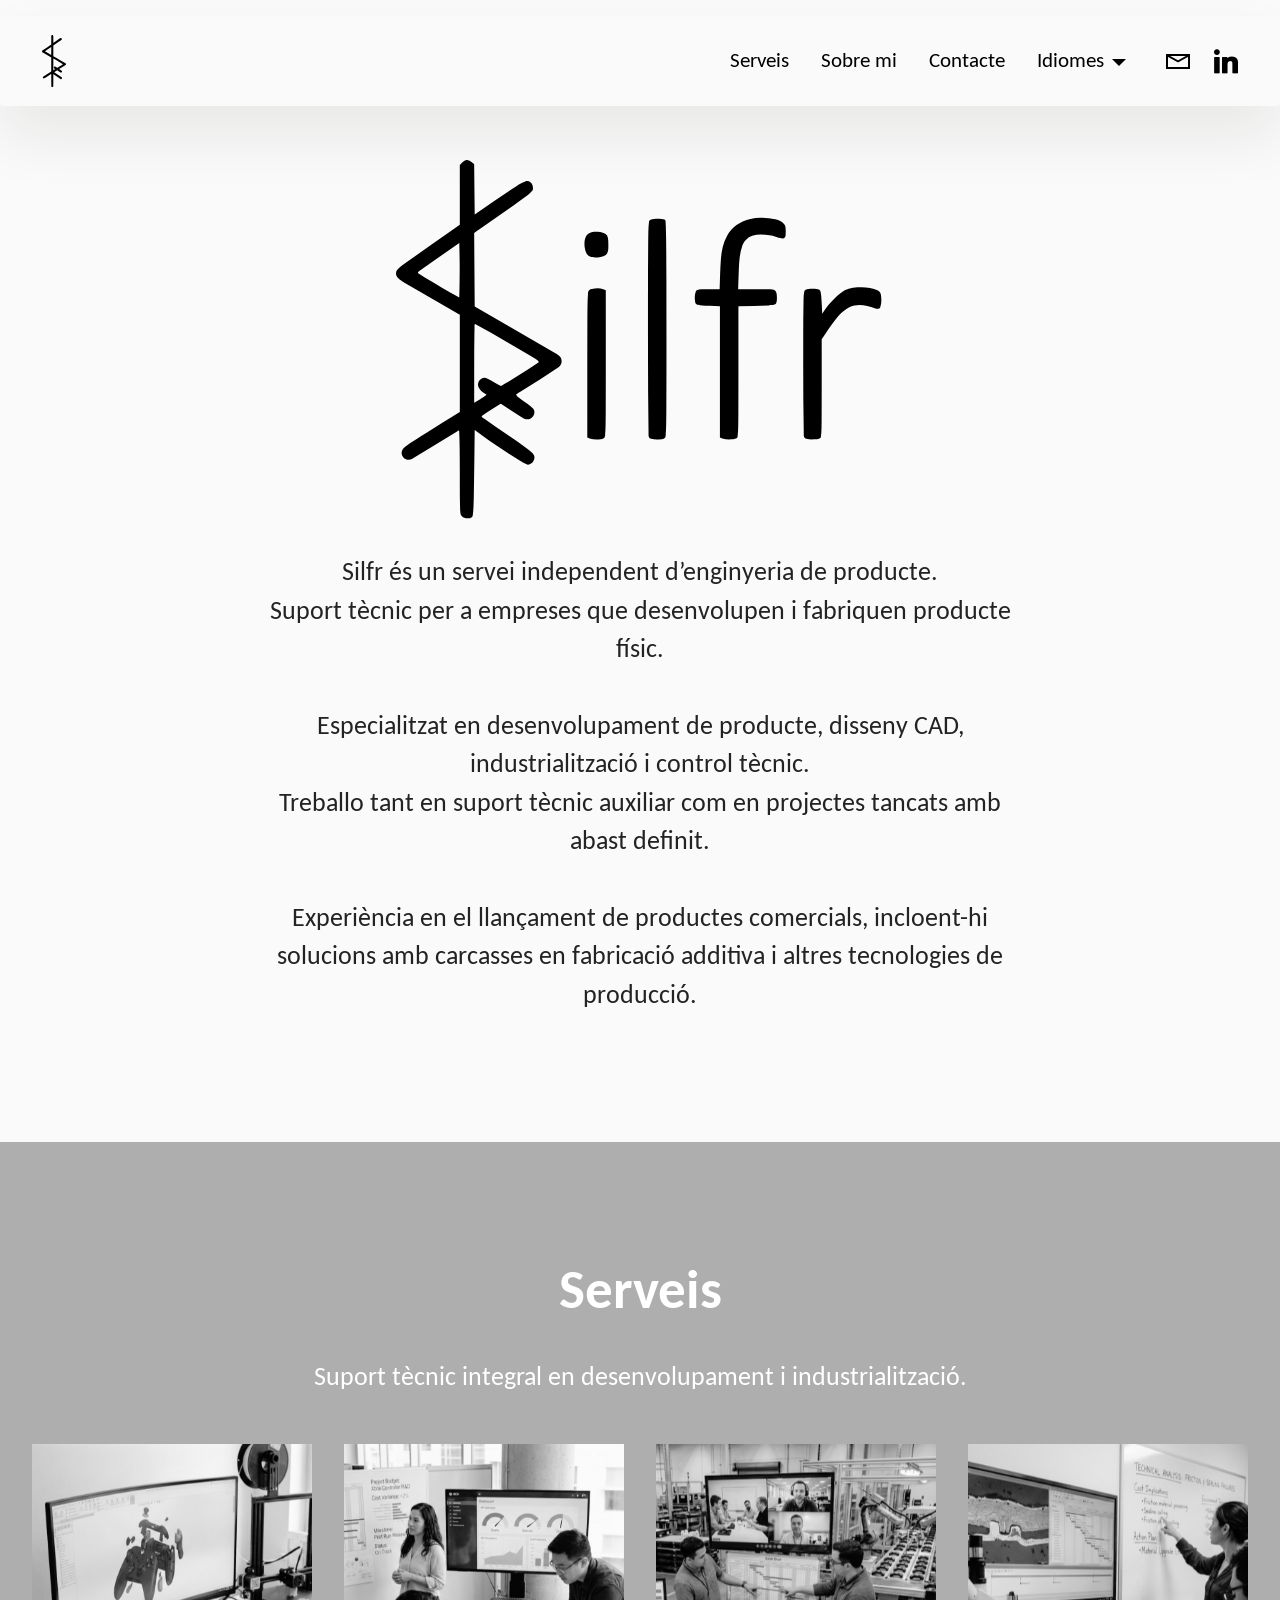
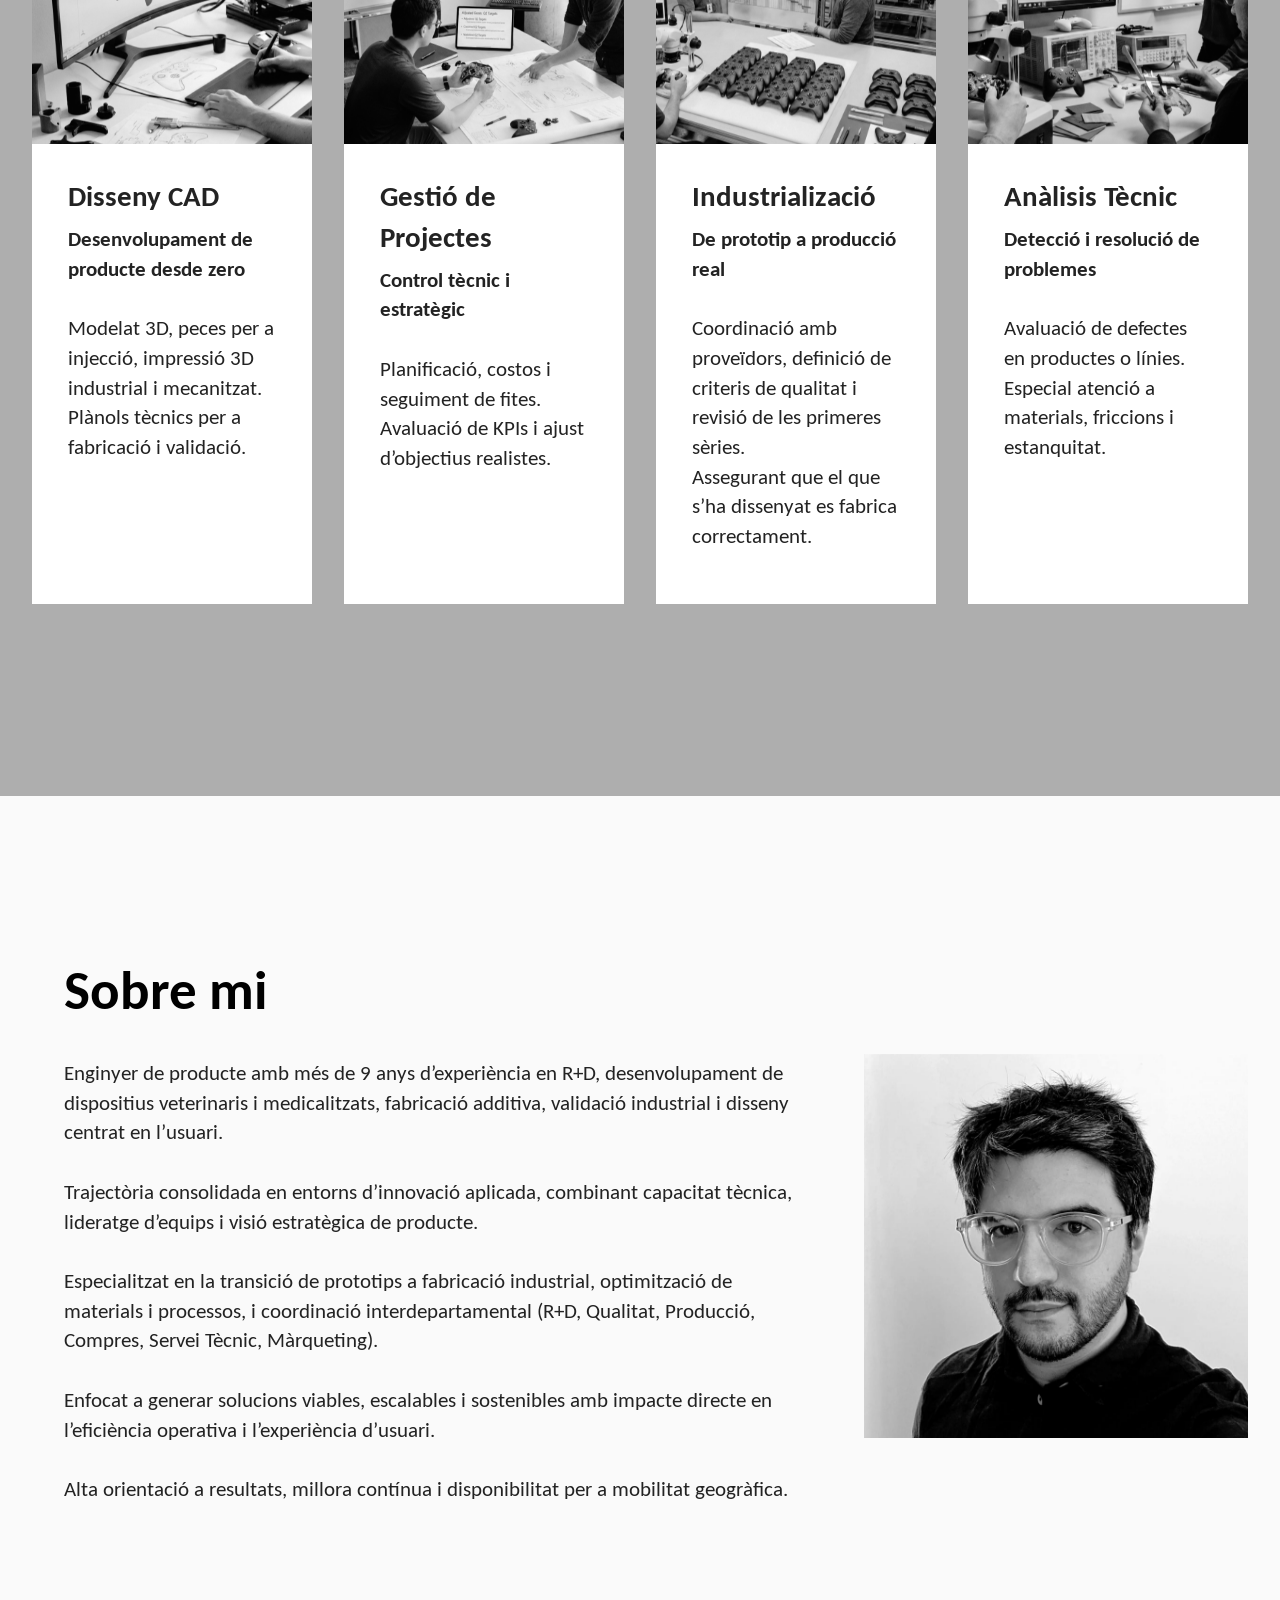
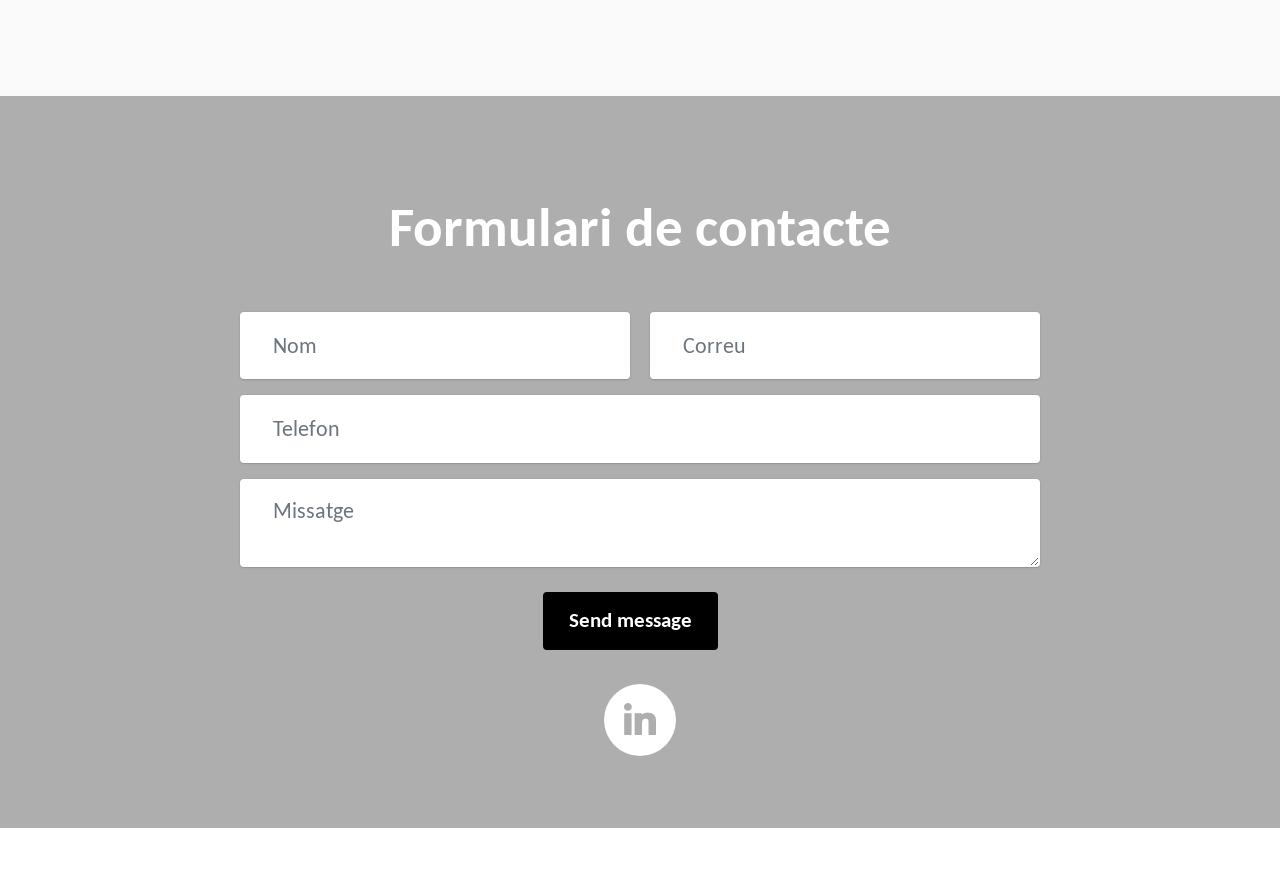
==== commit 2c1b42e7: "1.1.3 volviendo a cargar la version anterior porque ChatGPT ha roto muchas cosas" ====
--- a/cat.html
+++ b/cat.html
@@ -1,93 +1,268 @@
 <!DOCTYPE html>
-<html>
+<html  >
 <head>
+  <!-- Site made with Mobirise Website Builder v6.1.12, https://mobirise.com -->
   <meta charset="UTF-8">
   <meta http-equiv="X-UA-Compatible" content="IE=edge">
-  <meta name="generator" content="Mobirise v6.1.12">
+  <meta name="generator" content="Mobirise v6.1.12, mobirise.com">
   <meta name="viewport" content="width=device-width, initial-scale=1, minimum-scale=1">
   <link rel="shortcut icon" href="assets/images/silfr-onlylogo-plane.svg" type="image/x-icon">
-
-  <!-- SEO Básico Silfr CA -->
-  <title>Enginyeria de producte independent | Disseny CAD i industrialització | Silfr</title>
-  <meta name="description" content="Servei independent d'enginyeria de producte. Desenvolupament, disseny CAD, industrialització i suport tècnic per a empreses que fabriquen producte físic.">
-  <meta name="author" content="Silfr">
-  <meta name="robots" content="index, follow">
-
-  <link rel="alternate" hreflang="es" href="https://silfr.es/" />
-  <link rel="alternate" hreflang="ca" href="https://silfr.es/cat.html" />
-  <link rel="alternate" hreflang="en" href="https://silfr.es/en.html" />
-  <link rel="alternate" hreflang="x-default" href="https://silfr.es/" />
-
+  <meta name="description" content="">
+  
+  
+  <title>Silfr/cat</title>
+  <link rel="stylesheet" href="assets/web/assets/mobirise-icons2/mobirise2.css">
   <link rel="stylesheet" href="assets/bootstrap/css/bootstrap.min.css">
+  <link rel="stylesheet" href="assets/animatecss/animate.css">
+  <link rel="stylesheet" href="assets/dropdown/css/style.css">
+  <link rel="stylesheet" href="assets/socicon/css/styles.css">
   <link rel="stylesheet" href="assets/theme/css/style.css">
+  <link rel="preload" href="https://fonts.googleapis.com/css?family=Carlito:400,400i,700,700i&display=swap" as="style" onload="this.onload=null;this.rel='stylesheet'">
+  <noscript><link rel="stylesheet" href="https://fonts.googleapis.com/css?family=Carlito:400,400i,700,700i&display=swap"></noscript>
+  <link rel="preload" as="style" href="assets/mobirise/css/mbr-additional.css?v=mjvefG"><link rel="stylesheet" href="assets/mobirise/css/mbr-additional.css?v=mjvefG" type="text/css">
+
+  
+  
+  
 </head>
-
 <body>
-
-<!-- HERO -->
-<section class="header12">
+  
+  <section data-bs-version="5.1" class="menu menu2 cid-vcHYd82uU5" once="menu" id="menu02-2o">
+	
+
+	<nav class="navbar navbar-dropdown navbar-expand-lg">
+		<div class="container">
+			<div class="navbar-brand">
+				<span class="navbar-logo">
+					<a href="cat.html">
+						<img src="assets/images/font-ajust222.svg" alt="Mobirise Website Builder" style="height: 3.2rem;">
+					</a>
+				</span>
+				
+			</div>
+			<button class="navbar-toggler" type="button" data-toggle="collapse" data-bs-toggle="collapse" data-target="#navbarSupportedContent" data-bs-target="#navbarSupportedContent" aria-controls="navbarNavAltMarkup" aria-expanded="false" aria-label="Toggle navigation">
+				<div class="hamburger">
+					<span></span>
+					<span></span>
+					<span></span>
+					<span></span>
+				</div>
+			</button>
+			<div class="collapse navbar-collapse" id="navbarSupportedContent">
+				<ul class="navbar-nav nav-dropdown nav-right" data-app-modern-menu="true"><li class="nav-item">
+						<a class="nav-link link text-primary display-4" href="index.html#features04-w" aria-expanded="false">Serveis</a>
+					</li><li class="nav-item">
+						<a class="nav-link link text-primary display-4" href="index.html#header01-7">Sobre mi</a>
+					</li><li class="nav-item"><a class="nav-link link text-primary display-4" href="index.html#form02-1l">Contacte</a></li><li class="nav-item dropdown"><a class="nav-link link text-primary dropdown-toggle show display-4" href="index.html#form02-1l" data-toggle="dropdown-submenu" data-bs-toggle="dropdown" data-bs-auto-close="outside" aria-expanded="true">Idiomes</a><div class="dropdown-menu show" aria-labelledby="dropdown-564" data-bs-popper="none"><a class="text-primary show dropdown-item display-4" href="cat.html#header12-1r">CAT</a><a class="text-primary dropdown-item display-4" href="index.html#header12-1m">ES</a><a class="text-primary show dropdown-item display-4" href="en.html#header12-1x">EN</a></div></li></ul>
+				<div class="icons-menu">
+					<a class="iconfont-wrapper" href="mailto:antoni.barcelo@silfr.es">
+						<span class="p-2 mbr-iconfont mobi-mbri-letter mobi-mbri"></span>
+					</a>
+					<a class="iconfont-wrapper" href="http://www.linkedin.com/in/antoni-barcelo-b0272a47" target="_blank">
+						<span class="p-2 mbr-iconfont socicon-linkedin socicon"></span>
+					</a>
+					
+					
+				</div>
+				
+			</div>
+		</div>
+	</nav>
+</section>
+
+<section data-bs-version="5.1" class="header12 cid-vcHELeSYl9" id="header12-1r">
+  
+  
+
   <div class="text-center container">
     <div class="row mb-4 justify-content-center">
       <div class="col-12 col-md-5">
-        <img class="w-100" src="assets/images/silfr-logo-plane.svg" alt="Silfr - Enginyeria de producte independent">
+        <img class="w-100" src="assets/images/silfr-logo-plane.svg" alt="Mobirise Website Builder">
       </div>
     </div>
-
     <div class="row justify-content-center">
       <div class="col-md-12 content-head">
-
-        <!-- H1 PRINCIPAL -->
-        <h1 class="mbr-section-title mbr-fonts-style mb-4 display-2">
-          <strong>Enginyeria de producte independent</strong>
-        </h1>
-
-        <p class="mbr-text mbr-fonts-style mb-4 text-2">
-          Silfr és un servei independent d’enginyeria de producte.<br>
-          Suport tècnic per a empreses que desenvolupen i fabriquen producte físic.<br><br>
-
-          Especialitzat en desenvolupament de producte, disseny CAD, industrialització i control tècnic.<br>
-          Treballo tant en suport tècnic continu com en projectes tancats amb abast definit.<br><br>
-
-          Experiència en el llançament de productes comercials, incloent-hi solucions amb carcasses en fabricació additiva i altres tecnologies de producció.
-        </p>
-
+        
+        <p class="mbr-text mbr-fonts-style mb-4 text-2">Silfr és un servei independent d’enginyeria de producte.<br>Suport tècnic per a empreses que desenvolupen i fabriquen producte físic.<br><br>Especialitzat en desenvolupament de producte, disseny CAD, industrialització i control tècnic.<br>Treballo tant en suport tècnic auxiliar com en projectes tancats amb abast definit.<br><br>Experiència en el llançament de productes comercials, incloent-hi solucions amb carcasses en fabricació additiva i altres tecnologies de producció.<br></p>
+        
       </div>
     </div>
   </div>
 </section>
 
-<!-- SOBRE MI -->
-<section class="header1">
-  <div class="container">
-    <div class="row justify-content-center">
-      <div class="col-12 col-md-12 col-lg-4 image-wrapper">
-        <img class="w-100" src="assets/images/foto20perfil2-816x816.jpg" alt="Enginyer de producte">
-      </div>
-
-      <div class="col-12 col-lg col-md-12">
-        <div class="text-wrapper align-left">
-
-          <h2 class="mbr-section-title mbr-fonts-style mb-4 display-2">
-            <strong>Sobre mi</strong>
-          </h2>
-
-          <p class="mbr-text mbr-fonts-style mb-4 display-7">
-            Enginyer de producte amb més de 9 anys d’experiència en R+D, desenvolupament de dispositius veterinaris i medicalitzats, fabricació additiva, validació industrial i disseny centrat en l’usuari.<br><br>
-
-            Trajectòria consolidada en entorns d’innovació aplicada, combinant capacitat tècnica, lideratge d’equips i visió estratègica de producte.<br><br>
-
-            Especialitzat en la transició de prototips a fabricació industrial, optimització de materials i processos, i coordinació interdepartamental.<br><br>
-
-            Enfocat a generar solucions viables, escalables i sostenibles amb impacte directe en l’eficiència operativa i l’experiència d’usuari.<br><br>
-
-            Alta orientació a resultats, millora contínua i disponibilitat per a mobilitat geogràfica.
-          </p>
-
+<section data-bs-version="5.1" class="features4 cid-vcHELf8ri3" id="features04-1s">
+	
+	
+	<div class="container">
+		<div class="row justify-content-center">
+			<div class="col-12 content-head">
+				<div class="mbr-section-head mb-5">
+					<h4 class="mbr-section-title mbr-fonts-style align-center mb-0 display-2"><strong>Serveis</strong></h4>
+					<h5 class="mbr-section-subtitle mbr-fonts-style align-center mb-0 mt-4 text-2">Suport tècnic integral en desenvolupament i industrialització.</h5>
+					
+				</div>
+			</div>
+		</div>
+		<div class="row">
+			<div class="item features-image col-12 col-md-6 col-lg-3">
+				<div class="item-wrapper">
+					<div class="item-img">
+						<img src="assets/images/gemini-generated-image-cxtwbecxtwbecxtw-596x445.png" alt="Mobirise Website Builder" data-slide-to="0" data-bs-slide-to="0">
+					</div>
+					<div class="item-content">
+						<h4 class="item-title mbr-fonts-style display-5"><strong>Disseny CAD</strong><strong><br></strong></h4>
+						
+						<p class="mbr-text mbr-fonts-style display-7"><strong>
+							Desenvolupament de producte desde zero</strong><br><br>Modelat 3D, peces per a injecció, impressió 3D industrial i mecanitzat.<br>Plànols tècnics per a fabricació i validació.<br>
+						</p>
+						
+					</div>
+
+				</div>
+			</div>
+			<div class="item features-image col-12 col-md-6 col-lg-3">
+				<div class="item-wrapper">
+					<div class="item-img">
+						<img src="assets/images/gemini-generated-image-8zn4rp8zn4rp8zn4-596x445.png" alt="Mobirise Website Builder" data-slide-to="1" data-bs-slide-to="1">
+					</div>
+					<div class="item-content">
+						<h4 class="item-title mbr-fonts-style display-5"><strong>Gestió de Projectes</strong></h4>
+						
+						<p class="mbr-text mbr-fonts-style display-7"><strong>
+							Control tècnic i estratègic</strong><br><br>Planificació, costos i seguiment de fites.<br>Avaluació de KPIs i ajust d’objectius realistes.<br>
+						</p>
+						
+					</div>
+				</div>
+			</div>
+			<div class="item features-image col-12 col-md-6 col-lg-3">
+				<div class="item-wrapper">
+					<div class="item-img">
+						<img src="assets/images/gemini-generated-image-hqnxovhqnxovhqnx-1-596x445.png" alt="Mobirise Website Builder" data-slide-to="2" data-bs-slide-to="2">
+					</div>
+					<div class="item-content">
+						<h4 class="item-title mbr-fonts-style display-5">
+							<strong>Industrializació</strong></h4>
+						
+						<p class="mbr-text mbr-fonts-style display-7"><strong>
+							De prototip a producció real</strong><br><br>Coordinació amb proveïdors, definició de criteris de qualitat i revisió de les primeres sèries.<br>Assegurant que el que s’ha dissenyat es fabrica correctament.<br>
+						</p>
+						
+					</div>
+				</div>
+			</div><div class="item features-image col-12 col-md-6 col-lg-3">
+				<div class="item-wrapper">
+					<div class="item-img">
+						<img src="assets/images/gemini-generated-image-jeqh7yjeqh7yjeqh-596x445.png" alt="Mobirise Website Builder" data-slide-to="3" data-bs-slide-to="3">
+					</div>
+					<div class="item-content">
+						<h4 class="item-title mbr-fonts-style display-5"><strong>Anàlisis Tècnic</strong></h4>
+						
+						<p class="mbr-text mbr-fonts-style display-7"><strong>
+							Detecció i resolució de problemes</strong><br><br>Avaluació de defectes en productes o línies.<br>Especial atenció a materials, friccions i estanquitat.<br>
+						</p>
+						
+					</div>
+				</div>
+			</div>
+		</div>
+	</div>
+</section>
+
+<section data-bs-version="5.1" class="header1 cid-vcHELfFLIK mbr-fullscreen" id="header01-1t">
+	
+
+	
+	
+
+	<div class="container">
+		<div class="row justify-content-center">
+			<div class="col-12 col-md-12 col-lg-4 image-wrapper">
+				<img class="w-100" src="assets/images/foto20perfil2-816x816.jpg" alt="Mobirise Website Builder">
+			</div>
+			<div class="col-12 col-lg col-md-12">
+				<div class="text-wrapper align-left">
+					<h1 class="mbr-section-title mbr-fonts-style mb-4 display-2"><strong>Sobre mi</strong></h1>
+					<p class="mbr-text mbr-fonts-style mb-4 display-7">Enginyer de producte amb més de 9 anys d’experiència en R+D, desenvolupament de dispositius veterinaris i medicalitzats, fabricació additiva, validació industrial i disseny centrat en l’usuari.<br><br>Trajectòria consolidada en entorns d’innovació aplicada, combinant capacitat tècnica, lideratge d’equips i visió estratègica de producte.<br><br>Especialitzat en la transició de prototips a fabricació industrial, optimització de materials i processos, i coordinació interdepartamental (R+D, Qualitat, Producció, Compres, Servei Tècnic, Màrqueting).<br><br>Enfocat a generar solucions viables, escalables i sostenibles amb impacte directe en l’eficiència operativa i l’experiència d’usuari.<br><br>Alta orientació a resultats, millora contínua i disponibilitat per a mobilitat geogràfica.<br></p>
+					
+				</div>
+			</div>
+		</div>
+	</div>
+</section>
+
+<section data-bs-version="5.1" class="form5 cid-vcHELfXxtQ" id="form02-1u">
+    
+    
+    <div class="container">
+        <div class="row justify-content-center">
+            <div class="col-12 content-head">
+                <div class="mbr-section-head mb-5">
+                    <h3 class="mbr-section-title mbr-fonts-style align-center mb-0 display-2"><strong>Formulari de contacte</strong></h3>
+                    
+                </div>
+            </div>
         </div>
-      </div>
-    </div>
-  </div>
-</section>
-
-</body>
-</html>
+        <div class="row justify-content-center">
+            <div class="col-lg-8 mx-auto mbr-form" data-form-type="formoid">
+                <form action="https://mobirise.eu/" method="POST" class="mbr-form form-with-styler" data-form-title="Form Name"><input type="hidden" name="email" data-form-email="true" value="u2guwZHVxbrTizLQRSrSQjIVv+C+gRBmf6ZkLEzYRh39xIsMg+pBIZSwRpJbSUTkfIEVRvsRVTnxI6UYv6h1LEioW4yj2rSGLhSfQrLl8yulAkLx6+XIuxnh8Rd7xoOy">
+                    <div class="row">
+                        <div hidden="hidden" data-form-alert="" class="alert alert-success col-12">Gracies por contactar!</div>
+                        <div hidden="hidden" data-form-alert-danger="" class="alert alert-danger col-12">
+                            Oops...! some problem!
+                        </div>
+                    </div>
+                    <div class="dragArea row">
+                        <div class="col-md col-sm-12 form-group mb-3" data-for="name">
+                            <input type="text" name="name" placeholder="Nom" data-form-field="name" class="form-control" value="" id="name-form02-1u">
+                        </div>
+                        <div class="col-md col-sm-12 form-group mb-3" data-for="email">
+                            <input type="email" name="email" placeholder="Correu" data-form-field="email" class="form-control" value="" id="email-form02-1u">
+                        </div>
+                        <div class="col-12 form-group mb-3" data-for="phone">
+                            <input type="tel" name="phone" placeholder="Telefon" data-form-field="phone" class="form-control" value="" id="phone-form02-1u">
+                        </div>
+                        <div class="col-12 form-group mb-3" data-for="textarea">
+                            <textarea name="textarea" placeholder="Missatge" data-form-field="textarea" class="form-control" id="textarea-form02-1u"></textarea>
+                        </div>
+                        <div class="col-lg-12 col-md-12 col-sm-12 align-center mbr-section-btn"><button type="submit" class="btn btn-primary display-7">Send message</button></div>
+                    </div>
+                </form>
+            </div>
+        </div>
+    </div>
+</section>
+
+<section data-bs-version="5.1" class="footer1 programm5 cid-vcHELgcjSX" once="footers" id="footer03-1v">
+
+        
+
+    
+
+    <div class="container">
+        <div class="row">
+
+            
+
+            <div class="col-12">
+                <div class="social-row">
+                    <div class="soc-item">
+                        <a href="http://www.linkedin.com/in/antoni-barcelo-b0272a47" target="_blank">
+                            <span class="mbr-iconfont display-7 socicon-linkedin socicon"></span>
+                        </a>
+                    </div>
+                    
+                    
+                    
+                    
+                </div>
+            </div>
+            
+        </div>
+    </div>
+</section><section class="display-7" style="padding: 0;align-items: center;justify-content: center;flex-wrap: wrap;    align-content: center;display: flex;position: relative;height: 4rem;"><a href="https://mobiri.se/" style="flex: 1 1;height: 4rem;position: absolute;width: 100%;z-index: 1;"><img alt="" style="height: 4rem;" src="[data-uri]"></a><p style="margin: 0;text-align: center;" class="display-7">&#8204;</p><a style="z-index:1" href="https://mobirise.com/drag-drop-website-builder.html">Drag and Drop Website Builder</a></section><script src="assets/bootstrap/js/bootstrap.bundle.min.js"></script>  <script src="assets/smoothscroll/smooth-scroll.js"></script>  <script src="assets/ytplayer/index.js"></script>  <script src="assets/dropdown/js/navbar-dropdown.js"></script>  <script src="assets/theme/js/script.js"></script>  <script src="assets/formoid/formoid.min.js"></script>  
+  
+  
+  <input name="animation" type="hidden">
+  </body>
+</html>
--- a/assets/web/assets/mobirise-icons2/mobirise2.css
+++ b/assets/web/assets/mobirise-icons2/mobirise2.css
@@ -0,0 +1,499 @@
+@font-face {
+  font-family: 'Moririse2';
+  font-display: swap;
+  src:  url('mobirise2.eot?f2bix4');
+  src:  url('mobirise2.eot?f2bix4#iefix') format('embedded-opentype'),
+    url('mobirise2.woff2?f2bix4') format('woff2'),
+    url('mobirise2.woff?f2bix4') format('woff'),
+    url('mobirise2.ttf?f2bix4') format('truetype'),
+    url('mobirise2.svg?f2bix4#mobirise2') format('svg');
+  font-weight: normal;
+  font-style: normal;
+}
+
+[class^="mobi-"], [class*=" mobi-"] {
+  /* use !important to prevent issues with browser extensions that change fonts */
+  font-family: 'Moririse2' !important;
+  speak: none;
+  font-style: normal;
+  font-weight: normal;
+  font-variant: normal;
+  text-transform: none;
+  line-height: 1;
+
+  /* Better Font Rendering =========== */
+  -webkit-font-smoothing: antialiased;
+  -moz-osx-font-smoothing: grayscale;
+}
+
+.mobi-mbri-add-submenu:before {
+  content: "\e900";
+}
+.mobi-mbri-alert:before {
+  content: "\e901";
+}
+.mobi-mbri-align-center:before {
+  content: "\e902";
+}
+.mobi-mbri-align-justify:before {
+  content: "\e903";
+}
+.mobi-mbri-align-left:before {
+  content: "\e904";
+}
+.mobi-mbri-align-right:before {
+  content: "\e905";
+}
+.mobi-mbri-android:before {
+  content: "\e906";
+}
+.mobi-mbri-apple:before {
+  content: "\e907";
+}
+.mobi-mbri-arrow-down:before {
+  content: "\e908";
+}
+.mobi-mbri-arrow-next:before {
+  content: "\e909";
+}
+.mobi-mbri-arrow-prev:before {
+  content: "\e90a";
+}
+.mobi-mbri-arrow-up:before {
+  content: "\e90b";
+}
+.mobi-mbri-bold:before {
+  content: "\e90c";
+}
+.mobi-mbri-bookmark:before {
+  content: "\e90d";
+}
+.mobi-mbri-bootstrap:before {
+  content: "\e90e";
+}
+.mobi-mbri-briefcase:before {
+  content: "\e90f";
+}
+.mobi-mbri-browse:before {
+  content: "\e910";
+}
+.mobi-mbri-bulleted-list:before {
+  content: "\e911";
+}
+.mobi-mbri-calendar:before {
+  content: "\e912";
+}
+.mobi-mbri-camera:before {
+  content: "\e913";
+}
+.mobi-mbri-cart-add:before {
+  content: "\e914";
+}
+.mobi-mbri-cart-full:before {
+  content: "\e915";
+}
+.mobi-mbri-cash:before {
+  content: "\e916";
+}
+.mobi-mbri-change-style:before {
+  content: "\e917";
+}
+.mobi-mbri-chat:before {
+  content: "\e918";
+}
+.mobi-mbri-clock:before {
+  content: "\e919";
+}
+.mobi-mbri-close:before {
+  content: "\e91a";
+}
+.mobi-mbri-cloud:before {
+  content: "\e91b";
+}
+.mobi-mbri-code:before {
+  content: "\e91c";
+}
+.mobi-mbri-contact-form:before {
+  content: "\e91d";
+}
+.mobi-mbri-credit-card:before {
+  content: "\e91e";
+}
+.mobi-mbri-cursor-click:before {
+  content: "\e91f";
+}
+.mobi-mbri-cust-feedback:before {
+  content: "\e920";
+}
+.mobi-mbri-database:before {
+  content: "\e921";
+}
+.mobi-mbri-delivery:before {
+  content: "\e922";
+}
+.mobi-mbri-desktop:before {
+  content: "\e923";
+}
+.mobi-mbri-devices:before {
+  content: "\e924";
+}
+.mobi-mbri-down:before {
+  content: "\e925";
+}
+.mobi-mbri-download-2:before {
+  content: "\e926";
+}
+.mobi-mbri-download:before {
+  content: "\e927";
+}
+.mobi-mbri-drag-n-drop-2:before {
+  content: "\e928";
+}
+.mobi-mbri-drag-n-drop:before {
+  content: "\e929";
+}
+.mobi-mbri-edit-2:before {
+  content: "\e92a";
+}
+.mobi-mbri-edit:before {
+  content: "\e92b";
+}
+.mobi-mbri-error:before {
+  content: "\e92c";
+}
+.mobi-mbri-extension:before {
+  content: "\e92d";
+}
+.mobi-mbri-features:before {
+  content: "\e92e";
+}
+.mobi-mbri-file:before {
+  content: "\e92f";
+}
+.mobi-mbri-flag:before {
+  content: "\e930";
+}
+.mobi-mbri-folder:before {
+  content: "\e931";
+}
+.mobi-mbri-gift:before {
+  content: "\e932";
+}
+.mobi-mbri-github:before {
+  content: "\e933";
+}
+.mobi-mbri-globe-2:before {
+  content: "\e934";
+}
+.mobi-mbri-globe:before {
+  content: "\e935";
+}
+.mobi-mbri-growing-chart:before {
+  content: "\e936";
+}
+.mobi-mbri-hearth:before {
+  content: "\e937";
+}
+.mobi-mbri-help:before {
+  content: "\e938";
+}
+.mobi-mbri-home:before {
+  content: "\e939";
+}
+.mobi-mbri-hot-cup:before {
+  content: "\e93a";
+}
+.mobi-mbri-idea:before {
+  content: "\e93b";
+}
+.mobi-mbri-image-gallery:before {
+  content: "\e93c";
+}
+.mobi-mbri-image-slider:before {
+  content: "\e93d";
+}
+.mobi-mbri-info:before {
+  content: "\e93e";
+}
+.mobi-mbri-italic:before {
+  content: "\e93f";
+}
+.mobi-mbri-key:before {
+  content: "\e940";
+}
+.mobi-mbri-laptop:before {
+  content: "\e941";
+}
+.mobi-mbri-layers:before {
+  content: "\e942";
+}
+.mobi-mbri-left-right:before {
+  content: "\e943";
+}
+.mobi-mbri-left:before {
+  content: "\e944";
+}
+.mobi-mbri-letter:before {
+  content: "\e945";
+}
+.mobi-mbri-like:before {
+  content: "\e946";
+}
+.mobi-mbri-link:before {
+  content: "\e947";
+}
+.mobi-mbri-lock:before {
+  content: "\e948";
+}
+.mobi-mbri-login:before {
+  content: "\e949";
+}
+.mobi-mbri-logout:before {
+  content: "\e94a";
+}
+.mobi-mbri-magic-stick:before {
+  content: "\e94b";
+}
+.mobi-mbri-map-pin:before {
+  content: "\e94c";
+}
+.mobi-mbri-menu:before {
+  content: "\e94d";
+}
+.mobi-mbri-mobile-2:before {
+  content: "\e94e";
+}
+.mobi-mbri-mobile-horizontal:before {
+  content: "\e94f";
+}
+.mobi-mbri-mobile:before {
+  content: "\e950";
+}
+.mobi-mbri-mobirise:before {
+  content: "\e951";
+}
+.mobi-mbri-more-horizontal:before {
+  content: "\e952";
+}
+.mobi-mbri-more-vertical:before {
+  content: "\e953";
+}
+.mobi-mbri-music:before {
+  content: "\e954";
+}
+.mobi-mbri-new-file:before {
+  content: "\e955";
+}
+.mobi-mbri-numbered-list:before {
+  content: "\e956";
+}
+.mobi-mbri-opened-folder:before {
+  content: "\e957";
+}
+.mobi-mbri-pages:before {
+  content: "\e958";
+}
+.mobi-mbri-paper-plane:before {
+  content: "\e959";
+}
+.mobi-mbri-paperclip:before {
+  content: "\e95a";
+}
+.mobi-mbri-phone:before {
+  content: "\e95b";
+}
+.mobi-mbri-photo:before {
+  content: "\e95c";
+}
+.mobi-mbri-photos:before {
+  content: "\e95d";
+}
+.mobi-mbri-pin:before {
+  content: "\e95e";
+}
+.mobi-mbri-play:before {
+  content: "\e95f";
+}
+.mobi-mbri-plus:before {
+  content: "\e960";
+}
+.mobi-mbri-preview:before {
+  content: "\e961";
+}
+.mobi-mbri-print:before {
+  content: "\e962";
+}
+.mobi-mbri-protect:before {
+  content: "\e963";
+}
+.mobi-mbri-question:before {
+  content: "\e964";
+}
+.mobi-mbri-quote-left:before {
+  content: "\e965";
+}
+.mobi-mbri-quote-right:before {
+  content: "\e966";
+}
+.mobi-mbri-redo:before {
+  content: "\e967";
+}
+.mobi-mbri-refresh:before {
+  content: "\e968";
+}
+.mobi-mbri-responsive-2:before {
+  content: "\e969";
+}
+.mobi-mbri-responsive:before {
+  content: "\e96a";
+}
+.mobi-mbri-right:before {
+  content: "\e96b";
+}
+.mobi-mbri-rocket:before {
+  content: "\e96c";
+}
+.mobi-mbri-sad-face:before {
+  content: "\e96d";
+}
+.mobi-mbri-sale:before {
+  content: "\e96e";
+}
+.mobi-mbri-save:before {
+  content: "\e96f";
+}
+.mobi-mbri-search:before {
+  content: "\e970";
+}
+.mobi-mbri-setting-2:before {
+  content: "\e971";
+}
+.mobi-mbri-setting-3:before {
+  content: "\e972";
+}
+.mobi-mbri-setting:before {
+  content: "\e973";
+}
+.mobi-mbri-share:before {
+  content: "\e974";
+}
+.mobi-mbri-shopping-bag:before {
+  content: "\e975";
+}
+.mobi-mbri-shopping-basket:before {
+  content: "\e976";
+}
+.mobi-mbri-shopping-cart:before {
+  content: "\e977";
+}
+.mobi-mbri-sites:before {
+  content: "\e978";
+}
+.mobi-mbri-smile-face:before {
+  content: "\e979";
+}
+.mobi-mbri-speed:before {
+  content: "\e97a";
+}
+.mobi-mbri-star:before {
+  content: "\e97b";
+}
+.mobi-mbri-success:before {
+  content: "\e97c";
+}
+.mobi-mbri-sun:before {
+  content: "\e97d";
+}
+.mobi-mbri-sun2:before {
+  content: "\e97e";
+}
+.mobi-mbri-tablet-vertical:before {
+  content: "\e97f";
+}
+.mobi-mbri-tablet:before {
+  content: "\e980";
+}
+.mobi-mbri-target:before {
+  content: "\e981";
+}
+.mobi-mbri-timer:before {
+  content: "\e982";
+}
+.mobi-mbri-to-ftp:before {
+  content: "\e983";
+}
+.mobi-mbri-to-local-drive:before {
+  content: "\e984";
+}
+.mobi-mbri-touch-swipe:before {
+  content: "\e985";
+}
+.mobi-mbri-touch:before {
+  content: "\e986";
+}
+.mobi-mbri-trash:before {
+  content: "\e987";
+}
+.mobi-mbri-underline:before {
+  content: "\e988";
+}
+.mobi-mbri-undo:before {
+  content: "\e989";
+}
+.mobi-mbri-unlink:before {
+  content: "\e98a";
+}
+.mobi-mbri-unlock:before {
+  content: "\e98b";
+}
+.mobi-mbri-up-down:before {
+  content: "\e98c";
+}
+.mobi-mbri-up:before {
+  content: "\e98d";
+}
+.mobi-mbri-update:before {
+  content: "\e98e";
+}
+.mobi-mbri-upload-2:before {
+  content: "\e98f";
+}
+.mobi-mbri-upload:before {
+  content: "\e990";
+}
+.mobi-mbri-user-2:before {
+  content: "\e991";
+}
+.mobi-mbri-user:before {
+  content: "\e992";
+}
+.mobi-mbri-users:before {
+  content: "\e993";
+}
+.mobi-mbri-video-play:before {
+  content: "\e994";
+}
+.mobi-mbri-video:before {
+  content: "\e995";
+}
+.mobi-mbri-watch:before {
+  content: "\e996";
+}
+.mobi-mbri-website-theme-2:before {
+  content: "\e997";
+}
+.mobi-mbri-website-theme:before {
+  content: "\e998";
+}
+.mobi-mbri-wifi:before {
+  content: "\e999";
+}
+.mobi-mbri-windows:before {
+  content: "\e99a";
+}
+.mobi-mbri-zoom-in:before {
+  content: "\e99b";
+}
+.mobi-mbri-zoom-out:before {
+  content: "\e99c";
+}
--- a/assets/dropdown/css/style.css
+++ b/assets/dropdown/css/style.css
@@ -0,0 +1,265 @@
+.navbar-dropdown {
+  left: 0;
+  padding: 0;
+  position: absolute;
+  right: 0;
+  top: 0;
+  transition: all 0.45s ease;
+  z-index: 1030;
+  background: #282828; }
+  .navbar-dropdown .navbar-logo {
+    margin-right: 0.8rem;
+    transition: margin 0.3s ease-in-out;
+    vertical-align: middle; }
+    .navbar-dropdown .navbar-logo img {
+      height: 3.125rem;
+      transition: all 0.3s ease-in-out; }
+    .navbar-dropdown .navbar-logo.mbr-iconfont {
+      font-size: 3.125rem;
+      line-height: 3.125rem; }
+  .navbar-dropdown .navbar-caption {
+    font-weight: 700;
+    white-space: normal;
+    vertical-align: -4px;
+    line-height: 3.125rem !important; }
+    .navbar-dropdown .navbar-caption, .navbar-dropdown .navbar-caption:hover {
+      color: inherit;
+      text-decoration: none; }
+  .navbar-dropdown .mbr-iconfont + .navbar-caption {
+    vertical-align: -1px; }
+  .navbar-dropdown.navbar-fixed-top {
+    position: fixed; }
+  .navbar-dropdown .navbar-brand span {
+    vertical-align: -4px; }
+  .navbar-dropdown.bg-color.transparent {
+    background: none; }
+  .navbar-dropdown.navbar-short .navbar-brand {
+    padding: 0.625rem 0; }
+    .navbar-dropdown.navbar-short .navbar-brand span {
+      vertical-align: -1px; }
+  .navbar-dropdown.navbar-short .navbar-caption {
+    line-height: 2.375rem !important;
+    vertical-align: -2px; }
+  .navbar-dropdown.navbar-short .navbar-logo {
+    margin-right: 0.5rem; }
+    .navbar-dropdown.navbar-short .navbar-logo img {
+      height: 2.375rem; }
+    .navbar-dropdown.navbar-short .navbar-logo.mbr-iconfont {
+      font-size: 2.375rem;
+      line-height: 2.375rem; }
+  .navbar-dropdown.navbar-short .mbr-table-cell {
+    height: 3.625rem; }
+  .navbar-dropdown .navbar-close {
+    left: 0.6875rem;
+    position: fixed;
+    top: 0.75rem;
+    z-index: 1000; }
+  .navbar-dropdown .hamburger-icon {
+    content: "";
+    display: inline-block;
+    vertical-align: middle;
+    width: 16px;
+    -webkit-box-shadow: 0 -6px 0 1px #282828,0 0 0 1px #282828,0 6px 0 1px #282828;
+    -moz-box-shadow: 0 -6px 0 1px #282828,0 0 0 1px #282828,0 6px 0 1px #282828;
+    box-shadow: 0 -6px 0 1px #282828,0 0 0 1px #282828,0 6px 0 1px #282828; }
+
+.dropdown-menu .dropdown-toggle[data-toggle="dropdown-submenu"]::after {
+  border-bottom: 0.35em solid transparent;
+  border-left: 0.35em solid;
+  border-right: 0;
+  border-top: 0.35em solid transparent;
+  margin-left: 0.3rem; }
+
+.dropdown-menu .dropdown-item:focus {
+  outline: 0; }
+
+.nav-dropdown {
+  font-size: 0.75rem;
+  font-weight: 500;
+  height: auto !important; }
+  .nav-dropdown .nav-btn {
+    padding-left: 1rem; }
+  .nav-dropdown .link {
+    margin: .667em 1.667em;
+    font-weight: 500;
+    padding: 0;
+    transition: color .2s ease-in-out; }
+    .nav-dropdown .link.dropdown-toggle {
+      margin-right: 2.583em; }
+      .nav-dropdown .link.dropdown-toggle::after {
+        margin-left: .25rem;
+        border-top: 0.35em solid;
+        border-right: 0.35em solid transparent;
+        border-left: 0.35em solid transparent;
+        border-bottom: 0; }
+      .nav-dropdown .link.dropdown-toggle[aria-expanded="true"] {
+        margin: 0;
+        padding: 0.667em 3.263em  0.667em 1.667em; }
+  .nav-dropdown .link::after,
+  .nav-dropdown .dropdown-item::after {
+    color: inherit; }
+  .nav-dropdown .btn {
+    font-size: 0.75rem;
+    font-weight: 700;
+    letter-spacing: 0;
+    margin-bottom: 0;
+    padding-left: 1.25rem;
+    padding-right: 1.25rem; }
+  .nav-dropdown .dropdown-menu {
+    border-radius: 0;
+    border: 0;
+    left: 0;
+    margin: 0;
+    padding-bottom: 1.25rem;
+    padding-top: 1.25rem;
+    position: relative; }
+  .nav-dropdown .dropdown-submenu {
+    margin-left: 0.125rem;
+    top: 0; }
+  .nav-dropdown .dropdown-item {
+    font-weight: 500;
+    line-height: 2;
+    padding: 0.3846em 4.615em 0.3846em 1.5385em;
+    position: relative;
+    transition: color .2s ease-in-out, background-color .2s ease-in-out; }
+    .nav-dropdown .dropdown-item::after {
+      margin-top: -0.3077em;
+      position: absolute;
+      right: 1.1538em;
+      top: 50%; }
+    .nav-dropdown .dropdown-item:focus, .nav-dropdown .dropdown-item:hover {
+      background: none; }
+
+@media (max-width: 767px) {
+  .nav-dropdown.navbar-toggleable-sm {
+    bottom: 0;
+    display: none;
+    left: 0;
+    overflow-x: hidden;
+    position: fixed;
+    top: 0;
+    transform: translateX(-100%);
+    -ms-transform: translateX(-100%);
+    -webkit-transform: translateX(-100%);
+    width: 18.75rem;
+    z-index: 999; } }
+.nav-dropdown.navbar-toggleable-xl {
+  bottom: 0;
+  display: none;
+  left: 0;
+  overflow-x: hidden;
+  position: fixed;
+  top: 0;
+  transform: translateX(-100%);
+  -ms-transform: translateX(-100%);
+  -webkit-transform: translateX(-100%);
+  width: 18.75rem;
+  z-index: 999; }
+
+.nav-dropdown-sm {
+  display: block !important;
+  overflow-x: hidden;
+  overflow: auto;
+  padding-top: 3.875rem; }
+  .nav-dropdown-sm::after {
+    content: "";
+    display: block;
+    height: 3rem;
+    width: 100%; }
+  .nav-dropdown-sm.collapse.in ~ .navbar-close {
+    display: block !important; }
+  .nav-dropdown-sm.collapsing, .nav-dropdown-sm.collapse.in {
+    transform: translateX(0);
+    -ms-transform: translateX(0);
+    -webkit-transform: translateX(0);
+    transition: all 0.25s ease-out;
+    -webkit-transition: all 0.25s ease-out;
+    background: #282828; }
+  .nav-dropdown-sm.collapsing[aria-expanded="false"] {
+    transform: translateX(-100%);
+    -ms-transform: translateX(-100%);
+    -webkit-transform: translateX(-100%); }
+  .nav-dropdown-sm .nav-item {
+    display: block;
+    margin-left: 0 !important;
+    padding-left: 0; }
+  .nav-dropdown-sm .link,
+  .nav-dropdown-sm .dropdown-item {
+    border-top: 1px dotted rgba(255, 255, 255, 0.1);
+    font-size: 0.8125rem;
+    line-height: 1.6;
+    margin: 0 !important;
+    padding: 0.875rem 2.4rem 0.875rem 1.5625rem !important;
+    position: relative;
+    white-space: normal; }
+    .nav-dropdown-sm .link:focus, .nav-dropdown-sm .link:hover,
+    .nav-dropdown-sm .dropdown-item:focus,
+    .nav-dropdown-sm .dropdown-item:hover {
+      background: rgba(0, 0, 0, 0.2) !important;
+      color: #c0a375; }
+  .nav-dropdown-sm .nav-btn {
+    position: relative;
+    padding: 1.5625rem 1.5625rem 0 1.5625rem; }
+    .nav-dropdown-sm .nav-btn::before {
+      border-top: 1px dotted rgba(255, 255, 255, 0.1);
+      content: "";
+      left: 0;
+      position: absolute;
+      top: 0;
+      width: 100%; }
+    .nav-dropdown-sm .nav-btn + .nav-btn {
+      padding-top: 0.625rem; }
+      .nav-dropdown-sm .nav-btn + .nav-btn::before {
+        display: none; }
+  .nav-dropdown-sm .btn {
+    padding: 0.625rem 0; }
+  .nav-dropdown-sm .dropdown-toggle[data-toggle="dropdown-submenu"]::after {
+    margin-left: .25rem;
+    border-top: 0.35em solid;
+    border-right: 0.35em solid transparent;
+    border-left: 0.35em solid transparent;
+    border-bottom: 0; }
+  .nav-dropdown-sm .dropdown-toggle[data-toggle="dropdown-submenu"][aria-expanded="true"]::after {
+    border-top: 0;
+    border-right: 0.35em solid transparent;
+    border-left: 0.35em solid transparent;
+    border-bottom: 0.35em solid; }
+  .nav-dropdown-sm .dropdown-menu {
+    margin: 0;
+    padding: 0;
+    position: relative;
+    top: 0;
+    left: 0;
+    width: 100%;
+    border: 0;
+    float: none;
+    border-radius: 0;
+    background: none; }
+  .nav-dropdown-sm .dropdown-submenu {
+    left: 100%;
+    margin-left: 0.125rem;
+    margin-top: -1.25rem;
+    top: 0; }
+
+.navbar-toggleable-sm .nav-dropdown .dropdown-menu {
+  position: absolute; }
+
+.navbar-toggleable-sm .nav-dropdown .dropdown-submenu {
+  left: 100%;
+  margin-left: 0.125rem;
+  margin-top: -1.25rem;
+  top: 0; }
+
+.navbar-toggleable-sm.opened .nav-dropdown .dropdown-menu {
+  position: relative; }
+
+.navbar-toggleable-sm.opened .nav-dropdown .dropdown-submenu {
+  left: 0;
+  margin-left: 00rem;
+  margin-top: 0rem;
+  top: 0; }
+
+.is-builder .nav-dropdown.collapsing {
+  transition: none !important; }
+
+
--- a/assets/socicon/css/styles.css
+++ b/assets/socicon/css/styles.css
@@ -0,0 +1,940 @@
+@charset "UTF-8";
+
+@font-face {
+  font-family: 'Socicon';
+  src:  url('../fonts/socicon.eot');
+  src:  url('../fonts/socicon.eot?#iefix') format('embedded-opentype'),
+    url('../fonts/socicon.woff2') format('woff2'),
+    url('../fonts/socicon.ttf') format('truetype'),
+    url('../fonts/socicon.woff') format('woff'),
+    url('../fonts/socicon.svg#socicon') format('svg');
+  font-weight: normal;
+  font-style: normal;
+  font-display: swap;
+}
+
+[data-icon]:before {
+  font-family: "socicon" !important;
+  content: attr(data-icon);
+  font-style: normal !important;
+  font-weight: normal !important;
+  font-variant: normal !important;
+  text-transform: none !important;
+  speak: none;
+  line-height: 1;
+  -webkit-font-smoothing: antialiased;
+  -moz-osx-font-smoothing: grayscale;
+}
+
+[class^="socicon-"], [class*=" socicon-"] {
+  /* use !important to prevent issues with browser extensions that change fonts */
+  font-family: 'Socicon' !important;
+  speak: none;
+  font-style: normal;
+  font-weight: normal;
+  font-variant: normal;
+  text-transform: none;
+  line-height: 1;
+
+  /* Better Font Rendering =========== */
+  -webkit-font-smoothing: antialiased;
+  -moz-osx-font-smoothing: grayscale;
+}
+
+.socicon-500px:before {
+  content: "\e000";
+}
+.socicon-8tracks:before {
+  content: "\e001";
+}
+.socicon-airbnb:before {
+  content: "\e002";
+}
+.socicon-alliance:before {
+  content: "\e003";
+}
+.socicon-amazon:before {
+  content: "\e004";
+}
+.socicon-amplement:before {
+  content: "\e005";
+}
+.socicon-android:before {
+  content: "\e006";
+}
+.socicon-angellist:before {
+  content: "\e007";
+}
+.socicon-apple:before {
+  content: "\e008";
+}
+.socicon-appnet:before {
+  content: "\e009";
+}
+.socicon-baidu:before {
+  content: "\e00a";
+}
+.socicon-bandcamp:before {
+  content: "\e00b";
+}
+.socicon-battlenet:before {
+  content: "\e00c";
+}
+.socicon-mixer:before {
+  content: "\e00d";
+}
+.socicon-bebee:before {
+  content: "\e00e";
+}
+.socicon-bebo:before {
+  content: "\e00f";
+}
+.socicon-behance:before {
+  content: "\e010";
+}
+.socicon-blizzard:before {
+  content: "\e011";
+}
+.socicon-blogger:before {
+  content: "\e012";
+}
+.socicon-buffer:before {
+  content: "\e013";
+}
+.socicon-chrome:before {
+  content: "\e014";
+}
+.socicon-coderwall:before {
+  content: "\e015";
+}
+.socicon-curse:before {
+  content: "\e016";
+}
+.socicon-dailymotion:before {
+  content: "\e017";
+}
+.socicon-deezer:before {
+  content: "\e018";
+}
+.socicon-delicious:before {
+  content: "\e019";
+}
+.socicon-deviantart:before {
+  content: "\e01a";
+}
+.socicon-diablo:before {
+  content: "\e01b";
+}
+.socicon-digg:before {
+  content: "\e01c";
+}
+.socicon-discord:before {
+  content: "\e01d";
+}
+.socicon-disqus:before {
+  content: "\e01e";
+}
+.socicon-douban:before {
+  content: "\e01f";
+}
+.socicon-draugiem:before {
+  content: "\e020";
+}
+.socicon-dribbble:before {
+  content: "\e021";
+}
+.socicon-drupal:before {
+  content: "\e022";
+}
+.socicon-ebay:before {
+  content: "\e023";
+}
+.socicon-ello:before {
+  content: "\e024";
+}
+.socicon-endomodo:before {
+  content: "\e025";
+}
+.socicon-envato:before {
+  content: "\e026";
+}
+.socicon-etsy:before {
+  content: "\e027";
+}
+.socicon-facebook:before {
+  content: "\e028";
+}
+.socicon-feedburner:before {
+  content: "\e029";
+}
+.socicon-filmweb:before {
+  content: "\e02a";
+}
+.socicon-firefox:before {
+  content: "\e02b";
+}
+.socicon-flattr:before {
+  content: "\e02c";
+}
+.socicon-flickr:before {
+  content: "\e02d";
+}
+.socicon-formulr:before {
+  content: "\e02e";
+}
+.socicon-forrst:before {
+  content: "\e02f";
+}
+.socicon-foursquare:before {
+  content: "\e030";
+}
+.socicon-friendfeed:before {
+  content: "\e031";
+}
+.socicon-github:before {
+  content: "\e032";
+}
+.socicon-goodreads:before {
+  content: "\e033";
+}
+.socicon-google:before {
+  content: "\e034";
+}
+.socicon-googlescholar:before {
+  content: "\e035";
+}
+.socicon-googlegroups:before {
+  content: "\e036";
+}
+.socicon-googlephotos:before {
+  content: "\e037";
+}
+.socicon-googleplus:before {
+  content: "\e038";
+}
+.socicon-grooveshark:before {
+  content: "\e039";
+}
+.socicon-hackerrank:before {
+  content: "\e03a";
+}
+.socicon-hearthstone:before {
+  content: "\e03b";
+}
+.socicon-hellocoton:before {
+  content: "\e03c";
+}
+.socicon-heroes:before {
+  content: "\e03d";
+}
+.socicon-smashcast:before {
+  content: "\e03e";
+}
+.socicon-horde:before {
+  content: "\e03f";
+}
+.socicon-houzz:before {
+  content: "\e040";
+}
+.socicon-icq:before {
+  content: "\e041";
+}
+.socicon-identica:before {
+  content: "\e042";
+}
+.socicon-imdb:before {
+  content: "\e043";
+}
+.socicon-instagram:before {
+  content: "\e044";
+}
+.socicon-issuu:before {
+  content: "\e045";
+}
+.socicon-istock:before {
+  content: "\e046";
+}
+.socicon-itunes:before {
+  content: "\e047";
+}
+.socicon-keybase:before {
+  content: "\e048";
+}
+.socicon-lanyrd:before {
+  content: "\e049";
+}
+.socicon-lastfm:before {
+  content: "\e04a";
+}
+.socicon-line:before {
+  content: "\e04b";
+}
+.socicon-linkedin:before {
+  content: "\e04c";
+}
+.socicon-livejournal:before {
+  content: "\e04d";
+}
+.socicon-lyft:before {
+  content: "\e04e";
+}
+.socicon-macos:before {
+  content: "\e04f";
+}
+.socicon-mail:before {
+  content: "\e050";
+}
+.socicon-medium:before {
+  content: "\e051";
+}
+.socicon-meetup:before {
+  content: "\e052";
+}
+.socicon-mixcloud:before {
+  content: "\e053";
+}
+.socicon-modelmayhem:before {
+  content: "\e054";
+}
+.socicon-mumble:before {
+  content: "\e055";
+}
+.socicon-myspace:before {
+  content: "\e056";
+}
+.socicon-newsvine:before {
+  content: "\e057";
+}
+.socicon-nintendo:before {
+  content: "\e058";
+}
+.socicon-npm:before {
+  content: "\e059";
+}
+.socicon-odnoklassniki:before {
+  content: "\e05a";
+}
+.socicon-openid:before {
+  content: "\e05b";
+}
+.socicon-opera:before {
+  content: "\e05c";
+}
+.socicon-outlook:before {
+  content: "\e05d";
+}
+.socicon-overwatch:before {
+  content: "\e05e";
+}
+.socicon-patreon:before {
+  content: "\e05f";
+}
+.socicon-paypal:before {
+  content: "\e060";
+}
+.socicon-periscope:before {
+  content: "\e061";
+}
+.socicon-persona:before {
+  content: "\e062";
+}
+.socicon-pinterest:before {
+  content: "\e063";
+}
+.socicon-play:before {
+  content: "\e064";
+}
+.socicon-player:before {
+  content: "\e065";
+}
+.socicon-playstation:before {
+  content: "\e066";
+}
+.socicon-pocket:before {
+  content: "\e067";
+}
+.socicon-qq:before {
+  content: "\e068";
+}
+.socicon-quora:before {
+  content: "\e069";
+}
+.socicon-raidcall:before {
+  content: "\e06a";
+}
+.socicon-ravelry:before {
+  content: "\e06b";
+}
+.socicon-reddit:before {
+  content: "\e06c";
+}
+.socicon-renren:before {
+  content: "\e06d";
+}
+.socicon-researchgate:before {
+  content: "\e06e";
+}
+.socicon-residentadvisor:before {
+  content: "\e06f";
+}
+.socicon-reverbnation:before {
+  content: "\e070";
+}
+.socicon-rss:before {
+  content: "\e071";
+}
+.socicon-sharethis:before {
+  content: "\e072";
+}
+.socicon-skype:before {
+  content: "\e073";
+}
+.socicon-slideshare:before {
+  content: "\e074";
+}
+.socicon-smugmug:before {
+  content: "\e075";
+}
+.socicon-snapchat:before {
+  content: "\e076";
+}
+.socicon-songkick:before {
+  content: "\e077";
+}
+.socicon-soundcloud:before {
+  content: "\e078";
+}
+.socicon-spotify:before {
+  content: "\e079";
+}
+.socicon-stackexchange:before {
+  content: "\e07a";
+}
+.socicon-stackoverflow:before {
+  content: "\e07b";
+}
+.socicon-starcraft:before {
+  content: "\e07c";
+}
+.socicon-stayfriends:before {
+  content: "\e07d";
+}
+.socicon-steam:before {
+  content: "\e07e";
+}
+.socicon-storehouse:before {
+  content: "\e07f";
+}
+.socicon-strava:before {
+  content: "\e080";
+}
+.socicon-streamjar:before {
+  content: "\e081";
+}
+.socicon-stumbleupon:before {
+  content: "\e082";
+}
+.socicon-swarm:before {
+  content: "\e083";
+}
+.socicon-teamspeak:before {
+  content: "\e084";
+}
+.socicon-teamviewer:before {
+  content: "\e085";
+}
+.socicon-technorati:before {
+  content: "\e086";
+}
+.socicon-telegram:before {
+  content: "\e087";
+}
+.socicon-tripadvisor:before {
+  content: "\e088";
+}
+.socicon-tripit:before {
+  content: "\e089";
+}
+.socicon-triplej:before {
+  content: "\e08a";
+}
+.socicon-tumblr:before {
+  content: "\e08b";
+}
+.socicon-twitch:before {
+  content: "\e08c";
+}
+.socicon-twitter:before {
+  content: "\e08d";
+}
+.socicon-uber:before {
+  content: "\e08e";
+}
+.socicon-ventrilo:before {
+  content: "\e08f";
+}
+.socicon-viadeo:before {
+  content: "\e090";
+}
+.socicon-viber:before {
+  content: "\e091";
+}
+.socicon-viewbug:before {
+  content: "\e092";
+}
+.socicon-vimeo:before {
+  content: "\e093";
+}
+.socicon-vine:before {
+  content: "\e094";
+}
+.socicon-vkontakte:before {
+  content: "\e095";
+}
+.socicon-warcraft:before {
+  content: "\e096";
+}
+.socicon-wechat:before {
+  content: "\e097";
+}
+.socicon-weibo:before {
+  content: "\e098";
+}
+.socicon-whatsapp:before {
+  content: "\e099";
+}
+.socicon-wikipedia:before {
+  content: "\e09a";
+}
+.socicon-windows:before {
+  content: "\e09b";
+}
+.socicon-wordpress:before {
+  content: "\e09c";
+}
+.socicon-wykop:before {
+  content: "\e09d";
+}
+.socicon-xbox:before {
+  content: "\e09e";
+}
+.socicon-xing:before {
+  content: "\e09f";
+}
+.socicon-yahoo:before {
+  content: "\e0a0";
+}
+.socicon-yammer:before {
+  content: "\e0a1";
+}
+.socicon-yandex:before {
+  content: "\e0a2";
+}
+.socicon-yelp:before {
+  content: "\e0a3";
+}
+.socicon-younow:before {
+  content: "\e0a4";
+}
+.socicon-youtube:before {
+  content: "\e0a5";
+}
+.socicon-zapier:before {
+  content: "\e0a6";
+}
+.socicon-zerply:before {
+  content: "\e0a7";
+}
+.socicon-zomato:before {
+  content: "\e0a8";
+}
+.socicon-zynga:before {
+  content: "\e0a9";
+}
+.socicon-bluesky:before {
+  content: "\e0aa";
+}
+.socicon-threads:before {
+  content: "\e0ab";
+}
+.socicon-spreadshirt:before {
+  content: "\e901";
+}
+.socicon-gamejolt:before {
+  content: "\e902";
+}
+.socicon-trello:before {
+  content: "\e903";
+}
+.socicon-tunein:before {
+  content: "\e904";
+}
+.socicon-bloglovin:before {
+  content: "\e905";
+}
+.socicon-gamewisp:before {
+  content: "\e906";
+}
+.socicon-messenger:before {
+  content: "\e907";
+}
+.socicon-pandora:before {
+  content: "\e908";
+}
+.socicon-augment:before {
+  content: "\e909";
+}
+.socicon-bitbucket:before {
+  content: "\e90a";
+}
+.socicon-fyuse:before {
+  content: "\e90b";
+}
+.socicon-yt-gaming:before {
+  content: "\e90c";
+}
+.socicon-sketchfab:before {
+  content: "\e90d";
+}
+.socicon-mobcrush:before {
+  content: "\e90e";
+}
+.socicon-microsoft:before {
+  content: "\e90f";
+}
+.socicon-realtor:before {
+  content: "\e910";
+}
+.socicon-tidal:before {
+  content: "\e911";
+}
+.socicon-qobuz:before {
+  content: "\e912";
+}
+.socicon-natgeo:before {
+  content: "\e913";
+}
+.socicon-mastodon:before {
+  content: "\e914";
+}
+.socicon-unsplash:before {
+  content: "\e915";
+}
+.socicon-homeadvisor:before {
+  content: "\e916";
+}
+.socicon-angieslist:before {
+  content: "\e917";
+}
+.socicon-codepen:before {
+  content: "\e918";
+}
+.socicon-slack:before {
+  content: "\e919";
+}
+.socicon-openaigym:before {
+  content: "\e91a";
+}
+.socicon-logmein:before {
+  content: "\e91b";
+}
+.socicon-fiverr:before {
+  content: "\e91c";
+}
+.socicon-gotomeeting:before {
+  content: "\e91d";
+}
+.socicon-aliexpress:before {
+  content: "\e91e";
+}
+.socicon-guru:before {
+  content: "\e91f";
+}
+.socicon-appstore:before {
+  content: "\e920";
+}
+.socicon-homes:before {
+  content: "\e921";
+}
+.socicon-zoom:before {
+  content: "\e922";
+}
+.socicon-alibaba:before {
+  content: "\e923";
+}
+.socicon-craigslist:before {
+  content: "\e924";
+}
+.socicon-wix:before {
+  content: "\e925";
+}
+.socicon-redfin:before {
+  content: "\e926";
+}
+.socicon-googlecalendar:before {
+  content: "\e927";
+}
+.socicon-shopify:before {
+  content: "\e928";
+}
+.socicon-freelancer:before {
+  content: "\e929";
+}
+.socicon-seedrs:before {
+  content: "\e92a";
+}
+.socicon-bing:before {
+  content: "\e92b";
+}
+.socicon-doodle:before {
+  content: "\e92c";
+}
+.socicon-bonanza:before {
+  content: "\e92d";
+}
+.socicon-squarespace:before {
+  content: "\e92e";
+}
+.socicon-toptal:before {
+  content: "\e92f";
+}
+.socicon-gust:before {
+  content: "\e930";
+}
+.socicon-ask:before {
+  content: "\e931";
+}
+.socicon-trulia:before {
+  content: "\e932";
+}
+.socicon-loomly:before {
+  content: "\e933";
+}
+.socicon-ghost:before {
+  content: "\e934";
+}
+.socicon-upwork:before {
+  content: "\e935";
+}
+.socicon-fundable:before {
+  content: "\e936";
+}
+.socicon-booking:before {
+  content: "\e937";
+}
+.socicon-googlemaps:before {
+  content: "\e938";
+}
+.socicon-zillow:before {
+  content: "\e939";
+}
+.socicon-niconico:before {
+  content: "\e93a";
+}
+.socicon-toneden:before {
+  content: "\e93b";
+}
+.socicon-crunchbase:before {
+  content: "\e93c";
+}
+.socicon-homefy:before {
+  content: "\e93d";
+}
+.socicon-calendly:before {
+  content: "\e93e";
+}
+.socicon-livemaster:before {
+  content: "\e93f";
+}
+.socicon-udemy:before {
+  content: "\e940";
+}
+.socicon-codered:before {
+  content: "\e941";
+}
+.socicon-origin:before {
+  content: "\e942";
+}
+.socicon-nextdoor:before {
+  content: "\e943";
+}
+.socicon-portfolio:before {
+  content: "\e944";
+}
+.socicon-instructables:before {
+  content: "\e945";
+}
+.socicon-gitlab:before {
+  content: "\e946";
+}
+.socicon-hackernews:before {
+  content: "\e947";
+}
+.socicon-smashwords:before {
+  content: "\e948";
+}
+.socicon-kobo:before {
+  content: "\e949";
+}
+.socicon-bookbub:before {
+  content: "\e94a";
+}
+.socicon-mailru:before {
+  content: "\e94b";
+}
+.socicon-moddb:before {
+  content: "\e94c";
+}
+.socicon-indiedb:before {
+  content: "\e94d";
+}
+.socicon-traxsource:before {
+  content: "\e94e";
+}
+.socicon-gamefor:before {
+  content: "\e94f";
+}
+.socicon-pixiv:before {
+  content: "\e950";
+}
+.socicon-myanimelist:before {
+  content: "\e951";
+}
+.socicon-blackberry:before {
+  content: "\e952";
+}
+.socicon-wickr:before {
+  content: "\e953";
+}
+.socicon-spip:before {
+  content: "\e954";
+}
+.socicon-napster:before {
+  content: "\e955";
+}
+.socicon-beatport:before {
+  content: "\e956";
+}
+.socicon-hackerone:before {
+  content: "\e957";
+}
+.socicon-internet:before {
+  content: "\e958";
+}
+.socicon-ubuntu:before {
+  content: "\e959";
+}
+.socicon-artstation:before {
+  content: "\e95a";
+}
+.socicon-invision:before {
+  content: "\e95b";
+}
+.socicon-torial:before {
+  content: "\e95c";
+}
+.socicon-collectorz:before {
+  content: "\e95d";
+}
+.socicon-seenthis:before {
+  content: "\e95e";
+}
+.socicon-googleplaymusic:before {
+  content: "\e95f";
+}
+.socicon-debian:before {
+  content: "\e960";
+}
+.socicon-filmfreeway:before {
+  content: "\e961";
+}
+.socicon-gnome:before {
+  content: "\e962";
+}
+.socicon-itchio:before {
+  content: "\e963";
+}
+.socicon-jamendo:before {
+  content: "\e964";
+}
+.socicon-mix:before {
+  content: "\e965";
+}
+.socicon-sharepoint:before {
+  content: "\e966";
+}
+.socicon-tinder:before {
+  content: "\e967";
+}
+.socicon-windguru:before {
+  content: "\e968";
+}
+.socicon-cdbaby:before {
+  content: "\e969";
+}
+.socicon-elementaryos:before {
+  content: "\e96a";
+}
+.socicon-stage32:before {
+  content: "\e96b";
+}
+.socicon-tiktok:before {
+  content: "\e96c";
+}
+.socicon-gitter:before {
+  content: "\e96d";
+}
+.socicon-letterboxd:before {
+  content: "\e96e";
+}
+.socicon-threema:before {
+  content: "\e96f";
+}
+.socicon-splice:before {
+  content: "\e970";
+}
+.socicon-metapop:before {
+  content: "\e971";
+}
+.socicon-naver:before {
+  content: "\e972";
+}
+.socicon-remote:before {
+  content: "\e973";
+}
+.socicon-flipboard:before {
+  content: "\e974";
+}
+.socicon-googlehangouts:before {
+  content: "\e975";
+}
+.socicon-dlive:before {
+  content: "\e976";
+}
+.socicon-vsco:before {
+  content: "\e977";
+}
+.socicon-stitcher:before {
+  content: "\e978";
+}
+.socicon-avvo:before {
+  content: "\e979";
+}
+.socicon-redbubble:before {
+  content: "\e97a";
+}
+.socicon-society6:before {
+  content: "\e97b";
+}
+.socicon-zazzle:before {
+  content: "\e97c";
+}
+.socicon-eitaa:before {
+  content: "\e97d";
+}
+.socicon-soroush:before {
+  content: "\e97e";
+}
+.socicon-bale:before {
+  content: "\e97f";
+}
--- a/assets/mobirise/css/mbr-additional.css
+++ b/assets/mobirise/css/mbr-additional.css
@@ -0,0 +1,3116 @@
+.btn {
+  border-width: 2px;
+}
+img,
+.card-wrap,
+.card-wrapper,
+.video-wrapper,
+.mbr-figure iframe,
+.google-map iframe,
+.slide-content,
+.plan,
+.card,
+.item-wrapper,
+.item-wrapper .mbr-overlay {
+  border-radius: 0 !important;
+}
+.video-wrapper {
+  overflow: hidden;
+}
+body {
+  font-family: Inter Tight;
+}
+.display-1 {
+  font-family: 'Carlito', sans-serif;
+  font-size: 5rem;
+  line-height: 1;
+}
+.display-1 > .mbr-iconfont {
+  font-size: 6.25rem;
+}
+.display-2 {
+  font-family: 'Carlito', sans-serif;
+  font-size: 4rem;
+  line-height: 1;
+}
+.display-2 > .mbr-iconfont {
+  font-size: 5rem;
+}
+.display-4 {
+  font-family: 'Carlito', sans-serif;
+  font-size: 1.4rem;
+  line-height: 1.5;
+}
+.display-4 > .mbr-iconfont {
+  font-size: 1.75rem;
+}
+.display-5 {
+  font-family: 'Carlito', sans-serif;
+  font-size: 2rem;
+  line-height: 1.5;
+}
+.display-5 > .mbr-iconfont {
+  font-size: 2.5rem;
+}
+.display-7 {
+  font-family: 'Carlito', sans-serif;
+  font-size: 1.4rem;
+  line-height: 1.3;
+}
+.display-7 > .mbr-iconfont {
+  font-size: 1.75rem;
+}
+/* ---- Fluid typography for mobile devices ---- */
+/* 1.4 - font scale ratio ( bootstrap == 1.42857 ) */
+/* 100vw - current viewport width */
+/* (48 - 20)  48 == 48rem == 768px, 20 == 20rem == 320px(minimal supported viewport) */
+/* 0.65 - min scale variable, may vary */
+@media (max-width: 992px) {
+  .display-1 {
+    font-size: 4rem;
+  }
+}
+@media (max-width: 768px) {
+  .display-1 {
+    font-size: 3.5rem;
+    font-size: calc( 2.4rem + (5 - 2.4) * ((100vw - 20rem) / (48 - 20)));
+    line-height: calc( 1.1 * (2.4rem + (5 - 2.4) * ((100vw - 20rem) / (48 - 20))));
+  }
+  .display-2 {
+    font-size: 3.2rem;
+    font-size: calc( 2.05rem + (4 - 2.05) * ((100vw - 20rem) / (48 - 20)));
+    line-height: calc( 1.3 * (2.05rem + (4 - 2.05) * ((100vw - 20rem) / (48 - 20))));
+  }
+  .display-4 {
+    font-size: 1.12rem;
+    font-size: calc( 1.14rem + (1.4 - 1.14) * ((100vw - 20rem) / (48 - 20)));
+    line-height: calc( 1.4 * (1.14rem + (1.4 - 1.14) * ((100vw - 20rem) / (48 - 20))));
+  }
+  .display-5 {
+    font-size: 1.6rem;
+    font-size: calc( 1.35rem + (2 - 1.35) * ((100vw - 20rem) / (48 - 20)));
+    line-height: calc( 1.4 * (1.35rem + (2 - 1.35) * ((100vw - 20rem) / (48 - 20))));
+  }
+  .display-7 {
+    font-size: 1.12rem;
+    font-size: calc( 1.14rem + (1.4 - 1.14) * ((100vw - 20rem) / (48 - 20)));
+    line-height: calc( 1.4 * (1.14rem + (1.4 - 1.14) * ((100vw - 20rem) / (48 - 20))));
+  }
+}
+@media (min-width: 992px) and (max-width: 1400px) {
+  .display-1 {
+    font-size: 3.5rem;
+    font-size: calc( 2.4rem + (5 - 2.4) * ((100vw - 62rem) / (87 - 62)));
+    line-height: calc( 1.1 * (2.4rem + (5 - 2.4) * ((100vw - 62rem) / (87 - 62))));
+  }
+  .display-2 {
+    font-size: 3.2rem;
+    font-size: calc( 2.05rem + (4 - 2.05) * ((100vw - 62rem) / (87 - 62)));
+    line-height: calc( 1.3 * (2.05rem + (4 - 2.05) * ((100vw - 62rem) / (87 - 62))));
+  }
+  .display-4 {
+    font-size: 1.12rem;
+    font-size: calc( 1.14rem + (1.4 - 1.14) * ((100vw - 62rem) / (87 - 62)));
+    line-height: calc( 1.4 * (1.14rem + (1.4 - 1.14) * ((100vw - 62rem) / (87 - 62))));
+  }
+  .display-5 {
+    font-size: 1.6rem;
+    font-size: calc( 1.35rem + (2 - 1.35) * ((100vw - 62rem) / (87 - 62)));
+    line-height: calc( 1.4 * (1.35rem + (2 - 1.35) * ((100vw - 62rem) / (87 - 62))));
+  }
+  .display-7 {
+    font-size: 1.12rem;
+    font-size: calc( 1.14rem + (1.4 - 1.14) * ((100vw - 62rem) / (87 - 62)));
+    line-height: calc( 1.4 * (1.14rem + (1.4 - 1.14) * ((100vw - 62rem) / (87 - 62))));
+  }
+}
+/* Buttons */
+.btn {
+  padding: 1.25rem 2rem;
+  border-radius: 4px;
+  padding: 0.75rem 1.5rem;
+}
+.btn-sm {
+  padding: 0.6rem 1.2rem;
+  border-radius: 4px;
+}
+.btn-md {
+  padding: 0.6rem 1.2rem;
+  border-radius: 4px;
+}
+.btn-lg {
+  padding: 1.25rem 2rem;
+  border-radius: 4px;
+}
+.bg-primary {
+  background-color: #000000 !important;
+}
+.bg-success {
+  background-color: #3a341c !important;
+}
+.bg-info {
+  background-color: #320707 !important;
+}
+.bg-warning {
+  background-color: #a0e2e1 !important;
+}
+.bg-danger {
+  background-color: #ffffff !important;
+}
+.btn-primary,
+.btn-primary:active {
+  background-color: #000000 !important;
+  border-color: #000000 !important;
+  color: #ffffff !important;
+  box-shadow: none;
+}
+.btn-primary:hover,
+.btn-primary:focus,
+.btn-primary.focus,
+.btn-primary.active {
+  color: inherit;
+  background-color: #1a1a1a !important;
+  border-color: #1a1a1a !important;
+  box-shadow: none;
+}
+.btn-primary.disabled,
+.btn-primary:disabled {
+  color: #ffffff !important;
+  background-color: #1a1a1a !important;
+  border-color: #1a1a1a !important;
+}
+.btn-secondary,
+.btn-secondary:active {
+  background-color: #ffd7ef !important;
+  border-color: #ffd7ef !important;
+  color: #d70081 !important;
+  box-shadow: none;
+}
+.btn-secondary:hover,
+.btn-secondary:focus,
+.btn-secondary.focus,
+.btn-secondary.active {
+  color: inherit;
+  background-color: #ffffff !important;
+  border-color: #ffffff !important;
+  box-shadow: none;
+}
+.btn-secondary.disabled,
+.btn-secondary:disabled {
+  color: #d70081 !important;
+  background-color: #ffffff !important;
+  border-color: #ffffff !important;
+}
+.btn-info,
+.btn-info:active {
+  background-color: #320707 !important;
+  border-color: #320707 !important;
+  color: #ffffff !important;
+  box-shadow: none;
+}
+.btn-info:hover,
+.btn-info:focus,
+.btn-info.focus,
+.btn-info.active {
+  color: inherit;
+  background-color: #5f0d0d !important;
+  border-color: #5f0d0d !important;
+  box-shadow: none;
+}
+.btn-info.disabled,
+.btn-info:disabled {
+  color: #ffffff !important;
+  background-color: #5f0d0d !important;
+  border-color: #5f0d0d !important;
+}
+.btn-success,
+.btn-success:active {
+  background-color: #3a341c !important;
+  border-color: #3a341c !important;
+  color: #ffffff !important;
+  box-shadow: none;
+}
+.btn-success:hover,
+.btn-success:focus,
+.btn-success.focus,
+.btn-success.active {
+  color: inherit;
+  background-color: #5c532d !important;
+  border-color: #5c532d !important;
+  box-shadow: none;
+}
+.btn-success.disabled,
+.btn-success:disabled {
+  color: #ffffff !important;
+  background-color: #5c532d !important;
+  border-color: #5c532d !important;
+}
+.btn-warning,
+.btn-warning:active {
+  background-color: #a0e2e1 !important;
+  border-color: #a0e2e1 !important;
+  color: #1f6463 !important;
+  box-shadow: none;
+}
+.btn-warning:hover,
+.btn-warning:focus,
+.btn-warning.focus,
+.btn-warning.active {
+  color: inherit;
+  background-color: #c7eeed !important;
+  border-color: #c7eeed !important;
+  box-shadow: none;
+}
+.btn-warning.disabled,
+.btn-warning:disabled {
+  color: #1f6463 !important;
+  background-color: #c7eeed !important;
+  border-color: #c7eeed !important;
+}
+.btn-danger,
+.btn-danger:active {
+  background-color: #ffffff !important;
+  border-color: #ffffff !important;
+  color: #808080 !important;
+  box-shadow: none;
+}
+.btn-danger:hover,
+.btn-danger:focus,
+.btn-danger.focus,
+.btn-danger.active {
+  color: inherit;
+  background-color: #ffffff !important;
+  border-color: #ffffff !important;
+  box-shadow: none;
+}
+.btn-danger.disabled,
+.btn-danger:disabled {
+  color: #808080 !important;
+  background-color: #ffffff !important;
+  border-color: #ffffff !important;
+}
+.btn-white,
+.btn-white:active {
+  background-color: #eff0ec !important;
+  border-color: #eff0ec !important;
+  color: #757b62 !important;
+  box-shadow: none;
+}
+.btn-white:hover,
+.btn-white:focus,
+.btn-white.focus,
+.btn-white.active {
+  color: inherit;
+  background-color: #ffffff !important;
+  border-color: #ffffff !important;
+  box-shadow: none;
+}
+.btn-white.disabled,
+.btn-white:disabled {
+  color: #757b62 !important;
+  background-color: #ffffff !important;
+  border-color: #ffffff !important;
+}
+.btn-black,
+.btn-black:active {
+  background-color: #232323 !important;
+  border-color: #232323 !important;
+  color: #ffffff !important;
+  box-shadow: none;
+}
+.btn-black:hover,
+.btn-black:focus,
+.btn-black.focus,
+.btn-black.active {
+  color: inherit;
+  background-color: #3d3d3d !important;
+  border-color: #3d3d3d !important;
+  box-shadow: none;
+}
+.btn-black.disabled,
+.btn-black:disabled {
+  color: #ffffff !important;
+  background-color: #3d3d3d !important;
+  border-color: #3d3d3d !important;
+}
+.btn-primary-outline,
+.btn-primary-outline:active {
+  background-color: transparent !important;
+  border-color: #000000;
+  color: #000000;
+}
+.btn-primary-outline:hover,
+.btn-primary-outline:focus,
+.btn-primary-outline.focus,
+.btn-primary-outline.active {
+  color: #000000 !important;
+  background-color: transparent !important;
+  border-color: #000000 !important;
+  box-shadow: none !important;
+}
+.btn-primary-outline.disabled,
+.btn-primary-outline:disabled {
+  color: #ffffff !important;
+  background-color: #000000 !important;
+  border-color: #000000 !important;
+}
+.btn-secondary-outline,
+.btn-secondary-outline:active {
+  background-color: transparent !important;
+  border-color: #ffd7ef;
+  color: #ffd7ef;
+}
+.btn-secondary-outline:hover,
+.btn-secondary-outline:focus,
+.btn-secondary-outline.focus,
+.btn-secondary-outline.active {
+  color: #ff80cc !important;
+  background-color: transparent !important;
+  border-color: #ff80cc !important;
+  box-shadow: none !important;
+}
+.btn-secondary-outline.disabled,
+.btn-secondary-outline:disabled {
+  color: #d70081 !important;
+  background-color: #ffd7ef !important;
+  border-color: #ffd7ef !important;
+}
+.btn-info-outline,
+.btn-info-outline:active {
+  background-color: transparent !important;
+  border-color: #320707;
+  color: #320707;
+}
+.btn-info-outline:hover,
+.btn-info-outline:focus,
+.btn-info-outline.focus,
+.btn-info-outline.active {
+  color: #000000 !important;
+  background-color: transparent !important;
+  border-color: #000000 !important;
+  box-shadow: none !important;
+}
+.btn-info-outline.disabled,
+.btn-info-outline:disabled {
+  color: #ffffff !important;
+  background-color: #320707 !important;
+  border-color: #320707 !important;
+}
+.btn-success-outline,
+.btn-success-outline:active {
+  background-color: transparent !important;
+  border-color: #3a341c;
+  color: #3a341c;
+}
+.btn-success-outline:hover,
+.btn-success-outline:focus,
+.btn-success-outline.focus,
+.btn-success-outline.active {
+  color: #000000 !important;
+  background-color: transparent !important;
+  border-color: #000000 !important;
+  box-shadow: none !important;
+}
+.btn-success-outline.disabled,
+.btn-success-outline:disabled {
+  color: #ffffff !important;
+  background-color: #3a341c !important;
+  border-color: #3a341c !important;
+}
+.btn-warning-outline,
+.btn-warning-outline:active {
+  background-color: transparent !important;
+  border-color: #a0e2e1;
+  color: #a0e2e1;
+}
+.btn-warning-outline:hover,
+.btn-warning-outline:focus,
+.btn-warning-outline.focus,
+.btn-warning-outline.active {
+  color: #5ececc !important;
+  background-color: transparent !important;
+  border-color: #5ececc !important;
+  box-shadow: none !important;
+}
+.btn-warning-outline.disabled,
+.btn-warning-outline:disabled {
+  color: #1f6463 !important;
+  background-color: #a0e2e1 !important;
+  border-color: #a0e2e1 !important;
+}
+.btn-danger-outline,
+.btn-danger-outline:active {
+  background-color: transparent !important;
+  border-color: #ffffff;
+  color: #ffffff;
+}
+.btn-danger-outline:hover,
+.btn-danger-outline:focus,
+.btn-danger-outline.focus,
+.btn-danger-outline.active {
+  color: #d4d4d4 !important;
+  background-color: transparent !important;
+  border-color: #d4d4d4 !important;
+  box-shadow: none !important;
+}
+.btn-danger-outline.disabled,
+.btn-danger-outline:disabled {
+  color: #808080 !important;
+  background-color: #ffffff !important;
+  border-color: #ffffff !important;
+}
+.btn-black-outline,
+.btn-black-outline:active {
+  background-color: transparent !important;
+  border-color: #232323;
+  color: #232323;
+}
+.btn-black-outline:hover,
+.btn-black-outline:focus,
+.btn-black-outline.focus,
+.btn-black-outline.active {
+  color: #000000 !important;
+  background-color: transparent !important;
+  border-color: #000000 !important;
+  box-shadow: none !important;
+}
+.btn-black-outline.disabled,
+.btn-black-outline:disabled {
+  color: #ffffff !important;
+  background-color: #232323 !important;
+  border-color: #232323 !important;
+}
+.btn-white-outline,
+.btn-white-outline:active {
+  background-color: transparent !important;
+  border-color: #fafafa;
+  color: #fafafa;
+}
+.btn-white-outline:hover,
+.btn-white-outline:focus,
+.btn-white-outline.focus,
+.btn-white-outline.active {
+  color: #cfcfcf !important;
+  background-color: transparent !important;
+  border-color: #cfcfcf !important;
+  box-shadow: none !important;
+}
+.btn-white-outline.disabled,
+.btn-white-outline:disabled {
+  color: #7a7a7a !important;
+  background-color: #fafafa !important;
+  border-color: #fafafa !important;
+}
+.text-primary {
+  color: #000000 !important;
+}
+.text-secondary {
+  color: #ffd7ef !important;
+}
+.text-success {
+  color: #3a341c !important;
+}
+.text-info {
+  color: #320707 !important;
+}
+.text-warning {
+  color: #a0e2e1 !important;
+}
+.text-danger {
+  color: #ffffff !important;
+}
+.text-white {
+  color: #fafafa !important;
+}
+.text-black {
+  color: #232323 !important;
+}
+a.text-primary:hover,
+a.text-primary:focus,
+a.text-primary.active {
+  color: #000000 !important;
+}
+a.text-secondary:hover,
+a.text-secondary:focus,
+a.text-secondary.active {
+  color: #ff71c6 !important;
+}
+a.text-success:hover,
+a.text-success:focus,
+a.text-success.active {
+  color: #000000 !important;
+}
+a.text-info:hover,
+a.text-info:focus,
+a.text-info.active {
+  color: #000000 !important;
+}
+a.text-warning:hover,
+a.text-warning:focus,
+a.text-warning.active {
+  color: #52cac8 !important;
+}
+a.text-danger:hover,
+a.text-danger:focus,
+a.text-danger.active {
+  color: #cccccc !important;
+}
+a.text-white:hover,
+a.text-white:focus,
+a.text-white.active {
+  color: #c7c7c7 !important;
+}
+a.text-black:hover,
+a.text-black:focus,
+a.text-black.active {
+  color: #000000 !important;
+}
+a[class*="text-"]:not(.nav-link):not(.dropdown-item):not([role]):not(.navbar-caption) {
+  transition: 0.2s;
+  position: relative;
+  background-image: linear-gradient(currentColor 50%, currentColor 50%);
+  background-size: 10000px 2px;
+  background-repeat: no-repeat;
+  background-position: 0 1.2em;
+}
+.nav-tabs .nav-link.active {
+  color: #000000;
+}
+.nav-tabs .nav-link:not(.active) {
+  color: #232323;
+}
+.alert-success {
+  background-color: #70c770;
+}
+.alert-info {
+  background-color: #320707;
+}
+.alert-warning {
+  background-color: #a0e2e1;
+}
+.alert-danger {
+  background-color: #ffffff;
+}
+.mbr-gallery-filter li.active .btn {
+  background-color: #000000;
+  border-color: #000000;
+  color: #ffffff;
+}
+.mbr-gallery-filter li.active .btn:focus {
+  box-shadow: none;
+}
+a,
+a:hover {
+  color: #000000;
+}
+.mbr-plan-header.bg-primary .mbr-plan-subtitle,
+.mbr-plan-header.bg-primary .mbr-plan-price-desc {
+  color: #b3b3b3;
+}
+.mbr-plan-header.bg-success .mbr-plan-subtitle,
+.mbr-plan-header.bg-success .mbr-plan-price-desc {
+  color: #c0b27c;
+}
+.mbr-plan-header.bg-info .mbr-plan-subtitle,
+.mbr-plan-header.bg-info .mbr-plan-price-desc {
+  color: #f3abab;
+}
+.mbr-plan-header.bg-warning .mbr-plan-subtitle,
+.mbr-plan-header.bg-warning .mbr-plan-price-desc {
+  color: #ffffff;
+}
+.mbr-plan-header.bg-danger .mbr-plan-subtitle,
+.mbr-plan-header.bg-danger .mbr-plan-price-desc {
+  color: #ffffff;
+}
+/* Scroll to top button*/
+.scrollToTop_wraper {
+  display: none;
+}
+.form-control {
+  font-family: 'Carlito', sans-serif;
+  font-size: 1.4rem;
+  line-height: 1.3;
+  font-weight: 400;
+}
+.form-control > .mbr-iconfont {
+  font-size: 1.75rem;
+}
+.form-control:hover,
+.form-control:focus {
+  box-shadow: rgba(0, 0, 0, 0.07) 0px 1px 1px 0px, rgba(0, 0, 0, 0.07) 0px 1px 3px 0px, rgba(0, 0, 0, 0.03) 0px 0px 0px 1px;
+  border-color: #000000 !important;
+}
+.form-control:-webkit-input-placeholder {
+  font-family: 'Carlito', sans-serif;
+  font-size: 1.4rem;
+  line-height: 1.3;
+  font-weight: 400;
+}
+.form-control:-webkit-input-placeholder > .mbr-iconfont {
+  font-size: 1.75rem;
+}
+blockquote {
+  border-color: #000000;
+}
+/* Forms */
+.jq-selectbox li:hover,
+.jq-selectbox li.selected {
+  background-color: #000000;
+  color: #ffffff;
+}
+.jq-number__spin {
+  transition: 0.25s ease;
+}
+.jq-number__spin:hover {
+  border-color: #000000;
+}
+.jq-selectbox .jq-selectbox__trigger-arrow,
+.jq-number__spin.minus:after,
+.jq-number__spin.plus:after {
+  transition: 0.4s;
+  border-top-color: #232323;
+  border-bottom-color: #232323;
+}
+.jq-selectbox:hover .jq-selectbox__trigger-arrow,
+.jq-number__spin.minus:hover:after,
+.jq-number__spin.plus:hover:after {
+  border-top-color: #000000;
+  border-bottom-color: #000000;
+}
+.xdsoft_datetimepicker .xdsoft_calendar td.xdsoft_default,
+.xdsoft_datetimepicker .xdsoft_calendar td.xdsoft_current,
+.xdsoft_datetimepicker .xdsoft_timepicker .xdsoft_time_box > div > div.xdsoft_current {
+  color: #ffffff !important;
+  background-color: #000000 !important;
+  box-shadow: none !important;
+}
+.xdsoft_datetimepicker .xdsoft_calendar td:hover,
+.xdsoft_datetimepicker .xdsoft_timepicker .xdsoft_time_box > div > div:hover {
+  color: #000000 !important;
+  background: #ffd7ef !important;
+  box-shadow: none !important;
+}
+.lazy-bg {
+  background-image: none !important;
+}
+.lazy-placeholder:not(section),
+.lazy-none {
+  display: block;
+  position: relative;
+  padding-bottom: 56.25%;
+  width: 100%;
+  height: auto;
+}
+iframe.lazy-placeholder,
+.lazy-placeholder:after {
+  content: '';
+  position: absolute;
+  width: 200px;
+  height: 200px;
+  background: transparent no-repeat center;
+  background-size: contain;
+  top: 50%;
+  left: 50%;
+  transform: translateX(-50%) translateY(-50%);
+  background-image: url("data:image/svg+xml;charset=UTF-8,%3csvg width='32' height='32' viewBox='0 0 64 64' xmlns='http://www.w3.org/2000/svg' stroke='%23000000' %3e%3cg fill='none' fill-rule='evenodd'%3e%3cg transform='translate(16 16)' stroke-width='2'%3e%3ccircle stroke-opacity='.5' cx='16' cy='16' r='16'/%3e%3cpath d='M32 16c0-9.94-8.06-16-16-16'%3e%3canimateTransform attributeName='transform' type='rotate' from='0 16 16' to='360 16 16' dur='1s' repeatCount='indefinite'/%3e%3c/path%3e%3c/g%3e%3c/g%3e%3c/svg%3e");
+}
+section.lazy-placeholder:after {
+  opacity: 0.5;
+}
+body {
+  overflow-x: hidden;
+}
+a {
+  transition: color 0.6s;
+}
+@media (max-width: 1400px) {
+  .container {
+    max-width: 100%;
+  }
+}
+@media (max-width: 1400px) and (min-width: 768px) {
+  .container {
+    padding-left: 32px;
+    padding-right: 32px;
+  }
+}
+@media (max-width: 1400px) and (min-width: 768px) {
+  .container-fluid {
+    padding-left: 32px;
+    padding-right: 32px;
+  }
+}
+@media (max-width: 767px) {
+  .container-fluid {
+    padding-left: 16px;
+    padding-right: 16px;
+  }
+}
+*:focus-visible {
+  outline: red solid 2px !important;
+  outline-offset: 2px !important;
+  transition: outline 0.2s ease-in-out;
+}
+.text-2 {
+  font-family: 'Carlito', sans-serif;
+  font-size: 1.6rem;
+  line-height: 1.5;
+}
+.text-2 > .mbr-iconfont {
+  font-size: 1.6rem;
+}
+.text-3 {
+  font-family: 'Carlito', sans-serif;
+  font-size: 1.2rem;
+  line-height: 1.5;
+}
+.text-3 > .mbr-iconfont {
+  font-size: 1.2rem;
+}
+.cid-vcHYfNALD5 {
+  z-index: 1000;
+  width: 100%;
+  position: relative;
+}
+.cid-vcHYfNALD5 .dropdown-item:before {
+  font-family: Moririse2 !important;
+  content: "\e966";
+  display: inline-block;
+  width: 0;
+  position: absolute;
+  left: 1rem;
+  top: 0.5rem;
+  margin-right: 0.5rem;
+  line-height: 1;
+  font-size: inherit;
+  vertical-align: middle;
+  text-align: center;
+  overflow: hidden;
+  transform: scale(0, 1);
+  transition: all 0.25s ease-in-out;
+}
+@media (max-width: 767px) {
+  .cid-vcHYfNALD5 .navbar-toggler {
+    transform: scale(0.8);
+  }
+}
+.cid-vcHYfNALD5 .navbar-brand {
+  flex-shrink: 0;
+  align-items: center;
+  margin-right: 0;
+  padding: 10px 0;
+  transition: all 0.3s;
+  word-break: break-word;
+  z-index: 1;
+}
+.cid-vcHYfNALD5 .navbar-brand img {
+  max-width: 100%;
+  max-height: 100%;
+  border-radius: 0px !important;
+}
+.cid-vcHYfNALD5 .navbar-brand .navbar-caption {
+  line-height: inherit !important;
+}
+.cid-vcHYfNALD5 .navbar-brand .navbar-logo a {
+  outline: none;
+}
+.cid-vcHYfNALD5 .navbar-nav {
+  margin: auto;
+  margin-left: 0;
+  margin-left: auto;
+  margin-right: 0;
+}
+.cid-vcHYfNALD5 .navbar-nav .nav-item {
+  padding: 0 !important;
+  transition: .3s all !important;
+}
+.cid-vcHYfNALD5 .navbar-nav .nav-item .nav-link {
+  padding: 16px !important;
+  margin: 0 !important;
+  border-radius: 1rem !important;
+  transition: .3s all !important;
+  border-radius: 4px !important;
+}
+.cid-vcHYfNALD5 .navbar-nav .nav-item .nav-link:hover {
+  background-color: rgba(27, 31, 10, 0.06);
+}
+.cid-vcHYfNALD5 .navbar-nav .open .nav-link::after {
+  transform: rotate(180deg);
+}
+@media (min-width: 992px) {
+  .cid-vcHYfNALD5 .navbar-nav .open .nav-link::before {
+    content: "";
+    width: 100%;
+    height: 20px;
+    top: 100%;
+    background: transparent;
+    position: absolute;
+  }
+}
+.cid-vcHYfNALD5 .navbar-nav .dropdown-item {
+  padding: 12px !important;
+  border-radius: 0.5rem !important;
+  margin: 0 8px !important;
+  transition: .3s all !important;
+  border-radius: 4px !important;
+}
+.cid-vcHYfNALD5 .navbar-nav .dropdown-item:hover {
+  background-color: rgba(27, 31, 10, 0.06);
+}
+@media (min-width: 992px) {
+  .cid-vcHYfNALD5 .navbar-nav {
+    padding-left: 1.5rem;
+  }
+}
+.cid-vcHYfNALD5 .nav-link {
+  width: fit-content;
+  position: relative;
+}
+.cid-vcHYfNALD5 .navbar-logo {
+  padding-left: 2rem;
+  margin: 0 !important;
+}
+@media (max-width: 767px) {
+  .cid-vcHYfNALD5 .navbar-logo {
+    padding-left: 1rem;
+  }
+}
+.cid-vcHYfNALD5 .navbar-caption {
+  padding-left: 1rem;
+  padding-right: .5rem;
+}
+@media (max-width: 767px) {
+  .cid-vcHYfNALD5 .nav-dropdown {
+    padding-bottom: 0.5rem;
+  }
+}
+.cid-vcHYfNALD5 .nav-dropdown .link.dropdown-toggle::after {
+  margin-left: 0.5rem;
+  margin-top: 0.2rem;
+  transition: .3s all;
+}
+.cid-vcHYfNALD5 .container {
+  display: flex;
+  height: 90px;
+  padding: 0.5rem 0.6rem;
+  flex-wrap: nowrap;
+  background: rgba(250, 250, 250, 0.9) !important;
+  left: 0;
+  right: 0;
+  -webkit-box-pack: justify;
+  -ms-flex-pack: justify;
+  justify-content: flex-end;
+  -webkit-box-align: center;
+  -webkit-align-items: center;
+  -ms-flex-align: center;
+  align-items: center;
+  border-radius: 100vw;
+  margin-top: 1rem;
+  background-color: #fafafa;
+  box-shadow: 0 30px 60px 0 rgba(27, 31, 10, 0.08);
+  border-radius: 4px !important;
+}
+@media (max-width: 992px) {
+  .cid-vcHYfNALD5 .container {
+    padding-right: 2rem;
+  }
+}
+@media (max-width: 767px) {
+  .cid-vcHYfNALD5 .container {
+    width: 95%;
+    height: 56px !important;
+    padding-right: 1rem;
+    margin-top: 0rem;
+  }
+}
+.cid-vcHYfNALD5 .iconfont-wrapper {
+  color: #000000 !important;
+  font-size: 1.5rem;
+  padding-right: 0.5rem;
+}
+.cid-vcHYfNALD5 .dropdown-menu {
+  flex-wrap: wrap;
+  flex-direction: column;
+  max-width: 100%;
+  padding: 12px 4px !important;
+  border-radius: 1.5rem;
+  transition: .3s all !important;
+  min-width: auto;
+  background: #fafafa;
+  background: rgba(250, 250, 250, 0.9) !important;
+  border-radius: 4px !important;
+}
+.cid-vcHYfNALD5 .nav-item:focus,
+.cid-vcHYfNALD5 .nav-link:focus {
+  outline: none;
+}
+.cid-vcHYfNALD5 .dropdown .dropdown-menu .dropdown-item {
+  width: auto;
+  transition: all 0.25s ease-in-out;
+}
+.cid-vcHYfNALD5 .dropdown .dropdown-menu .dropdown-item::after {
+  right: 0.5rem;
+}
+.cid-vcHYfNALD5 .dropdown .dropdown-menu .dropdown-item .mbr-iconfont {
+  margin-right: 0.5rem;
+  vertical-align: sub;
+}
+.cid-vcHYfNALD5 .dropdown .dropdown-menu .dropdown-item .mbr-iconfont:before {
+  display: inline-block;
+  transform: scale(1, 1);
+  transition: all 0.25s ease-in-out;
+}
+.cid-vcHYfNALD5 .collapsed .dropdown-menu .dropdown-item:before {
+  display: none;
+}
+.cid-vcHYfNALD5 .collapsed .dropdown .dropdown-menu .dropdown-item {
+  padding: 0.235em 1.5em 0.235em 1.5em !important;
+  transition: none;
+  margin: 0 !important;
+}
+.cid-vcHYfNALD5 .navbar {
+  min-height: 90px;
+  transition: all 0.3s;
+  border-bottom: 1px solid transparent;
+  background: transparent !important;
+  padding: 0 !important;
+  border: none !important;
+  box-shadow: none !important;
+  border-radius: 0 !important;
+}
+.cid-vcHYfNALD5 .navbar.opened {
+  transition: all 0.3s;
+}
+.cid-vcHYfNALD5 .navbar .dropdown-item {
+  padding: 0.5rem 1.8rem;
+}
+.cid-vcHYfNALD5 .navbar .navbar-logo img {
+  width: auto;
+}
+.cid-vcHYfNALD5 .navbar .navbar-collapse {
+  z-index: 1;
+  justify-content: flex-end;
+}
+.cid-vcHYfNALD5 .navbar.collapsed {
+  justify-content: center;
+}
+.cid-vcHYfNALD5 .navbar.collapsed .nav-item .nav-link::before {
+  display: none;
+}
+.cid-vcHYfNALD5 .navbar.collapsed.opened .dropdown-menu {
+  top: 0;
+}
+@media (min-width: 992px) {
+  .cid-vcHYfNALD5 .navbar.collapsed.opened:not(.navbar-short) .navbar-collapse {
+    max-height: calc(98.5vh - 3.2rem);
+  }
+}
+.cid-vcHYfNALD5 .navbar.collapsed .dropdown-menu .dropdown-submenu {
+  left: 0 !important;
+}
+.cid-vcHYfNALD5 .navbar.collapsed .dropdown-menu .dropdown-item:after {
+  right: auto;
+}
+.cid-vcHYfNALD5 .navbar.collapsed .dropdown-menu .dropdown-toggle[data-toggle="dropdown-submenu"]:after {
+  margin-left: 0.5rem;
+  margin-top: 0.2rem;
+  border-top: 0.35em solid;
+  border-right: 0.35em solid transparent;
+  border-left: 0.35em solid transparent;
+  border-bottom: 0;
+  top: 41%;
+}
+.cid-vcHYfNALD5 .navbar.collapsed ul.navbar-nav li {
+  margin: auto;
+}
+.cid-vcHYfNALD5 .navbar.collapsed .dropdown-menu .dropdown-item {
+  padding: 0.25rem 1.5rem;
+  text-align: center;
+}
+.cid-vcHYfNALD5 .navbar.collapsed .icons-menu {
+  padding-left: 0;
+  padding-right: 0;
+  padding-top: 0.5rem;
+  padding-bottom: 0.5rem;
+}
+@media (max-width: 767px) {
+  .cid-vcHYfNALD5 .navbar {
+    min-height: 72px;
+  }
+  .cid-vcHYfNALD5 .navbar .navbar-logo img {
+    height: 2rem !important;
+  }
+}
+@media (max-width: 991px) {
+  .cid-vcHYfNALD5 .navbar .nav-item .nav-link::before {
+    display: none;
+  }
+  .cid-vcHYfNALD5 .navbar.opened .dropdown-menu {
+    top: 0;
+  }
+  .cid-vcHYfNALD5 .navbar .dropdown-menu .dropdown-submenu {
+    left: 0 !important;
+  }
+  .cid-vcHYfNALD5 .navbar .dropdown-menu .dropdown-item:after {
+    right: auto;
+  }
+  .cid-vcHYfNALD5 .navbar .dropdown-menu .dropdown-toggle[data-toggle="dropdown-submenu"]:after {
+    margin-left: 0.5rem;
+    margin-top: 0.2rem;
+    border-top: 0.35em solid;
+    border-right: 0.35em solid transparent;
+    border-left: 0.35em solid transparent;
+    border-bottom: 0;
+    top: 40%;
+  }
+  .cid-vcHYfNALD5 .navbar .dropdown-menu .dropdown-item {
+    padding: 0.25rem 1.5rem !important;
+    text-align: center;
+  }
+  .cid-vcHYfNALD5 .navbar .navbar-brand {
+    flex-shrink: initial;
+    flex-basis: auto;
+    word-break: break-word;
+    padding-right: 10px;
+  }
+  .cid-vcHYfNALD5 .navbar .navbar-toggler {
+    flex-basis: auto;
+  }
+  .cid-vcHYfNALD5 .navbar .icons-menu {
+    padding-left: 0;
+    padding-top: 0.5rem;
+    padding-bottom: 0.5rem;
+  }
+}
+.cid-vcHYfNALD5 .navbar.navbar-short .navbar-logo img {
+  height: 2rem;
+}
+.cid-vcHYfNALD5 .dropdown-item.active,
+.cid-vcHYfNALD5 .dropdown-item:active {
+  background-color: transparent;
+}
+.cid-vcHYfNALD5 .navbar-expand-lg .navbar-nav .nav-link {
+  padding: 0;
+}
+.cid-vcHYfNALD5 .nav-dropdown .link.dropdown-toggle {
+  margin-right: 1.667em;
+}
+.cid-vcHYfNALD5 .nav-dropdown .link.dropdown-toggle[aria-expanded="true"] {
+  margin-right: 0;
+  padding: 0.667em 1.667em;
+}
+.cid-vcHYfNALD5 .navbar.navbar-expand-lg .dropdown .dropdown-menu {
+  background: #fafafa;
+}
+.cid-vcHYfNALD5 .navbar.navbar-expand-lg .dropdown .dropdown-menu .dropdown-submenu {
+  margin: 0;
+  left: 105%;
+  transform: none;
+  top: -12px;
+}
+.cid-vcHYfNALD5 .navbar .dropdown.open > .dropdown-menu {
+  display: flex;
+}
+.cid-vcHYfNALD5 ul.navbar-nav {
+  flex-wrap: wrap;
+}
+.cid-vcHYfNALD5 .navbar-buttons {
+  text-align: center;
+  min-width: 140px;
+}
+@media (max-width: 992px) {
+  .cid-vcHYfNALD5 .navbar-buttons {
+    text-align: left;
+  }
+}
+.cid-vcHYfNALD5 button.navbar-toggler {
+  outline: none;
+  width: 31px;
+  height: 20px;
+  cursor: pointer;
+  transition: all 0.2s;
+  position: relative;
+  align-self: center;
+}
+.cid-vcHYfNALD5 button.navbar-toggler .hamburger span {
+  position: absolute;
+  right: 0;
+  width: 30px;
+  height: 2px;
+  border-right: 5px;
+  background-color: #000000;
+}
+.cid-vcHYfNALD5 button.navbar-toggler .hamburger span:nth-child(1) {
+  top: 0;
+  transition: all 0.2s;
+}
+.cid-vcHYfNALD5 button.navbar-toggler .hamburger span:nth-child(2) {
+  top: 8px;
+  transition: all 0.15s;
+}
+.cid-vcHYfNALD5 button.navbar-toggler .hamburger span:nth-child(3) {
+  top: 8px;
+  transition: all 0.15s;
+}
+.cid-vcHYfNALD5 button.navbar-toggler .hamburger span:nth-child(4) {
+  top: 16px;
+  transition: all 0.2s;
+}
+.cid-vcHYfNALD5 nav.opened .hamburger span:nth-child(1) {
+  top: 8px;
+  width: 0;
+  opacity: 0;
+  right: 50%;
+  transition: all 0.2s;
+}
+.cid-vcHYfNALD5 nav.opened .hamburger span:nth-child(2) {
+  transform: rotate(45deg);
+  transition: all 0.25s;
+}
+.cid-vcHYfNALD5 nav.opened .hamburger span:nth-child(3) {
+  transform: rotate(-45deg);
+  transition: all 0.25s;
+}
+.cid-vcHYfNALD5 nav.opened .hamburger span:nth-child(4) {
+  top: 8px;
+  width: 0;
+  opacity: 0;
+  right: 50%;
+  transition: all 0.2s;
+}
+.cid-vcHYfNALD5 .navbar-dropdown {
+  padding: 0 1rem;
+}
+.cid-vcHYfNALD5 a.nav-link {
+  display: flex;
+  align-items: center;
+  justify-content: center;
+}
+.cid-vcHYfNALD5 .icons-menu {
+  flex-wrap: nowrap;
+  display: flex;
+  justify-content: center;
+  padding-left: 1rem;
+  padding-right: 1rem;
+  padding-top: 0.3rem;
+  text-align: center;
+}
+@media (max-width: 992px) {
+  .cid-vcHYfNALD5 .icons-menu {
+    justify-content: flex-start;
+    margin-bottom: .5rem;
+  }
+}
+@media screen and (-ms-high-contrast: active), (-ms-high-contrast: none) {
+  .cid-vcHYfNALD5 .navbar {
+    height: 70px;
+  }
+  .cid-vcHYfNALD5 .navbar.opened {
+    height: auto;
+  }
+  .cid-vcHYfNALD5 .nav-item .nav-link:hover::before {
+    width: 175%;
+    max-width: calc(100% + 2rem);
+    left: -1rem;
+  }
+}
+.cid-vcHYfNALD5 .navbar .dropdown > .dropdown-menu {
+  display: none;
+  width: max-content;
+  max-width: 500px !important;
+  transform: translateX(-50%);
+  top: calc(100% + 20px);
+  left: 50%;
+}
+.cid-vcHYfNALD5 .navbar .dropdown > .dropdown-menu .dropdown-item {
+  line-height: 1 !important;
+}
+.cid-vcHYfNALD5 .navbar .dropdown > .dropdown-menu .dropdown .dropdown-item {
+  align-items: center;
+  display: flex;
+  height: max-content !important;
+  min-height: max-content !important;
+}
+.cid-vcHYfNALD5 .navbar .dropdown > .dropdown-menu .dropdown .dropdown-item::after {
+  display: inline-block;
+  position: static;
+  margin-left: 0.5rem;
+  margin-top: 0;
+  margin-right: 0;
+  margin-bottom: 0;
+  transition: .3s all;
+  transform: rotate(-90deg);
+}
+.cid-vcHYfNALD5 .navbar .dropdown > .dropdown-menu .dropdown.open .dropdown-item::after {
+  transform: rotate(0deg);
+}
+.cid-vcHYfNALD5 .mbr-section-btn {
+  margin: -0.6rem -0.6rem;
+}
+.cid-vcHYfNALD5 .navbar-toggler {
+  margin-left: 12px;
+  margin-right: 8px;
+  order: 1000;
+}
+@media (max-width: 991px) {
+  .cid-vcHYfNALD5 .navbar-brand {
+    margin-right: auto;
+  }
+  .cid-vcHYfNALD5 .navbar-collapse {
+    z-index: -1 !important;
+    position: absolute;
+    top: 110%;
+    left: 0;
+    width: 100%;
+    padding: 1rem;
+    border-radius: 1.5rem;
+    background: #fafafa;
+    opacity: 1;
+    border-color: rgba(250, 250, 250, 0.9) !important;
+    background: rgba(250, 250, 250, 0.9) !important;
+    backdrop-filter: blur(8px);
+    border-radius: 4px !important;
+  }
+  .cid-vcHYfNALD5 .navbar-nav .nav-item .nav-link::after {
+    margin-left: 10px;
+  }
+  .cid-vcHYfNALD5 .navbar-nav .dropdown-item:hover {
+    background-color: rgba(27, 31, 10, 0.06);
+  }
+  .cid-vcHYfNALD5 .navbar .dropdown > .dropdown-menu {
+    max-width: 100% !important;
+    transform: translateX(0);
+    top: 10px;
+    left: 0;
+    padding: 8px !important;
+    border-radius: 1rem;
+    background-color: rgba(27, 31, 10, 0.04) !important;
+  }
+  .cid-vcHYfNALD5 .navbar .dropdown > .dropdown-menu .dropdown-item {
+    padding: 8px !important;
+    line-height: 1 !important;
+    margin-bottom: 4px !important;
+  }
+  .cid-vcHYfNALD5 .navbar .dropdown > .dropdown-menu .dropdown .dropdown-item {
+    align-items: center;
+    display: flex;
+    height: max-content !important;
+    min-height: max-content !important;
+  }
+  .cid-vcHYfNALD5 .navbar .dropdown > .dropdown-menu .dropdown .dropdown-item::after {
+    display: inline-block;
+    position: static;
+    margin-left: 0.5rem;
+    margin-top: 0;
+    margin-right: 0;
+    margin-bottom: 0;
+    transition: .3s all;
+    transform: rotate(0deg);
+  }
+  .cid-vcHYfNALD5 .navbar .dropdown > .dropdown-menu .dropdown.open .dropdown-item::after {
+    transform: rotate(180deg);
+  }
+  .cid-vcHYfNALD5 .navbar .dropdown > .dropdown-menu .dropdown-submenu {
+    position: static;
+    width: 100%;
+    max-width: 100% !important;
+    transform: translateX(0) !important;
+    top: 0;
+    left: 0;
+    padding: 8px !important;
+    border-radius: 1rem;
+    background-color: rgba(27, 31, 10, 0.04) !important;
+  }
+  .cid-vcHYfNALD5 .navbar .dropdown.open > .dropdown-menu {
+    display: flex !important;
+    flex-direction: column;
+    align-items: flex-start;
+  }
+}
+@media (max-width: 575px) {
+  .cid-vcHYfNALD5 .navbar-collapse {
+    padding: 1rem;
+  }
+}
+.cid-vcHHCbNYyp {
+  padding-top: 10rem;
+  padding-bottom: 6rem;
+  background-color: #fafafa;
+}
+.cid-vcHHCbNYyp .content-head {
+  max-width: 800px;
+}
+.cid-vcHHCbNYyp .mbr-text,
+.cid-vcHHCbNYyp .mbr-section-btn {
+  text-align: center;
+}
+.cid-vcHHCc1f7o {
+  padding-top: 7rem;
+  padding-bottom: 10rem;
+  background-color: #aeaeae;
+}
+.cid-vcHHCc1f7o img,
+.cid-vcHHCc1f7o .item-img {
+  width: 100%;
+  height: 100%;
+  height: 300px;
+  object-fit: cover;
+}
+.cid-vcHHCc1f7o .item:focus,
+.cid-vcHHCc1f7o span:focus {
+  outline: none;
+}
+.cid-vcHHCc1f7o .item {
+  margin-bottom: 2rem;
+}
+@media (max-width: 767px) {
+  .cid-vcHHCc1f7o .item {
+    margin-bottom: 1rem;
+  }
+}
+.cid-vcHHCc1f7o .item-content {
+  margin-top: 2rem;
+  padding: 0 2.25rem 2.25rem;
+  display: flex;
+  flex-direction: column;
+  height: 100%;
+}
+@media (max-width: 767px) {
+  .cid-vcHHCc1f7o .item-content {
+    padding: 0 2rem 1.5rem;
+    margin-top: 1rem;
+  }
+}
+.cid-vcHHCc1f7o .item-wrapper {
+  position: relative;
+  background: #ffffff;
+  height: 100%;
+  display: flex;
+  flex-flow: column nowrap;
+}
+.cid-vcHHCc1f7o .item-wrapper .item-footer {
+  margin-top: auto;
+}
+.cid-vcHHCc1f7o .mbr-section-title {
+  color: #ffffff;
+  text-align: center;
+}
+.cid-vcHHCc1f7o .item-title {
+  text-align: left;
+}
+.cid-vcHHCc1f7o .item-subtitle {
+  text-align: left;
+}
+.cid-vcHHCc1f7o .mbr-text,
+.cid-vcHHCc1f7o .item .mbr-section-btn {
+  text-align: left;
+}
+.cid-vcHHCc1f7o .content-head {
+  max-width: 800px;
+}
+.cid-vcHHCc1f7o .mbr-section-subtitle,
+.cid-vcHHCc1f7o .mbr-section-head .mbr-section-btn {
+  color: #ffffff;
+  text-align: center;
+}
+.cid-vcHHCcrnAS {
+  background-color: #fafafa;
+}
+.cid-vcHHCcrnAS .mbr-fallback-image.disabled {
+  display: none;
+}
+.cid-vcHHCcrnAS .mbr-fallback-image {
+  display: block;
+  background-size: cover;
+  background-position: center center;
+  width: 100%;
+  height: 100%;
+  position: absolute;
+  top: 0;
+}
+@media (max-width: 991px) {
+  .cid-vcHHCcrnAS .image-wrapper {
+    margin-bottom: 1rem;
+  }
+}
+.cid-vcHHCcrnAS .row {
+  flex-direction: row-reverse;
+}
+.cid-vcHHCcrnAS .row {
+  align-items: center;
+}
+@media (max-width: 991px) {
+  .cid-vcHHCcrnAS .image-wrapper {
+    padding: 1rem;
+  }
+}
+@media (min-width: 992px) {
+  .cid-vcHHCcrnAS .text-wrapper {
+    padding: 0 2rem;
+  }
+}
+.cid-vcHHCcrnAS .mbr-section-title {
+  color: #000000;
+}
+.cid-vcHHCcrnAS .mbr-text,
+.cid-vcHHCcrnAS .mbr-section-btn {
+  color: #232323;
+}
+.cid-vcHHCcDEb5 {
+  padding-top: 6rem;
+  padding-bottom: 1rem;
+  background-color: #aeaeae;
+}
+.cid-vcHHCcDEb5 .mbr-overlay {
+  background-color: #ffffff;
+  opacity: 0.4;
+}
+.cid-vcHHCcDEb5 form .mbr-section-btn {
+  text-align: center;
+  width: 100%;
+}
+.cid-vcHHCcDEb5 form .mbr-section-btn .btn {
+  display: inline-flex;
+}
+@media (max-width: 991px) {
+  .cid-vcHHCcDEb5 form .mbr-section-btn .btn {
+    width: 100%;
+  }
+}
+.cid-vcHHCcDEb5 .content-head {
+  max-width: 800px;
+}
+.cid-vcHHCcDEb5 .mbr-section-title {
+  color: #ffffff;
+}
+.cid-vcHHCcSXr9 {
+  padding-top: 0rem;
+  padding-bottom: 4rem;
+  background-color: #aeaeae;
+}
+@media (max-width: 991px) {
+  .cid-vcHHCcSXr9 .container {
+    padding: 0 16px;
+  }
+}
+@media (max-width: 767px) {
+  .cid-vcHHCcSXr9 .container {
+    padding: 0 12px;
+  }
+}
+.cid-vcHHCcSXr9 .social-row {
+  display: flex;
+  justify-content: center;
+  align-items: center;
+  flex-wrap: wrap;
+}
+.cid-vcHHCcSXr9 .social-row .soc-item {
+  margin: 8px;
+}
+.cid-vcHHCcSXr9 .social-row .soc-item a:hover .mbr-iconfont,
+.cid-vcHHCcSXr9 .social-row .soc-item a:focus .mbr-iconfont {
+  background-color: #f7f7f7;
+}
+.cid-vcHHCcSXr9 .social-row .soc-item a .mbr-iconfont {
+  width: 72px;
+  height: 72px;
+  display: flex;
+  align-items: center;
+  justify-content: center;
+  border-radius: 100%;
+  font-size: 32px;
+  background-color: #ffffff;
+  color: #aeaeae;
+  transition: all 0.3s ease-in-out;
+}
+.cid-vcHHCcSXr9 .row-links {
+  width: 100%;
+  justify-content: center;
+}
+.cid-vcHHCcSXr9 .header-menu {
+  list-style: none;
+  display: flex;
+  justify-content: center;
+  flex-wrap: wrap;
+  padding: 0;
+  margin-bottom: 0;
+}
+.cid-vcHHCcSXr9 .header-menu li {
+  padding: 0 1rem 1rem 1rem;
+}
+.cid-vcHHCcSXr9 .header-menu li p {
+  margin: 0;
+}
+.cid-vcHHCcSXr9 .copyright {
+  margin-bottom: 0;
+  color: #ffffff;
+  text-align: center;
+}
+.cid-vcHHCcSXr9 .mbr-section-title {
+  color: #ffffff;
+}
+.cid-vcHYd82uU5 {
+  z-index: 1000;
+  width: 100%;
+  position: relative;
+}
+.cid-vcHYd82uU5 .dropdown-item:before {
+  font-family: Moririse2 !important;
+  content: "\e966";
+  display: inline-block;
+  width: 0;
+  position: absolute;
+  left: 1rem;
+  top: 0.5rem;
+  margin-right: 0.5rem;
+  line-height: 1;
+  font-size: inherit;
+  vertical-align: middle;
+  text-align: center;
+  overflow: hidden;
+  transform: scale(0, 1);
+  transition: all 0.25s ease-in-out;
+}
+@media (max-width: 767px) {
+  .cid-vcHYd82uU5 .navbar-toggler {
+    transform: scale(0.8);
+  }
+}
+.cid-vcHYd82uU5 .navbar-brand {
+  flex-shrink: 0;
+  align-items: center;
+  margin-right: 0;
+  padding: 10px 0;
+  transition: all 0.3s;
+  word-break: break-word;
+  z-index: 1;
+}
+.cid-vcHYd82uU5 .navbar-brand img {
+  max-width: 100%;
+  max-height: 100%;
+  border-radius: 0px !important;
+}
+.cid-vcHYd82uU5 .navbar-brand .navbar-caption {
+  line-height: inherit !important;
+}
+.cid-vcHYd82uU5 .navbar-brand .navbar-logo a {
+  outline: none;
+}
+.cid-vcHYd82uU5 .navbar-nav {
+  margin: auto;
+  margin-left: 0;
+  margin-left: auto;
+  margin-right: 0;
+}
+.cid-vcHYd82uU5 .navbar-nav .nav-item {
+  padding: 0 !important;
+  transition: .3s all !important;
+}
+.cid-vcHYd82uU5 .navbar-nav .nav-item .nav-link {
+  padding: 16px !important;
+  margin: 0 !important;
+  border-radius: 1rem !important;
+  transition: .3s all !important;
+  border-radius: 4px !important;
+}
+.cid-vcHYd82uU5 .navbar-nav .nav-item .nav-link:hover {
+  background-color: rgba(27, 31, 10, 0.06);
+}
+.cid-vcHYd82uU5 .navbar-nav .open .nav-link::after {
+  transform: rotate(180deg);
+}
+@media (min-width: 992px) {
+  .cid-vcHYd82uU5 .navbar-nav .open .nav-link::before {
+    content: "";
+    width: 100%;
+    height: 20px;
+    top: 100%;
+    background: transparent;
+    position: absolute;
+  }
+}
+.cid-vcHYd82uU5 .navbar-nav .dropdown-item {
+  padding: 12px !important;
+  border-radius: 0.5rem !important;
+  margin: 0 8px !important;
+  transition: .3s all !important;
+  border-radius: 4px !important;
+}
+.cid-vcHYd82uU5 .navbar-nav .dropdown-item:hover {
+  background-color: rgba(27, 31, 10, 0.06);
+}
+@media (min-width: 992px) {
+  .cid-vcHYd82uU5 .navbar-nav {
+    padding-left: 1.5rem;
+  }
+}
+.cid-vcHYd82uU5 .nav-link {
+  width: fit-content;
+  position: relative;
+}
+.cid-vcHYd82uU5 .navbar-logo {
+  padding-left: 2rem;
+  margin: 0 !important;
+}
+@media (max-width: 767px) {
+  .cid-vcHYd82uU5 .navbar-logo {
+    padding-left: 1rem;
+  }
+}
+.cid-vcHYd82uU5 .navbar-caption {
+  padding-left: 1rem;
+  padding-right: .5rem;
+}
+@media (max-width: 767px) {
+  .cid-vcHYd82uU5 .nav-dropdown {
+    padding-bottom: 0.5rem;
+  }
+}
+.cid-vcHYd82uU5 .nav-dropdown .link.dropdown-toggle::after {
+  margin-left: 0.5rem;
+  margin-top: 0.2rem;
+  transition: .3s all;
+}
+.cid-vcHYd82uU5 .container {
+  display: flex;
+  height: 90px;
+  padding: 0.5rem 0.6rem;
+  flex-wrap: nowrap;
+  background: rgba(250, 250, 250, 0.9) !important;
+  left: 0;
+  right: 0;
+  -webkit-box-pack: justify;
+  -ms-flex-pack: justify;
+  justify-content: flex-end;
+  -webkit-box-align: center;
+  -webkit-align-items: center;
+  -ms-flex-align: center;
+  align-items: center;
+  border-radius: 100vw;
+  margin-top: 1rem;
+  background-color: #fafafa;
+  box-shadow: 0 30px 60px 0 rgba(27, 31, 10, 0.08);
+  border-radius: 4px !important;
+}
+@media (max-width: 992px) {
+  .cid-vcHYd82uU5 .container {
+    padding-right: 2rem;
+  }
+}
+@media (max-width: 767px) {
+  .cid-vcHYd82uU5 .container {
+    width: 95%;
+    height: 56px !important;
+    padding-right: 1rem;
+    margin-top: 0rem;
+  }
+}
+.cid-vcHYd82uU5 .iconfont-wrapper {
+  color: #000000 !important;
+  font-size: 1.5rem;
+  padding-right: 0.5rem;
+}
+.cid-vcHYd82uU5 .dropdown-menu {
+  flex-wrap: wrap;
+  flex-direction: column;
+  max-width: 100%;
+  padding: 12px 4px !important;
+  border-radius: 1.5rem;
+  transition: .3s all !important;
+  min-width: auto;
+  background: #fafafa;
+  background: rgba(250, 250, 250, 0.9) !important;
+  border-radius: 4px !important;
+}
+.cid-vcHYd82uU5 .nav-item:focus,
+.cid-vcHYd82uU5 .nav-link:focus {
+  outline: none;
+}
+.cid-vcHYd82uU5 .dropdown .dropdown-menu .dropdown-item {
+  width: auto;
+  transition: all 0.25s ease-in-out;
+}
+.cid-vcHYd82uU5 .dropdown .dropdown-menu .dropdown-item::after {
+  right: 0.5rem;
+}
+.cid-vcHYd82uU5 .dropdown .dropdown-menu .dropdown-item .mbr-iconfont {
+  margin-right: 0.5rem;
+  vertical-align: sub;
+}
+.cid-vcHYd82uU5 .dropdown .dropdown-menu .dropdown-item .mbr-iconfont:before {
+  display: inline-block;
+  transform: scale(1, 1);
+  transition: all 0.25s ease-in-out;
+}
+.cid-vcHYd82uU5 .collapsed .dropdown-menu .dropdown-item:before {
+  display: none;
+}
+.cid-vcHYd82uU5 .collapsed .dropdown .dropdown-menu .dropdown-item {
+  padding: 0.235em 1.5em 0.235em 1.5em !important;
+  transition: none;
+  margin: 0 !important;
+}
+.cid-vcHYd82uU5 .navbar {
+  min-height: 90px;
+  transition: all 0.3s;
+  border-bottom: 1px solid transparent;
+  background: transparent !important;
+  padding: 0 !important;
+  border: none !important;
+  box-shadow: none !important;
+  border-radius: 0 !important;
+}
+.cid-vcHYd82uU5 .navbar.opened {
+  transition: all 0.3s;
+}
+.cid-vcHYd82uU5 .navbar .dropdown-item {
+  padding: 0.5rem 1.8rem;
+}
+.cid-vcHYd82uU5 .navbar .navbar-logo img {
+  width: auto;
+}
+.cid-vcHYd82uU5 .navbar .navbar-collapse {
+  z-index: 1;
+  justify-content: flex-end;
+}
+.cid-vcHYd82uU5 .navbar.collapsed {
+  justify-content: center;
+}
+.cid-vcHYd82uU5 .navbar.collapsed .nav-item .nav-link::before {
+  display: none;
+}
+.cid-vcHYd82uU5 .navbar.collapsed.opened .dropdown-menu {
+  top: 0;
+}
+@media (min-width: 992px) {
+  .cid-vcHYd82uU5 .navbar.collapsed.opened:not(.navbar-short) .navbar-collapse {
+    max-height: calc(98.5vh - 3.2rem);
+  }
+}
+.cid-vcHYd82uU5 .navbar.collapsed .dropdown-menu .dropdown-submenu {
+  left: 0 !important;
+}
+.cid-vcHYd82uU5 .navbar.collapsed .dropdown-menu .dropdown-item:after {
+  right: auto;
+}
+.cid-vcHYd82uU5 .navbar.collapsed .dropdown-menu .dropdown-toggle[data-toggle="dropdown-submenu"]:after {
+  margin-left: 0.5rem;
+  margin-top: 0.2rem;
+  border-top: 0.35em solid;
+  border-right: 0.35em solid transparent;
+  border-left: 0.35em solid transparent;
+  border-bottom: 0;
+  top: 41%;
+}
+.cid-vcHYd82uU5 .navbar.collapsed ul.navbar-nav li {
+  margin: auto;
+}
+.cid-vcHYd82uU5 .navbar.collapsed .dropdown-menu .dropdown-item {
+  padding: 0.25rem 1.5rem;
+  text-align: center;
+}
+.cid-vcHYd82uU5 .navbar.collapsed .icons-menu {
+  padding-left: 0;
+  padding-right: 0;
+  padding-top: 0.5rem;
+  padding-bottom: 0.5rem;
+}
+@media (max-width: 767px) {
+  .cid-vcHYd82uU5 .navbar {
+    min-height: 72px;
+  }
+  .cid-vcHYd82uU5 .navbar .navbar-logo img {
+    height: 2rem !important;
+  }
+}
+@media (max-width: 991px) {
+  .cid-vcHYd82uU5 .navbar .nav-item .nav-link::before {
+    display: none;
+  }
+  .cid-vcHYd82uU5 .navbar.opened .dropdown-menu {
+    top: 0;
+  }
+  .cid-vcHYd82uU5 .navbar .dropdown-menu .dropdown-submenu {
+    left: 0 !important;
+  }
+  .cid-vcHYd82uU5 .navbar .dropdown-menu .dropdown-item:after {
+    right: auto;
+  }
+  .cid-vcHYd82uU5 .navbar .dropdown-menu .dropdown-toggle[data-toggle="dropdown-submenu"]:after {
+    margin-left: 0.5rem;
+    margin-top: 0.2rem;
+    border-top: 0.35em solid;
+    border-right: 0.35em solid transparent;
+    border-left: 0.35em solid transparent;
+    border-bottom: 0;
+    top: 40%;
+  }
+  .cid-vcHYd82uU5 .navbar .dropdown-menu .dropdown-item {
+    padding: 0.25rem 1.5rem !important;
+    text-align: center;
+  }
+  .cid-vcHYd82uU5 .navbar .navbar-brand {
+    flex-shrink: initial;
+    flex-basis: auto;
+    word-break: break-word;
+    padding-right: 10px;
+  }
+  .cid-vcHYd82uU5 .navbar .navbar-toggler {
+    flex-basis: auto;
+  }
+  .cid-vcHYd82uU5 .navbar .icons-menu {
+    padding-left: 0;
+    padding-top: 0.5rem;
+    padding-bottom: 0.5rem;
+  }
+}
+.cid-vcHYd82uU5 .navbar.navbar-short .navbar-logo img {
+  height: 2rem;
+}
+.cid-vcHYd82uU5 .dropdown-item.active,
+.cid-vcHYd82uU5 .dropdown-item:active {
+  background-color: transparent;
+}
+.cid-vcHYd82uU5 .navbar-expand-lg .navbar-nav .nav-link {
+  padding: 0;
+}
+.cid-vcHYd82uU5 .nav-dropdown .link.dropdown-toggle {
+  margin-right: 1.667em;
+}
+.cid-vcHYd82uU5 .nav-dropdown .link.dropdown-toggle[aria-expanded="true"] {
+  margin-right: 0;
+  padding: 0.667em 1.667em;
+}
+.cid-vcHYd82uU5 .navbar.navbar-expand-lg .dropdown .dropdown-menu {
+  background: #fafafa;
+}
+.cid-vcHYd82uU5 .navbar.navbar-expand-lg .dropdown .dropdown-menu .dropdown-submenu {
+  margin: 0;
+  left: 105%;
+  transform: none;
+  top: -12px;
+}
+.cid-vcHYd82uU5 .navbar .dropdown.open > .dropdown-menu {
+  display: flex;
+}
+.cid-vcHYd82uU5 ul.navbar-nav {
+  flex-wrap: wrap;
+}
+.cid-vcHYd82uU5 .navbar-buttons {
+  text-align: center;
+  min-width: 140px;
+}
+@media (max-width: 992px) {
+  .cid-vcHYd82uU5 .navbar-buttons {
+    text-align: left;
+  }
+}
+.cid-vcHYd82uU5 button.navbar-toggler {
+  outline: none;
+  width: 31px;
+  height: 20px;
+  cursor: pointer;
+  transition: all 0.2s;
+  position: relative;
+  align-self: center;
+}
+.cid-vcHYd82uU5 button.navbar-toggler .hamburger span {
+  position: absolute;
+  right: 0;
+  width: 30px;
+  height: 2px;
+  border-right: 5px;
+  background-color: #000000;
+}
+.cid-vcHYd82uU5 button.navbar-toggler .hamburger span:nth-child(1) {
+  top: 0;
+  transition: all 0.2s;
+}
+.cid-vcHYd82uU5 button.navbar-toggler .hamburger span:nth-child(2) {
+  top: 8px;
+  transition: all 0.15s;
+}
+.cid-vcHYd82uU5 button.navbar-toggler .hamburger span:nth-child(3) {
+  top: 8px;
+  transition: all 0.15s;
+}
+.cid-vcHYd82uU5 button.navbar-toggler .hamburger span:nth-child(4) {
+  top: 16px;
+  transition: all 0.2s;
+}
+.cid-vcHYd82uU5 nav.opened .hamburger span:nth-child(1) {
+  top: 8px;
+  width: 0;
+  opacity: 0;
+  right: 50%;
+  transition: all 0.2s;
+}
+.cid-vcHYd82uU5 nav.opened .hamburger span:nth-child(2) {
+  transform: rotate(45deg);
+  transition: all 0.25s;
+}
+.cid-vcHYd82uU5 nav.opened .hamburger span:nth-child(3) {
+  transform: rotate(-45deg);
+  transition: all 0.25s;
+}
+.cid-vcHYd82uU5 nav.opened .hamburger span:nth-child(4) {
+  top: 8px;
+  width: 0;
+  opacity: 0;
+  right: 50%;
+  transition: all 0.2s;
+}
+.cid-vcHYd82uU5 .navbar-dropdown {
+  padding: 0 1rem;
+}
+.cid-vcHYd82uU5 a.nav-link {
+  display: flex;
+  align-items: center;
+  justify-content: center;
+}
+.cid-vcHYd82uU5 .icons-menu {
+  flex-wrap: nowrap;
+  display: flex;
+  justify-content: center;
+  padding-left: 1rem;
+  padding-right: 1rem;
+  padding-top: 0.3rem;
+  text-align: center;
+}
+@media (max-width: 992px) {
+  .cid-vcHYd82uU5 .icons-menu {
+    justify-content: flex-start;
+    margin-bottom: .5rem;
+  }
+}
+@media screen and (-ms-high-contrast: active), (-ms-high-contrast: none) {
+  .cid-vcHYd82uU5 .navbar {
+    height: 70px;
+  }
+  .cid-vcHYd82uU5 .navbar.opened {
+    height: auto;
+  }
+  .cid-vcHYd82uU5 .nav-item .nav-link:hover::before {
+    width: 175%;
+    max-width: calc(100% + 2rem);
+    left: -1rem;
+  }
+}
+.cid-vcHYd82uU5 .navbar .dropdown > .dropdown-menu {
+  display: none;
+  width: max-content;
+  max-width: 500px !important;
+  transform: translateX(-50%);
+  top: calc(100% + 20px);
+  left: 50%;
+}
+.cid-vcHYd82uU5 .navbar .dropdown > .dropdown-menu .dropdown-item {
+  line-height: 1 !important;
+}
+.cid-vcHYd82uU5 .navbar .dropdown > .dropdown-menu .dropdown .dropdown-item {
+  align-items: center;
+  display: flex;
+  height: max-content !important;
+  min-height: max-content !important;
+}
+.cid-vcHYd82uU5 .navbar .dropdown > .dropdown-menu .dropdown .dropdown-item::after {
+  display: inline-block;
+  position: static;
+  margin-left: 0.5rem;
+  margin-top: 0;
+  margin-right: 0;
+  margin-bottom: 0;
+  transition: .3s all;
+  transform: rotate(-90deg);
+}
+.cid-vcHYd82uU5 .navbar .dropdown > .dropdown-menu .dropdown.open .dropdown-item::after {
+  transform: rotate(0deg);
+}
+.cid-vcHYd82uU5 .mbr-section-btn {
+  margin: -0.6rem -0.6rem;
+}
+.cid-vcHYd82uU5 .navbar-toggler {
+  margin-left: 12px;
+  margin-right: 8px;
+  order: 1000;
+}
+@media (max-width: 991px) {
+  .cid-vcHYd82uU5 .navbar-brand {
+    margin-right: auto;
+  }
+  .cid-vcHYd82uU5 .navbar-collapse {
+    z-index: -1 !important;
+    position: absolute;
+    top: 110%;
+    left: 0;
+    width: 100%;
+    padding: 1rem;
+    border-radius: 1.5rem;
+    background: #fafafa;
+    opacity: 1;
+    border-color: rgba(250, 250, 250, 0.9) !important;
+    background: rgba(250, 250, 250, 0.9) !important;
+    backdrop-filter: blur(8px);
+    border-radius: 4px !important;
+  }
+  .cid-vcHYd82uU5 .navbar-nav .nav-item .nav-link::after {
+    margin-left: 10px;
+  }
+  .cid-vcHYd82uU5 .navbar-nav .dropdown-item:hover {
+    background-color: rgba(27, 31, 10, 0.06);
+  }
+  .cid-vcHYd82uU5 .navbar .dropdown > .dropdown-menu {
+    max-width: 100% !important;
+    transform: translateX(0);
+    top: 10px;
+    left: 0;
+    padding: 8px !important;
+    border-radius: 1rem;
+    background-color: rgba(27, 31, 10, 0.04) !important;
+  }
+  .cid-vcHYd82uU5 .navbar .dropdown > .dropdown-menu .dropdown-item {
+    padding: 8px !important;
+    line-height: 1 !important;
+    margin-bottom: 4px !important;
+  }
+  .cid-vcHYd82uU5 .navbar .dropdown > .dropdown-menu .dropdown .dropdown-item {
+    align-items: center;
+    display: flex;
+    height: max-content !important;
+    min-height: max-content !important;
+  }
+  .cid-vcHYd82uU5 .navbar .dropdown > .dropdown-menu .dropdown .dropdown-item::after {
+    display: inline-block;
+    position: static;
+    margin-left: 0.5rem;
+    margin-top: 0;
+    margin-right: 0;
+    margin-bottom: 0;
+    transition: .3s all;
+    transform: rotate(0deg);
+  }
+  .cid-vcHYd82uU5 .navbar .dropdown > .dropdown-menu .dropdown.open .dropdown-item::after {
+    transform: rotate(180deg);
+  }
+  .cid-vcHYd82uU5 .navbar .dropdown > .dropdown-menu .dropdown-submenu {
+    position: static;
+    width: 100%;
+    max-width: 100% !important;
+    transform: translateX(0) !important;
+    top: 0;
+    left: 0;
+    padding: 8px !important;
+    border-radius: 1rem;
+    background-color: rgba(27, 31, 10, 0.04) !important;
+  }
+  .cid-vcHYd82uU5 .navbar .dropdown.open > .dropdown-menu {
+    display: flex !important;
+    flex-direction: column;
+    align-items: flex-start;
+  }
+}
+@media (max-width: 575px) {
+  .cid-vcHYd82uU5 .navbar-collapse {
+    padding: 1rem;
+  }
+}
+.cid-vcHELeSYl9 {
+  padding-top: 10rem;
+  padding-bottom: 6rem;
+  background-color: #fafafa;
+}
+.cid-vcHELeSYl9 .content-head {
+  max-width: 800px;
+}
+.cid-vcHELeSYl9 .mbr-text,
+.cid-vcHELeSYl9 .mbr-section-btn {
+  text-align: center;
+}
+.cid-vcHELf8ri3 {
+  padding-top: 7rem;
+  padding-bottom: 10rem;
+  background-color: #aeaeae;
+}
+.cid-vcHELf8ri3 img,
+.cid-vcHELf8ri3 .item-img {
+  width: 100%;
+  height: 100%;
+  height: 300px;
+  object-fit: cover;
+}
+.cid-vcHELf8ri3 .item:focus,
+.cid-vcHELf8ri3 span:focus {
+  outline: none;
+}
+.cid-vcHELf8ri3 .item {
+  margin-bottom: 2rem;
+}
+@media (max-width: 767px) {
+  .cid-vcHELf8ri3 .item {
+    margin-bottom: 1rem;
+  }
+}
+.cid-vcHELf8ri3 .item-content {
+  margin-top: 2rem;
+  padding: 0 2.25rem 2.25rem;
+  display: flex;
+  flex-direction: column;
+  height: 100%;
+}
+@media (max-width: 767px) {
+  .cid-vcHELf8ri3 .item-content {
+    padding: 0 2rem 1.5rem;
+    margin-top: 1rem;
+  }
+}
+.cid-vcHELf8ri3 .item-wrapper {
+  position: relative;
+  background: #ffffff;
+  height: 100%;
+  display: flex;
+  flex-flow: column nowrap;
+}
+.cid-vcHELf8ri3 .item-wrapper .item-footer {
+  margin-top: auto;
+}
+.cid-vcHELf8ri3 .mbr-section-title {
+  color: #ffffff;
+  text-align: center;
+}
+.cid-vcHELf8ri3 .item-title {
+  text-align: left;
+}
+.cid-vcHELf8ri3 .item-subtitle {
+  text-align: left;
+}
+.cid-vcHELf8ri3 .mbr-text,
+.cid-vcHELf8ri3 .item .mbr-section-btn {
+  text-align: left;
+}
+.cid-vcHELf8ri3 .content-head {
+  max-width: 800px;
+}
+.cid-vcHELf8ri3 .mbr-section-subtitle,
+.cid-vcHELf8ri3 .mbr-section-head .mbr-section-btn {
+  color: #ffffff;
+  text-align: center;
+}
+.cid-vcHELfFLIK {
+  background-color: #fafafa;
+}
+.cid-vcHELfFLIK .mbr-fallback-image.disabled {
+  display: none;
+}
+.cid-vcHELfFLIK .mbr-fallback-image {
+  display: block;
+  background-size: cover;
+  background-position: center center;
+  width: 100%;
+  height: 100%;
+  position: absolute;
+  top: 0;
+}
+@media (max-width: 991px) {
+  .cid-vcHELfFLIK .image-wrapper {
+    margin-bottom: 1rem;
+  }
+}
+.cid-vcHELfFLIK .row {
+  flex-direction: row-reverse;
+}
+.cid-vcHELfFLIK .row {
+  align-items: center;
+}
+@media (max-width: 991px) {
+  .cid-vcHELfFLIK .image-wrapper {
+    padding: 1rem;
+  }
+}
+@media (min-width: 992px) {
+  .cid-vcHELfFLIK .text-wrapper {
+    padding: 0 2rem;
+  }
+}
+.cid-vcHELfFLIK .mbr-section-title {
+  color: #000000;
+}
+.cid-vcHELfFLIK .mbr-text,
+.cid-vcHELfFLIK .mbr-section-btn {
+  color: #232323;
+}
+.cid-vcHELfXxtQ {
+  padding-top: 6rem;
+  padding-bottom: 1rem;
+  background-color: #aeaeae;
+}
+.cid-vcHELfXxtQ .mbr-overlay {
+  background-color: #ffffff;
+  opacity: 0.4;
+}
+.cid-vcHELfXxtQ form .mbr-section-btn {
+  text-align: center;
+  width: 100%;
+}
+.cid-vcHELfXxtQ form .mbr-section-btn .btn {
+  display: inline-flex;
+}
+@media (max-width: 991px) {
+  .cid-vcHELfXxtQ form .mbr-section-btn .btn {
+    width: 100%;
+  }
+}
+.cid-vcHELfXxtQ .content-head {
+  max-width: 800px;
+}
+.cid-vcHELfXxtQ .mbr-section-title {
+  color: #ffffff;
+}
+.cid-vcHELgcjSX {
+  padding-top: 0rem;
+  padding-bottom: 4rem;
+  background-color: #aeaeae;
+}
+@media (max-width: 991px) {
+  .cid-vcHELgcjSX .container {
+    padding: 0 16px;
+  }
+}
+@media (max-width: 767px) {
+  .cid-vcHELgcjSX .container {
+    padding: 0 12px;
+  }
+}
+.cid-vcHELgcjSX .social-row {
+  display: flex;
+  justify-content: center;
+  align-items: center;
+  flex-wrap: wrap;
+}
+.cid-vcHELgcjSX .social-row .soc-item {
+  margin: 8px;
+}
+.cid-vcHELgcjSX .social-row .soc-item a:hover .mbr-iconfont,
+.cid-vcHELgcjSX .social-row .soc-item a:focus .mbr-iconfont {
+  background-color: #f7f7f7;
+}
+.cid-vcHELgcjSX .social-row .soc-item a .mbr-iconfont {
+  width: 72px;
+  height: 72px;
+  display: flex;
+  align-items: center;
+  justify-content: center;
+  border-radius: 100%;
+  font-size: 32px;
+  background-color: #ffffff;
+  color: #aeaeae;
+  transition: all 0.3s ease-in-out;
+}
+.cid-vcHELgcjSX .row-links {
+  width: 100%;
+  justify-content: center;
+}
+.cid-vcHELgcjSX .header-menu {
+  list-style: none;
+  display: flex;
+  justify-content: center;
+  flex-wrap: wrap;
+  padding: 0;
+  margin-bottom: 0;
+}
+.cid-vcHELgcjSX .header-menu li {
+  padding: 0 1rem 1rem 1rem;
+}
+.cid-vcHELgcjSX .header-menu li p {
+  margin: 0;
+}
+.cid-vcHELgcjSX .copyright {
+  margin-bottom: 0;
+  color: #ffffff;
+  text-align: center;
+}
+.cid-vcHELgcjSX .mbr-section-title {
+  color: #ffffff;
+}
+.cid-vcHYa3Novo {
+  z-index: 1000;
+  width: 100%;
+  position: relative;
+}
+.cid-vcHYa3Novo .dropdown-item:before {
+  font-family: Moririse2 !important;
+  content: "\e966";
+  display: inline-block;
+  width: 0;
+  position: absolute;
+  left: 1rem;
+  top: 0.5rem;
+  margin-right: 0.5rem;
+  line-height: 1;
+  font-size: inherit;
+  vertical-align: middle;
+  text-align: center;
+  overflow: hidden;
+  transform: scale(0, 1);
+  transition: all 0.25s ease-in-out;
+}
+@media (max-width: 767px) {
+  .cid-vcHYa3Novo .navbar-toggler {
+    transform: scale(0.8);
+  }
+}
+.cid-vcHYa3Novo .navbar-brand {
+  flex-shrink: 0;
+  align-items: center;
+  margin-right: 0;
+  padding: 10px 0;
+  transition: all 0.3s;
+  word-break: break-word;
+  z-index: 1;
+}
+.cid-vcHYa3Novo .navbar-brand img {
+  max-width: 100%;
+  max-height: 100%;
+  border-radius: 0px !important;
+}
+.cid-vcHYa3Novo .navbar-brand .navbar-caption {
+  line-height: inherit !important;
+}
+.cid-vcHYa3Novo .navbar-brand .navbar-logo a {
+  outline: none;
+}
+.cid-vcHYa3Novo .navbar-nav {
+  margin: auto;
+  margin-left: 0;
+  margin-left: auto;
+  margin-right: 0;
+}
+.cid-vcHYa3Novo .navbar-nav .nav-item {
+  padding: 0 !important;
+  transition: .3s all !important;
+}
+.cid-vcHYa3Novo .navbar-nav .nav-item .nav-link {
+  padding: 16px !important;
+  margin: 0 !important;
+  border-radius: 1rem !important;
+  transition: .3s all !important;
+  border-radius: 4px !important;
+}
+.cid-vcHYa3Novo .navbar-nav .nav-item .nav-link:hover {
+  background-color: rgba(27, 31, 10, 0.06);
+}
+.cid-vcHYa3Novo .navbar-nav .open .nav-link::after {
+  transform: rotate(180deg);
+}
+@media (min-width: 992px) {
+  .cid-vcHYa3Novo .navbar-nav .open .nav-link::before {
+    content: "";
+    width: 100%;
+    height: 20px;
+    top: 100%;
+    background: transparent;
+    position: absolute;
+  }
+}
+.cid-vcHYa3Novo .navbar-nav .dropdown-item {
+  padding: 12px !important;
+  border-radius: 0.5rem !important;
+  margin: 0 8px !important;
+  transition: .3s all !important;
+  border-radius: 4px !important;
+}
+.cid-vcHYa3Novo .navbar-nav .dropdown-item:hover {
+  background-color: rgba(27, 31, 10, 0.06);
+}
+@media (min-width: 992px) {
+  .cid-vcHYa3Novo .navbar-nav {
+    padding-left: 1.5rem;
+  }
+}
+.cid-vcHYa3Novo .nav-link {
+  width: fit-content;
+  position: relative;
+}
+.cid-vcHYa3Novo .navbar-logo {
+  padding-left: 2rem;
+  margin: 0 !important;
+}
+@media (max-width: 767px) {
+  .cid-vcHYa3Novo .navbar-logo {
+    padding-left: 1rem;
+  }
+}
+.cid-vcHYa3Novo .navbar-caption {
+  padding-left: 1rem;
+  padding-right: .5rem;
+}
+@media (max-width: 767px) {
+  .cid-vcHYa3Novo .nav-dropdown {
+    padding-bottom: 0.5rem;
+  }
+}
+.cid-vcHYa3Novo .nav-dropdown .link.dropdown-toggle::after {
+  margin-left: 0.5rem;
+  margin-top: 0.2rem;
+  transition: .3s all;
+}
+.cid-vcHYa3Novo .container {
+  display: flex;
+  height: 90px;
+  padding: 0.5rem 0.6rem;
+  flex-wrap: nowrap;
+  background: rgba(250, 250, 250, 0.9) !important;
+  left: 0;
+  right: 0;
+  -webkit-box-pack: justify;
+  -ms-flex-pack: justify;
+  justify-content: flex-end;
+  -webkit-box-align: center;
+  -webkit-align-items: center;
+  -ms-flex-align: center;
+  align-items: center;
+  border-radius: 100vw;
+  margin-top: 1rem;
+  background-color: #fafafa;
+  box-shadow: 0 30px 60px 0 rgba(27, 31, 10, 0.08);
+  border-radius: 4px !important;
+}
+@media (max-width: 992px) {
+  .cid-vcHYa3Novo .container {
+    padding-right: 2rem;
+  }
+}
+@media (max-width: 767px) {
+  .cid-vcHYa3Novo .container {
+    width: 95%;
+    height: 56px !important;
+    padding-right: 1rem;
+    margin-top: 0rem;
+  }
+}
+.cid-vcHYa3Novo .iconfont-wrapper {
+  color: #000000 !important;
+  font-size: 1.5rem;
+  padding-right: 0.5rem;
+}
+.cid-vcHYa3Novo .dropdown-menu {
+  flex-wrap: wrap;
+  flex-direction: column;
+  max-width: 100%;
+  padding: 12px 4px !important;
+  border-radius: 1.5rem;
+  transition: .3s all !important;
+  min-width: auto;
+  background: #fafafa;
+  background: rgba(250, 250, 250, 0.9) !important;
+  border-radius: 4px !important;
+}
+.cid-vcHYa3Novo .nav-item:focus,
+.cid-vcHYa3Novo .nav-link:focus {
+  outline: none;
+}
+.cid-vcHYa3Novo .dropdown .dropdown-menu .dropdown-item {
+  width: auto;
+  transition: all 0.25s ease-in-out;
+}
+.cid-vcHYa3Novo .dropdown .dropdown-menu .dropdown-item::after {
+  right: 0.5rem;
+}
+.cid-vcHYa3Novo .dropdown .dropdown-menu .dropdown-item .mbr-iconfont {
+  margin-right: 0.5rem;
+  vertical-align: sub;
+}
+.cid-vcHYa3Novo .dropdown .dropdown-menu .dropdown-item .mbr-iconfont:before {
+  display: inline-block;
+  transform: scale(1, 1);
+  transition: all 0.25s ease-in-out;
+}
+.cid-vcHYa3Novo .collapsed .dropdown-menu .dropdown-item:before {
+  display: none;
+}
+.cid-vcHYa3Novo .collapsed .dropdown .dropdown-menu .dropdown-item {
+  padding: 0.235em 1.5em 0.235em 1.5em !important;
+  transition: none;
+  margin: 0 !important;
+}
+.cid-vcHYa3Novo .navbar {
+  min-height: 90px;
+  transition: all 0.3s;
+  border-bottom: 1px solid transparent;
+  background: transparent !important;
+  padding: 0 !important;
+  border: none !important;
+  box-shadow: none !important;
+  border-radius: 0 !important;
+}
+.cid-vcHYa3Novo .navbar.opened {
+  transition: all 0.3s;
+}
+.cid-vcHYa3Novo .navbar .dropdown-item {
+  padding: 0.5rem 1.8rem;
+}
+.cid-vcHYa3Novo .navbar .navbar-logo img {
+  width: auto;
+}
+.cid-vcHYa3Novo .navbar .navbar-collapse {
+  z-index: 1;
+  justify-content: flex-end;
+}
+.cid-vcHYa3Novo .navbar.collapsed {
+  justify-content: center;
+}
+.cid-vcHYa3Novo .navbar.collapsed .nav-item .nav-link::before {
+  display: none;
+}
+.cid-vcHYa3Novo .navbar.collapsed.opened .dropdown-menu {
+  top: 0;
+}
+@media (min-width: 992px) {
+  .cid-vcHYa3Novo .navbar.collapsed.opened:not(.navbar-short) .navbar-collapse {
+    max-height: calc(98.5vh - 3.2rem);
+  }
+}
+.cid-vcHYa3Novo .navbar.collapsed .dropdown-menu .dropdown-submenu {
+  left: 0 !important;
+}
+.cid-vcHYa3Novo .navbar.collapsed .dropdown-menu .dropdown-item:after {
+  right: auto;
+}
+.cid-vcHYa3Novo .navbar.collapsed .dropdown-menu .dropdown-toggle[data-toggle="dropdown-submenu"]:after {
+  margin-left: 0.5rem;
+  margin-top: 0.2rem;
+  border-top: 0.35em solid;
+  border-right: 0.35em solid transparent;
+  border-left: 0.35em solid transparent;
+  border-bottom: 0;
+  top: 41%;
+}
+.cid-vcHYa3Novo .navbar.collapsed ul.navbar-nav li {
+  margin: auto;
+}
+.cid-vcHYa3Novo .navbar.collapsed .dropdown-menu .dropdown-item {
+  padding: 0.25rem 1.5rem;
+  text-align: center;
+}
+.cid-vcHYa3Novo .navbar.collapsed .icons-menu {
+  padding-left: 0;
+  padding-right: 0;
+  padding-top: 0.5rem;
+  padding-bottom: 0.5rem;
+}
+@media (max-width: 767px) {
+  .cid-vcHYa3Novo .navbar {
+    min-height: 72px;
+  }
+  .cid-vcHYa3Novo .navbar .navbar-logo img {
+    height: 2rem !important;
+  }
+}
+@media (max-width: 991px) {
+  .cid-vcHYa3Novo .navbar .nav-item .nav-link::before {
+    display: none;
+  }
+  .cid-vcHYa3Novo .navbar.opened .dropdown-menu {
+    top: 0;
+  }
+  .cid-vcHYa3Novo .navbar .dropdown-menu .dropdown-submenu {
+    left: 0 !important;
+  }
+  .cid-vcHYa3Novo .navbar .dropdown-menu .dropdown-item:after {
+    right: auto;
+  }
+  .cid-vcHYa3Novo .navbar .dropdown-menu .dropdown-toggle[data-toggle="dropdown-submenu"]:after {
+    margin-left: 0.5rem;
+    margin-top: 0.2rem;
+    border-top: 0.35em solid;
+    border-right: 0.35em solid transparent;
+    border-left: 0.35em solid transparent;
+    border-bottom: 0;
+    top: 40%;
+  }
+  .cid-vcHYa3Novo .navbar .dropdown-menu .dropdown-item {
+    padding: 0.25rem 1.5rem !important;
+    text-align: center;
+  }
+  .cid-vcHYa3Novo .navbar .navbar-brand {
+    flex-shrink: initial;
+    flex-basis: auto;
+    word-break: break-word;
+    padding-right: 10px;
+  }
+  .cid-vcHYa3Novo .navbar .navbar-toggler {
+    flex-basis: auto;
+  }
+  .cid-vcHYa3Novo .navbar .icons-menu {
+    padding-left: 0;
+    padding-top: 0.5rem;
+    padding-bottom: 0.5rem;
+  }
+}
+.cid-vcHYa3Novo .navbar.navbar-short .navbar-logo img {
+  height: 2rem;
+}
+.cid-vcHYa3Novo .dropdown-item.active,
+.cid-vcHYa3Novo .dropdown-item:active {
+  background-color: transparent;
+}
+.cid-vcHYa3Novo .navbar-expand-lg .navbar-nav .nav-link {
+  padding: 0;
+}
+.cid-vcHYa3Novo .nav-dropdown .link.dropdown-toggle {
+  margin-right: 1.667em;
+}
+.cid-vcHYa3Novo .nav-dropdown .link.dropdown-toggle[aria-expanded="true"] {
+  margin-right: 0;
+  padding: 0.667em 1.667em;
+}
+.cid-vcHYa3Novo .navbar.navbar-expand-lg .dropdown .dropdown-menu {
+  background: #fafafa;
+}
+.cid-vcHYa3Novo .navbar.navbar-expand-lg .dropdown .dropdown-menu .dropdown-submenu {
+  margin: 0;
+  left: 105%;
+  transform: none;
+  top: -12px;
+}
+.cid-vcHYa3Novo .navbar .dropdown.open > .dropdown-menu {
+  display: flex;
+}
+.cid-vcHYa3Novo ul.navbar-nav {
+  flex-wrap: wrap;
+}
+.cid-vcHYa3Novo .navbar-buttons {
+  text-align: center;
+  min-width: 140px;
+}
+@media (max-width: 992px) {
+  .cid-vcHYa3Novo .navbar-buttons {
+    text-align: left;
+  }
+}
+.cid-vcHYa3Novo button.navbar-toggler {
+  outline: none;
+  width: 31px;
+  height: 20px;
+  cursor: pointer;
+  transition: all 0.2s;
+  position: relative;
+  align-self: center;
+}
+.cid-vcHYa3Novo button.navbar-toggler .hamburger span {
+  position: absolute;
+  right: 0;
+  width: 30px;
+  height: 2px;
+  border-right: 5px;
+  background-color: #000000;
+}
+.cid-vcHYa3Novo button.navbar-toggler .hamburger span:nth-child(1) {
+  top: 0;
+  transition: all 0.2s;
+}
+.cid-vcHYa3Novo button.navbar-toggler .hamburger span:nth-child(2) {
+  top: 8px;
+  transition: all 0.15s;
+}
+.cid-vcHYa3Novo button.navbar-toggler .hamburger span:nth-child(3) {
+  top: 8px;
+  transition: all 0.15s;
+}
+.cid-vcHYa3Novo button.navbar-toggler .hamburger span:nth-child(4) {
+  top: 16px;
+  transition: all 0.2s;
+}
+.cid-vcHYa3Novo nav.opened .hamburger span:nth-child(1) {
+  top: 8px;
+  width: 0;
+  opacity: 0;
+  right: 50%;
+  transition: all 0.2s;
+}
+.cid-vcHYa3Novo nav.opened .hamburger span:nth-child(2) {
+  transform: rotate(45deg);
+  transition: all 0.25s;
+}
+.cid-vcHYa3Novo nav.opened .hamburger span:nth-child(3) {
+  transform: rotate(-45deg);
+  transition: all 0.25s;
+}
+.cid-vcHYa3Novo nav.opened .hamburger span:nth-child(4) {
+  top: 8px;
+  width: 0;
+  opacity: 0;
+  right: 50%;
+  transition: all 0.2s;
+}
+.cid-vcHYa3Novo .navbar-dropdown {
+  padding: 0 1rem;
+}
+.cid-vcHYa3Novo a.nav-link {
+  display: flex;
+  align-items: center;
+  justify-content: center;
+}
+.cid-vcHYa3Novo .icons-menu {
+  flex-wrap: nowrap;
+  display: flex;
+  justify-content: center;
+  padding-left: 1rem;
+  padding-right: 1rem;
+  padding-top: 0.3rem;
+  text-align: center;
+}
+@media (max-width: 992px) {
+  .cid-vcHYa3Novo .icons-menu {
+    justify-content: flex-start;
+    margin-bottom: .5rem;
+  }
+}
+@media screen and (-ms-high-contrast: active), (-ms-high-contrast: none) {
+  .cid-vcHYa3Novo .navbar {
+    height: 70px;
+  }
+  .cid-vcHYa3Novo .navbar.opened {
+    height: auto;
+  }
+  .cid-vcHYa3Novo .nav-item .nav-link:hover::before {
+    width: 175%;
+    max-width: calc(100% + 2rem);
+    left: -1rem;
+  }
+}
+.cid-vcHYa3Novo .navbar .dropdown > .dropdown-menu {
+  display: none;
+  width: max-content;
+  max-width: 500px !important;
+  transform: translateX(-50%);
+  top: calc(100% + 20px);
+  left: 50%;
+}
+.cid-vcHYa3Novo .navbar .dropdown > .dropdown-menu .dropdown-item {
+  line-height: 1 !important;
+}
+.cid-vcHYa3Novo .navbar .dropdown > .dropdown-menu .dropdown .dropdown-item {
+  align-items: center;
+  display: flex;
+  height: max-content !important;
+  min-height: max-content !important;
+}
+.cid-vcHYa3Novo .navbar .dropdown > .dropdown-menu .dropdown .dropdown-item::after {
+  display: inline-block;
+  position: static;
+  margin-left: 0.5rem;
+  margin-top: 0;
+  margin-right: 0;
+  margin-bottom: 0;
+  transition: .3s all;
+  transform: rotate(-90deg);
+}
+.cid-vcHYa3Novo .navbar .dropdown > .dropdown-menu .dropdown.open .dropdown-item::after {
+  transform: rotate(0deg);
+}
+.cid-vcHYa3Novo .mbr-section-btn {
+  margin: -0.6rem -0.6rem;
+}
+.cid-vcHYa3Novo .navbar-toggler {
+  margin-left: 12px;
+  margin-right: 8px;
+  order: 1000;
+}
+@media (max-width: 991px) {
+  .cid-vcHYa3Novo .navbar-brand {
+    margin-right: auto;
+  }
+  .cid-vcHYa3Novo .navbar-collapse {
+    z-index: -1 !important;
+    position: absolute;
+    top: 110%;
+    left: 0;
+    width: 100%;
+    padding: 1rem;
+    border-radius: 1.5rem;
+    background: #fafafa;
+    opacity: 1;
+    border-color: rgba(250, 250, 250, 0.9) !important;
+    background: rgba(250, 250, 250, 0.9) !important;
+    backdrop-filter: blur(8px);
+    border-radius: 4px !important;
+  }
+  .cid-vcHYa3Novo .navbar-nav .nav-item .nav-link::after {
+    margin-left: 10px;
+  }
+  .cid-vcHYa3Novo .navbar-nav .dropdown-item:hover {
+    background-color: rgba(27, 31, 10, 0.06);
+  }
+  .cid-vcHYa3Novo .navbar .dropdown > .dropdown-menu {
+    max-width: 100% !important;
+    transform: translateX(0);
+    top: 10px;
+    left: 0;
+    padding: 8px !important;
+    border-radius: 1rem;
+    background-color: rgba(27, 31, 10, 0.04) !important;
+  }
+  .cid-vcHYa3Novo .navbar .dropdown > .dropdown-menu .dropdown-item {
+    padding: 8px !important;
+    line-height: 1 !important;
+    margin-bottom: 4px !important;
+  }
+  .cid-vcHYa3Novo .navbar .dropdown > .dropdown-menu .dropdown .dropdown-item {
+    align-items: center;
+    display: flex;
+    height: max-content !important;
+    min-height: max-content !important;
+  }
+  .cid-vcHYa3Novo .navbar .dropdown > .dropdown-menu .dropdown .dropdown-item::after {
+    display: inline-block;
+    position: static;
+    margin-left: 0.5rem;
+    margin-top: 0;
+    margin-right: 0;
+    margin-bottom: 0;
+    transition: .3s all;
+    transform: rotate(0deg);
+  }
+  .cid-vcHYa3Novo .navbar .dropdown > .dropdown-menu .dropdown.open .dropdown-item::after {
+    transform: rotate(180deg);
+  }
+  .cid-vcHYa3Novo .navbar .dropdown > .dropdown-menu .dropdown-submenu {
+    position: static;
+    width: 100%;
+    max-width: 100% !important;
+    transform: translateX(0) !important;
+    top: 0;
+    left: 0;
+    padding: 8px !important;
+    border-radius: 1rem;
+    background-color: rgba(27, 31, 10, 0.04) !important;
+  }
+  .cid-vcHYa3Novo .navbar .dropdown.open > .dropdown-menu {
+    display: flex !important;
+    flex-direction: column;
+    align-items: flex-start;
+  }
+}
+@media (max-width: 575px) {
+  .cid-vcHYa3Novo .navbar-collapse {
+    padding: 1rem;
+  }
+}
+.cid-vcqaOcrHc7 {
+  padding-top: 10rem;
+  padding-bottom: 6rem;
+  background-color: #fafafa;
+}
+.cid-vcqaOcrHc7 .content-head {
+  max-width: 800px;
+}
+.cid-vcqaOcrHc7 .mbr-text,
+.cid-vcqaOcrHc7 .mbr-section-btn {
+  text-align: center;
+}
+.cid-tMlEXTHLbS {
+  padding-top: 7rem;
+  padding-bottom: 10rem;
+  background-color: #aeaeae;
+}
+.cid-tMlEXTHLbS img,
+.cid-tMlEXTHLbS .item-img {
+  width: 100%;
+  height: 100%;
+  height: 300px;
+  object-fit: cover;
+}
+.cid-tMlEXTHLbS .item:focus,
+.cid-tMlEXTHLbS span:focus {
+  outline: none;
+}
+.cid-tMlEXTHLbS .item {
+  margin-bottom: 2rem;
+}
+@media (max-width: 767px) {
+  .cid-tMlEXTHLbS .item {
+    margin-bottom: 1rem;
+  }
+}
+.cid-tMlEXTHLbS .item-content {
+  margin-top: 2rem;
+  padding: 0 2.25rem 2.25rem;
+  display: flex;
+  flex-direction: column;
+  height: 100%;
+}
+@media (max-width: 767px) {
+  .cid-tMlEXTHLbS .item-content {
+    padding: 0 2rem 1.5rem;
+    margin-top: 1rem;
+  }
+}
+.cid-tMlEXTHLbS .item-wrapper {
+  position: relative;
+  background: #ffffff;
+  height: 100%;
+  display: flex;
+  flex-flow: column nowrap;
+}
+.cid-tMlEXTHLbS .item-wrapper .item-footer {
+  margin-top: auto;
+}
+.cid-tMlEXTHLbS .mbr-section-title {
+  color: #ffffff;
+  text-align: center;
+}
+.cid-tMlEXTHLbS .item-title {
+  text-align: left;
+}
+.cid-tMlEXTHLbS .item-subtitle {
+  text-align: left;
+}
+.cid-tMlEXTHLbS .mbr-text,
+.cid-tMlEXTHLbS .item .mbr-section-btn {
+  text-align: left;
+}
+.cid-tMlEXTHLbS .content-head {
+  max-width: 800px;
+}
+.cid-tMlEXTHLbS .mbr-section-subtitle,
+.cid-tMlEXTHLbS .mbr-section-head .mbr-section-btn {
+  color: #ffffff;
+  text-align: center;
+}
+.cid-tJS9vXDdRK {
+  background-color: #fafafa;
+}
+.cid-tJS9vXDdRK .mbr-fallback-image.disabled {
+  display: none;
+}
+.cid-tJS9vXDdRK .mbr-fallback-image {
+  display: block;
+  background-size: cover;
+  background-position: center center;
+  width: 100%;
+  height: 100%;
+  position: absolute;
+  top: 0;
+}
+@media (max-width: 991px) {
+  .cid-tJS9vXDdRK .image-wrapper {
+    margin-bottom: 1rem;
+  }
+}
+.cid-tJS9vXDdRK .row {
+  flex-direction: row-reverse;
+}
+.cid-tJS9vXDdRK .row {
+  align-items: center;
+}
+@media (max-width: 991px) {
+  .cid-tJS9vXDdRK .image-wrapper {
+    padding: 1rem;
+  }
+}
+@media (min-width: 992px) {
+  .cid-tJS9vXDdRK .text-wrapper {
+    padding: 0 2rem;
+  }
+}
+.cid-tJS9vXDdRK .mbr-section-title {
+  color: #000000;
+}
+.cid-tJS9vXDdRK .mbr-text,
+.cid-tJS9vXDdRK .mbr-section-btn {
+  color: #232323;
+}
+.cid-vcgDQmPFQp {
+  padding-top: 6rem;
+  padding-bottom: 1rem;
+  background-color: #aeaeae;
+}
+.cid-vcgDQmPFQp .mbr-overlay {
+  background-color: #ffffff;
+  opacity: 0.4;
+}
+.cid-vcgDQmPFQp form .mbr-section-btn {
+  text-align: center;
+  width: 100%;
+}
+.cid-vcgDQmPFQp form .mbr-section-btn .btn {
+  display: inline-flex;
+}
+@media (max-width: 991px) {
+  .cid-vcgDQmPFQp form .mbr-section-btn .btn {
+    width: 100%;
+  }
+}
+.cid-vcgDQmPFQp .content-head {
+  max-width: 800px;
+}
+.cid-vcgDQmPFQp .mbr-section-title {
+  color: #ffffff;
+}
+.cid-tJS9NNcTLZ {
+  padding-top: 0rem;
+  padding-bottom: 4rem;
+  background-color: #aeaeae;
+}
+@media (max-width: 991px) {
+  .cid-tJS9NNcTLZ .container {
+    padding: 0 16px;
+  }
+}
+@media (max-width: 767px) {
+  .cid-tJS9NNcTLZ .container {
+    padding: 0 12px;
+  }
+}
+.cid-tJS9NNcTLZ .social-row {
+  display: flex;
+  justify-content: center;
+  align-items: center;
+  flex-wrap: wrap;
+}
+.cid-tJS9NNcTLZ .social-row .soc-item {
+  margin: 8px;
+}
+.cid-tJS9NNcTLZ .social-row .soc-item a:hover .mbr-iconfont,
+.cid-tJS9NNcTLZ .social-row .soc-item a:focus .mbr-iconfont {
+  background-color: #f7f7f7;
+}
+.cid-tJS9NNcTLZ .social-row .soc-item a .mbr-iconfont {
+  width: 72px;
+  height: 72px;
+  display: flex;
+  align-items: center;
+  justify-content: center;
+  border-radius: 100%;
+  font-size: 32px;
+  background-color: #ffffff;
+  color: #aeaeae;
+  transition: all 0.3s ease-in-out;
+}
+.cid-tJS9NNcTLZ .row-links {
+  width: 100%;
+  justify-content: center;
+}
+.cid-tJS9NNcTLZ .header-menu {
+  list-style: none;
+  display: flex;
+  justify-content: center;
+  flex-wrap: wrap;
+  padding: 0;
+  margin-bottom: 0;
+}
+.cid-tJS9NNcTLZ .header-menu li {
+  padding: 0 1rem 1rem 1rem;
+}
+.cid-tJS9NNcTLZ .header-menu li p {
+  margin: 0;
+}
+.cid-tJS9NNcTLZ .copyright {
+  margin-bottom: 0;
+  color: #ffffff;
+  text-align: center;
+}
+.cid-tJS9NNcTLZ .mbr-section-title {
+  color: #ffffff;
+}
--- a/assets/mobirise/css/mbr-additional.css
+++ b/assets/mobirise/css/mbr-additional.css
@@ -0,0 +1,3116 @@
+.btn {
+  border-width: 2px;
+}
+img,
+.card-wrap,
+.card-wrapper,
+.video-wrapper,
+.mbr-figure iframe,
+.google-map iframe,
+.slide-content,
+.plan,
+.card,
+.item-wrapper,
+.item-wrapper .mbr-overlay {
+  border-radius: 0 !important;
+}
+.video-wrapper {
+  overflow: hidden;
+}
+body {
+  font-family: Inter Tight;
+}
+.display-1 {
+  font-family: 'Carlito', sans-serif;
+  font-size: 5rem;
+  line-height: 1;
+}
+.display-1 > .mbr-iconfont {
+  font-size: 6.25rem;
+}
+.display-2 {
+  font-family: 'Carlito', sans-serif;
+  font-size: 4rem;
+  line-height: 1;
+}
+.display-2 > .mbr-iconfont {
+  font-size: 5rem;
+}
+.display-4 {
+  font-family: 'Carlito', sans-serif;
+  font-size: 1.4rem;
+  line-height: 1.5;
+}
+.display-4 > .mbr-iconfont {
+  font-size: 1.75rem;
+}
+.display-5 {
+  font-family: 'Carlito', sans-serif;
+  font-size: 2rem;
+  line-height: 1.5;
+}
+.display-5 > .mbr-iconfont {
+  font-size: 2.5rem;
+}
+.display-7 {
+  font-family: 'Carlito', sans-serif;
+  font-size: 1.4rem;
+  line-height: 1.3;
+}
+.display-7 > .mbr-iconfont {
+  font-size: 1.75rem;
+}
+/* ---- Fluid typography for mobile devices ---- */
+/* 1.4 - font scale ratio ( bootstrap == 1.42857 ) */
+/* 100vw - current viewport width */
+/* (48 - 20)  48 == 48rem == 768px, 20 == 20rem == 320px(minimal supported viewport) */
+/* 0.65 - min scale variable, may vary */
+@media (max-width: 992px) {
+  .display-1 {
+    font-size: 4rem;
+  }
+}
+@media (max-width: 768px) {
+  .display-1 {
+    font-size: 3.5rem;
+    font-size: calc( 2.4rem + (5 - 2.4) * ((100vw - 20rem) / (48 - 20)));
+    line-height: calc( 1.1 * (2.4rem + (5 - 2.4) * ((100vw - 20rem) / (48 - 20))));
+  }
+  .display-2 {
+    font-size: 3.2rem;
+    font-size: calc( 2.05rem + (4 - 2.05) * ((100vw - 20rem) / (48 - 20)));
+    line-height: calc( 1.3 * (2.05rem + (4 - 2.05) * ((100vw - 20rem) / (48 - 20))));
+  }
+  .display-4 {
+    font-size: 1.12rem;
+    font-size: calc( 1.14rem + (1.4 - 1.14) * ((100vw - 20rem) / (48 - 20)));
+    line-height: calc( 1.4 * (1.14rem + (1.4 - 1.14) * ((100vw - 20rem) / (48 - 20))));
+  }
+  .display-5 {
+    font-size: 1.6rem;
+    font-size: calc( 1.35rem + (2 - 1.35) * ((100vw - 20rem) / (48 - 20)));
+    line-height: calc( 1.4 * (1.35rem + (2 - 1.35) * ((100vw - 20rem) / (48 - 20))));
+  }
+  .display-7 {
+    font-size: 1.12rem;
+    font-size: calc( 1.14rem + (1.4 - 1.14) * ((100vw - 20rem) / (48 - 20)));
+    line-height: calc( 1.4 * (1.14rem + (1.4 - 1.14) * ((100vw - 20rem) / (48 - 20))));
+  }
+}
+@media (min-width: 992px) and (max-width: 1400px) {
+  .display-1 {
+    font-size: 3.5rem;
+    font-size: calc( 2.4rem + (5 - 2.4) * ((100vw - 62rem) / (87 - 62)));
+    line-height: calc( 1.1 * (2.4rem + (5 - 2.4) * ((100vw - 62rem) / (87 - 62))));
+  }
+  .display-2 {
+    font-size: 3.2rem;
+    font-size: calc( 2.05rem + (4 - 2.05) * ((100vw - 62rem) / (87 - 62)));
+    line-height: calc( 1.3 * (2.05rem + (4 - 2.05) * ((100vw - 62rem) / (87 - 62))));
+  }
+  .display-4 {
+    font-size: 1.12rem;
+    font-size: calc( 1.14rem + (1.4 - 1.14) * ((100vw - 62rem) / (87 - 62)));
+    line-height: calc( 1.4 * (1.14rem + (1.4 - 1.14) * ((100vw - 62rem) / (87 - 62))));
+  }
+  .display-5 {
+    font-size: 1.6rem;
+    font-size: calc( 1.35rem + (2 - 1.35) * ((100vw - 62rem) / (87 - 62)));
+    line-height: calc( 1.4 * (1.35rem + (2 - 1.35) * ((100vw - 62rem) / (87 - 62))));
+  }
+  .display-7 {
+    font-size: 1.12rem;
+    font-size: calc( 1.14rem + (1.4 - 1.14) * ((100vw - 62rem) / (87 - 62)));
+    line-height: calc( 1.4 * (1.14rem + (1.4 - 1.14) * ((100vw - 62rem) / (87 - 62))));
+  }
+}
+/* Buttons */
+.btn {
+  padding: 1.25rem 2rem;
+  border-radius: 4px;
+  padding: 0.75rem 1.5rem;
+}
+.btn-sm {
+  padding: 0.6rem 1.2rem;
+  border-radius: 4px;
+}
+.btn-md {
+  padding: 0.6rem 1.2rem;
+  border-radius: 4px;
+}
+.btn-lg {
+  padding: 1.25rem 2rem;
+  border-radius: 4px;
+}
+.bg-primary {
+  background-color: #000000 !important;
+}
+.bg-success {
+  background-color: #3a341c !important;
+}
+.bg-info {
+  background-color: #320707 !important;
+}
+.bg-warning {
+  background-color: #a0e2e1 !important;
+}
+.bg-danger {
+  background-color: #ffffff !important;
+}
+.btn-primary,
+.btn-primary:active {
+  background-color: #000000 !important;
+  border-color: #000000 !important;
+  color: #ffffff !important;
+  box-shadow: none;
+}
+.btn-primary:hover,
+.btn-primary:focus,
+.btn-primary.focus,
+.btn-primary.active {
+  color: inherit;
+  background-color: #1a1a1a !important;
+  border-color: #1a1a1a !important;
+  box-shadow: none;
+}
+.btn-primary.disabled,
+.btn-primary:disabled {
+  color: #ffffff !important;
+  background-color: #1a1a1a !important;
+  border-color: #1a1a1a !important;
+}
+.btn-secondary,
+.btn-secondary:active {
+  background-color: #ffd7ef !important;
+  border-color: #ffd7ef !important;
+  color: #d70081 !important;
+  box-shadow: none;
+}
+.btn-secondary:hover,
+.btn-secondary:focus,
+.btn-secondary.focus,
+.btn-secondary.active {
+  color: inherit;
+  background-color: #ffffff !important;
+  border-color: #ffffff !important;
+  box-shadow: none;
+}
+.btn-secondary.disabled,
+.btn-secondary:disabled {
+  color: #d70081 !important;
+  background-color: #ffffff !important;
+  border-color: #ffffff !important;
+}
+.btn-info,
+.btn-info:active {
+  background-color: #320707 !important;
+  border-color: #320707 !important;
+  color: #ffffff !important;
+  box-shadow: none;
+}
+.btn-info:hover,
+.btn-info:focus,
+.btn-info.focus,
+.btn-info.active {
+  color: inherit;
+  background-color: #5f0d0d !important;
+  border-color: #5f0d0d !important;
+  box-shadow: none;
+}
+.btn-info.disabled,
+.btn-info:disabled {
+  color: #ffffff !important;
+  background-color: #5f0d0d !important;
+  border-color: #5f0d0d !important;
+}
+.btn-success,
+.btn-success:active {
+  background-color: #3a341c !important;
+  border-color: #3a341c !important;
+  color: #ffffff !important;
+  box-shadow: none;
+}
+.btn-success:hover,
+.btn-success:focus,
+.btn-success.focus,
+.btn-success.active {
+  color: inherit;
+  background-color: #5c532d !important;
+  border-color: #5c532d !important;
+  box-shadow: none;
+}
+.btn-success.disabled,
+.btn-success:disabled {
+  color: #ffffff !important;
+  background-color: #5c532d !important;
+  border-color: #5c532d !important;
+}
+.btn-warning,
+.btn-warning:active {
+  background-color: #a0e2e1 !important;
+  border-color: #a0e2e1 !important;
+  color: #1f6463 !important;
+  box-shadow: none;
+}
+.btn-warning:hover,
+.btn-warning:focus,
+.btn-warning.focus,
+.btn-warning.active {
+  color: inherit;
+  background-color: #c7eeed !important;
+  border-color: #c7eeed !important;
+  box-shadow: none;
+}
+.btn-warning.disabled,
+.btn-warning:disabled {
+  color: #1f6463 !important;
+  background-color: #c7eeed !important;
+  border-color: #c7eeed !important;
+}
+.btn-danger,
+.btn-danger:active {
+  background-color: #ffffff !important;
+  border-color: #ffffff !important;
+  color: #808080 !important;
+  box-shadow: none;
+}
+.btn-danger:hover,
+.btn-danger:focus,
+.btn-danger.focus,
+.btn-danger.active {
+  color: inherit;
+  background-color: #ffffff !important;
+  border-color: #ffffff !important;
+  box-shadow: none;
+}
+.btn-danger.disabled,
+.btn-danger:disabled {
+  color: #808080 !important;
+  background-color: #ffffff !important;
+  border-color: #ffffff !important;
+}
+.btn-white,
+.btn-white:active {
+  background-color: #eff0ec !important;
+  border-color: #eff0ec !important;
+  color: #757b62 !important;
+  box-shadow: none;
+}
+.btn-white:hover,
+.btn-white:focus,
+.btn-white.focus,
+.btn-white.active {
+  color: inherit;
+  background-color: #ffffff !important;
+  border-color: #ffffff !important;
+  box-shadow: none;
+}
+.btn-white.disabled,
+.btn-white:disabled {
+  color: #757b62 !important;
+  background-color: #ffffff !important;
+  border-color: #ffffff !important;
+}
+.btn-black,
+.btn-black:active {
+  background-color: #232323 !important;
+  border-color: #232323 !important;
+  color: #ffffff !important;
+  box-shadow: none;
+}
+.btn-black:hover,
+.btn-black:focus,
+.btn-black.focus,
+.btn-black.active {
+  color: inherit;
+  background-color: #3d3d3d !important;
+  border-color: #3d3d3d !important;
+  box-shadow: none;
+}
+.btn-black.disabled,
+.btn-black:disabled {
+  color: #ffffff !important;
+  background-color: #3d3d3d !important;
+  border-color: #3d3d3d !important;
+}
+.btn-primary-outline,
+.btn-primary-outline:active {
+  background-color: transparent !important;
+  border-color: #000000;
+  color: #000000;
+}
+.btn-primary-outline:hover,
+.btn-primary-outline:focus,
+.btn-primary-outline.focus,
+.btn-primary-outline.active {
+  color: #000000 !important;
+  background-color: transparent !important;
+  border-color: #000000 !important;
+  box-shadow: none !important;
+}
+.btn-primary-outline.disabled,
+.btn-primary-outline:disabled {
+  color: #ffffff !important;
+  background-color: #000000 !important;
+  border-color: #000000 !important;
+}
+.btn-secondary-outline,
+.btn-secondary-outline:active {
+  background-color: transparent !important;
+  border-color: #ffd7ef;
+  color: #ffd7ef;
+}
+.btn-secondary-outline:hover,
+.btn-secondary-outline:focus,
+.btn-secondary-outline.focus,
+.btn-secondary-outline.active {
+  color: #ff80cc !important;
+  background-color: transparent !important;
+  border-color: #ff80cc !important;
+  box-shadow: none !important;
+}
+.btn-secondary-outline.disabled,
+.btn-secondary-outline:disabled {
+  color: #d70081 !important;
+  background-color: #ffd7ef !important;
+  border-color: #ffd7ef !important;
+}
+.btn-info-outline,
+.btn-info-outline:active {
+  background-color: transparent !important;
+  border-color: #320707;
+  color: #320707;
+}
+.btn-info-outline:hover,
+.btn-info-outline:focus,
+.btn-info-outline.focus,
+.btn-info-outline.active {
+  color: #000000 !important;
+  background-color: transparent !important;
+  border-color: #000000 !important;
+  box-shadow: none !important;
+}
+.btn-info-outline.disabled,
+.btn-info-outline:disabled {
+  color: #ffffff !important;
+  background-color: #320707 !important;
+  border-color: #320707 !important;
+}
+.btn-success-outline,
+.btn-success-outline:active {
+  background-color: transparent !important;
+  border-color: #3a341c;
+  color: #3a341c;
+}
+.btn-success-outline:hover,
+.btn-success-outline:focus,
+.btn-success-outline.focus,
+.btn-success-outline.active {
+  color: #000000 !important;
+  background-color: transparent !important;
+  border-color: #000000 !important;
+  box-shadow: none !important;
+}
+.btn-success-outline.disabled,
+.btn-success-outline:disabled {
+  color: #ffffff !important;
+  background-color: #3a341c !important;
+  border-color: #3a341c !important;
+}
+.btn-warning-outline,
+.btn-warning-outline:active {
+  background-color: transparent !important;
+  border-color: #a0e2e1;
+  color: #a0e2e1;
+}
+.btn-warning-outline:hover,
+.btn-warning-outline:focus,
+.btn-warning-outline.focus,
+.btn-warning-outline.active {
+  color: #5ececc !important;
+  background-color: transparent !important;
+  border-color: #5ececc !important;
+  box-shadow: none !important;
+}
+.btn-warning-outline.disabled,
+.btn-warning-outline:disabled {
+  color: #1f6463 !important;
+  background-color: #a0e2e1 !important;
+  border-color: #a0e2e1 !important;
+}
+.btn-danger-outline,
+.btn-danger-outline:active {
+  background-color: transparent !important;
+  border-color: #ffffff;
+  color: #ffffff;
+}
+.btn-danger-outline:hover,
+.btn-danger-outline:focus,
+.btn-danger-outline.focus,
+.btn-danger-outline.active {
+  color: #d4d4d4 !important;
+  background-color: transparent !important;
+  border-color: #d4d4d4 !important;
+  box-shadow: none !important;
+}
+.btn-danger-outline.disabled,
+.btn-danger-outline:disabled {
+  color: #808080 !important;
+  background-color: #ffffff !important;
+  border-color: #ffffff !important;
+}
+.btn-black-outline,
+.btn-black-outline:active {
+  background-color: transparent !important;
+  border-color: #232323;
+  color: #232323;
+}
+.btn-black-outline:hover,
+.btn-black-outline:focus,
+.btn-black-outline.focus,
+.btn-black-outline.active {
+  color: #000000 !important;
+  background-color: transparent !important;
+  border-color: #000000 !important;
+  box-shadow: none !important;
+}
+.btn-black-outline.disabled,
+.btn-black-outline:disabled {
+  color: #ffffff !important;
+  background-color: #232323 !important;
+  border-color: #232323 !important;
+}
+.btn-white-outline,
+.btn-white-outline:active {
+  background-color: transparent !important;
+  border-color: #fafafa;
+  color: #fafafa;
+}
+.btn-white-outline:hover,
+.btn-white-outline:focus,
+.btn-white-outline.focus,
+.btn-white-outline.active {
+  color: #cfcfcf !important;
+  background-color: transparent !important;
+  border-color: #cfcfcf !important;
+  box-shadow: none !important;
+}
+.btn-white-outline.disabled,
+.btn-white-outline:disabled {
+  color: #7a7a7a !important;
+  background-color: #fafafa !important;
+  border-color: #fafafa !important;
+}
+.text-primary {
+  color: #000000 !important;
+}
+.text-secondary {
+  color: #ffd7ef !important;
+}
+.text-success {
+  color: #3a341c !important;
+}
+.text-info {
+  color: #320707 !important;
+}
+.text-warning {
+  color: #a0e2e1 !important;
+}
+.text-danger {
+  color: #ffffff !important;
+}
+.text-white {
+  color: #fafafa !important;
+}
+.text-black {
+  color: #232323 !important;
+}
+a.text-primary:hover,
+a.text-primary:focus,
+a.text-primary.active {
+  color: #000000 !important;
+}
+a.text-secondary:hover,
+a.text-secondary:focus,
+a.text-secondary.active {
+  color: #ff71c6 !important;
+}
+a.text-success:hover,
+a.text-success:focus,
+a.text-success.active {
+  color: #000000 !important;
+}
+a.text-info:hover,
+a.text-info:focus,
+a.text-info.active {
+  color: #000000 !important;
+}
+a.text-warning:hover,
+a.text-warning:focus,
+a.text-warning.active {
+  color: #52cac8 !important;
+}
+a.text-danger:hover,
+a.text-danger:focus,
+a.text-danger.active {
+  color: #cccccc !important;
+}
+a.text-white:hover,
+a.text-white:focus,
+a.text-white.active {
+  color: #c7c7c7 !important;
+}
+a.text-black:hover,
+a.text-black:focus,
+a.text-black.active {
+  color: #000000 !important;
+}
+a[class*="text-"]:not(.nav-link):not(.dropdown-item):not([role]):not(.navbar-caption) {
+  transition: 0.2s;
+  position: relative;
+  background-image: linear-gradient(currentColor 50%, currentColor 50%);
+  background-size: 10000px 2px;
+  background-repeat: no-repeat;
+  background-position: 0 1.2em;
+}
+.nav-tabs .nav-link.active {
+  color: #000000;
+}
+.nav-tabs .nav-link:not(.active) {
+  color: #232323;
+}
+.alert-success {
+  background-color: #70c770;
+}
+.alert-info {
+  background-color: #320707;
+}
+.alert-warning {
+  background-color: #a0e2e1;
+}
+.alert-danger {
+  background-color: #ffffff;
+}
+.mbr-gallery-filter li.active .btn {
+  background-color: #000000;
+  border-color: #000000;
+  color: #ffffff;
+}
+.mbr-gallery-filter li.active .btn:focus {
+  box-shadow: none;
+}
+a,
+a:hover {
+  color: #000000;
+}
+.mbr-plan-header.bg-primary .mbr-plan-subtitle,
+.mbr-plan-header.bg-primary .mbr-plan-price-desc {
+  color: #b3b3b3;
+}
+.mbr-plan-header.bg-success .mbr-plan-subtitle,
+.mbr-plan-header.bg-success .mbr-plan-price-desc {
+  color: #c0b27c;
+}
+.mbr-plan-header.bg-info .mbr-plan-subtitle,
+.mbr-plan-header.bg-info .mbr-plan-price-desc {
+  color: #f3abab;
+}
+.mbr-plan-header.bg-warning .mbr-plan-subtitle,
+.mbr-plan-header.bg-warning .mbr-plan-price-desc {
+  color: #ffffff;
+}
+.mbr-plan-header.bg-danger .mbr-plan-subtitle,
+.mbr-plan-header.bg-danger .mbr-plan-price-desc {
+  color: #ffffff;
+}
+/* Scroll to top button*/
+.scrollToTop_wraper {
+  display: none;
+}
+.form-control {
+  font-family: 'Carlito', sans-serif;
+  font-size: 1.4rem;
+  line-height: 1.3;
+  font-weight: 400;
+}
+.form-control > .mbr-iconfont {
+  font-size: 1.75rem;
+}
+.form-control:hover,
+.form-control:focus {
+  box-shadow: rgba(0, 0, 0, 0.07) 0px 1px 1px 0px, rgba(0, 0, 0, 0.07) 0px 1px 3px 0px, rgba(0, 0, 0, 0.03) 0px 0px 0px 1px;
+  border-color: #000000 !important;
+}
+.form-control:-webkit-input-placeholder {
+  font-family: 'Carlito', sans-serif;
+  font-size: 1.4rem;
+  line-height: 1.3;
+  font-weight: 400;
+}
+.form-control:-webkit-input-placeholder > .mbr-iconfont {
+  font-size: 1.75rem;
+}
+blockquote {
+  border-color: #000000;
+}
+/* Forms */
+.jq-selectbox li:hover,
+.jq-selectbox li.selected {
+  background-color: #000000;
+  color: #ffffff;
+}
+.jq-number__spin {
+  transition: 0.25s ease;
+}
+.jq-number__spin:hover {
+  border-color: #000000;
+}
+.jq-selectbox .jq-selectbox__trigger-arrow,
+.jq-number__spin.minus:after,
+.jq-number__spin.plus:after {
+  transition: 0.4s;
+  border-top-color: #232323;
+  border-bottom-color: #232323;
+}
+.jq-selectbox:hover .jq-selectbox__trigger-arrow,
+.jq-number__spin.minus:hover:after,
+.jq-number__spin.plus:hover:after {
+  border-top-color: #000000;
+  border-bottom-color: #000000;
+}
+.xdsoft_datetimepicker .xdsoft_calendar td.xdsoft_default,
+.xdsoft_datetimepicker .xdsoft_calendar td.xdsoft_current,
+.xdsoft_datetimepicker .xdsoft_timepicker .xdsoft_time_box > div > div.xdsoft_current {
+  color: #ffffff !important;
+  background-color: #000000 !important;
+  box-shadow: none !important;
+}
+.xdsoft_datetimepicker .xdsoft_calendar td:hover,
+.xdsoft_datetimepicker .xdsoft_timepicker .xdsoft_time_box > div > div:hover {
+  color: #000000 !important;
+  background: #ffd7ef !important;
+  box-shadow: none !important;
+}
+.lazy-bg {
+  background-image: none !important;
+}
+.lazy-placeholder:not(section),
+.lazy-none {
+  display: block;
+  position: relative;
+  padding-bottom: 56.25%;
+  width: 100%;
+  height: auto;
+}
+iframe.lazy-placeholder,
+.lazy-placeholder:after {
+  content: '';
+  position: absolute;
+  width: 200px;
+  height: 200px;
+  background: transparent no-repeat center;
+  background-size: contain;
+  top: 50%;
+  left: 50%;
+  transform: translateX(-50%) translateY(-50%);
+  background-image: url("data:image/svg+xml;charset=UTF-8,%3csvg width='32' height='32' viewBox='0 0 64 64' xmlns='http://www.w3.org/2000/svg' stroke='%23000000' %3e%3cg fill='none' fill-rule='evenodd'%3e%3cg transform='translate(16 16)' stroke-width='2'%3e%3ccircle stroke-opacity='.5' cx='16' cy='16' r='16'/%3e%3cpath d='M32 16c0-9.94-8.06-16-16-16'%3e%3canimateTransform attributeName='transform' type='rotate' from='0 16 16' to='360 16 16' dur='1s' repeatCount='indefinite'/%3e%3c/path%3e%3c/g%3e%3c/g%3e%3c/svg%3e");
+}
+section.lazy-placeholder:after {
+  opacity: 0.5;
+}
+body {
+  overflow-x: hidden;
+}
+a {
+  transition: color 0.6s;
+}
+@media (max-width: 1400px) {
+  .container {
+    max-width: 100%;
+  }
+}
+@media (max-width: 1400px) and (min-width: 768px) {
+  .container {
+    padding-left: 32px;
+    padding-right: 32px;
+  }
+}
+@media (max-width: 1400px) and (min-width: 768px) {
+  .container-fluid {
+    padding-left: 32px;
+    padding-right: 32px;
+  }
+}
+@media (max-width: 767px) {
+  .container-fluid {
+    padding-left: 16px;
+    padding-right: 16px;
+  }
+}
+*:focus-visible {
+  outline: red solid 2px !important;
+  outline-offset: 2px !important;
+  transition: outline 0.2s ease-in-out;
+}
+.text-2 {
+  font-family: 'Carlito', sans-serif;
+  font-size: 1.6rem;
+  line-height: 1.5;
+}
+.text-2 > .mbr-iconfont {
+  font-size: 1.6rem;
+}
+.text-3 {
+  font-family: 'Carlito', sans-serif;
+  font-size: 1.2rem;
+  line-height: 1.5;
+}
+.text-3 > .mbr-iconfont {
+  font-size: 1.2rem;
+}
+.cid-vcHYfNALD5 {
+  z-index: 1000;
+  width: 100%;
+  position: relative;
+}
+.cid-vcHYfNALD5 .dropdown-item:before {
+  font-family: Moririse2 !important;
+  content: "\e966";
+  display: inline-block;
+  width: 0;
+  position: absolute;
+  left: 1rem;
+  top: 0.5rem;
+  margin-right: 0.5rem;
+  line-height: 1;
+  font-size: inherit;
+  vertical-align: middle;
+  text-align: center;
+  overflow: hidden;
+  transform: scale(0, 1);
+  transition: all 0.25s ease-in-out;
+}
+@media (max-width: 767px) {
+  .cid-vcHYfNALD5 .navbar-toggler {
+    transform: scale(0.8);
+  }
+}
+.cid-vcHYfNALD5 .navbar-brand {
+  flex-shrink: 0;
+  align-items: center;
+  margin-right: 0;
+  padding: 10px 0;
+  transition: all 0.3s;
+  word-break: break-word;
+  z-index: 1;
+}
+.cid-vcHYfNALD5 .navbar-brand img {
+  max-width: 100%;
+  max-height: 100%;
+  border-radius: 0px !important;
+}
+.cid-vcHYfNALD5 .navbar-brand .navbar-caption {
+  line-height: inherit !important;
+}
+.cid-vcHYfNALD5 .navbar-brand .navbar-logo a {
+  outline: none;
+}
+.cid-vcHYfNALD5 .navbar-nav {
+  margin: auto;
+  margin-left: 0;
+  margin-left: auto;
+  margin-right: 0;
+}
+.cid-vcHYfNALD5 .navbar-nav .nav-item {
+  padding: 0 !important;
+  transition: .3s all !important;
+}
+.cid-vcHYfNALD5 .navbar-nav .nav-item .nav-link {
+  padding: 16px !important;
+  margin: 0 !important;
+  border-radius: 1rem !important;
+  transition: .3s all !important;
+  border-radius: 4px !important;
+}
+.cid-vcHYfNALD5 .navbar-nav .nav-item .nav-link:hover {
+  background-color: rgba(27, 31, 10, 0.06);
+}
+.cid-vcHYfNALD5 .navbar-nav .open .nav-link::after {
+  transform: rotate(180deg);
+}
+@media (min-width: 992px) {
+  .cid-vcHYfNALD5 .navbar-nav .open .nav-link::before {
+    content: "";
+    width: 100%;
+    height: 20px;
+    top: 100%;
+    background: transparent;
+    position: absolute;
+  }
+}
+.cid-vcHYfNALD5 .navbar-nav .dropdown-item {
+  padding: 12px !important;
+  border-radius: 0.5rem !important;
+  margin: 0 8px !important;
+  transition: .3s all !important;
+  border-radius: 4px !important;
+}
+.cid-vcHYfNALD5 .navbar-nav .dropdown-item:hover {
+  background-color: rgba(27, 31, 10, 0.06);
+}
+@media (min-width: 992px) {
+  .cid-vcHYfNALD5 .navbar-nav {
+    padding-left: 1.5rem;
+  }
+}
+.cid-vcHYfNALD5 .nav-link {
+  width: fit-content;
+  position: relative;
+}
+.cid-vcHYfNALD5 .navbar-logo {
+  padding-left: 2rem;
+  margin: 0 !important;
+}
+@media (max-width: 767px) {
+  .cid-vcHYfNALD5 .navbar-logo {
+    padding-left: 1rem;
+  }
+}
+.cid-vcHYfNALD5 .navbar-caption {
+  padding-left: 1rem;
+  padding-right: .5rem;
+}
+@media (max-width: 767px) {
+  .cid-vcHYfNALD5 .nav-dropdown {
+    padding-bottom: 0.5rem;
+  }
+}
+.cid-vcHYfNALD5 .nav-dropdown .link.dropdown-toggle::after {
+  margin-left: 0.5rem;
+  margin-top: 0.2rem;
+  transition: .3s all;
+}
+.cid-vcHYfNALD5 .container {
+  display: flex;
+  height: 90px;
+  padding: 0.5rem 0.6rem;
+  flex-wrap: nowrap;
+  background: rgba(250, 250, 250, 0.9) !important;
+  left: 0;
+  right: 0;
+  -webkit-box-pack: justify;
+  -ms-flex-pack: justify;
+  justify-content: flex-end;
+  -webkit-box-align: center;
+  -webkit-align-items: center;
+  -ms-flex-align: center;
+  align-items: center;
+  border-radius: 100vw;
+  margin-top: 1rem;
+  background-color: #fafafa;
+  box-shadow: 0 30px 60px 0 rgba(27, 31, 10, 0.08);
+  border-radius: 4px !important;
+}
+@media (max-width: 992px) {
+  .cid-vcHYfNALD5 .container {
+    padding-right: 2rem;
+  }
+}
+@media (max-width: 767px) {
+  .cid-vcHYfNALD5 .container {
+    width: 95%;
+    height: 56px !important;
+    padding-right: 1rem;
+    margin-top: 0rem;
+  }
+}
+.cid-vcHYfNALD5 .iconfont-wrapper {
+  color: #000000 !important;
+  font-size: 1.5rem;
+  padding-right: 0.5rem;
+}
+.cid-vcHYfNALD5 .dropdown-menu {
+  flex-wrap: wrap;
+  flex-direction: column;
+  max-width: 100%;
+  padding: 12px 4px !important;
+  border-radius: 1.5rem;
+  transition: .3s all !important;
+  min-width: auto;
+  background: #fafafa;
+  background: rgba(250, 250, 250, 0.9) !important;
+  border-radius: 4px !important;
+}
+.cid-vcHYfNALD5 .nav-item:focus,
+.cid-vcHYfNALD5 .nav-link:focus {
+  outline: none;
+}
+.cid-vcHYfNALD5 .dropdown .dropdown-menu .dropdown-item {
+  width: auto;
+  transition: all 0.25s ease-in-out;
+}
+.cid-vcHYfNALD5 .dropdown .dropdown-menu .dropdown-item::after {
+  right: 0.5rem;
+}
+.cid-vcHYfNALD5 .dropdown .dropdown-menu .dropdown-item .mbr-iconfont {
+  margin-right: 0.5rem;
+  vertical-align: sub;
+}
+.cid-vcHYfNALD5 .dropdown .dropdown-menu .dropdown-item .mbr-iconfont:before {
+  display: inline-block;
+  transform: scale(1, 1);
+  transition: all 0.25s ease-in-out;
+}
+.cid-vcHYfNALD5 .collapsed .dropdown-menu .dropdown-item:before {
+  display: none;
+}
+.cid-vcHYfNALD5 .collapsed .dropdown .dropdown-menu .dropdown-item {
+  padding: 0.235em 1.5em 0.235em 1.5em !important;
+  transition: none;
+  margin: 0 !important;
+}
+.cid-vcHYfNALD5 .navbar {
+  min-height: 90px;
+  transition: all 0.3s;
+  border-bottom: 1px solid transparent;
+  background: transparent !important;
+  padding: 0 !important;
+  border: none !important;
+  box-shadow: none !important;
+  border-radius: 0 !important;
+}
+.cid-vcHYfNALD5 .navbar.opened {
+  transition: all 0.3s;
+}
+.cid-vcHYfNALD5 .navbar .dropdown-item {
+  padding: 0.5rem 1.8rem;
+}
+.cid-vcHYfNALD5 .navbar .navbar-logo img {
+  width: auto;
+}
+.cid-vcHYfNALD5 .navbar .navbar-collapse {
+  z-index: 1;
+  justify-content: flex-end;
+}
+.cid-vcHYfNALD5 .navbar.collapsed {
+  justify-content: center;
+}
+.cid-vcHYfNALD5 .navbar.collapsed .nav-item .nav-link::before {
+  display: none;
+}
+.cid-vcHYfNALD5 .navbar.collapsed.opened .dropdown-menu {
+  top: 0;
+}
+@media (min-width: 992px) {
+  .cid-vcHYfNALD5 .navbar.collapsed.opened:not(.navbar-short) .navbar-collapse {
+    max-height: calc(98.5vh - 3.2rem);
+  }
+}
+.cid-vcHYfNALD5 .navbar.collapsed .dropdown-menu .dropdown-submenu {
+  left: 0 !important;
+}
+.cid-vcHYfNALD5 .navbar.collapsed .dropdown-menu .dropdown-item:after {
+  right: auto;
+}
+.cid-vcHYfNALD5 .navbar.collapsed .dropdown-menu .dropdown-toggle[data-toggle="dropdown-submenu"]:after {
+  margin-left: 0.5rem;
+  margin-top: 0.2rem;
+  border-top: 0.35em solid;
+  border-right: 0.35em solid transparent;
+  border-left: 0.35em solid transparent;
+  border-bottom: 0;
+  top: 41%;
+}
+.cid-vcHYfNALD5 .navbar.collapsed ul.navbar-nav li {
+  margin: auto;
+}
+.cid-vcHYfNALD5 .navbar.collapsed .dropdown-menu .dropdown-item {
+  padding: 0.25rem 1.5rem;
+  text-align: center;
+}
+.cid-vcHYfNALD5 .navbar.collapsed .icons-menu {
+  padding-left: 0;
+  padding-right: 0;
+  padding-top: 0.5rem;
+  padding-bottom: 0.5rem;
+}
+@media (max-width: 767px) {
+  .cid-vcHYfNALD5 .navbar {
+    min-height: 72px;
+  }
+  .cid-vcHYfNALD5 .navbar .navbar-logo img {
+    height: 2rem !important;
+  }
+}
+@media (max-width: 991px) {
+  .cid-vcHYfNALD5 .navbar .nav-item .nav-link::before {
+    display: none;
+  }
+  .cid-vcHYfNALD5 .navbar.opened .dropdown-menu {
+    top: 0;
+  }
+  .cid-vcHYfNALD5 .navbar .dropdown-menu .dropdown-submenu {
+    left: 0 !important;
+  }
+  .cid-vcHYfNALD5 .navbar .dropdown-menu .dropdown-item:after {
+    right: auto;
+  }
+  .cid-vcHYfNALD5 .navbar .dropdown-menu .dropdown-toggle[data-toggle="dropdown-submenu"]:after {
+    margin-left: 0.5rem;
+    margin-top: 0.2rem;
+    border-top: 0.35em solid;
+    border-right: 0.35em solid transparent;
+    border-left: 0.35em solid transparent;
+    border-bottom: 0;
+    top: 40%;
+  }
+  .cid-vcHYfNALD5 .navbar .dropdown-menu .dropdown-item {
+    padding: 0.25rem 1.5rem !important;
+    text-align: center;
+  }
+  .cid-vcHYfNALD5 .navbar .navbar-brand {
+    flex-shrink: initial;
+    flex-basis: auto;
+    word-break: break-word;
+    padding-right: 10px;
+  }
+  .cid-vcHYfNALD5 .navbar .navbar-toggler {
+    flex-basis: auto;
+  }
+  .cid-vcHYfNALD5 .navbar .icons-menu {
+    padding-left: 0;
+    padding-top: 0.5rem;
+    padding-bottom: 0.5rem;
+  }
+}
+.cid-vcHYfNALD5 .navbar.navbar-short .navbar-logo img {
+  height: 2rem;
+}
+.cid-vcHYfNALD5 .dropdown-item.active,
+.cid-vcHYfNALD5 .dropdown-item:active {
+  background-color: transparent;
+}
+.cid-vcHYfNALD5 .navbar-expand-lg .navbar-nav .nav-link {
+  padding: 0;
+}
+.cid-vcHYfNALD5 .nav-dropdown .link.dropdown-toggle {
+  margin-right: 1.667em;
+}
+.cid-vcHYfNALD5 .nav-dropdown .link.dropdown-toggle[aria-expanded="true"] {
+  margin-right: 0;
+  padding: 0.667em 1.667em;
+}
+.cid-vcHYfNALD5 .navbar.navbar-expand-lg .dropdown .dropdown-menu {
+  background: #fafafa;
+}
+.cid-vcHYfNALD5 .navbar.navbar-expand-lg .dropdown .dropdown-menu .dropdown-submenu {
+  margin: 0;
+  left: 105%;
+  transform: none;
+  top: -12px;
+}
+.cid-vcHYfNALD5 .navbar .dropdown.open > .dropdown-menu {
+  display: flex;
+}
+.cid-vcHYfNALD5 ul.navbar-nav {
+  flex-wrap: wrap;
+}
+.cid-vcHYfNALD5 .navbar-buttons {
+  text-align: center;
+  min-width: 140px;
+}
+@media (max-width: 992px) {
+  .cid-vcHYfNALD5 .navbar-buttons {
+    text-align: left;
+  }
+}
+.cid-vcHYfNALD5 button.navbar-toggler {
+  outline: none;
+  width: 31px;
+  height: 20px;
+  cursor: pointer;
+  transition: all 0.2s;
+  position: relative;
+  align-self: center;
+}
+.cid-vcHYfNALD5 button.navbar-toggler .hamburger span {
+  position: absolute;
+  right: 0;
+  width: 30px;
+  height: 2px;
+  border-right: 5px;
+  background-color: #000000;
+}
+.cid-vcHYfNALD5 button.navbar-toggler .hamburger span:nth-child(1) {
+  top: 0;
+  transition: all 0.2s;
+}
+.cid-vcHYfNALD5 button.navbar-toggler .hamburger span:nth-child(2) {
+  top: 8px;
+  transition: all 0.15s;
+}
+.cid-vcHYfNALD5 button.navbar-toggler .hamburger span:nth-child(3) {
+  top: 8px;
+  transition: all 0.15s;
+}
+.cid-vcHYfNALD5 button.navbar-toggler .hamburger span:nth-child(4) {
+  top: 16px;
+  transition: all 0.2s;
+}
+.cid-vcHYfNALD5 nav.opened .hamburger span:nth-child(1) {
+  top: 8px;
+  width: 0;
+  opacity: 0;
+  right: 50%;
+  transition: all 0.2s;
+}
+.cid-vcHYfNALD5 nav.opened .hamburger span:nth-child(2) {
+  transform: rotate(45deg);
+  transition: all 0.25s;
+}
+.cid-vcHYfNALD5 nav.opened .hamburger span:nth-child(3) {
+  transform: rotate(-45deg);
+  transition: all 0.25s;
+}
+.cid-vcHYfNALD5 nav.opened .hamburger span:nth-child(4) {
+  top: 8px;
+  width: 0;
+  opacity: 0;
+  right: 50%;
+  transition: all 0.2s;
+}
+.cid-vcHYfNALD5 .navbar-dropdown {
+  padding: 0 1rem;
+}
+.cid-vcHYfNALD5 a.nav-link {
+  display: flex;
+  align-items: center;
+  justify-content: center;
+}
+.cid-vcHYfNALD5 .icons-menu {
+  flex-wrap: nowrap;
+  display: flex;
+  justify-content: center;
+  padding-left: 1rem;
+  padding-right: 1rem;
+  padding-top: 0.3rem;
+  text-align: center;
+}
+@media (max-width: 992px) {
+  .cid-vcHYfNALD5 .icons-menu {
+    justify-content: flex-start;
+    margin-bottom: .5rem;
+  }
+}
+@media screen and (-ms-high-contrast: active), (-ms-high-contrast: none) {
+  .cid-vcHYfNALD5 .navbar {
+    height: 70px;
+  }
+  .cid-vcHYfNALD5 .navbar.opened {
+    height: auto;
+  }
+  .cid-vcHYfNALD5 .nav-item .nav-link:hover::before {
+    width: 175%;
+    max-width: calc(100% + 2rem);
+    left: -1rem;
+  }
+}
+.cid-vcHYfNALD5 .navbar .dropdown > .dropdown-menu {
+  display: none;
+  width: max-content;
+  max-width: 500px !important;
+  transform: translateX(-50%);
+  top: calc(100% + 20px);
+  left: 50%;
+}
+.cid-vcHYfNALD5 .navbar .dropdown > .dropdown-menu .dropdown-item {
+  line-height: 1 !important;
+}
+.cid-vcHYfNALD5 .navbar .dropdown > .dropdown-menu .dropdown .dropdown-item {
+  align-items: center;
+  display: flex;
+  height: max-content !important;
+  min-height: max-content !important;
+}
+.cid-vcHYfNALD5 .navbar .dropdown > .dropdown-menu .dropdown .dropdown-item::after {
+  display: inline-block;
+  position: static;
+  margin-left: 0.5rem;
+  margin-top: 0;
+  margin-right: 0;
+  margin-bottom: 0;
+  transition: .3s all;
+  transform: rotate(-90deg);
+}
+.cid-vcHYfNALD5 .navbar .dropdown > .dropdown-menu .dropdown.open .dropdown-item::after {
+  transform: rotate(0deg);
+}
+.cid-vcHYfNALD5 .mbr-section-btn {
+  margin: -0.6rem -0.6rem;
+}
+.cid-vcHYfNALD5 .navbar-toggler {
+  margin-left: 12px;
+  margin-right: 8px;
+  order: 1000;
+}
+@media (max-width: 991px) {
+  .cid-vcHYfNALD5 .navbar-brand {
+    margin-right: auto;
+  }
+  .cid-vcHYfNALD5 .navbar-collapse {
+    z-index: -1 !important;
+    position: absolute;
+    top: 110%;
+    left: 0;
+    width: 100%;
+    padding: 1rem;
+    border-radius: 1.5rem;
+    background: #fafafa;
+    opacity: 1;
+    border-color: rgba(250, 250, 250, 0.9) !important;
+    background: rgba(250, 250, 250, 0.9) !important;
+    backdrop-filter: blur(8px);
+    border-radius: 4px !important;
+  }
+  .cid-vcHYfNALD5 .navbar-nav .nav-item .nav-link::after {
+    margin-left: 10px;
+  }
+  .cid-vcHYfNALD5 .navbar-nav .dropdown-item:hover {
+    background-color: rgba(27, 31, 10, 0.06);
+  }
+  .cid-vcHYfNALD5 .navbar .dropdown > .dropdown-menu {
+    max-width: 100% !important;
+    transform: translateX(0);
+    top: 10px;
+    left: 0;
+    padding: 8px !important;
+    border-radius: 1rem;
+    background-color: rgba(27, 31, 10, 0.04) !important;
+  }
+  .cid-vcHYfNALD5 .navbar .dropdown > .dropdown-menu .dropdown-item {
+    padding: 8px !important;
+    line-height: 1 !important;
+    margin-bottom: 4px !important;
+  }
+  .cid-vcHYfNALD5 .navbar .dropdown > .dropdown-menu .dropdown .dropdown-item {
+    align-items: center;
+    display: flex;
+    height: max-content !important;
+    min-height: max-content !important;
+  }
+  .cid-vcHYfNALD5 .navbar .dropdown > .dropdown-menu .dropdown .dropdown-item::after {
+    display: inline-block;
+    position: static;
+    margin-left: 0.5rem;
+    margin-top: 0;
+    margin-right: 0;
+    margin-bottom: 0;
+    transition: .3s all;
+    transform: rotate(0deg);
+  }
+  .cid-vcHYfNALD5 .navbar .dropdown > .dropdown-menu .dropdown.open .dropdown-item::after {
+    transform: rotate(180deg);
+  }
+  .cid-vcHYfNALD5 .navbar .dropdown > .dropdown-menu .dropdown-submenu {
+    position: static;
+    width: 100%;
+    max-width: 100% !important;
+    transform: translateX(0) !important;
+    top: 0;
+    left: 0;
+    padding: 8px !important;
+    border-radius: 1rem;
+    background-color: rgba(27, 31, 10, 0.04) !important;
+  }
+  .cid-vcHYfNALD5 .navbar .dropdown.open > .dropdown-menu {
+    display: flex !important;
+    flex-direction: column;
+    align-items: flex-start;
+  }
+}
+@media (max-width: 575px) {
+  .cid-vcHYfNALD5 .navbar-collapse {
+    padding: 1rem;
+  }
+}
+.cid-vcHHCbNYyp {
+  padding-top: 10rem;
+  padding-bottom: 6rem;
+  background-color: #fafafa;
+}
+.cid-vcHHCbNYyp .content-head {
+  max-width: 800px;
+}
+.cid-vcHHCbNYyp .mbr-text,
+.cid-vcHHCbNYyp .mbr-section-btn {
+  text-align: center;
+}
+.cid-vcHHCc1f7o {
+  padding-top: 7rem;
+  padding-bottom: 10rem;
+  background-color: #aeaeae;
+}
+.cid-vcHHCc1f7o img,
+.cid-vcHHCc1f7o .item-img {
+  width: 100%;
+  height: 100%;
+  height: 300px;
+  object-fit: cover;
+}
+.cid-vcHHCc1f7o .item:focus,
+.cid-vcHHCc1f7o span:focus {
+  outline: none;
+}
+.cid-vcHHCc1f7o .item {
+  margin-bottom: 2rem;
+}
+@media (max-width: 767px) {
+  .cid-vcHHCc1f7o .item {
+    margin-bottom: 1rem;
+  }
+}
+.cid-vcHHCc1f7o .item-content {
+  margin-top: 2rem;
+  padding: 0 2.25rem 2.25rem;
+  display: flex;
+  flex-direction: column;
+  height: 100%;
+}
+@media (max-width: 767px) {
+  .cid-vcHHCc1f7o .item-content {
+    padding: 0 2rem 1.5rem;
+    margin-top: 1rem;
+  }
+}
+.cid-vcHHCc1f7o .item-wrapper {
+  position: relative;
+  background: #ffffff;
+  height: 100%;
+  display: flex;
+  flex-flow: column nowrap;
+}
+.cid-vcHHCc1f7o .item-wrapper .item-footer {
+  margin-top: auto;
+}
+.cid-vcHHCc1f7o .mbr-section-title {
+  color: #ffffff;
+  text-align: center;
+}
+.cid-vcHHCc1f7o .item-title {
+  text-align: left;
+}
+.cid-vcHHCc1f7o .item-subtitle {
+  text-align: left;
+}
+.cid-vcHHCc1f7o .mbr-text,
+.cid-vcHHCc1f7o .item .mbr-section-btn {
+  text-align: left;
+}
+.cid-vcHHCc1f7o .content-head {
+  max-width: 800px;
+}
+.cid-vcHHCc1f7o .mbr-section-subtitle,
+.cid-vcHHCc1f7o .mbr-section-head .mbr-section-btn {
+  color: #ffffff;
+  text-align: center;
+}
+.cid-vcHHCcrnAS {
+  background-color: #fafafa;
+}
+.cid-vcHHCcrnAS .mbr-fallback-image.disabled {
+  display: none;
+}
+.cid-vcHHCcrnAS .mbr-fallback-image {
+  display: block;
+  background-size: cover;
+  background-position: center center;
+  width: 100%;
+  height: 100%;
+  position: absolute;
+  top: 0;
+}
+@media (max-width: 991px) {
+  .cid-vcHHCcrnAS .image-wrapper {
+    margin-bottom: 1rem;
+  }
+}
+.cid-vcHHCcrnAS .row {
+  flex-direction: row-reverse;
+}
+.cid-vcHHCcrnAS .row {
+  align-items: center;
+}
+@media (max-width: 991px) {
+  .cid-vcHHCcrnAS .image-wrapper {
+    padding: 1rem;
+  }
+}
+@media (min-width: 992px) {
+  .cid-vcHHCcrnAS .text-wrapper {
+    padding: 0 2rem;
+  }
+}
+.cid-vcHHCcrnAS .mbr-section-title {
+  color: #000000;
+}
+.cid-vcHHCcrnAS .mbr-text,
+.cid-vcHHCcrnAS .mbr-section-btn {
+  color: #232323;
+}
+.cid-vcHHCcDEb5 {
+  padding-top: 6rem;
+  padding-bottom: 1rem;
+  background-color: #aeaeae;
+}
+.cid-vcHHCcDEb5 .mbr-overlay {
+  background-color: #ffffff;
+  opacity: 0.4;
+}
+.cid-vcHHCcDEb5 form .mbr-section-btn {
+  text-align: center;
+  width: 100%;
+}
+.cid-vcHHCcDEb5 form .mbr-section-btn .btn {
+  display: inline-flex;
+}
+@media (max-width: 991px) {
+  .cid-vcHHCcDEb5 form .mbr-section-btn .btn {
+    width: 100%;
+  }
+}
+.cid-vcHHCcDEb5 .content-head {
+  max-width: 800px;
+}
+.cid-vcHHCcDEb5 .mbr-section-title {
+  color: #ffffff;
+}
+.cid-vcHHCcSXr9 {
+  padding-top: 0rem;
+  padding-bottom: 4rem;
+  background-color: #aeaeae;
+}
+@media (max-width: 991px) {
+  .cid-vcHHCcSXr9 .container {
+    padding: 0 16px;
+  }
+}
+@media (max-width: 767px) {
+  .cid-vcHHCcSXr9 .container {
+    padding: 0 12px;
+  }
+}
+.cid-vcHHCcSXr9 .social-row {
+  display: flex;
+  justify-content: center;
+  align-items: center;
+  flex-wrap: wrap;
+}
+.cid-vcHHCcSXr9 .social-row .soc-item {
+  margin: 8px;
+}
+.cid-vcHHCcSXr9 .social-row .soc-item a:hover .mbr-iconfont,
+.cid-vcHHCcSXr9 .social-row .soc-item a:focus .mbr-iconfont {
+  background-color: #f7f7f7;
+}
+.cid-vcHHCcSXr9 .social-row .soc-item a .mbr-iconfont {
+  width: 72px;
+  height: 72px;
+  display: flex;
+  align-items: center;
+  justify-content: center;
+  border-radius: 100%;
+  font-size: 32px;
+  background-color: #ffffff;
+  color: #aeaeae;
+  transition: all 0.3s ease-in-out;
+}
+.cid-vcHHCcSXr9 .row-links {
+  width: 100%;
+  justify-content: center;
+}
+.cid-vcHHCcSXr9 .header-menu {
+  list-style: none;
+  display: flex;
+  justify-content: center;
+  flex-wrap: wrap;
+  padding: 0;
+  margin-bottom: 0;
+}
+.cid-vcHHCcSXr9 .header-menu li {
+  padding: 0 1rem 1rem 1rem;
+}
+.cid-vcHHCcSXr9 .header-menu li p {
+  margin: 0;
+}
+.cid-vcHHCcSXr9 .copyright {
+  margin-bottom: 0;
+  color: #ffffff;
+  text-align: center;
+}
+.cid-vcHHCcSXr9 .mbr-section-title {
+  color: #ffffff;
+}
+.cid-vcHYd82uU5 {
+  z-index: 1000;
+  width: 100%;
+  position: relative;
+}
+.cid-vcHYd82uU5 .dropdown-item:before {
+  font-family: Moririse2 !important;
+  content: "\e966";
+  display: inline-block;
+  width: 0;
+  position: absolute;
+  left: 1rem;
+  top: 0.5rem;
+  margin-right: 0.5rem;
+  line-height: 1;
+  font-size: inherit;
+  vertical-align: middle;
+  text-align: center;
+  overflow: hidden;
+  transform: scale(0, 1);
+  transition: all 0.25s ease-in-out;
+}
+@media (max-width: 767px) {
+  .cid-vcHYd82uU5 .navbar-toggler {
+    transform: scale(0.8);
+  }
+}
+.cid-vcHYd82uU5 .navbar-brand {
+  flex-shrink: 0;
+  align-items: center;
+  margin-right: 0;
+  padding: 10px 0;
+  transition: all 0.3s;
+  word-break: break-word;
+  z-index: 1;
+}
+.cid-vcHYd82uU5 .navbar-brand img {
+  max-width: 100%;
+  max-height: 100%;
+  border-radius: 0px !important;
+}
+.cid-vcHYd82uU5 .navbar-brand .navbar-caption {
+  line-height: inherit !important;
+}
+.cid-vcHYd82uU5 .navbar-brand .navbar-logo a {
+  outline: none;
+}
+.cid-vcHYd82uU5 .navbar-nav {
+  margin: auto;
+  margin-left: 0;
+  margin-left: auto;
+  margin-right: 0;
+}
+.cid-vcHYd82uU5 .navbar-nav .nav-item {
+  padding: 0 !important;
+  transition: .3s all !important;
+}
+.cid-vcHYd82uU5 .navbar-nav .nav-item .nav-link {
+  padding: 16px !important;
+  margin: 0 !important;
+  border-radius: 1rem !important;
+  transition: .3s all !important;
+  border-radius: 4px !important;
+}
+.cid-vcHYd82uU5 .navbar-nav .nav-item .nav-link:hover {
+  background-color: rgba(27, 31, 10, 0.06);
+}
+.cid-vcHYd82uU5 .navbar-nav .open .nav-link::after {
+  transform: rotate(180deg);
+}
+@media (min-width: 992px) {
+  .cid-vcHYd82uU5 .navbar-nav .open .nav-link::before {
+    content: "";
+    width: 100%;
+    height: 20px;
+    top: 100%;
+    background: transparent;
+    position: absolute;
+  }
+}
+.cid-vcHYd82uU5 .navbar-nav .dropdown-item {
+  padding: 12px !important;
+  border-radius: 0.5rem !important;
+  margin: 0 8px !important;
+  transition: .3s all !important;
+  border-radius: 4px !important;
+}
+.cid-vcHYd82uU5 .navbar-nav .dropdown-item:hover {
+  background-color: rgba(27, 31, 10, 0.06);
+}
+@media (min-width: 992px) {
+  .cid-vcHYd82uU5 .navbar-nav {
+    padding-left: 1.5rem;
+  }
+}
+.cid-vcHYd82uU5 .nav-link {
+  width: fit-content;
+  position: relative;
+}
+.cid-vcHYd82uU5 .navbar-logo {
+  padding-left: 2rem;
+  margin: 0 !important;
+}
+@media (max-width: 767px) {
+  .cid-vcHYd82uU5 .navbar-logo {
+    padding-left: 1rem;
+  }
+}
+.cid-vcHYd82uU5 .navbar-caption {
+  padding-left: 1rem;
+  padding-right: .5rem;
+}
+@media (max-width: 767px) {
+  .cid-vcHYd82uU5 .nav-dropdown {
+    padding-bottom: 0.5rem;
+  }
+}
+.cid-vcHYd82uU5 .nav-dropdown .link.dropdown-toggle::after {
+  margin-left: 0.5rem;
+  margin-top: 0.2rem;
+  transition: .3s all;
+}
+.cid-vcHYd82uU5 .container {
+  display: flex;
+  height: 90px;
+  padding: 0.5rem 0.6rem;
+  flex-wrap: nowrap;
+  background: rgba(250, 250, 250, 0.9) !important;
+  left: 0;
+  right: 0;
+  -webkit-box-pack: justify;
+  -ms-flex-pack: justify;
+  justify-content: flex-end;
+  -webkit-box-align: center;
+  -webkit-align-items: center;
+  -ms-flex-align: center;
+  align-items: center;
+  border-radius: 100vw;
+  margin-top: 1rem;
+  background-color: #fafafa;
+  box-shadow: 0 30px 60px 0 rgba(27, 31, 10, 0.08);
+  border-radius: 4px !important;
+}
+@media (max-width: 992px) {
+  .cid-vcHYd82uU5 .container {
+    padding-right: 2rem;
+  }
+}
+@media (max-width: 767px) {
+  .cid-vcHYd82uU5 .container {
+    width: 95%;
+    height: 56px !important;
+    padding-right: 1rem;
+    margin-top: 0rem;
+  }
+}
+.cid-vcHYd82uU5 .iconfont-wrapper {
+  color: #000000 !important;
+  font-size: 1.5rem;
+  padding-right: 0.5rem;
+}
+.cid-vcHYd82uU5 .dropdown-menu {
+  flex-wrap: wrap;
+  flex-direction: column;
+  max-width: 100%;
+  padding: 12px 4px !important;
+  border-radius: 1.5rem;
+  transition: .3s all !important;
+  min-width: auto;
+  background: #fafafa;
+  background: rgba(250, 250, 250, 0.9) !important;
+  border-radius: 4px !important;
+}
+.cid-vcHYd82uU5 .nav-item:focus,
+.cid-vcHYd82uU5 .nav-link:focus {
+  outline: none;
+}
+.cid-vcHYd82uU5 .dropdown .dropdown-menu .dropdown-item {
+  width: auto;
+  transition: all 0.25s ease-in-out;
+}
+.cid-vcHYd82uU5 .dropdown .dropdown-menu .dropdown-item::after {
+  right: 0.5rem;
+}
+.cid-vcHYd82uU5 .dropdown .dropdown-menu .dropdown-item .mbr-iconfont {
+  margin-right: 0.5rem;
+  vertical-align: sub;
+}
+.cid-vcHYd82uU5 .dropdown .dropdown-menu .dropdown-item .mbr-iconfont:before {
+  display: inline-block;
+  transform: scale(1, 1);
+  transition: all 0.25s ease-in-out;
+}
+.cid-vcHYd82uU5 .collapsed .dropdown-menu .dropdown-item:before {
+  display: none;
+}
+.cid-vcHYd82uU5 .collapsed .dropdown .dropdown-menu .dropdown-item {
+  padding: 0.235em 1.5em 0.235em 1.5em !important;
+  transition: none;
+  margin: 0 !important;
+}
+.cid-vcHYd82uU5 .navbar {
+  min-height: 90px;
+  transition: all 0.3s;
+  border-bottom: 1px solid transparent;
+  background: transparent !important;
+  padding: 0 !important;
+  border: none !important;
+  box-shadow: none !important;
+  border-radius: 0 !important;
+}
+.cid-vcHYd82uU5 .navbar.opened {
+  transition: all 0.3s;
+}
+.cid-vcHYd82uU5 .navbar .dropdown-item {
+  padding: 0.5rem 1.8rem;
+}
+.cid-vcHYd82uU5 .navbar .navbar-logo img {
+  width: auto;
+}
+.cid-vcHYd82uU5 .navbar .navbar-collapse {
+  z-index: 1;
+  justify-content: flex-end;
+}
+.cid-vcHYd82uU5 .navbar.collapsed {
+  justify-content: center;
+}
+.cid-vcHYd82uU5 .navbar.collapsed .nav-item .nav-link::before {
+  display: none;
+}
+.cid-vcHYd82uU5 .navbar.collapsed.opened .dropdown-menu {
+  top: 0;
+}
+@media (min-width: 992px) {
+  .cid-vcHYd82uU5 .navbar.collapsed.opened:not(.navbar-short) .navbar-collapse {
+    max-height: calc(98.5vh - 3.2rem);
+  }
+}
+.cid-vcHYd82uU5 .navbar.collapsed .dropdown-menu .dropdown-submenu {
+  left: 0 !important;
+}
+.cid-vcHYd82uU5 .navbar.collapsed .dropdown-menu .dropdown-item:after {
+  right: auto;
+}
+.cid-vcHYd82uU5 .navbar.collapsed .dropdown-menu .dropdown-toggle[data-toggle="dropdown-submenu"]:after {
+  margin-left: 0.5rem;
+  margin-top: 0.2rem;
+  border-top: 0.35em solid;
+  border-right: 0.35em solid transparent;
+  border-left: 0.35em solid transparent;
+  border-bottom: 0;
+  top: 41%;
+}
+.cid-vcHYd82uU5 .navbar.collapsed ul.navbar-nav li {
+  margin: auto;
+}
+.cid-vcHYd82uU5 .navbar.collapsed .dropdown-menu .dropdown-item {
+  padding: 0.25rem 1.5rem;
+  text-align: center;
+}
+.cid-vcHYd82uU5 .navbar.collapsed .icons-menu {
+  padding-left: 0;
+  padding-right: 0;
+  padding-top: 0.5rem;
+  padding-bottom: 0.5rem;
+}
+@media (max-width: 767px) {
+  .cid-vcHYd82uU5 .navbar {
+    min-height: 72px;
+  }
+  .cid-vcHYd82uU5 .navbar .navbar-logo img {
+    height: 2rem !important;
+  }
+}
+@media (max-width: 991px) {
+  .cid-vcHYd82uU5 .navbar .nav-item .nav-link::before {
+    display: none;
+  }
+  .cid-vcHYd82uU5 .navbar.opened .dropdown-menu {
+    top: 0;
+  }
+  .cid-vcHYd82uU5 .navbar .dropdown-menu .dropdown-submenu {
+    left: 0 !important;
+  }
+  .cid-vcHYd82uU5 .navbar .dropdown-menu .dropdown-item:after {
+    right: auto;
+  }
+  .cid-vcHYd82uU5 .navbar .dropdown-menu .dropdown-toggle[data-toggle="dropdown-submenu"]:after {
+    margin-left: 0.5rem;
+    margin-top: 0.2rem;
+    border-top: 0.35em solid;
+    border-right: 0.35em solid transparent;
+    border-left: 0.35em solid transparent;
+    border-bottom: 0;
+    top: 40%;
+  }
+  .cid-vcHYd82uU5 .navbar .dropdown-menu .dropdown-item {
+    padding: 0.25rem 1.5rem !important;
+    text-align: center;
+  }
+  .cid-vcHYd82uU5 .navbar .navbar-brand {
+    flex-shrink: initial;
+    flex-basis: auto;
+    word-break: break-word;
+    padding-right: 10px;
+  }
+  .cid-vcHYd82uU5 .navbar .navbar-toggler {
+    flex-basis: auto;
+  }
+  .cid-vcHYd82uU5 .navbar .icons-menu {
+    padding-left: 0;
+    padding-top: 0.5rem;
+    padding-bottom: 0.5rem;
+  }
+}
+.cid-vcHYd82uU5 .navbar.navbar-short .navbar-logo img {
+  height: 2rem;
+}
+.cid-vcHYd82uU5 .dropdown-item.active,
+.cid-vcHYd82uU5 .dropdown-item:active {
+  background-color: transparent;
+}
+.cid-vcHYd82uU5 .navbar-expand-lg .navbar-nav .nav-link {
+  padding: 0;
+}
+.cid-vcHYd82uU5 .nav-dropdown .link.dropdown-toggle {
+  margin-right: 1.667em;
+}
+.cid-vcHYd82uU5 .nav-dropdown .link.dropdown-toggle[aria-expanded="true"] {
+  margin-right: 0;
+  padding: 0.667em 1.667em;
+}
+.cid-vcHYd82uU5 .navbar.navbar-expand-lg .dropdown .dropdown-menu {
+  background: #fafafa;
+}
+.cid-vcHYd82uU5 .navbar.navbar-expand-lg .dropdown .dropdown-menu .dropdown-submenu {
+  margin: 0;
+  left: 105%;
+  transform: none;
+  top: -12px;
+}
+.cid-vcHYd82uU5 .navbar .dropdown.open > .dropdown-menu {
+  display: flex;
+}
+.cid-vcHYd82uU5 ul.navbar-nav {
+  flex-wrap: wrap;
+}
+.cid-vcHYd82uU5 .navbar-buttons {
+  text-align: center;
+  min-width: 140px;
+}
+@media (max-width: 992px) {
+  .cid-vcHYd82uU5 .navbar-buttons {
+    text-align: left;
+  }
+}
+.cid-vcHYd82uU5 button.navbar-toggler {
+  outline: none;
+  width: 31px;
+  height: 20px;
+  cursor: pointer;
+  transition: all 0.2s;
+  position: relative;
+  align-self: center;
+}
+.cid-vcHYd82uU5 button.navbar-toggler .hamburger span {
+  position: absolute;
+  right: 0;
+  width: 30px;
+  height: 2px;
+  border-right: 5px;
+  background-color: #000000;
+}
+.cid-vcHYd82uU5 button.navbar-toggler .hamburger span:nth-child(1) {
+  top: 0;
+  transition: all 0.2s;
+}
+.cid-vcHYd82uU5 button.navbar-toggler .hamburger span:nth-child(2) {
+  top: 8px;
+  transition: all 0.15s;
+}
+.cid-vcHYd82uU5 button.navbar-toggler .hamburger span:nth-child(3) {
+  top: 8px;
+  transition: all 0.15s;
+}
+.cid-vcHYd82uU5 button.navbar-toggler .hamburger span:nth-child(4) {
+  top: 16px;
+  transition: all 0.2s;
+}
+.cid-vcHYd82uU5 nav.opened .hamburger span:nth-child(1) {
+  top: 8px;
+  width: 0;
+  opacity: 0;
+  right: 50%;
+  transition: all 0.2s;
+}
+.cid-vcHYd82uU5 nav.opened .hamburger span:nth-child(2) {
+  transform: rotate(45deg);
+  transition: all 0.25s;
+}
+.cid-vcHYd82uU5 nav.opened .hamburger span:nth-child(3) {
+  transform: rotate(-45deg);
+  transition: all 0.25s;
+}
+.cid-vcHYd82uU5 nav.opened .hamburger span:nth-child(4) {
+  top: 8px;
+  width: 0;
+  opacity: 0;
+  right: 50%;
+  transition: all 0.2s;
+}
+.cid-vcHYd82uU5 .navbar-dropdown {
+  padding: 0 1rem;
+}
+.cid-vcHYd82uU5 a.nav-link {
+  display: flex;
+  align-items: center;
+  justify-content: center;
+}
+.cid-vcHYd82uU5 .icons-menu {
+  flex-wrap: nowrap;
+  display: flex;
+  justify-content: center;
+  padding-left: 1rem;
+  padding-right: 1rem;
+  padding-top: 0.3rem;
+  text-align: center;
+}
+@media (max-width: 992px) {
+  .cid-vcHYd82uU5 .icons-menu {
+    justify-content: flex-start;
+    margin-bottom: .5rem;
+  }
+}
+@media screen and (-ms-high-contrast: active), (-ms-high-contrast: none) {
+  .cid-vcHYd82uU5 .navbar {
+    height: 70px;
+  }
+  .cid-vcHYd82uU5 .navbar.opened {
+    height: auto;
+  }
+  .cid-vcHYd82uU5 .nav-item .nav-link:hover::before {
+    width: 175%;
+    max-width: calc(100% + 2rem);
+    left: -1rem;
+  }
+}
+.cid-vcHYd82uU5 .navbar .dropdown > .dropdown-menu {
+  display: none;
+  width: max-content;
+  max-width: 500px !important;
+  transform: translateX(-50%);
+  top: calc(100% + 20px);
+  left: 50%;
+}
+.cid-vcHYd82uU5 .navbar .dropdown > .dropdown-menu .dropdown-item {
+  line-height: 1 !important;
+}
+.cid-vcHYd82uU5 .navbar .dropdown > .dropdown-menu .dropdown .dropdown-item {
+  align-items: center;
+  display: flex;
+  height: max-content !important;
+  min-height: max-content !important;
+}
+.cid-vcHYd82uU5 .navbar .dropdown > .dropdown-menu .dropdown .dropdown-item::after {
+  display: inline-block;
+  position: static;
+  margin-left: 0.5rem;
+  margin-top: 0;
+  margin-right: 0;
+  margin-bottom: 0;
+  transition: .3s all;
+  transform: rotate(-90deg);
+}
+.cid-vcHYd82uU5 .navbar .dropdown > .dropdown-menu .dropdown.open .dropdown-item::after {
+  transform: rotate(0deg);
+}
+.cid-vcHYd82uU5 .mbr-section-btn {
+  margin: -0.6rem -0.6rem;
+}
+.cid-vcHYd82uU5 .navbar-toggler {
+  margin-left: 12px;
+  margin-right: 8px;
+  order: 1000;
+}
+@media (max-width: 991px) {
+  .cid-vcHYd82uU5 .navbar-brand {
+    margin-right: auto;
+  }
+  .cid-vcHYd82uU5 .navbar-collapse {
+    z-index: -1 !important;
+    position: absolute;
+    top: 110%;
+    left: 0;
+    width: 100%;
+    padding: 1rem;
+    border-radius: 1.5rem;
+    background: #fafafa;
+    opacity: 1;
+    border-color: rgba(250, 250, 250, 0.9) !important;
+    background: rgba(250, 250, 250, 0.9) !important;
+    backdrop-filter: blur(8px);
+    border-radius: 4px !important;
+  }
+  .cid-vcHYd82uU5 .navbar-nav .nav-item .nav-link::after {
+    margin-left: 10px;
+  }
+  .cid-vcHYd82uU5 .navbar-nav .dropdown-item:hover {
+    background-color: rgba(27, 31, 10, 0.06);
+  }
+  .cid-vcHYd82uU5 .navbar .dropdown > .dropdown-menu {
+    max-width: 100% !important;
+    transform: translateX(0);
+    top: 10px;
+    left: 0;
+    padding: 8px !important;
+    border-radius: 1rem;
+    background-color: rgba(27, 31, 10, 0.04) !important;
+  }
+  .cid-vcHYd82uU5 .navbar .dropdown > .dropdown-menu .dropdown-item {
+    padding: 8px !important;
+    line-height: 1 !important;
+    margin-bottom: 4px !important;
+  }
+  .cid-vcHYd82uU5 .navbar .dropdown > .dropdown-menu .dropdown .dropdown-item {
+    align-items: center;
+    display: flex;
+    height: max-content !important;
+    min-height: max-content !important;
+  }
+  .cid-vcHYd82uU5 .navbar .dropdown > .dropdown-menu .dropdown .dropdown-item::after {
+    display: inline-block;
+    position: static;
+    margin-left: 0.5rem;
+    margin-top: 0;
+    margin-right: 0;
+    margin-bottom: 0;
+    transition: .3s all;
+    transform: rotate(0deg);
+  }
+  .cid-vcHYd82uU5 .navbar .dropdown > .dropdown-menu .dropdown.open .dropdown-item::after {
+    transform: rotate(180deg);
+  }
+  .cid-vcHYd82uU5 .navbar .dropdown > .dropdown-menu .dropdown-submenu {
+    position: static;
+    width: 100%;
+    max-width: 100% !important;
+    transform: translateX(0) !important;
+    top: 0;
+    left: 0;
+    padding: 8px !important;
+    border-radius: 1rem;
+    background-color: rgba(27, 31, 10, 0.04) !important;
+  }
+  .cid-vcHYd82uU5 .navbar .dropdown.open > .dropdown-menu {
+    display: flex !important;
+    flex-direction: column;
+    align-items: flex-start;
+  }
+}
+@media (max-width: 575px) {
+  .cid-vcHYd82uU5 .navbar-collapse {
+    padding: 1rem;
+  }
+}
+.cid-vcHELeSYl9 {
+  padding-top: 10rem;
+  padding-bottom: 6rem;
+  background-color: #fafafa;
+}
+.cid-vcHELeSYl9 .content-head {
+  max-width: 800px;
+}
+.cid-vcHELeSYl9 .mbr-text,
+.cid-vcHELeSYl9 .mbr-section-btn {
+  text-align: center;
+}
+.cid-vcHELf8ri3 {
+  padding-top: 7rem;
+  padding-bottom: 10rem;
+  background-color: #aeaeae;
+}
+.cid-vcHELf8ri3 img,
+.cid-vcHELf8ri3 .item-img {
+  width: 100%;
+  height: 100%;
+  height: 300px;
+  object-fit: cover;
+}
+.cid-vcHELf8ri3 .item:focus,
+.cid-vcHELf8ri3 span:focus {
+  outline: none;
+}
+.cid-vcHELf8ri3 .item {
+  margin-bottom: 2rem;
+}
+@media (max-width: 767px) {
+  .cid-vcHELf8ri3 .item {
+    margin-bottom: 1rem;
+  }
+}
+.cid-vcHELf8ri3 .item-content {
+  margin-top: 2rem;
+  padding: 0 2.25rem 2.25rem;
+  display: flex;
+  flex-direction: column;
+  height: 100%;
+}
+@media (max-width: 767px) {
+  .cid-vcHELf8ri3 .item-content {
+    padding: 0 2rem 1.5rem;
+    margin-top: 1rem;
+  }
+}
+.cid-vcHELf8ri3 .item-wrapper {
+  position: relative;
+  background: #ffffff;
+  height: 100%;
+  display: flex;
+  flex-flow: column nowrap;
+}
+.cid-vcHELf8ri3 .item-wrapper .item-footer {
+  margin-top: auto;
+}
+.cid-vcHELf8ri3 .mbr-section-title {
+  color: #ffffff;
+  text-align: center;
+}
+.cid-vcHELf8ri3 .item-title {
+  text-align: left;
+}
+.cid-vcHELf8ri3 .item-subtitle {
+  text-align: left;
+}
+.cid-vcHELf8ri3 .mbr-text,
+.cid-vcHELf8ri3 .item .mbr-section-btn {
+  text-align: left;
+}
+.cid-vcHELf8ri3 .content-head {
+  max-width: 800px;
+}
+.cid-vcHELf8ri3 .mbr-section-subtitle,
+.cid-vcHELf8ri3 .mbr-section-head .mbr-section-btn {
+  color: #ffffff;
+  text-align: center;
+}
+.cid-vcHELfFLIK {
+  background-color: #fafafa;
+}
+.cid-vcHELfFLIK .mbr-fallback-image.disabled {
+  display: none;
+}
+.cid-vcHELfFLIK .mbr-fallback-image {
+  display: block;
+  background-size: cover;
+  background-position: center center;
+  width: 100%;
+  height: 100%;
+  position: absolute;
+  top: 0;
+}
+@media (max-width: 991px) {
+  .cid-vcHELfFLIK .image-wrapper {
+    margin-bottom: 1rem;
+  }
+}
+.cid-vcHELfFLIK .row {
+  flex-direction: row-reverse;
+}
+.cid-vcHELfFLIK .row {
+  align-items: center;
+}
+@media (max-width: 991px) {
+  .cid-vcHELfFLIK .image-wrapper {
+    padding: 1rem;
+  }
+}
+@media (min-width: 992px) {
+  .cid-vcHELfFLIK .text-wrapper {
+    padding: 0 2rem;
+  }
+}
+.cid-vcHELfFLIK .mbr-section-title {
+  color: #000000;
+}
+.cid-vcHELfFLIK .mbr-text,
+.cid-vcHELfFLIK .mbr-section-btn {
+  color: #232323;
+}
+.cid-vcHELfXxtQ {
+  padding-top: 6rem;
+  padding-bottom: 1rem;
+  background-color: #aeaeae;
+}
+.cid-vcHELfXxtQ .mbr-overlay {
+  background-color: #ffffff;
+  opacity: 0.4;
+}
+.cid-vcHELfXxtQ form .mbr-section-btn {
+  text-align: center;
+  width: 100%;
+}
+.cid-vcHELfXxtQ form .mbr-section-btn .btn {
+  display: inline-flex;
+}
+@media (max-width: 991px) {
+  .cid-vcHELfXxtQ form .mbr-section-btn .btn {
+    width: 100%;
+  }
+}
+.cid-vcHELfXxtQ .content-head {
+  max-width: 800px;
+}
+.cid-vcHELfXxtQ .mbr-section-title {
+  color: #ffffff;
+}
+.cid-vcHELgcjSX {
+  padding-top: 0rem;
+  padding-bottom: 4rem;
+  background-color: #aeaeae;
+}
+@media (max-width: 991px) {
+  .cid-vcHELgcjSX .container {
+    padding: 0 16px;
+  }
+}
+@media (max-width: 767px) {
+  .cid-vcHELgcjSX .container {
+    padding: 0 12px;
+  }
+}
+.cid-vcHELgcjSX .social-row {
+  display: flex;
+  justify-content: center;
+  align-items: center;
+  flex-wrap: wrap;
+}
+.cid-vcHELgcjSX .social-row .soc-item {
+  margin: 8px;
+}
+.cid-vcHELgcjSX .social-row .soc-item a:hover .mbr-iconfont,
+.cid-vcHELgcjSX .social-row .soc-item a:focus .mbr-iconfont {
+  background-color: #f7f7f7;
+}
+.cid-vcHELgcjSX .social-row .soc-item a .mbr-iconfont {
+  width: 72px;
+  height: 72px;
+  display: flex;
+  align-items: center;
+  justify-content: center;
+  border-radius: 100%;
+  font-size: 32px;
+  background-color: #ffffff;
+  color: #aeaeae;
+  transition: all 0.3s ease-in-out;
+}
+.cid-vcHELgcjSX .row-links {
+  width: 100%;
+  justify-content: center;
+}
+.cid-vcHELgcjSX .header-menu {
+  list-style: none;
+  display: flex;
+  justify-content: center;
+  flex-wrap: wrap;
+  padding: 0;
+  margin-bottom: 0;
+}
+.cid-vcHELgcjSX .header-menu li {
+  padding: 0 1rem 1rem 1rem;
+}
+.cid-vcHELgcjSX .header-menu li p {
+  margin: 0;
+}
+.cid-vcHELgcjSX .copyright {
+  margin-bottom: 0;
+  color: #ffffff;
+  text-align: center;
+}
+.cid-vcHELgcjSX .mbr-section-title {
+  color: #ffffff;
+}
+.cid-vcHYa3Novo {
+  z-index: 1000;
+  width: 100%;
+  position: relative;
+}
+.cid-vcHYa3Novo .dropdown-item:before {
+  font-family: Moririse2 !important;
+  content: "\e966";
+  display: inline-block;
+  width: 0;
+  position: absolute;
+  left: 1rem;
+  top: 0.5rem;
+  margin-right: 0.5rem;
+  line-height: 1;
+  font-size: inherit;
+  vertical-align: middle;
+  text-align: center;
+  overflow: hidden;
+  transform: scale(0, 1);
+  transition: all 0.25s ease-in-out;
+}
+@media (max-width: 767px) {
+  .cid-vcHYa3Novo .navbar-toggler {
+    transform: scale(0.8);
+  }
+}
+.cid-vcHYa3Novo .navbar-brand {
+  flex-shrink: 0;
+  align-items: center;
+  margin-right: 0;
+  padding: 10px 0;
+  transition: all 0.3s;
+  word-break: break-word;
+  z-index: 1;
+}
+.cid-vcHYa3Novo .navbar-brand img {
+  max-width: 100%;
+  max-height: 100%;
+  border-radius: 0px !important;
+}
+.cid-vcHYa3Novo .navbar-brand .navbar-caption {
+  line-height: inherit !important;
+}
+.cid-vcHYa3Novo .navbar-brand .navbar-logo a {
+  outline: none;
+}
+.cid-vcHYa3Novo .navbar-nav {
+  margin: auto;
+  margin-left: 0;
+  margin-left: auto;
+  margin-right: 0;
+}
+.cid-vcHYa3Novo .navbar-nav .nav-item {
+  padding: 0 !important;
+  transition: .3s all !important;
+}
+.cid-vcHYa3Novo .navbar-nav .nav-item .nav-link {
+  padding: 16px !important;
+  margin: 0 !important;
+  border-radius: 1rem !important;
+  transition: .3s all !important;
+  border-radius: 4px !important;
+}
+.cid-vcHYa3Novo .navbar-nav .nav-item .nav-link:hover {
+  background-color: rgba(27, 31, 10, 0.06);
+}
+.cid-vcHYa3Novo .navbar-nav .open .nav-link::after {
+  transform: rotate(180deg);
+}
+@media (min-width: 992px) {
+  .cid-vcHYa3Novo .navbar-nav .open .nav-link::before {
+    content: "";
+    width: 100%;
+    height: 20px;
+    top: 100%;
+    background: transparent;
+    position: absolute;
+  }
+}
+.cid-vcHYa3Novo .navbar-nav .dropdown-item {
+  padding: 12px !important;
+  border-radius: 0.5rem !important;
+  margin: 0 8px !important;
+  transition: .3s all !important;
+  border-radius: 4px !important;
+}
+.cid-vcHYa3Novo .navbar-nav .dropdown-item:hover {
+  background-color: rgba(27, 31, 10, 0.06);
+}
+@media (min-width: 992px) {
+  .cid-vcHYa3Novo .navbar-nav {
+    padding-left: 1.5rem;
+  }
+}
+.cid-vcHYa3Novo .nav-link {
+  width: fit-content;
+  position: relative;
+}
+.cid-vcHYa3Novo .navbar-logo {
+  padding-left: 2rem;
+  margin: 0 !important;
+}
+@media (max-width: 767px) {
+  .cid-vcHYa3Novo .navbar-logo {
+    padding-left: 1rem;
+  }
+}
+.cid-vcHYa3Novo .navbar-caption {
+  padding-left: 1rem;
+  padding-right: .5rem;
+}
+@media (max-width: 767px) {
+  .cid-vcHYa3Novo .nav-dropdown {
+    padding-bottom: 0.5rem;
+  }
+}
+.cid-vcHYa3Novo .nav-dropdown .link.dropdown-toggle::after {
+  margin-left: 0.5rem;
+  margin-top: 0.2rem;
+  transition: .3s all;
+}
+.cid-vcHYa3Novo .container {
+  display: flex;
+  height: 90px;
+  padding: 0.5rem 0.6rem;
+  flex-wrap: nowrap;
+  background: rgba(250, 250, 250, 0.9) !important;
+  left: 0;
+  right: 0;
+  -webkit-box-pack: justify;
+  -ms-flex-pack: justify;
+  justify-content: flex-end;
+  -webkit-box-align: center;
+  -webkit-align-items: center;
+  -ms-flex-align: center;
+  align-items: center;
+  border-radius: 100vw;
+  margin-top: 1rem;
+  background-color: #fafafa;
+  box-shadow: 0 30px 60px 0 rgba(27, 31, 10, 0.08);
+  border-radius: 4px !important;
+}
+@media (max-width: 992px) {
+  .cid-vcHYa3Novo .container {
+    padding-right: 2rem;
+  }
+}
+@media (max-width: 767px) {
+  .cid-vcHYa3Novo .container {
+    width: 95%;
+    height: 56px !important;
+    padding-right: 1rem;
+    margin-top: 0rem;
+  }
+}
+.cid-vcHYa3Novo .iconfont-wrapper {
+  color: #000000 !important;
+  font-size: 1.5rem;
+  padding-right: 0.5rem;
+}
+.cid-vcHYa3Novo .dropdown-menu {
+  flex-wrap: wrap;
+  flex-direction: column;
+  max-width: 100%;
+  padding: 12px 4px !important;
+  border-radius: 1.5rem;
+  transition: .3s all !important;
+  min-width: auto;
+  background: #fafafa;
+  background: rgba(250, 250, 250, 0.9) !important;
+  border-radius: 4px !important;
+}
+.cid-vcHYa3Novo .nav-item:focus,
+.cid-vcHYa3Novo .nav-link:focus {
+  outline: none;
+}
+.cid-vcHYa3Novo .dropdown .dropdown-menu .dropdown-item {
+  width: auto;
+  transition: all 0.25s ease-in-out;
+}
+.cid-vcHYa3Novo .dropdown .dropdown-menu .dropdown-item::after {
+  right: 0.5rem;
+}
+.cid-vcHYa3Novo .dropdown .dropdown-menu .dropdown-item .mbr-iconfont {
+  margin-right: 0.5rem;
+  vertical-align: sub;
+}
+.cid-vcHYa3Novo .dropdown .dropdown-menu .dropdown-item .mbr-iconfont:before {
+  display: inline-block;
+  transform: scale(1, 1);
+  transition: all 0.25s ease-in-out;
+}
+.cid-vcHYa3Novo .collapsed .dropdown-menu .dropdown-item:before {
+  display: none;
+}
+.cid-vcHYa3Novo .collapsed .dropdown .dropdown-menu .dropdown-item {
+  padding: 0.235em 1.5em 0.235em 1.5em !important;
+  transition: none;
+  margin: 0 !important;
+}
+.cid-vcHYa3Novo .navbar {
+  min-height: 90px;
+  transition: all 0.3s;
+  border-bottom: 1px solid transparent;
+  background: transparent !important;
+  padding: 0 !important;
+  border: none !important;
+  box-shadow: none !important;
+  border-radius: 0 !important;
+}
+.cid-vcHYa3Novo .navbar.opened {
+  transition: all 0.3s;
+}
+.cid-vcHYa3Novo .navbar .dropdown-item {
+  padding: 0.5rem 1.8rem;
+}
+.cid-vcHYa3Novo .navbar .navbar-logo img {
+  width: auto;
+}
+.cid-vcHYa3Novo .navbar .navbar-collapse {
+  z-index: 1;
+  justify-content: flex-end;
+}
+.cid-vcHYa3Novo .navbar.collapsed {
+  justify-content: center;
+}
+.cid-vcHYa3Novo .navbar.collapsed .nav-item .nav-link::before {
+  display: none;
+}
+.cid-vcHYa3Novo .navbar.collapsed.opened .dropdown-menu {
+  top: 0;
+}
+@media (min-width: 992px) {
+  .cid-vcHYa3Novo .navbar.collapsed.opened:not(.navbar-short) .navbar-collapse {
+    max-height: calc(98.5vh - 3.2rem);
+  }
+}
+.cid-vcHYa3Novo .navbar.collapsed .dropdown-menu .dropdown-submenu {
+  left: 0 !important;
+}
+.cid-vcHYa3Novo .navbar.collapsed .dropdown-menu .dropdown-item:after {
+  right: auto;
+}
+.cid-vcHYa3Novo .navbar.collapsed .dropdown-menu .dropdown-toggle[data-toggle="dropdown-submenu"]:after {
+  margin-left: 0.5rem;
+  margin-top: 0.2rem;
+  border-top: 0.35em solid;
+  border-right: 0.35em solid transparent;
+  border-left: 0.35em solid transparent;
+  border-bottom: 0;
+  top: 41%;
+}
+.cid-vcHYa3Novo .navbar.collapsed ul.navbar-nav li {
+  margin: auto;
+}
+.cid-vcHYa3Novo .navbar.collapsed .dropdown-menu .dropdown-item {
+  padding: 0.25rem 1.5rem;
+  text-align: center;
+}
+.cid-vcHYa3Novo .navbar.collapsed .icons-menu {
+  padding-left: 0;
+  padding-right: 0;
+  padding-top: 0.5rem;
+  padding-bottom: 0.5rem;
+}
+@media (max-width: 767px) {
+  .cid-vcHYa3Novo .navbar {
+    min-height: 72px;
+  }
+  .cid-vcHYa3Novo .navbar .navbar-logo img {
+    height: 2rem !important;
+  }
+}
+@media (max-width: 991px) {
+  .cid-vcHYa3Novo .navbar .nav-item .nav-link::before {
+    display: none;
+  }
+  .cid-vcHYa3Novo .navbar.opened .dropdown-menu {
+    top: 0;
+  }
+  .cid-vcHYa3Novo .navbar .dropdown-menu .dropdown-submenu {
+    left: 0 !important;
+  }
+  .cid-vcHYa3Novo .navbar .dropdown-menu .dropdown-item:after {
+    right: auto;
+  }
+  .cid-vcHYa3Novo .navbar .dropdown-menu .dropdown-toggle[data-toggle="dropdown-submenu"]:after {
+    margin-left: 0.5rem;
+    margin-top: 0.2rem;
+    border-top: 0.35em solid;
+    border-right: 0.35em solid transparent;
+    border-left: 0.35em solid transparent;
+    border-bottom: 0;
+    top: 40%;
+  }
+  .cid-vcHYa3Novo .navbar .dropdown-menu .dropdown-item {
+    padding: 0.25rem 1.5rem !important;
+    text-align: center;
+  }
+  .cid-vcHYa3Novo .navbar .navbar-brand {
+    flex-shrink: initial;
+    flex-basis: auto;
+    word-break: break-word;
+    padding-right: 10px;
+  }
+  .cid-vcHYa3Novo .navbar .navbar-toggler {
+    flex-basis: auto;
+  }
+  .cid-vcHYa3Novo .navbar .icons-menu {
+    padding-left: 0;
+    padding-top: 0.5rem;
+    padding-bottom: 0.5rem;
+  }
+}
+.cid-vcHYa3Novo .navbar.navbar-short .navbar-logo img {
+  height: 2rem;
+}
+.cid-vcHYa3Novo .dropdown-item.active,
+.cid-vcHYa3Novo .dropdown-item:active {
+  background-color: transparent;
+}
+.cid-vcHYa3Novo .navbar-expand-lg .navbar-nav .nav-link {
+  padding: 0;
+}
+.cid-vcHYa3Novo .nav-dropdown .link.dropdown-toggle {
+  margin-right: 1.667em;
+}
+.cid-vcHYa3Novo .nav-dropdown .link.dropdown-toggle[aria-expanded="true"] {
+  margin-right: 0;
+  padding: 0.667em 1.667em;
+}
+.cid-vcHYa3Novo .navbar.navbar-expand-lg .dropdown .dropdown-menu {
+  background: #fafafa;
+}
+.cid-vcHYa3Novo .navbar.navbar-expand-lg .dropdown .dropdown-menu .dropdown-submenu {
+  margin: 0;
+  left: 105%;
+  transform: none;
+  top: -12px;
+}
+.cid-vcHYa3Novo .navbar .dropdown.open > .dropdown-menu {
+  display: flex;
+}
+.cid-vcHYa3Novo ul.navbar-nav {
+  flex-wrap: wrap;
+}
+.cid-vcHYa3Novo .navbar-buttons {
+  text-align: center;
+  min-width: 140px;
+}
+@media (max-width: 992px) {
+  .cid-vcHYa3Novo .navbar-buttons {
+    text-align: left;
+  }
+}
+.cid-vcHYa3Novo button.navbar-toggler {
+  outline: none;
+  width: 31px;
+  height: 20px;
+  cursor: pointer;
+  transition: all 0.2s;
+  position: relative;
+  align-self: center;
+}
+.cid-vcHYa3Novo button.navbar-toggler .hamburger span {
+  position: absolute;
+  right: 0;
+  width: 30px;
+  height: 2px;
+  border-right: 5px;
+  background-color: #000000;
+}
+.cid-vcHYa3Novo button.navbar-toggler .hamburger span:nth-child(1) {
+  top: 0;
+  transition: all 0.2s;
+}
+.cid-vcHYa3Novo button.navbar-toggler .hamburger span:nth-child(2) {
+  top: 8px;
+  transition: all 0.15s;
+}
+.cid-vcHYa3Novo button.navbar-toggler .hamburger span:nth-child(3) {
+  top: 8px;
+  transition: all 0.15s;
+}
+.cid-vcHYa3Novo button.navbar-toggler .hamburger span:nth-child(4) {
+  top: 16px;
+  transition: all 0.2s;
+}
+.cid-vcHYa3Novo nav.opened .hamburger span:nth-child(1) {
+  top: 8px;
+  width: 0;
+  opacity: 0;
+  right: 50%;
+  transition: all 0.2s;
+}
+.cid-vcHYa3Novo nav.opened .hamburger span:nth-child(2) {
+  transform: rotate(45deg);
+  transition: all 0.25s;
+}
+.cid-vcHYa3Novo nav.opened .hamburger span:nth-child(3) {
+  transform: rotate(-45deg);
+  transition: all 0.25s;
+}
+.cid-vcHYa3Novo nav.opened .hamburger span:nth-child(4) {
+  top: 8px;
+  width: 0;
+  opacity: 0;
+  right: 50%;
+  transition: all 0.2s;
+}
+.cid-vcHYa3Novo .navbar-dropdown {
+  padding: 0 1rem;
+}
+.cid-vcHYa3Novo a.nav-link {
+  display: flex;
+  align-items: center;
+  justify-content: center;
+}
+.cid-vcHYa3Novo .icons-menu {
+  flex-wrap: nowrap;
+  display: flex;
+  justify-content: center;
+  padding-left: 1rem;
+  padding-right: 1rem;
+  padding-top: 0.3rem;
+  text-align: center;
+}
+@media (max-width: 992px) {
+  .cid-vcHYa3Novo .icons-menu {
+    justify-content: flex-start;
+    margin-bottom: .5rem;
+  }
+}
+@media screen and (-ms-high-contrast: active), (-ms-high-contrast: none) {
+  .cid-vcHYa3Novo .navbar {
+    height: 70px;
+  }
+  .cid-vcHYa3Novo .navbar.opened {
+    height: auto;
+  }
+  .cid-vcHYa3Novo .nav-item .nav-link:hover::before {
+    width: 175%;
+    max-width: calc(100% + 2rem);
+    left: -1rem;
+  }
+}
+.cid-vcHYa3Novo .navbar .dropdown > .dropdown-menu {
+  display: none;
+  width: max-content;
+  max-width: 500px !important;
+  transform: translateX(-50%);
+  top: calc(100% + 20px);
+  left: 50%;
+}
+.cid-vcHYa3Novo .navbar .dropdown > .dropdown-menu .dropdown-item {
+  line-height: 1 !important;
+}
+.cid-vcHYa3Novo .navbar .dropdown > .dropdown-menu .dropdown .dropdown-item {
+  align-items: center;
+  display: flex;
+  height: max-content !important;
+  min-height: max-content !important;
+}
+.cid-vcHYa3Novo .navbar .dropdown > .dropdown-menu .dropdown .dropdown-item::after {
+  display: inline-block;
+  position: static;
+  margin-left: 0.5rem;
+  margin-top: 0;
+  margin-right: 0;
+  margin-bottom: 0;
+  transition: .3s all;
+  transform: rotate(-90deg);
+}
+.cid-vcHYa3Novo .navbar .dropdown > .dropdown-menu .dropdown.open .dropdown-item::after {
+  transform: rotate(0deg);
+}
+.cid-vcHYa3Novo .mbr-section-btn {
+  margin: -0.6rem -0.6rem;
+}
+.cid-vcHYa3Novo .navbar-toggler {
+  margin-left: 12px;
+  margin-right: 8px;
+  order: 1000;
+}
+@media (max-width: 991px) {
+  .cid-vcHYa3Novo .navbar-brand {
+    margin-right: auto;
+  }
+  .cid-vcHYa3Novo .navbar-collapse {
+    z-index: -1 !important;
+    position: absolute;
+    top: 110%;
+    left: 0;
+    width: 100%;
+    padding: 1rem;
+    border-radius: 1.5rem;
+    background: #fafafa;
+    opacity: 1;
+    border-color: rgba(250, 250, 250, 0.9) !important;
+    background: rgba(250, 250, 250, 0.9) !important;
+    backdrop-filter: blur(8px);
+    border-radius: 4px !important;
+  }
+  .cid-vcHYa3Novo .navbar-nav .nav-item .nav-link::after {
+    margin-left: 10px;
+  }
+  .cid-vcHYa3Novo .navbar-nav .dropdown-item:hover {
+    background-color: rgba(27, 31, 10, 0.06);
+  }
+  .cid-vcHYa3Novo .navbar .dropdown > .dropdown-menu {
+    max-width: 100% !important;
+    transform: translateX(0);
+    top: 10px;
+    left: 0;
+    padding: 8px !important;
+    border-radius: 1rem;
+    background-color: rgba(27, 31, 10, 0.04) !important;
+  }
+  .cid-vcHYa3Novo .navbar .dropdown > .dropdown-menu .dropdown-item {
+    padding: 8px !important;
+    line-height: 1 !important;
+    margin-bottom: 4px !important;
+  }
+  .cid-vcHYa3Novo .navbar .dropdown > .dropdown-menu .dropdown .dropdown-item {
+    align-items: center;
+    display: flex;
+    height: max-content !important;
+    min-height: max-content !important;
+  }
+  .cid-vcHYa3Novo .navbar .dropdown > .dropdown-menu .dropdown .dropdown-item::after {
+    display: inline-block;
+    position: static;
+    margin-left: 0.5rem;
+    margin-top: 0;
+    margin-right: 0;
+    margin-bottom: 0;
+    transition: .3s all;
+    transform: rotate(0deg);
+  }
+  .cid-vcHYa3Novo .navbar .dropdown > .dropdown-menu .dropdown.open .dropdown-item::after {
+    transform: rotate(180deg);
+  }
+  .cid-vcHYa3Novo .navbar .dropdown > .dropdown-menu .dropdown-submenu {
+    position: static;
+    width: 100%;
+    max-width: 100% !important;
+    transform: translateX(0) !important;
+    top: 0;
+    left: 0;
+    padding: 8px !important;
+    border-radius: 1rem;
+    background-color: rgba(27, 31, 10, 0.04) !important;
+  }
+  .cid-vcHYa3Novo .navbar .dropdown.open > .dropdown-menu {
+    display: flex !important;
+    flex-direction: column;
+    align-items: flex-start;
+  }
+}
+@media (max-width: 575px) {
+  .cid-vcHYa3Novo .navbar-collapse {
+    padding: 1rem;
+  }
+}
+.cid-vcqaOcrHc7 {
+  padding-top: 10rem;
+  padding-bottom: 6rem;
+  background-color: #fafafa;
+}
+.cid-vcqaOcrHc7 .content-head {
+  max-width: 800px;
+}
+.cid-vcqaOcrHc7 .mbr-text,
+.cid-vcqaOcrHc7 .mbr-section-btn {
+  text-align: center;
+}
+.cid-tMlEXTHLbS {
+  padding-top: 7rem;
+  padding-bottom: 10rem;
+  background-color: #aeaeae;
+}
+.cid-tMlEXTHLbS img,
+.cid-tMlEXTHLbS .item-img {
+  width: 100%;
+  height: 100%;
+  height: 300px;
+  object-fit: cover;
+}
+.cid-tMlEXTHLbS .item:focus,
+.cid-tMlEXTHLbS span:focus {
+  outline: none;
+}
+.cid-tMlEXTHLbS .item {
+  margin-bottom: 2rem;
+}
+@media (max-width: 767px) {
+  .cid-tMlEXTHLbS .item {
+    margin-bottom: 1rem;
+  }
+}
+.cid-tMlEXTHLbS .item-content {
+  margin-top: 2rem;
+  padding: 0 2.25rem 2.25rem;
+  display: flex;
+  flex-direction: column;
+  height: 100%;
+}
+@media (max-width: 767px) {
+  .cid-tMlEXTHLbS .item-content {
+    padding: 0 2rem 1.5rem;
+    margin-top: 1rem;
+  }
+}
+.cid-tMlEXTHLbS .item-wrapper {
+  position: relative;
+  background: #ffffff;
+  height: 100%;
+  display: flex;
+  flex-flow: column nowrap;
+}
+.cid-tMlEXTHLbS .item-wrapper .item-footer {
+  margin-top: auto;
+}
+.cid-tMlEXTHLbS .mbr-section-title {
+  color: #ffffff;
+  text-align: center;
+}
+.cid-tMlEXTHLbS .item-title {
+  text-align: left;
+}
+.cid-tMlEXTHLbS .item-subtitle {
+  text-align: left;
+}
+.cid-tMlEXTHLbS .mbr-text,
+.cid-tMlEXTHLbS .item .mbr-section-btn {
+  text-align: left;
+}
+.cid-tMlEXTHLbS .content-head {
+  max-width: 800px;
+}
+.cid-tMlEXTHLbS .mbr-section-subtitle,
+.cid-tMlEXTHLbS .mbr-section-head .mbr-section-btn {
+  color: #ffffff;
+  text-align: center;
+}
+.cid-tJS9vXDdRK {
+  background-color: #fafafa;
+}
+.cid-tJS9vXDdRK .mbr-fallback-image.disabled {
+  display: none;
+}
+.cid-tJS9vXDdRK .mbr-fallback-image {
+  display: block;
+  background-size: cover;
+  background-position: center center;
+  width: 100%;
+  height: 100%;
+  position: absolute;
+  top: 0;
+}
+@media (max-width: 991px) {
+  .cid-tJS9vXDdRK .image-wrapper {
+    margin-bottom: 1rem;
+  }
+}
+.cid-tJS9vXDdRK .row {
+  flex-direction: row-reverse;
+}
+.cid-tJS9vXDdRK .row {
+  align-items: center;
+}
+@media (max-width: 991px) {
+  .cid-tJS9vXDdRK .image-wrapper {
+    padding: 1rem;
+  }
+}
+@media (min-width: 992px) {
+  .cid-tJS9vXDdRK .text-wrapper {
+    padding: 0 2rem;
+  }
+}
+.cid-tJS9vXDdRK .mbr-section-title {
+  color: #000000;
+}
+.cid-tJS9vXDdRK .mbr-text,
+.cid-tJS9vXDdRK .mbr-section-btn {
+  color: #232323;
+}
+.cid-vcgDQmPFQp {
+  padding-top: 6rem;
+  padding-bottom: 1rem;
+  background-color: #aeaeae;
+}
+.cid-vcgDQmPFQp .mbr-overlay {
+  background-color: #ffffff;
+  opacity: 0.4;
+}
+.cid-vcgDQmPFQp form .mbr-section-btn {
+  text-align: center;
+  width: 100%;
+}
+.cid-vcgDQmPFQp form .mbr-section-btn .btn {
+  display: inline-flex;
+}
+@media (max-width: 991px) {
+  .cid-vcgDQmPFQp form .mbr-section-btn .btn {
+    width: 100%;
+  }
+}
+.cid-vcgDQmPFQp .content-head {
+  max-width: 800px;
+}
+.cid-vcgDQmPFQp .mbr-section-title {
+  color: #ffffff;
+}
+.cid-tJS9NNcTLZ {
+  padding-top: 0rem;
+  padding-bottom: 4rem;
+  background-color: #aeaeae;
+}
+@media (max-width: 991px) {
+  .cid-tJS9NNcTLZ .container {
+    padding: 0 16px;
+  }
+}
+@media (max-width: 767px) {
+  .cid-tJS9NNcTLZ .container {
+    padding: 0 12px;
+  }
+}
+.cid-tJS9NNcTLZ .social-row {
+  display: flex;
+  justify-content: center;
+  align-items: center;
+  flex-wrap: wrap;
+}
+.cid-tJS9NNcTLZ .social-row .soc-item {
+  margin: 8px;
+}
+.cid-tJS9NNcTLZ .social-row .soc-item a:hover .mbr-iconfont,
+.cid-tJS9NNcTLZ .social-row .soc-item a:focus .mbr-iconfont {
+  background-color: #f7f7f7;
+}
+.cid-tJS9NNcTLZ .social-row .soc-item a .mbr-iconfont {
+  width: 72px;
+  height: 72px;
+  display: flex;
+  align-items: center;
+  justify-content: center;
+  border-radius: 100%;
+  font-size: 32px;
+  background-color: #ffffff;
+  color: #aeaeae;
+  transition: all 0.3s ease-in-out;
+}
+.cid-tJS9NNcTLZ .row-links {
+  width: 100%;
+  justify-content: center;
+}
+.cid-tJS9NNcTLZ .header-menu {
+  list-style: none;
+  display: flex;
+  justify-content: center;
+  flex-wrap: wrap;
+  padding: 0;
+  margin-bottom: 0;
+}
+.cid-tJS9NNcTLZ .header-menu li {
+  padding: 0 1rem 1rem 1rem;
+}
+.cid-tJS9NNcTLZ .header-menu li p {
+  margin: 0;
+}
+.cid-tJS9NNcTLZ .copyright {
+  margin-bottom: 0;
+  color: #ffffff;
+  text-align: center;
+}
+.cid-tJS9NNcTLZ .mbr-section-title {
+  color: #ffffff;
+}
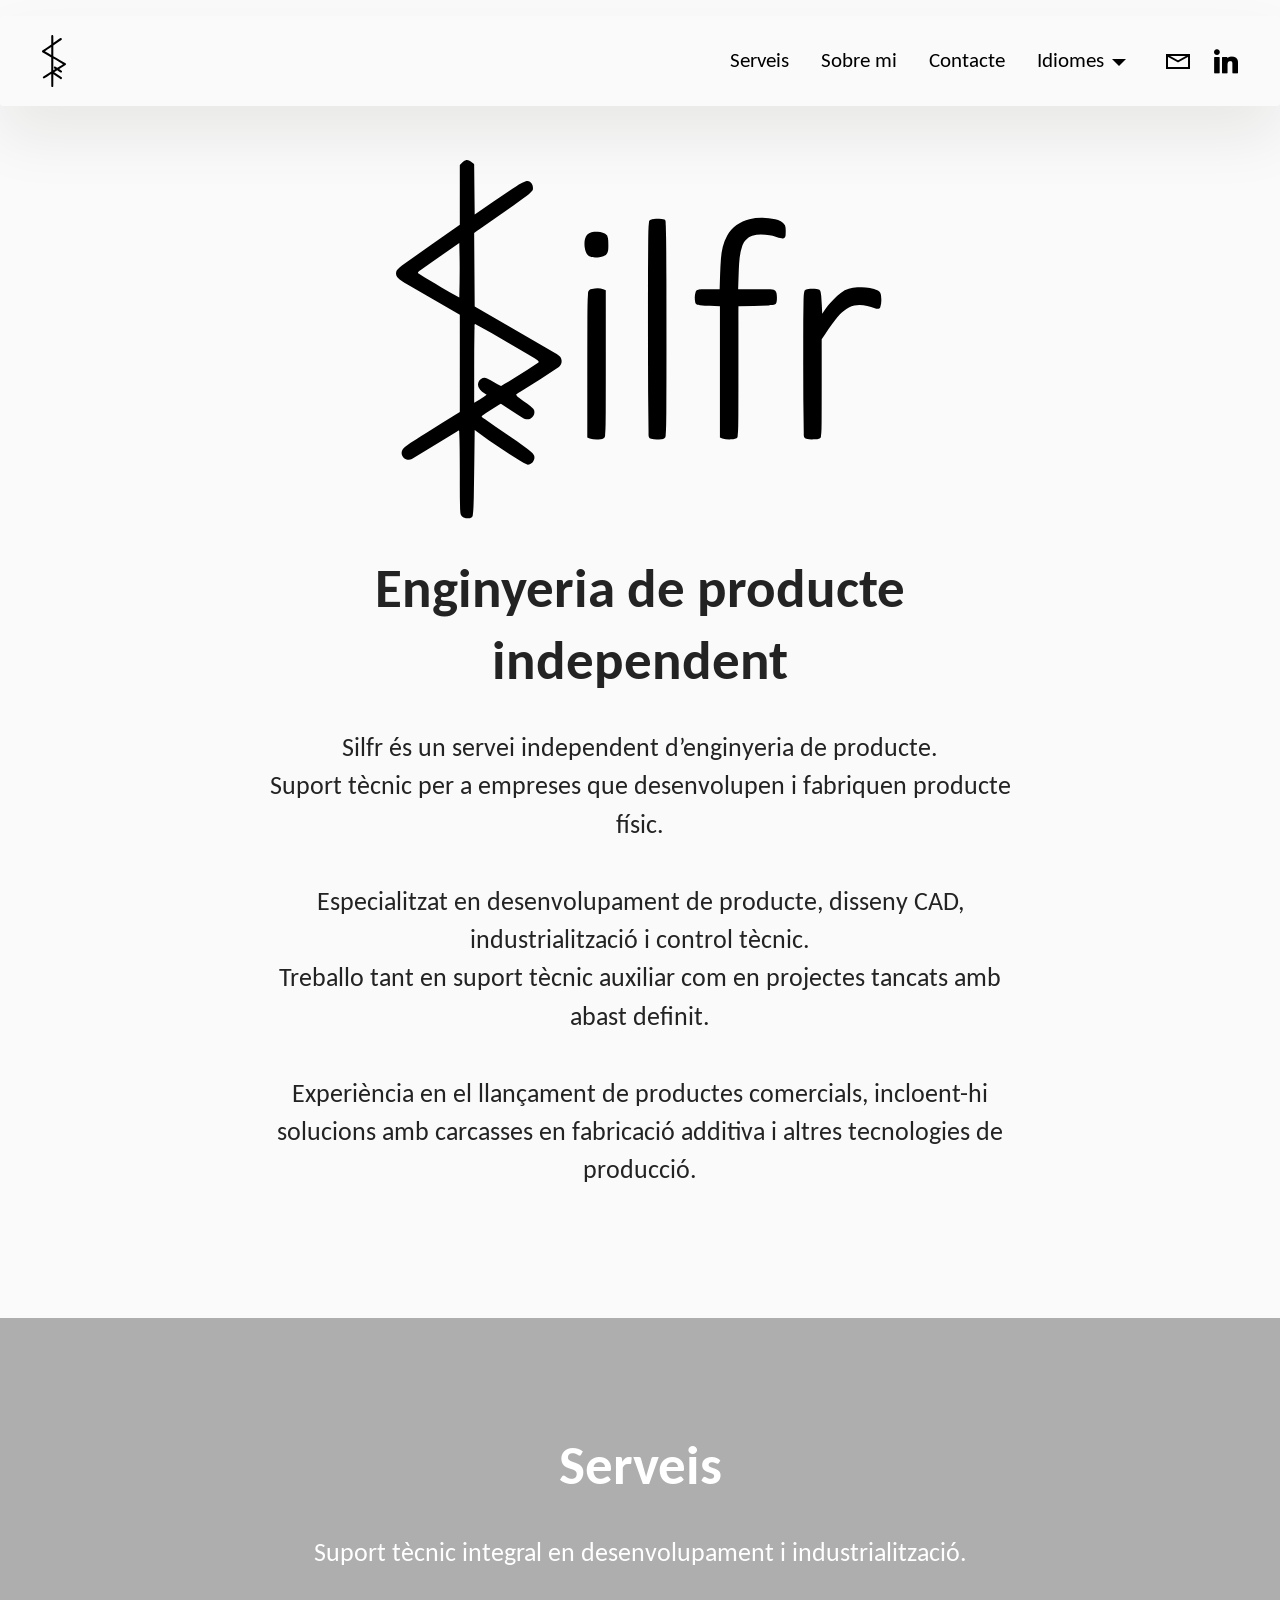
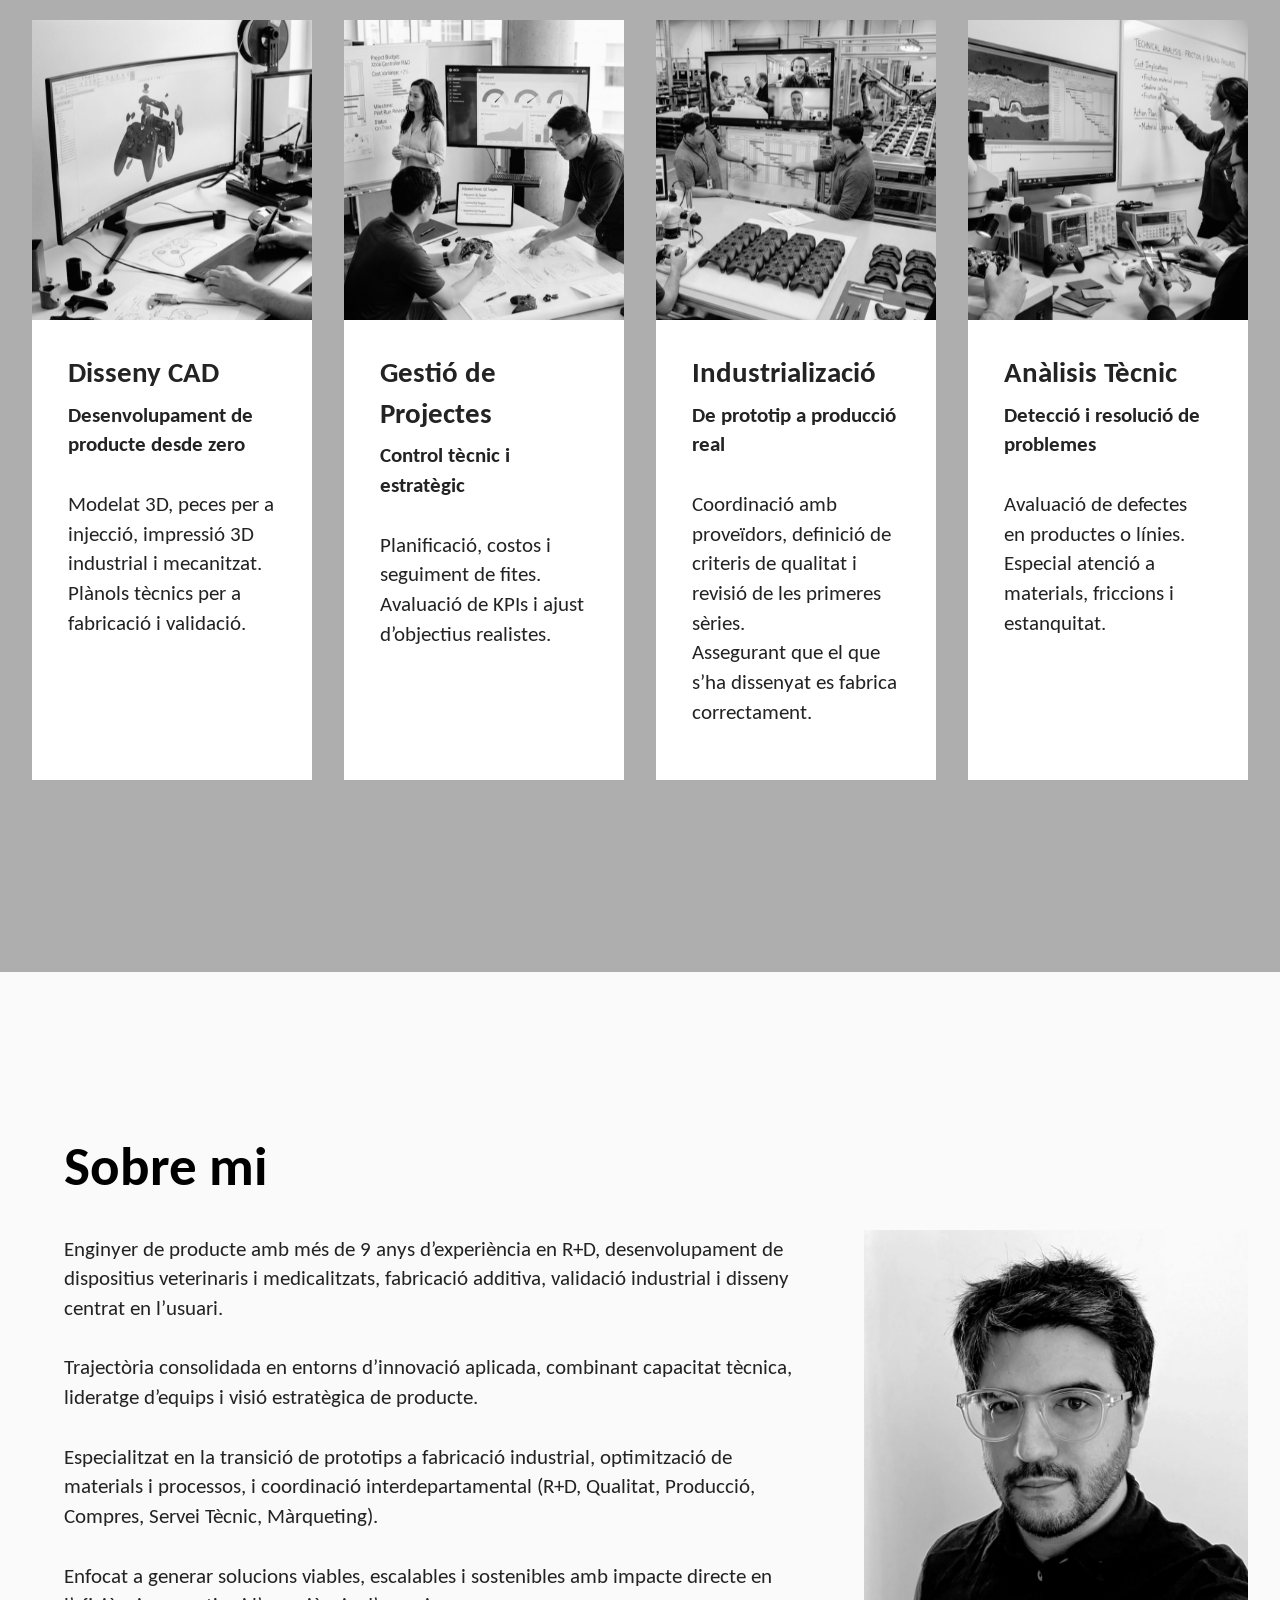
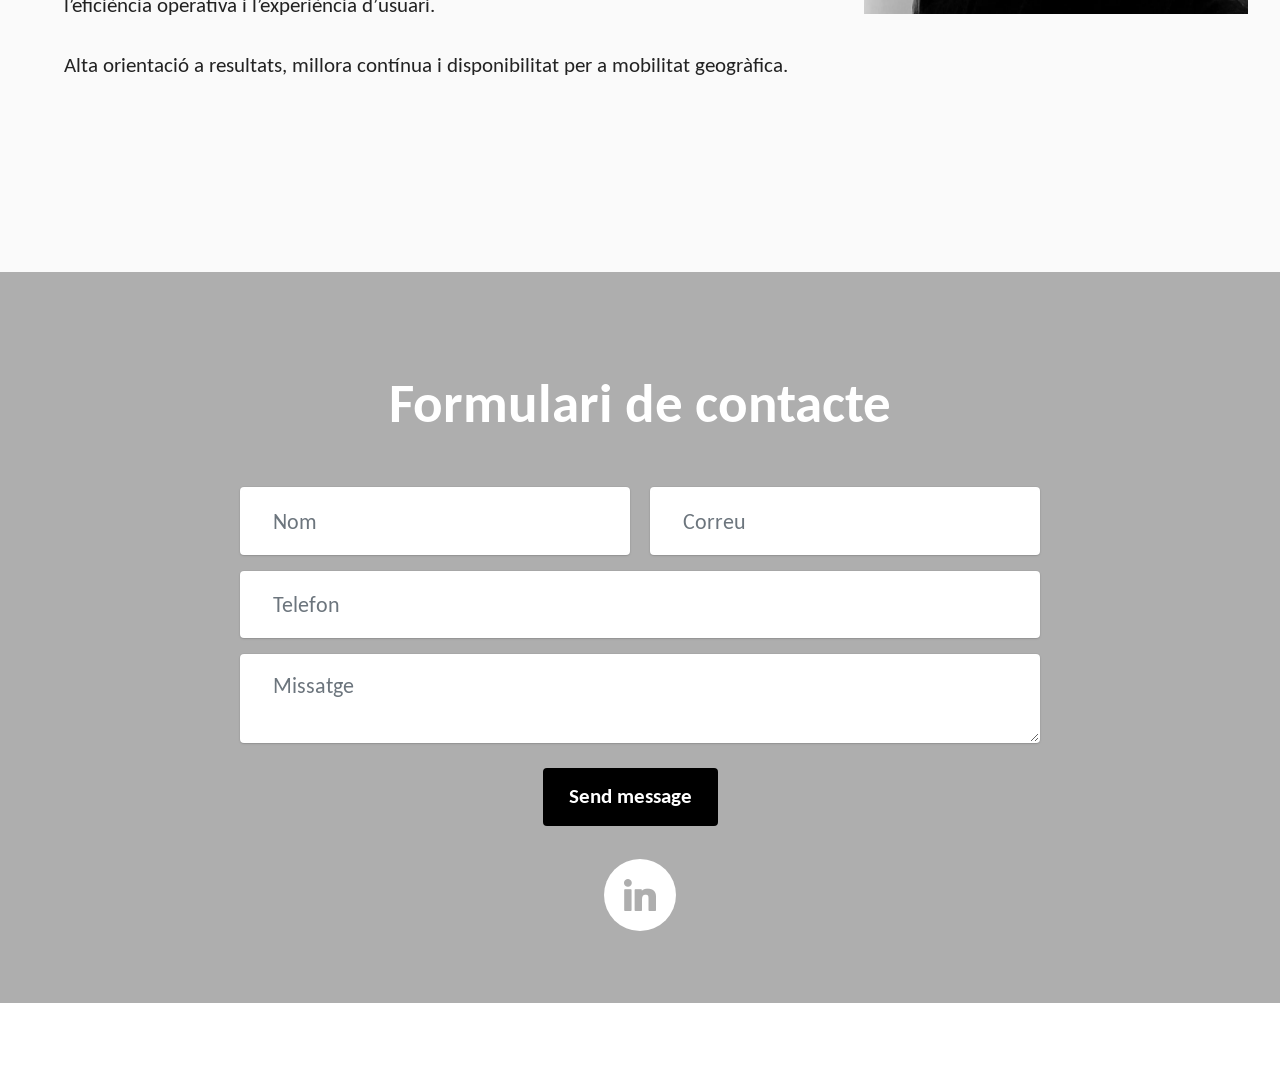
==== commit 9fc02cef: "Update cat.html seo" ====
--- a/cat.html
+++ b/cat.html
@@ -7,10 +7,22 @@
   <meta name="generator" content="Mobirise v6.1.12, mobirise.com">
   <meta name="viewport" content="width=device-width, initial-scale=1, minimum-scale=1">
   <link rel="shortcut icon" href="assets/images/silfr-onlylogo-plane.svg" type="image/x-icon">
-  <meta name="description" content="">
-  
-  
-  <title>Silfr/cat</title>
+ <!-- SEO Básico Silfr CA -->
+<title>Enginyeria de producte independent | Disseny CAD i industrialització | Silfr</title>
+
+<meta name="description" content="Servei independent d'enginyeria de producte. Desenvolupament, disseny CAD, industrialització i suport tècnic per a empreses que fabriquen producte físic.">
+
+<meta name="keywords" content="enginyeria de producte, disseny CAD, desenvolupament de producte, industrialització, enginyer freelance">
+
+<meta name="author" content="Silfr">
+
+<meta name="robots" content="index, follow">
+
+<link rel="alternate" hreflang="es" href="https://silfr.es/" />
+<link rel="alternate" hreflang="ca" href="https://silfr.es/cat.html" />
+<link rel="alternate" hreflang="en" href="https://silfr.es/en.html" />
+<link rel="alternate" hreflang="x-default" href="https://silfr.es/" />
+	
   <link rel="stylesheet" href="assets/web/assets/mobirise-icons2/mobirise2.css">
   <link rel="stylesheet" href="assets/bootstrap/css/bootstrap.min.css">
   <link rel="stylesheet" href="assets/animatecss/animate.css">
@@ -82,7 +94,9 @@
     </div>
     <div class="row justify-content-center">
       <div class="col-md-12 content-head">
-        
+        <h1 class="mbr-section-title mbr-fonts-style mb-4 display-2">
+  <strong>Enginyeria de producte independent</strong>
+</h1>
         <p class="mbr-text mbr-fonts-style mb-4 text-2">Silfr és un servei independent d’enginyeria de producte.<br>Suport tècnic per a empreses que desenvolupen i fabriquen producte físic.<br><br>Especialitzat en desenvolupament de producte, disseny CAD, industrialització i control tècnic.<br>Treballo tant en suport tècnic auxiliar com en projectes tancats amb abast definit.<br><br>Experiència en el llançament de productes comercials, incloent-hi solucions amb carcasses en fabricació additiva i altres tecnologies de producció.<br></p>
         
       </div>
@@ -182,7 +196,9 @@
 			</div>
 			<div class="col-12 col-lg col-md-12">
 				<div class="text-wrapper align-left">
-					<h1 class="mbr-section-title mbr-fonts-style mb-4 display-2"><strong>Sobre mi</strong></h1>
+					<h2 class="mbr-section-title mbr-fonts-style mb-4 display-2">
+  <strong>Sobre mi</strong>
+</h2>
 					<p class="mbr-text mbr-fonts-style mb-4 display-7">Enginyer de producte amb més de 9 anys d’experiència en R+D, desenvolupament de dispositius veterinaris i medicalitzats, fabricació additiva, validació industrial i disseny centrat en l’usuari.<br><br>Trajectòria consolidada en entorns d’innovació aplicada, combinant capacitat tècnica, lideratge d’equips i visió estratègica de producte.<br><br>Especialitzat en la transició de prototips a fabricació industrial, optimització de materials i processos, i coordinació interdepartamental (R+D, Qualitat, Producció, Compres, Servei Tècnic, Màrqueting).<br><br>Enfocat a generar solucions viables, escalables i sostenibles amb impacte directe en l’eficiència operativa i l’experiència d’usuari.<br><br>Alta orientació a resultats, millora contínua i disponibilitat per a mobilitat geogràfica.<br></p>
 					
 				</div>
@@ -265,4 +281,4 @@
   
   <input name="animation" type="hidden">
   </body>
-</html>+</html>
